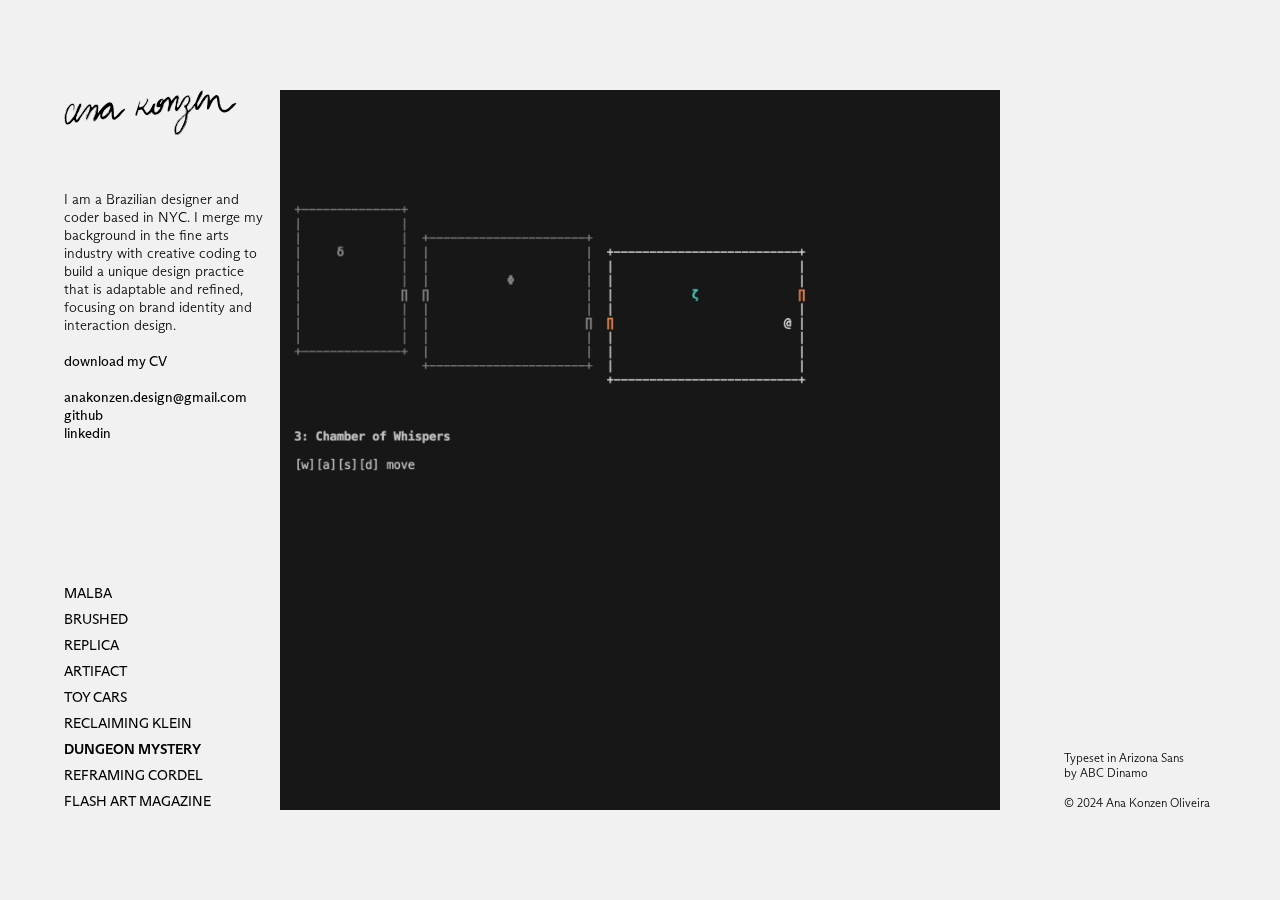
==== index.html @ 8d8c0eb7 "update" ====
<!DOCTYPE html>
<html>

<head>
    <meta charset="utf-8">
    <meta http-equiv="X-UA-Compatible" content="IE=edge">
    <title>Ana Konzen</title>
    <meta name="description" content="">
    <link rel="icon" type="image/x-icon" href="favicon/favicon.ico">
    <link rel="apple-touch-icon" sizes="180x180" href="favicon/apple-touch-icon.png">
    <link rel="icon" type="image/png" sizes="32x32" href="favicon/favicon-32x32.png">
    <link rel="icon" type="image/png" sizes="16x16" href="favicon/favicon-16x16.png">
    <link rel="manifest" href="favicon/site.webmanifest">
    <meta name="viewport" content="width=device-width, initial-scale=1">
    <link rel="stylesheet" href="/css/defs.css">
    <link rel="stylesheet" href="/css/main.css">
    <link rel="stylesheet" href="/css/main-desktop.css">
</head>

<body>

    <a id="header" href="../">
        <svg id="logo" width="173" height="46" viewBox="0 0 173 46" fill="none" xmlns="http://www.w3.org/2000/svg">
            <path
                d="M167.01 15.55C165.72 17.2 164.28 18.65 162.3 19.47C160.15 20.37 158.32 19.83 157.32 17.72C156.63 16.27 156.2 14.67 155.87 13.09C155.51 11.36 155.53 9.55 155.18 7.82C154.56 4.77 152.41 4.06 150.05 6.16C148.7 7.36 147.57 8.79 146.06 10.42C146.06 9.38 146.17 8.65 146.04 7.97C145.8 6.69 145.84 5.05 144.38 4.58C142.84 4.08 141.56 5.07 140.48 6.15C140.17 6.46 139.89 6.82 139.65 7.19C138.68 8.67 137.72 10.16 136.78 11.66C135.86 13.12 134.96 14.59 133.87 16.35C133.56 13.61 133.63 13.4 134.53 11.75C135.91 9.23 137.33 6.72 138.59 4.14C138.99 3.33 139.1 2.29 139.06 1.37C139.01 0.420004 138.01 0.0400039 137.27 0.630004C136.7 1.08 136.23 1.68 135.81 2.28C134.08 4.72 133.33 7.6 132.26 10.33C131.86 11.35 131.38 12.37 130.77 13.27C129.89 14.55 128.91 15.76 127.87 16.92C126.86 18.04 125.73 19.04 124.43 20.3C124 18.78 123.68 17.66 123.5 17C124.57 15.08 125.53 13.6 126.23 12C126.96 10.34 127.06 8.57 126.31 6.83C125.65 5.3 124.21 4.6 122.7 5.28C121.86 5.66 121.07 6.26 120.4 6.91C118.03 9.22 116.76 12.24 115.22 15.09C114.86 15.75 114.42 16.37 114.02 17.01C113.87 16.94 113.72 16.88 113.58 16.81C113.66 16.02 113.67 15.22 113.84 14.46C114.28 12.44 114.85 10.45 115.25 8.43C115.37 7.82 115.26 7.1 115.07 6.48C114.64 5.11 113.26 4.67 112.05 5.47C111.56 5.79 111.13 6.22 110.73 6.65C109.67 7.84 108.64 9.07 107.52 10.38C107.29 9.75 107.11 9.2 106.9 8.65C106.07 6.48 104.51 6.05 102.58 7.49C101.7 8.15 100.84 8.83 99.88 9.58C98.88 8.61 97.64 8.2 96.32 8.88C93.8 10.18 92.71 12.52 92.28 15.14C91.99 16.93 93.21 17.79 95.06 17.38C95.39 17.3 95.73 17.22 96.27 17.1C95.64 19.07 94.64 20.47 93.17 21.53C92.57 21.96 91.84 22.53 91.19 21.87C90.74 21.4 90.38 20.59 90.42 19.96C90.5 18.64 90.89 17.34 91.11 16.03C91.26 15.12 91.7 13.72 91.43 13.27C90.6 13.03 89.11 13.2 88.46 15.03C87.55 17.56 86.26 19.86 84.38 21.8C83.33 22.89 82.79 22.86 81.94 21.61C81.16 20.46 80.52 19.22 79.76 17.93C80.36 17.2 80.98 16.56 81.45 15.82C82.37 14.4 83.35 12.99 84.04 11.46C84.77 9.83 84.28 8.98 82.53 8.05C83.66 9.79 82.16 13.21 79.73 15.42C78.54 16.52 76.94 17.17 75.49 17.08C75.27 14.78 77.23 12.32 75.74 9.96C75.85 10.46 75.6 11.05 75.55 11.22C74.32 15.47 72.72 19.25 71.53 23.5C71.39 23.99 71.27 24.54 71.35 25.02C71.41 25.37 71.79 25.85 72.1 25.92C72.4 25.99 72.96 25.69 73.12 25.39C73.43 24.82 73.55 24.14 73.71 23.5C74.01 22.31 74.09 21.1 74.47 20.28C75.9 19.84 76.92 19.64 78.14 19.93C78.99 20.74 79.4 22.17 80.15 23.26C81.79 25.65 84.02 25.84 86.11 23.83C86.66 23.3 87.19 22.75 87.77 22.18C89.62 25.4 91.94 25.92 94.84 24C96.09 23.17 97.24 22.23 97.83 20.83C98.57 19.07 99.49 17.31 99.81 15.47C100.29 12.73 102.42 11.61 104.12 9.74C104.82 11.64 104.8 13.24 104.46 14.85C104.09 16.58 103.65 18.3 103.31 20.04C103.16 20.8 103.27 21.6 104.19 21.83C105.03 22.04 105.62 21.57 105.92 20.79C106.3 19.83 106.6 18.84 106.99 17.88C108.28 14.75 109.69 11.7 112.39 8.83C112.26 9.85 112.24 10.41 112.12 10.95C111.68 13.04 111.17 15.12 110.79 17.22C110.64 18.07 110.57 19.02 110.77 19.85C111.21 21.67 113.12 22.2 114.3 20.81C115.45 19.47 116.49 18.01 117.38 16.49C118.46 14.65 119.2 12.61 120.36 10.82C121.22 9.49 122.06 7.89 123.93 7.54C124.97 10.49 123.46 13.72 120.68 14.92C120.21 15.12 119.71 15.56 119.53 16.01C119.23 16.74 119.73 17.14 120.41 17.52C120.92 17.8 121.44 18.44 121.56 19.01C121.93 20.78 122.47 22.59 120.31 23.84C119.19 24.49 118.33 25.6 117.34 26.49C113.7 29.79 110.89 33.58 110.14 38.6C109.89 40.24 109.86 41.86 110.6 43.39C111.36 44.96 112.48 45.36 114.08 44.69C115.32 44.17 116.35 43.44 117.23 42.35C120.95 37.74 123.06 32.52 123.91 26.68C124.11 25.3 123.88 23.71 125.06 22.51C126.9 20.62 128.67 18.66 130.46 16.73C130.97 17.42 131.01 17.82 131.07 18.22C131.22 19.21 131.78 19.76 132.77 20C133.82 20.25 134.45 19.83 134.99 18.99C135.87 17.62 136.81 16.3 137.68 14.93C139.11 12.68 140.47 10.4 141.92 8.17C142.23 7.7 142.8 7.39 143.53 6.76C143.67 7.73 143.84 8.22 143.8 8.7C143.63 10.98 143.42 13.27 143.21 15.55C143.12 16.51 142.93 17.46 142.96 18.42C142.97 18.83 143.42 19.56 143.67 19.56C144.16 19.56 144.7 19.21 145.1 18.87C145.35 18.66 145.36 18.19 145.51 17.86C146.47 15.78 147.34 13.65 148.46 11.66C149.39 10.01 150.58 8.49 152.74 7.38C152.92 8.63 153.05 9.57 153.2 10.51C153.5 12.41 153.64 14.35 154.17 16.19C154.85 18.55 155.91 20.81 158.31 21.93C161.2 23.28 163.72 22.01 165.87 20.26C167.8 18.69 169.42 16.73 171.13 14.9C171.6 14.4 171.9 13.73 172.44 12.88C169.94 12.98 168.29 13.93 167.01 15.56V15.55ZM97.34 12.67C96.99 13.19 96.9 13.38 96.42 13.56C95.89 13.76 96.65 12.25 96.88 11.88C97.17 11.4 97.5 10.77 97.83 10.69C98.23 10.81 97.68 12.15 97.33 12.67H97.34ZM120.06 32.18C118.82 34.85 117.38 37.43 115.93 40C115.27 41.16 114.25 42.01 112.62 42.53C112.47 41.73 112.25 41.05 112.24 40.37C112.19 37.22 113.2 34.35 115.16 31.95C116.97 29.74 119.09 27.78 121.28 25.5C121.41 27.47 121.05 30.07 120.07 32.19L120.06 32.18Z"
                fill="black" />
            <path d="M120.13 32.16C120.1 32.21 120.13 32.2 120.13 32.21C120.17 32.12 120.13 32.16 120.13 32.16Z"
                fill="#f0f0f0" />
            <path d="M120.49 31.25V31.26L120.53 31.12L120.49 31.25Z" fill="#f0f0f0" />
            <path
                d="M120.8 30.38C120.74 30.45 120.7 30.7 120.63 30.85V30.87L120.61 30.95C120.67 30.78 120.73 30.57 120.79 30.38H120.8Z"
                fill="#f0f0f0" />
            <path
                d="M121.04 29.93C121.04 29.93 121.06 29.82 121 30.04C121 30.04 121 30.03 121.01 30.02C121.01 30 121.03 29.98 121.04 29.93Z"
                fill="#f0f0f0" />
            <path d="M121.01 30.02C121.05 29.96 120.98 30.11 121.01 30.02Z" fill="#f0f0f0" />
            <path
                d="M121.15 29.59L121.13 29.72C121.13 29.72 121.19 29.59 121.18 29.63C121.21 29.5 121.18 29.52 121.15 29.59Z"
                fill="#f0f0f0" />
            <path
                d="M121.11 29.67L121.13 29.53C121.13 29.53 121.1 29.54 121.12 29.59C121.11 29.58 121.12 29.61 121.11 29.67Z"
                fill="#f0f0f0" />
            <path d="M121.07 29.75C121.04 29.82 121 29.9 121.02 29.78C120.95 30.02 120.99 29.99 121.07 29.75Z"
                fill="#f0f0f0" />
            <path d="M120.77 30.32L120.73 30.41V30.49C120.73 30.49 120.78 30.32 120.77 30.32Z" fill="#f0f0f0" />
            <path d="M121.42 28.82C121.42 28.82 121.36 28.85 121.34 28.86V28.96C121.34 28.96 121.39 28.83 121.42 28.82Z"
                fill="#f0f0f0" />
            <path d="M121.34 28.87V28.73C121.32 28.85 121.32 28.88 121.34 28.87Z" fill="#f0f0f0" />
            <path d="M121.08 29.43L121.06 29.66L121.1 29.39L121.08 29.43Z" fill="#f0f0f0" />
            <path d="M121.57 28.29L121.6 28.38L121.57 28.23V28.29Z" fill="#f0f0f0" />
            <path
                d="M121.66 27.93C121.69 27.99 121.75 27.86 121.76 27.93C121.78 27.83 121.76 27.74 121.74 27.66C121.74 27.74 121.71 27.83 121.66 27.93Z"
                fill="#f0f0f0" />
            <path d="M121.76 27.43C121.73 27.5 121.73 27.58 121.74 27.66C121.74 27.59 121.74 27.51 121.76 27.43Z"
                fill="#f0f0f0" />
            <path d="M121.42 28.49C121.42 28.49 121.47 28.46 121.5 28.39L121.43 28.44V28.49H121.42Z" fill="#f0f0f0" />
            <path d="M121.43 28.43C121.45 28.37 121.46 28.33 121.46 28.31C121.46 28.32 121.45 28.36 121.43 28.43Z"
                fill="#f0f0f0" />
            <path d="M121.21 29.08C121.21 28.99 121.22 28.82 121.15 28.98C121.16 29.04 121.21 28.95 121.21 29.08Z"
                fill="#f0f0f0" />
            <path d="M121.34 28.56L121.29 28.71C121.29 28.71 121.33 28.69 121.33 28.73V28.57L121.34 28.56Z"
                fill="#f0f0f0" />
            <path d="M121.34 28.48V28.56L121.36 28.5L121.34 28.48Z" fill="#f0f0f0" />
            <path
                d="M121.6 27.78C121.59 27.71 121.59 27.66 121.62 27.51C121.57 27.67 121.56 27.72 121.54 27.82C121.56 27.83 121.58 27.87 121.6 27.78Z"
                fill="#f0f0f0" />
            <path d="M121.8 26.1L121.79 26.14L121.8 26.13V26.1Z" fill="#f0f0f0" />
            <path
                d="M121.53 27.83C121.51 27.89 121.52 27.93 121.53 27.97C121.53 27.91 121.54 27.86 121.55 27.81C121.55 27.81 121.54 27.81 121.54 27.82L121.53 27.83Z"
                fill="#f0f0f0" />
            <path d="M121.79 27.02C121.76 27.1 121.74 27.18 121.72 27.25C121.75 27.18 121.81 27.04 121.79 27.02Z"
                fill="#f0f0f0" />
            <path
                d="M121.54 28.06C121.54 28.06 121.54 28 121.52 27.97C121.52 28.01 121.52 28.05 121.52 28.08L121.54 28.06Z"
                fill="#f0f0f0" />
            <path
                d="M121.23 26.61C121.29 26.51 121.38 26.58 121.28 26.84C121.33 26.91 121.61 26.58 121.79 26.14C121.75 26.18 121.72 26.22 121.68 26.04C121.63 26.21 121.54 26.68 121.47 26.59C121.44 26.39 121.51 26.34 121.56 26.13C121.45 26.38 121.39 26.09 121.25 26.42L121.29 26.51C121.29 26.51 121.24 26.54 121.22 26.61H121.23Z"
                fill="#f0f0f0" />
            <path
                d="M121.74 26.66V26.76C121.77 26.63 121.8 26.51 121.88 26.26C121.86 26.1 121.83 26.1 121.8 26.12L121.75 26.69V26.66H121.74Z"
                fill="#f0f0f0" />
            <path
                d="M121.67 27.24C121.61 27.17 121.6 26.98 121.49 27.16C121.46 27.41 121.54 27.31 121.54 27.47C121.59 27.02 121.57 27.6 121.66 27.25C121.66 27.34 121.66 27.44 121.62 27.52C121.67 27.44 121.68 27.34 121.71 27.25V27.27C121.71 27.27 121.69 27.3 121.7 27.27V27.26C121.69 27.26 121.68 27.26 121.67 27.25C121.71 27.1 121.69 27.22 121.7 27.26H121.71L121.74 26.77C121.71 26.89 121.7 27.01 121.67 27.25V27.24Z"
                fill="#f0f0f0" />
            <path d="M121.09 28.81H121.1C121.1 28.79 121.1 28.78 121.09 28.81Z" fill="#f0f0f0" />
            <path
                d="M121.14 28.7C121.14 28.7 121.16 28.74 121.14 28.81C121.11 28.87 121.12 28.81 121.1 28.81C121.1 28.85 121.1 28.96 121.15 28.83V28.81C121.18 28.7 121.27 28.56 121.28 28.58C121.23 28.61 121.19 28.63 121.14 28.7Z"
                fill="#f0f0f0" />
            <path d="M121.36 28.04V27.8L121.3 27.92H121.33C121.3 28.05 121.33 28.03 121.36 28.05V28.04Z"
                fill="#f0f0f0" />
            <path d="M121.86 25.98L121.95 25.92C121.95 25.92 121.87 25.85 121.83 25.83L121.86 25.98Z" fill="#f0f0f0" />
            <path d="M121.87 25.38L121.96 25.25L121.92 25.18L121.87 25.38Z" fill="#f0f0f0" />
            <path d="M112.52 38.53H112.51C112.51 38.53 112.51 38.55 112.52 38.53Z" fill="#f0f0f0" />
            <path
                d="M116.12 29.88C115.98 29.89 115.8 29.88 115.89 29.95L115.99 30C116.02 29.93 116.07 29.9 116.12 29.88Z"
                fill="#f0f0f0" />
            <path
                d="M113.52 34.52L113.55 34.5C113.55 34.5 113.53 34.44 113.52 34.41C113.52 34.44 113.52 34.48 113.52 34.52Z"
                fill="#f0f0f0" />
            <path d="M113.76 34.72L113.65 34.82C113.65 34.82 113.71 34.77 113.76 34.72Z" fill="#f0f0f0" />
            <path d="M112.73 41.71L112.8 41.78C112.76 41.66 112.76 41.72 112.73 41.71Z" fill="#f0f0f0" />
            <path d="M119.24 26.67C119.15 26.7 119.08 26.74 119.03 26.78C119.15 26.75 119.28 26.76 119.24 26.67Z"
                fill="#f0f0f0" />
            <path d="M112.13 38.79C112.13 38.79 112.13 38.85 112.15 38.85C112.15 38.8 112.15 38.78 112.13 38.79Z"
                fill="#f0f0f0" />
            <path
                d="M118.85 26.95C118.85 26.95 118.88 26.95 118.9 26.94C118.93 26.88 118.97 26.83 119.03 26.78C118.94 26.8 118.85 26.84 118.85 26.96V26.95Z"
                fill="#f0f0f0" />
            <path d="M118.12 35.45L118.14 35.43C118.14 35.43 118.13 35.43 118.12 35.45Z" fill="#f0f0f0" />
            <path d="M119.74 32.98C119.74 32.98 119.71 33.05 119.69 33.09C119.7 33.06 119.71 33.05 119.74 32.98Z"
                fill="#f0f0f0" />
            <path d="M121.26 24.68C121.33 24.61 121.27 24.65 121.26 24.68Z" fill="#f0f0f0" />
            <path d="M121.39 25.08C121.39 25.08 121.36 25.15 121.34 25.19C121.36 25.14 121.37 25.11 121.39 25.08Z"
                fill="#f0f0f0" />
            <path d="M121.35 24.67C121.35 24.67 121.3 24.68 121.27 24.7C121.28 24.7 121.3 24.7 121.35 24.67Z"
                fill="#f0f0f0" />
            <path d="M121.35 24.6C121.35 24.6 121.39 24.57 121.41 24.56C121.43 24.52 121.42 24.51 121.35 24.6Z"
                fill="#f0f0f0" />
            <path
                d="M121.16 24.78C121.16 24.78 121.24 24.72 121.27 24.7C121.26 24.7 121.26 24.7 121.27 24.69C121.25 24.71 121.22 24.74 121.17 24.79L121.16 24.78Z"
                fill="#f0f0f0" />
            <path d="M115.49 40.14H115.5C115.5 40.06 115.5 40.09 115.49 40.14Z" fill="#f0f0f0" />
            <path d="M115.71 32.12C115.68 31.97 115.73 31.93 115.8 31.89L115.53 31.76L115.72 32.12H115.71Z"
                fill="#f0f0f0" />
            <path
                d="M112.43 40.23L112.46 40.07C112.51 40.27 112.5 40.41 112.54 40.26C112.43 40.24 112.52 39.63 112.43 39.6L112.46 39.49C112.46 39.49 112.46 39.53 112.46 39.56C112.52 39.35 112.39 39.4 112.43 39.13C112.45 39.04 112.47 38.97 112.47 39.04V38.83C112.47 38.77 112.49 38.79 112.48 38.85C112.48 38.74 112.5 38.64 112.51 38.53C112.51 38.53 112.49 38.38 112.49 38.33C112.52 38.25 112.49 38.37 112.51 38.35V38.17C112.55 38.1 112.56 38.25 112.53 38.37C112.67 38.22 112.52 38.22 112.66 37.88L112.64 38.05C112.73 37.96 112.73 37.82 112.82 37.65C112.79 37.69 112.63 38 112.64 37.8C112.66 37.75 112.68 37.68 112.68 37.57C112.72 37.57 112.74 37.48 112.77 37.35L112.83 37.37C112.85 37.23 112.82 37.24 112.81 37.15C112.85 37 112.92 36.99 112.97 36.96C113.06 36.73 112.83 37.1 112.91 36.82C113 36.63 113.02 36.49 113.06 36.25C113.14 36.13 113.1 36.29 113.14 36.25L113.12 36.11C113.12 36.11 113.15 36.1 113.16 36.11C113.17 36 113.08 36.08 113.12 35.91C113.05 35.83 113.39 35.64 113.36 35.41C113.41 35.37 113.4 35.45 113.44 35.45C113.49 35.17 113.5 35.21 113.49 34.96L113.64 34.81C113.5 34.91 113.5 34.7 113.5 34.52C113.44 34.55 113.39 34.58 113.36 34.6L113.42 34.33C113.42 34.33 113.47 34.35 113.5 34.41V34.35C113.57 34.28 113.61 34.35 113.64 34.45L113.54 34.5C113.57 34.59 113.61 34.67 113.67 34.69C113.67 34.67 113.67 34.64 113.68 34.6C113.68 34.62 113.7 34.64 113.71 34.64C113.72 34.64 113.71 34.6 113.71 34.55H113.85L113.81 34.52C113.89 34.43 113.97 34.35 114.05 34.27C114.05 34 113.99 33.72 114.14 33.35C114.18 33.49 114.28 33.46 114.38 33.53C114.21 33.55 114.27 33.81 114.14 33.96C114.21 33.88 114.25 33.93 114.25 33.96L114.34 33.6C114.42 33.66 114.44 33.58 114.53 33.52C114.32 33.47 114.57 33.23 114.59 33.07C114.65 33.1 114.69 33.17 114.59 33.31C114.83 33.24 114.52 32.96 114.75 32.89C114.73 32.93 114.7 32.94 114.72 32.97C114.72 32.85 114.92 32.68 114.93 32.77L114.91 32.81C115.1 32.59 115.45 32.14 115.33 31.97C115.35 31.98 115.49 32.15 115.51 32.19L115.34 31.37C115.44 31.52 115.87 31.65 115.78 31.89C115.84 31.85 115.92 31.81 115.97 31.66C115.92 31.68 115.7 31.59 115.73 31.53C115.99 31.53 115.89 31.5 116.16 31.45C116.08 31.48 115.93 31.24 116.01 31.16C116.03 31.2 116.22 31.33 116.22 31.38L116.2 30.99C116.2 31.07 116.37 31.15 116.47 31.16C116.41 31.14 116.64 30.99 116.67 30.92L116.54 30.96C116.79 30.76 116.46 30.47 116.68 30.25C116.7 30.32 116.88 30.56 117.02 30.47C116.96 30.32 116.72 29.75 116.83 29.47L116.93 29.49L117 29.26C117.07 29.52 117.16 30.11 117.15 30.38C117.28 30.34 117.25 30.42 117.36 30.29C117.46 30.3 117.38 30.44 117.35 30.48L117.68 30.23C117.54 30.12 117.77 29.89 117.66 29.8L117.48 30.24C117.34 30.14 117.3 29.71 117.52 29.52C117.62 29.52 117.71 29.78 117.76 29.81C117.74 29.74 117.87 29.53 117.92 29.54L117.9 29.69C118.06 29.62 117.92 29.34 118.18 29.32C118.24 29.28 118.49 29.34 118.42 29.26C118.2 29.19 117.73 28.77 117.67 28.61C117.7 28.61 118.06 28.49 118.19 28.51C118.38 28.54 118.35 28.9 118.51 28.93C118.48 28.89 118.48 28.81 118.48 28.77C118.56 28.75 118.57 28.9 118.66 28.77C118.55 28.62 118.89 28.56 118.6 28.61C118.67 28.47 118.74 28.52 118.86 28.39C118.74 28.35 118.69 27.99 118.76 27.85C118.79 27.89 118.85 27.91 118.88 27.92C119.11 27.71 119.29 27.65 119.49 27.45C119.54 27.46 119.67 27.4 119.69 27.5C119.69 27.45 119.69 27.38 119.74 27.31C119.97 27.3 119.62 27.47 119.84 27.51C119.77 27.43 119.9 27.24 119.94 27.11C119.8 27.03 119.71 27.3 119.67 27.43C119.51 27.27 119.5 26.95 119.65 26.67C119.81 26.43 119.83 26.69 119.85 26.63C120.23 26.31 120.05 25.92 120.47 25.73C120.62 25.77 120.5 26.06 120.54 26.15C120.41 26.35 120.3 26.28 120.19 26.39L120.34 26.33C120.3 26.43 120.23 26.55 120.16 26.57C120.29 26.61 120.72 26.04 120.92 25.99C120.97 25.87 121.07 25.69 121.05 25.65L120.97 25.76C120.92 25.68 121.17 25.38 121.08 25.41C121.15 25.29 121.24 25.15 121.32 25.03C121.36 24.97 121.41 24.91 121.45 24.87C121.47 24.87 121.5 24.89 121.51 24.93L121.42 25.25C121.45 25.15 121.43 25.01 121.38 25.08C121.42 25.02 121.42 25.16 121.41 25.28C121.41 25.39 121.39 25.53 121.52 25.27C121.52 25.2 121.54 25.07 121.55 24.99C121.6 24.92 121.62 24.93 121.74 24.74C121.8 24.78 121.84 24.94 121.79 25.27C121.94 24.79 121.78 25.23 121.97 24.53C121.85 24.93 121.88 24.6 121.89 24.34C121.79 24.49 121.79 24.42 121.75 24.48C121.72 24.52 121.7 24.58 121.68 24.7C121.73 24.47 121.69 24.45 121.66 24.43C121.62 24.41 121.59 24.4 121.52 24.36C121.5 24.44 121.54 24.46 121.39 24.56C121.37 24.59 121.35 24.64 121.34 24.66C121.34 24.68 121.33 24.68 121.34 24.66C121.37 24.66 121.39 24.68 121.39 24.71C121.27 24.96 121.04 25.17 120.96 25.33C120.88 25.37 121.01 25.21 120.97 25.18L120.83 25.42C120.84 25.27 120.59 25.4 120.83 25.09L120.61 25.28C120.48 25.32 120.29 25.45 120.18 25.62C120.06 25.7 119.95 26.01 120.01 25.83L119.69 26.23L119.67 26.21C119.45 26.38 119.39 26.53 119.3 26.65C119.2 26.78 119.08 26.89 118.88 26.94C118.83 27.03 118.78 27.13 118.64 27.23L118.54 27.18C118.47 27.3 118.19 27.38 118.23 27.5C117.93 27.4 117.74 27.91 117.54 28.04L117.63 28.14C117.51 28.25 117.44 28.39 117.34 28.57L117.43 28.64C117.38 28.83 117.07 28.9 116.89 29.1C116.87 29.06 116.92 29.01 116.98 29C116.57 29.05 116.66 29.63 116.33 29.72C116.31 29.8 116.27 29.83 116.21 29.85C116.21 29.85 116.21 29.84 116.21 29.83L116.19 29.85C116.19 29.85 116.11 29.87 116.08 29.88C116.12 29.88 116.16 29.87 116.18 29.86C116.14 29.9 116.1 29.98 116.06 30.06L115.95 30.01C115.95 30.01 115.95 30.01 115.94 30.03C115.85 30.06 115.94 30.12 116.03 30.15C116.02 30.19 116.01 30.24 116.01 30.28C115.82 30.2 115.91 30.49 115.7 30.42C115.74 30.53 115.48 30.79 115.61 30.96C115.59 30.94 115.56 30.96 115.59 30.92C115.51 30.98 115.44 31.03 115.43 31.13L115.29 31.07L115.31 31.35C115.16 31.39 115.09 31.4 115.09 31.23C115.03 31.57 114.99 31.46 114.96 31.76L114.9 31.69C114.85 31.76 114.85 31.95 114.76 31.95C114.5 32 114.15 32.75 113.76 33.12C114.01 33.16 113.55 33.28 113.7 33.39C113.64 33.39 113.58 33.44 113.58 33.34C113.5 33.6 113.32 33.66 113.37 33.9C113.31 33.9 113.33 33.81 113.29 33.82C113.29 33.85 113.29 33.92 113.26 33.93C113.22 33.94 113.24 33.87 113.24 33.82C113.14 34.08 113.26 34.17 113.38 34.25C113.27 34.35 113.25 34.42 113.29 34.54C113.23 34.56 113.16 34.62 113.21 34.46C113.16 34.54 112.94 34.97 113.03 35.02C113 35.04 112.98 35.14 112.98 35.17C112.9 35.37 112.89 35.38 112.83 35.58L112.86 35.53C112.93 35.65 112.82 35.7 112.79 35.86C112.62 36.2 112.77 36.02 112.6 36.36H112.66C112.76 36.42 112.51 36.66 112.5 36.89L112.55 36.82C112.55 36.94 112.34 37.11 112.31 37.23C112.3 37.25 112.31 37.19 112.31 37.15C112.2 37.45 112.36 37.2 112.33 37.44C112.29 37.48 112.26 37.37 112.23 37.52C112.2 37.6 112.25 37.99 112.18 38.2C112.21 38.16 112.23 38.11 112.24 38.22C112.23 38.39 112.11 38.66 112.16 38.82C112.16 38.84 112.15 38.85 112.14 38.85C112.14 38.98 112.14 39.27 112.17 39.34C112.03 39.45 112.2 40.13 112.09 40.13C112.09 40.26 112.09 40.39 112.09 40.53H112.08C112.08 40.78 112.13 40.87 112.17 40.95C112.17 41.01 112.15 40.97 112.14 40.97C112.17 41.34 112.18 41.38 112.31 41.66L112.27 41.7C112.27 41.7 112.3 41.84 112.31 41.98C112.31 42.17 112.35 42.48 112.39 42.75C112.42 42.75 112.46 42.77 112.5 42.78C112.5 42.78 112.48 42.8 112.45 42.8C112.56 42.8 112.73 42.72 112.87 42.7C113 42.68 113.16 42.64 113.3 42.62C113.52 42.57 113.7 42.52 113.71 42.36C113.78 42.3 113.86 42.25 113.93 42.18C113.61 42.32 113.92 42.05 113.77 42.07C113.88 41.99 114.12 41.98 113.98 42.07H113.95C113.97 42.24 114.36 41.91 114.41 42C115.01 41.64 115.62 41.23 116.04 40.68L115.86 40.65L116 40.46C116.07 40.43 116.15 40.46 116.05 40.6C116.18 40.58 116.15 40.32 116.11 40.3C116.34 40.05 116.21 40.51 116.26 40.42L116.32 40.29L116.29 40.31C116.29 40.18 116.23 40.14 116.33 39.98C116.42 39.89 116.45 39.98 116.48 39.94C116.48 39.94 116.5 39.94 116.52 39.88L116.67 39.65L116.5 39.68C116.5 39.54 116.63 39.46 116.44 39.5C116.73 39.45 117.01 38.63 117.12 38.56C117.12 38.36 117.2 38.21 117.31 38.03C117.26 38.06 117.13 38.03 117.23 37.88C117.44 38.07 117.49 37.64 117.71 37.6C117.55 37.66 117.9 37.12 117.67 37.23C117.75 37.1 117.75 37.26 117.85 37.19C117.93 36.82 118.23 36.49 118.38 36.06C118.36 36.04 118.3 36.1 118.31 35.99L118.5 35.82C118.52 35.73 118.43 35.69 118.56 35.58C118.54 35.59 118.5 35.61 118.52 35.56C118.93 34.79 119.23 33.92 119.66 33.14C119.6 33.24 119.63 33.17 119.67 33.09C119.64 33.14 119.66 33.09 119.65 33.09L119.82 32.76C119.83 32.69 119.99 32.4 119.99 32.36L119.94 32.47C119.99 32.32 119.81 32.65 119.8 32.62C119.75 32.79 119.56 33.02 119.47 33.29C119.43 33.34 119.49 33.24 119.47 33.26C119.45 33.33 119.41 33.41 119.33 33.55V33.53C119.12 33.93 119.01 34.1 118.73 34.53L118.78 34.51C118.72 34.6 118.7 34.62 118.66 34.66C118.64 34.79 118.82 34.39 118.81 34.52C118.68 34.62 118.42 35.2 118.27 35.23C118.18 35.37 118.35 35.21 118.25 35.36L118.2 35.38V35.44C118.15 35.53 118.08 35.56 118.05 35.55C118.07 35.53 118.09 35.48 118.1 35.46C117.98 35.56 117.89 35.81 117.85 35.84L117.96 35.71C117.74 36.12 117.37 36.56 117.22 36.99H117.27C117.16 37.31 117.08 37.19 116.92 37.53V37.51C116.92 37.6 116.88 37.69 116.83 37.78C116.83 37.67 116.65 37.88 116.66 37.75C116.55 38.11 116.63 37.94 116.66 38.24H116.56C116.58 38.36 116.61 38.38 116.54 38.55C116.56 38.38 116.37 38.59 116.38 38.4C116.02 38.65 116.25 38.99 115.92 39.02C116.03 39.29 116.2 38.79 116.19 38.9C116.3 38.86 116.27 39.11 116.19 39.21C116.12 39.32 115.83 39.25 115.68 39.53C115.7 39.5 115.68 39.49 115.7 39.47C115.59 39.54 115.66 39.71 115.5 39.79C115.58 39.92 115.41 39.94 115.55 40.05L115.65 39.79C115.61 39.95 115.72 40.19 115.48 40.35C115.46 40.31 115.47 40.22 115.48 40.16C115.4 40.19 115.43 40.3 115.34 40.33C115.21 40.21 115.49 40.03 115.46 39.82C115.36 39.85 115.41 40.15 115.29 39.98C115.43 40.21 115.12 40.2 115.15 40.46L115.08 40.39C115.08 40.39 115.08 40.51 115.04 40.55L115 40.38C115 40.58 114.75 40.55 114.69 40.7C114.89 40.46 114.82 40.73 114.96 40.68C114.79 41.07 114.63 40.68 114.37 41.01C114.4 40.96 114.56 40.9 114.53 41C114.46 41.04 114.35 41.09 114.29 41.09C114.08 41.29 114.38 41.13 114.32 41.26C114.18 41.24 114.24 41.39 114.15 41.5L114.1 41.43C113.8 41.59 114.12 41.63 113.83 41.75L113.88 41.58L113.76 41.7L113.74 41.6C113.63 41.75 113.57 41.77 113.41 41.83C113.47 41.86 113.45 41.96 113.31 42.04C113.2 42.04 113.34 41.95 113.14 42.06C113.17 42 113.19 41.92 113.3 41.94C113.3 41.91 113.32 41.88 113.32 41.85C113.2 41.86 113.07 41.98 113 42.01C113.03 42 113.06 41.99 113.08 41.99L112.96 42.1C112.96 42.1 112.92 42.14 112.9 42.17C112.88 42.16 112.9 42.13 112.9 42.1C112.88 42.12 112.86 42.16 112.81 42.18C112.83 42.12 112.85 42.05 112.88 42.01C112.86 42.04 112.83 42.07 112.78 42.11C112.78 42.08 112.8 42.03 112.81 42.01V42C112.83 41.91 112.76 42.06 112.69 41.73C112.68 41.73 112.67 41.7 112.65 41.65C112.6 41.44 112.59 41.25 112.49 41.01L112.52 40.86C112.47 40.67 112.48 41.06 112.4 40.74C112.35 40.52 112.44 40.65 112.44 40.57C112.4 40.47 112.34 40.26 112.38 40.05C112.39 40.12 112.38 40.18 112.38 40.24L112.43 40.23ZM112.64 37.79C112.64 37.79 112.64 37.94 112.61 37.96C112.57 37.9 112.61 37.86 112.64 37.79ZM113.83 34.27C113.83 34.27 113.8 34.35 113.74 34.39C113.76 34.35 113.78 34.3 113.83 34.27ZM120.47 25.53C120.47 25.53 120.47 25.53 120.47 25.54C120.35 25.59 120.39 25.57 120.47 25.53ZM120.71 25.38C120.71 25.38 120.73 25.31 120.72 25.3C120.7 25.36 120.65 25.41 120.59 25.45C120.61 25.47 120.64 25.48 120.71 25.38ZM116.47 39.91L116.42 39.93C116.44 39.83 116.45 39.87 116.47 39.91Z"
                fill="#f0f0f0" />
            <path d="M113.73 34.69C113.73 34.69 113.7 34.69 113.68 34.69C113.68 34.71 113.7 34.72 113.73 34.69Z"
                fill="#f0f0f0" />
            <path d="M112.72 41.69L112.73 41.7H112.72V41.69Z" fill="#f0f0f0" />
            <path d="M118.64 28.92C118.64 28.92 118.56 28.94 118.53 28.94C118.55 28.96 118.58 28.97 118.64 28.92Z"
                fill="#f0f0f0" />
            <path
                d="M121.95 24.09L121.8 24.23C121.86 24.18 121.86 24.23 121.87 24.26C121.89 24.19 121.9 24.11 121.95 24.09Z"
                fill="#f0f0f0" />
            <path
                d="M121.27 27.09C121.27 27.09 121.27 27.13 121.27 27.15L121.31 27.11C121.31 27.01 121.28 26.99 121.26 27.09H121.27Z"
                fill="#f0f0f0" />
            <path
                d="M121.63 25.14C121.53 25.41 121.56 25.46 121.57 25.59C121.57 25.58 121.57 25.57 121.57 25.56C121.7 25.32 121.67 25.21 121.63 25.14Z"
                fill="#f0f0f0" />
            <path d="M121.57 25.62C121.57 25.62 121.57 25.71 121.57 25.76C121.62 25.67 121.58 25.68 121.57 25.62Z"
                fill="#f0f0f0" />
            <path d="M121.02 25.01C121.02 25.01 121.08 24.79 121.1 24.83C121.18 24.59 120.73 25.36 121.02 25.01Z"
                fill="#f0f0f0" />
            <path d="M121.29 26.05L121.42 25.72L121.32 25.9L121.29 26.05Z" fill="#f0f0f0" />
            <path
                d="M121.15 25.5L121.25 25.44C121.25 25.44 121.28 25.37 121.3 25.34C121.23 25.41 121.16 25.45 121.15 25.51V25.5Z"
                fill="#f0f0f0" />
            <path d="M121.3 25.34C121.3 25.34 121.32 25.4 121.35 25.37C121.34 25.37 121.35 25.28 121.3 25.34Z"
                fill="#f0f0f0" />
            <path d="M121.26 25.9L121.28 25.81V25.68L121.26 25.9Z" fill="#f0f0f0" />
            <path
                d="M119.82 26.8L119.72 26.95C119.72 26.95 119.79 26.98 119.83 26.92C119.83 26.87 119.87 26.81 119.83 26.8H119.82Z"
                fill="#f0f0f0" />
            <path d="M120.37 26.75C120.37 26.75 120.32 26.72 120.29 26.69L120.35 26.85L120.37 26.74V26.75Z"
                fill="#f0f0f0" />
            <path d="M120.12 27.06C120.12 27.06 120.03 27.33 120.18 27.17C120.17 27.12 120.23 27 120.12 27.06Z"
                fill="#f0f0f0" />
            <path d="M118.12 28.79L118.15 28.75L117.95 28.57L118.12 28.79Z" fill="#f0f0f0" />
            <path
                d="M116.97 30.88C117.16 30.77 116.89 30.74 117.07 30.66C117.06 30.58 116.92 30.73 116.91 30.66C116.87 30.79 116.8 30.82 116.96 30.89L116.97 30.88Z"
                fill="#f0f0f0" />
            <path d="M116.92 30.65C116.92 30.65 116.93 30.61 116.94 30.58C116.93 30.62 116.92 30.64 116.92 30.65Z"
                fill="#f0f0f0" />
            <path d="M119.96 32.54L120.02 32.42L119.97 32.49L119.96 32.54Z" fill="#f0f0f0" />
            <path d="M120.05 32.3L120.08 32.28L120.1 32.2C120.1 32.2 120.06 32.28 120.05 32.3Z" fill="#f0f0f0" />
            <path d="M112.84 37.46H112.83C112.83 37.46 112.8 37.49 112.78 37.55L112.84 37.46Z" fill="#f0f0f0" />
            <path d="M112.49 39.19L112.5 39.16L112.45 39.22L112.49 39.19Z" fill="#f0f0f0" />
            <path d="M112.56 40.66C112.56 40.61 112.54 40.53 112.53 40.48C112.55 40.6 112.5 40.68 112.56 40.66Z"
                fill="#f0f0f0" />
            <path
                d="M97.58 12.41C97.58 12.41 97.55 12.46 97.52 12.48L97.53 12.5C97.55 12.47 97.56 12.43 97.59 12.41H97.58Z"
                fill="#f0f0f0" />
            <path d="M97.73 12.39C97.73 12.39 97.73 12.37 97.7 12.4C97.7 12.4 97.7 12.4 97.72 12.39H97.73Z"
                fill="#f0f0f0" />
            <path d="M97.78 12.35V12.37H97.81C97.83 12.35 97.81 12.35 97.78 12.35Z" fill="#f0f0f0" />
            <path d="M97.75 12.35V12.33C97.75 12.33 97.73 12.33 97.75 12.34C97.74 12.34 97.75 12.34 97.75 12.35Z"
                fill="#f0f0f0" />
            <path d="M97.73 12.36C97.73 12.36 97.69 12.37 97.69 12.35C97.66 12.38 97.69 12.39 97.73 12.36Z"
                fill="#f0f0f0" />
            <path d="M97.55 12.39H97.53V12.42C97.53 12.42 97.56 12.4 97.55 12.39Z" fill="#f0f0f0" />
            <path
                d="M98.12 12.18C98.12 12.18 98.04 12.18 98.01 12.18L97.99 12.22C97.99 12.22 98.08 12.17 98.12 12.17V12.18Z"
                fill="#f0f0f0" />
            <path d="M98.01 12.19L98.03 12.14C97.98 12.18 97.98 12.19 98.01 12.19Z" fill="#f0f0f0" />
            <path d="M98.4 11.97L98.43 12C98.43 12 98.4 11.97 98.39 11.95V11.97H98.4Z" fill="#f0f0f0" />
            <path
                d="M98.53 11.81C98.59 11.83 98.68 11.74 98.71 11.76C98.73 11.71 98.68 11.67 98.64 11.65C98.65 11.68 98.62 11.73 98.53 11.8V11.81Z"
                fill="#f0f0f0" />
            <path d="M98.58 11.63C98.58 11.63 98.61 11.65 98.64 11.66C98.64 11.64 98.62 11.63 98.58 11.63Z"
                fill="#f0f0f0" />
            <path d="M98.14 12.06C98.14 12.06 98.22 12.05 98.28 12.02L98.17 12.04L98.15 12.06H98.14Z" fill="#f0f0f0" />
            <path d="M98.16 12.04C98.16 12.04 98.2 12.01 98.21 12C98.21 12 98.19 12.02 98.15 12.04H98.16Z"
                fill="#f0f0f0" />
            <path d="M97.83 12.23C97.83 12.23 97.84 12.15 97.76 12.18C97.78 12.2 97.84 12.19 97.83 12.23Z"
                fill="#f0f0f0" />
            <path d="M98 12.08L97.93 12.12H97.99C97.99 12.1 97.99 12.08 97.99 12.07L98 12.08Z" fill="#f0f0f0" />
            <path d="M98 12.06V12.08L98.03 12.07L98 12.06Z" fill="#f0f0f0" />
            <path
                d="M98.41 11.78C98.41 11.78 98.39 11.74 98.39 11.7C98.35 11.74 98.32 11.78 98.3 11.82C98.33 11.82 98.39 11.82 98.41 11.78Z"
                fill="#f0f0f0" />
            <path d="M98.51 11.4L98.49 11.42L98.51 11.4Z" fill="#f0f0f0" />
            <path
                d="M98.28 11.83C98.28 11.83 98.27 11.87 98.29 11.88C98.29 11.86 98.29 11.84 98.3 11.82C98.28 11.82 98.27 11.82 98.28 11.83Z"
                fill="#f0f0f0" />
            <path d="M98.58 11.54C98.58 11.54 98.51 11.59 98.48 11.62C98.53 11.59 98.61 11.53 98.58 11.54Z"
                fill="#f0f0f0" />
            <path
                d="M98.34 11.91C98.34 11.91 98.31 11.89 98.29 11.88C98.29 11.89 98.29 11.91 98.3 11.92C98.3 11.92 98.32 11.92 98.34 11.91Z"
                fill="#f0f0f0" />
            <path
                d="M97.74 11.79C97.74 11.79 97.9 11.72 97.76 11.82C97.83 11.8 98.25 11.59 98.48 11.42C98.43 11.45 98.38 11.47 98.31 11.47C98.24 11.53 98.13 11.65 98.03 11.67C97.98 11.67 98.08 11.61 98.15 11.55C98.01 11.64 97.9 11.65 97.75 11.76C97.76 11.76 97.76 11.76 97.78 11.76C97.76 11.78 97.74 11.78 97.72 11.79H97.74Z"
                fill="#f0f0f0" />
            <path
                d="M98.46 11.52C98.46 11.52 98.46 11.53 98.46 11.54C98.5 11.5 98.54 11.47 98.64 11.38C98.58 11.38 98.54 11.39 98.5 11.41L98.47 11.52H98.45H98.46Z"
                fill="#f0f0f0" />
            <path
                d="M98.41 11.65C98.29 11.68 98.26 11.65 98.11 11.74C98.09 11.79 98.2 11.74 98.23 11.76C98.25 11.67 98.28 11.76 98.39 11.66C98.39 11.68 98.39 11.69 98.39 11.71C98.41 11.69 98.44 11.66 98.48 11.63C98.48 11.63 98.45 11.65 98.46 11.63L98.42 11.64C98.46 11.6 98.46 11.62 98.46 11.63H98.48V11.54C98.48 11.54 98.43 11.6 98.41 11.65Z"
                fill="#f0f0f0" />
            <path
                d="M97.71 12.12C97.71 12.12 97.74 12.13 97.72 12.14C97.69 12.14 97.69 12.14 97.67 12.14C97.68 12.14 97.69 12.18 97.74 12.15C97.74 12.15 97.91 12.09 97.92 12.09C97.84 12.09 97.79 12.11 97.71 12.11V12.12Z"
                fill="#f0f0f0" />
            <path d="M98 11.96L97.98 11.9L97.87 11.95H97.93C97.93 11.95 97.96 11.95 98.01 11.95L98 11.96Z"
                fill="#f0f0f0" />
            <path d="M98.58 11.35L98.72 11.29L98.53 11.35H98.58Z" fill="#f0f0f0" />
            <path d="M98.58 11.25L98.7 11.18L98.63 11.19L98.58 11.25Z" fill="#f0f0f0" />
            <path
                d="M97.87 10.04C97.88 9.93 97.91 9.75 97.87 9.89L97.84 10.02C97.84 10.02 97.86 10.02 97.86 10.04H97.87Z"
                fill="#f0f0f0" />
            <path d="M97.11 11.52C97.11 11.52 97.1 11.47 97.09 11.44V11.52H97.11Z" fill="#f0f0f0" />
            <path d="M96.75 12.76L96.79 12.79C96.79 12.79 96.77 12.77 96.75 12.76Z" fill="#f0f0f0" />
            <path d="M98.45 10.56C98.48 10.5 98.49 10.47 98.49 10.45C98.45 10.53 98.37 10.65 98.45 10.56Z"
                fill="#f0f0f0" />
            <path d="M96.56 12.1C96.56 12.1 96.56 12.12 96.57 12.12C96.57 12.12 96.57 12.1 96.56 12.1Z"
                fill="#f0f0f0" />
            <path
                d="M98.47 10.42C98.47 10.42 98.46 10.44 98.45 10.45C98.47 10.45 98.48 10.43 98.48 10.45C98.51 10.39 98.53 10.34 98.46 10.41L98.47 10.42Z"
                fill="#f0f0f0" />
            <path d="M98.14 11.34C98.14 11.34 98.11 11.36 98.08 11.39C98.11 11.37 98.13 11.35 98.14 11.34Z"
                fill="#f0f0f0" />
            <path d="M98.58 10.91C98.58 10.91 98.61 10.87 98.61 10.85C98.61 10.86 98.59 10.88 98.58 10.91Z"
                fill="#f0f0f0" />
            <path d="M98.64 10.86C98.64 10.86 98.64 10.88 98.63 10.89C98.65 10.87 98.66 10.86 98.64 10.86Z"
                fill="#f0f0f0" />
            <path
                d="M98.62 10.82C98.62 10.82 98.62 10.84 98.62 10.86C98.62 10.85 98.63 10.84 98.64 10.84C98.64 10.84 98.64 10.84 98.63 10.83L98.62 10.82Z"
                fill="#f0f0f0" />
            <path d="M97.34 11.65C97.36 11.5 97.37 11.51 97.36 11.54L97.4 11.2L97.33 11.65H97.34Z" fill="#f0f0f0" />
            <path
                d="M96.78 12.48H96.82C96.82 12.48 96.83 12.54 96.88 12.53C96.78 12.48 96.91 12.42 96.82 12.37H96.85C96.91 12.37 96.8 12.31 96.83 12.28C96.84 12.27 96.86 12.27 96.87 12.28V12.24C96.87 12.24 96.89 12.24 96.88 12.25L96.9 12.2C96.9 12.2 96.88 12.16 96.87 12.15C96.89 12.15 96.87 12.16 96.89 12.17V12.13C96.89 12.13 96.93 12.17 96.91 12.18C97.03 12.21 96.9 12.15 97 12.13V12.16C97.07 12.18 97.06 12.16 97.12 12.15C97.09 12.15 96.98 12.15 96.98 12.1C96.99 12.1 97.01 12.09 97 12.06C97.04 12.08 97.04 12.06 97.06 12.05L97.11 12.08C97.11 12.08 97.08 12.04 97.07 12.02C97.1 12.01 97.14 12.02 97.19 12.05C97.24 12.03 97.09 12.03 97.12 11.98C97.18 11.96 97.14 11.94 97.12 11.9C97.15 11.9 97.15 11.93 97.17 11.94L97.13 11.89C97.13 11.89 97.15 11.9 97.15 11.91C97.14 11.89 97.1 11.86 97.09 11.83C97.04 11.76 97.19 11.9 97.14 11.8C97.15 11.82 97.17 11.85 97.18 11.87C97.16 11.79 97.16 11.81 97.14 11.7L97.17 11.74C97.14 11.69 97.12 11.6 97.11 11.5C97.09 11.45 97.06 11.41 97.05 11.39V11.24C97.05 11.24 97.08 11.33 97.1 11.42V11.37C97.13 11.44 97.14 11.51 97.15 11.56L97.12 11.51C97.13 11.58 97.15 11.64 97.17 11.7C97.17 11.69 97.17 11.68 97.17 11.67C97.17 11.69 97.17 11.7 97.18 11.71C97.18 11.71 97.18 11.7 97.18 11.67L97.22 11.77V11.73C97.22 11.73 97.23 11.76 97.24 11.77C97.22 11.64 97.21 11.42 97.24 11.31C97.24 11.43 97.25 11.48 97.26 11.6C97.24 11.48 97.25 11.68 97.24 11.67C97.24 11.67 97.25 11.73 97.26 11.75V11.61C97.27 11.71 97.27 11.68 97.28 11.71C97.26 11.52 97.28 11.55 97.29 11.47C97.29 11.54 97.29 11.62 97.29 11.61C97.3 11.76 97.29 11.34 97.31 11.45C97.31 11.45 97.31 11.45 97.31 11.49C97.31 11.41 97.33 11.44 97.33 11.52C97.33 11.52 97.38 11.46 97.41 11.23C97.41 11.26 97.38 11.5 97.37 11.55C97.41 11.28 97.46 11.03 97.53 10.66C97.48 10.94 97.42 11.39 97.39 11.53C97.39 11.55 97.39 11.58 97.41 11.5C97.41 11.47 97.46 11.2 97.46 11.18C97.43 11.4 97.45 11.3 97.42 11.48C97.42 11.44 97.5 11.09 97.51 11.09C97.5 11.14 97.44 11.43 97.43 11.47L97.53 11.1C97.52 11.16 97.47 11.39 97.44 11.49C97.45 11.43 97.45 11.47 97.46 11.45C97.46 11.45 97.46 11.45 97.46 11.44V11.39L97.47 11.37C97.47 11.37 97.63 10.84 97.66 10.82C97.63 10.9 97.51 11.3 97.51 11.34C97.55 11.24 97.63 11 97.71 10.76C97.79 10.55 97.87 10.38 97.92 10.32L97.9 10.4L97.98 10.3C97.92 10.42 97.85 10.55 97.75 10.79C97.66 11.02 97.57 11.25 97.52 11.38C97.5 11.46 97.48 11.51 97.49 11.5C97.46 11.61 97.43 11.66 97.43 11.67V11.73C97.51 11.49 97.53 11.49 97.61 11.29C97.56 11.38 97.52 11.46 97.49 11.55C97.56 11.32 97.75 10.86 97.78 10.91C97.75 11.01 97.6 11.33 97.57 11.41C97.6 11.33 97.66 11.27 97.63 11.33L97.57 11.45C97.54 11.54 97.73 11.15 97.64 11.39C97.64 11.41 97.5 11.69 97.57 11.56C97.63 11.43 97.76 11.17 97.89 10.91C98.02 10.64 98.08 10.53 98.13 10.45C98.13 10.46 98.07 10.68 98.02 10.78C97.94 10.95 97.77 11.2 97.69 11.37C97.72 11.32 97.76 11.25 97.78 11.23C97.75 11.29 97.68 11.4 97.7 11.39C97.82 11.18 97.7 11.44 97.8 11.22C97.84 11.18 97.78 11.28 97.78 11.29C97.86 11.15 98.05 10.88 98.08 10.87C98.05 10.92 98.01 10.98 97.99 11.01C97.98 11.08 97.92 11.19 97.91 11.23C97.88 11.27 97.84 11.34 97.79 11.4C97.81 11.38 97.85 11.33 97.85 11.34C97.75 11.49 97.84 11.34 97.71 11.51C97.78 11.42 97.8 11.41 97.84 11.38C97.95 11.24 97.87 11.31 97.83 11.35C97.96 11.17 98.15 10.95 98.24 10.9C98.29 10.88 98.12 11.07 98.14 11.04C98.1 11.16 98.49 10.7 98.35 10.94C98.21 11.11 98.08 11.23 97.98 11.34C97.94 11.36 98.08 11.2 98.07 11.18L98 11.28C98 11.28 97.93 11.33 97.97 11.28C97.87 11.41 97.91 11.43 97.83 11.56C97.86 11.54 97.86 11.56 97.94 11.48H97.92C98.04 11.35 98.08 11.36 98.14 11.29C98.22 11.24 98.36 11.16 98.28 11.27L98.1 11.42C98.15 11.38 98.21 11.3 98.16 11.34C98.24 11.3 97.9 11.6 98.14 11.43L98.27 11.3C98.36 11.26 98.57 11.15 98.49 11.27C98.68 11.11 98.47 11.27 98.7 11.07C98.43 11.29 98.7 10.94 98.42 11.19C98.66 10.96 98.52 11.05 98.72 10.83C98.66 10.88 98.61 10.94 98.64 10.88C98.62 10.89 98.6 10.91 98.59 10.92C98.57 10.95 98.54 10.99 98.5 11.02C98.37 11.11 98.37 11.06 98.3 11.11C98.33 11.07 98.36 11.06 98.42 10.99L98.32 11.06C98.44 10.94 98.51 10.82 98.59 10.79V10.75C98.65 10.66 98.66 10.6 98.61 10.63C98.63 10.59 98.48 10.72 98.57 10.64L98.49 10.66L98.52 10.63C98.52 10.56 98.34 10.73 98.48 10.45C98.45 10.46 98.42 10.48 98.43 10.43L98.5 10.32C98.5 10.32 98.53 10.16 98.46 10.26C98.61 9.97 98.41 10.14 98.4 10.06L98.33 10.18C98.33 10.18 98.27 10.17 98.21 10.19L98.16 10.3C98.1 10.36 98.11 10.18 98.06 10.14C98.08 10.09 98.08 10.14 98.09 10.16C98.13 9.86 97.89 10.33 97.92 10.12C97.89 10.17 97.89 10.15 97.89 10.12C97.89 10.1 97.89 10.07 97.89 10.05C97.89 10.08 97.89 10.11 97.89 10.12C97.89 10.12 97.86 10.14 97.84 10.17L97.87 10.02C97.87 9.97 97.84 10.1 97.82 10.2C97.81 10.23 97.8 10.26 97.78 10.29C97.8 10.18 97.79 10.19 97.78 10.21C97.77 10.22 97.75 10.27 97.78 10.13C97.74 10.27 97.69 10.27 97.63 10.55C97.63 10.51 97.63 10.5 97.64 10.49C97.64 10.47 97.63 10.45 97.6 10.54L97.63 10.34L97.55 10.64C97.55 10.53 97.55 10.46 97.6 10.29C97.52 10.57 97.55 10.41 97.48 10.68L97.5 10.54C97.5 10.54 97.45 10.76 97.45 10.65C97.44 10.41 97.31 10.73 97.21 10.58C97.26 10.97 97.15 10.44 97.18 10.76C97.16 10.67 97.14 10.63 97.15 10.53C97.11 10.68 97.04 10.46 97.06 10.77C97.04 10.69 97.04 10.62 97.03 10.58C97.03 10.61 97.03 10.69 97.01 10.64C96.99 10.6 97.01 10.55 97.01 10.5C96.96 10.62 97.01 10.88 97.08 11.12C97.03 11.04 97.02 11.08 97.06 11.25C97.03 11.19 96.99 11.14 97.01 11.07C96.99 11.08 96.87 11.14 96.95 11.29C96.93 11.26 96.93 11.32 96.94 11.34C96.91 11.39 96.91 11.39 96.89 11.46H96.91C96.99 11.61 96.91 11.53 96.91 11.59C96.83 11.63 96.93 11.65 96.84 11.69L96.89 11.72C96.99 11.8 96.8 11.74 96.83 11.8H96.86C96.86 11.8 96.71 11.78 96.7 11.8C96.7 11.8 96.69 11.79 96.69 11.77C96.63 11.8 96.74 11.81 96.74 11.86C96.71 11.86 96.67 11.81 96.66 11.84C96.64 11.84 96.72 11.97 96.66 11.98C96.68 11.98 96.7 11.98 96.71 12.01C96.71 12.04 96.61 12.05 96.66 12.1C96.66 12.1 96.65 12.1 96.64 12.1C96.64 12.13 96.64 12.18 96.66 12.21C96.54 12.17 96.66 12.36 96.55 12.31L96.52 12.37H96.51C96.51 12.37 96.5 12.42 96.51 12.45C96.5 12.45 96.49 12.45 96.48 12.44C96.42 12.48 96.42 12.49 96.45 12.57L96.4 12.55C96.4 12.55 96.29 12.58 96.25 12.69C96.25 12.69 96.23 12.69 96.23 12.67C96.23 12.76 95.78 12.94 96.09 12.96C96.11 12.98 96.13 13 96.15 13.02C96.21 12.93 96.31 13 96.38 12.96C96.4 12.98 96.24 13.05 96.23 13.02H96.25C96.06 13.04 96.13 13.13 95.99 13.17C95.96 13.34 95.84 13.57 95.88 13.7L96.01 13.58V13.63C96.01 13.63 95.91 13.73 95.91 13.7C95.84 13.78 95.99 13.7 96.02 13.68C96 13.79 95.86 13.79 95.87 13.81L95.89 13.83V13.81C95.97 13.78 96.01 13.74 96.03 13.78C96.03 13.83 95.97 13.87 95.97 13.88V13.9C95.98 13.92 96 13.94 96.02 13.95L96.08 13.84C96.15 13.8 96.13 13.87 96.2 13.74C96.1 13.95 96.34 13.83 96.32 13.9C96.41 13.8 96.44 13.8 96.47 13.81C96.47 13.78 96.54 13.63 96.56 13.64C96.41 13.97 96.56 13.77 96.51 14.01C96.53 13.85 96.65 13.93 96.67 13.71C96.7 13.73 96.64 13.84 96.65 13.92C96.71 13.84 96.75 13.84 96.81 13.84C96.86 13.83 96.93 13.77 96.99 13.73C96.99 13.69 96.96 13.64 96.98 13.57C97.01 13.62 97.04 13.68 97.07 13.68C97.08 13.61 97.04 13.46 97.09 13.49C97.08 13.48 97.06 13.46 97.07 13.43C97.11 13.39 97.16 13.33 97.18 13.27C97.18 13.23 97.22 13.21 97.2 13.16L97.22 13.09C97.24 13.01 97.28 12.94 97.33 12.88C97.31 12.89 97.32 12.88 97.33 12.87C97.33 12.87 97.32 12.87 97.31 12.87L97.36 12.82C97.36 12.82 97.4 12.76 97.39 12.75V12.77C97.39 12.77 97.33 12.77 97.31 12.77C97.31 12.81 97.23 12.81 97.23 12.87C97.22 12.87 97.23 12.86 97.22 12.86C97.22 12.88 97.22 12.89 97.19 12.91C97.14 12.97 97.09 12.98 97.01 13.02L97.04 13.04C97.04 13.04 97.02 13.04 97.01 13.04C97.04 13.08 97.03 13.02 97.07 13.06C97.01 13.03 97.01 13.13 96.97 13.06C96.97 13.06 96.99 13.1 96.98 13.11V13.09V13.12C96.98 13.12 96.96 13.1 96.95 13.07C96.95 13.07 96.94 13.09 96.93 13.07H96.94C96.92 13.13 96.89 13.11 96.84 13.21V13.24C96.79 13.32 96.82 13.22 96.78 13.27C96.78 13.27 96.74 13.32 96.73 13.32C96.76 13.28 96.75 13.25 96.78 13.2C96.72 13.28 96.74 13.26 96.64 13.41L96.67 13.35C96.63 13.41 96.61 13.44 96.58 13.46C96.63 13.4 96.63 13.37 96.69 13.29C96.75 13.17 96.53 13.45 96.67 13.24C96.51 13.43 96.63 13.33 96.59 13.37C96.56 13.43 96.47 13.51 96.47 13.49C96.46 13.48 96.62 13.26 96.61 13.24H96.62C96.66 13.18 96.55 13.27 96.62 13.19C96.52 13.28 96.62 13.17 96.5 13.28H96.53C96.53 13.28 96.34 13.41 96.42 13.31C96.45 13.3 96.48 13.28 96.5 13.27C96.54 13.23 96.48 13.27 96.52 13.23C96.65 13.13 96.54 13.25 96.64 13.17C96.69 13.12 96.55 13.23 96.68 13.11C96.51 13.25 96.7 13.07 96.57 13.16L96.65 13.11C96.65 13.11 96.6 13.14 96.61 13.13L96.71 13.07C96.63 13.12 96.79 13 96.74 13.03C96.74 13.05 96.65 13.09 96.59 13.13C96.5 13.15 96.79 12.99 96.76 12.99C96.76 12.99 96.71 13.02 96.68 13.03C96.7 13.02 96.73 13 96.76 12.98C96.76 12.98 96.69 13.01 96.65 13.02C96.74 12.98 96.62 13.02 96.6 13.02L96.67 13C96.72 12.96 96.53 13.03 96.6 12.99H96.69L96.67 12.97H96.74C96.69 12.96 96.71 12.95 96.73 12.93C96.69 12.93 96.62 12.93 96.62 12.93C96.66 12.92 96.68 12.93 96.67 12.91C96.7 12.91 96.75 12.91 96.69 12.93H96.75C96.75 12.93 96.77 12.92 96.77 12.91C96.77 12.91 96.77 12.91 96.75 12.91C96.73 12.91 96.7 12.89 96.68 12.88C96.7 12.88 96.72 12.88 96.73 12.89C96.73 12.89 96.7 12.88 96.7 12.87C96.74 12.88 96.79 12.89 96.81 12.9L96.76 12.87C96.76 12.87 96.8 12.87 96.82 12.88C96.86 12.91 96.76 12.8 96.79 12.77C96.79 12.77 96.78 12.76 96.77 12.75C96.79 12.72 96.83 12.7 96.79 12.64H96.85C96.85 12.64 96.78 12.64 96.77 12.57C96.77 12.52 96.82 12.57 96.84 12.57C96.82 12.54 96.78 12.48 96.84 12.46C96.84 12.48 96.84 12.48 96.84 12.49L96.78 12.48ZM96.98 12.11C96.98 12.11 97 12.15 96.98 12.14C96.94 12.11 96.97 12.11 96.98 12.11ZM97.18 11.61C97.18 11.61 97.18 11.63 97.17 11.61C97.17 11.6 97.17 11.6 97.18 11.61ZM98.49 10.79C98.53 10.72 98.52 10.75 98.49 10.79ZM98.45 10.89C98.45 10.89 98.49 10.86 98.5 10.84C98.47 10.87 98.46 10.86 98.47 10.84C98.44 10.88 98.42 10.91 98.45 10.89ZM95.97 13.85V13.82C95.97 13.82 96 13.83 95.97 13.85Z"
                fill="#f0f0f0" />
            <path d="M97.62 11.47C97.62 11.47 97.65 11.42 97.66 11.38C97.64 11.42 97.62 11.45 97.62 11.47Z"
                fill="#f0f0f0" />
            <path d="M98.72 10.97H98.68C98.68 10.97 98.66 11 98.64 11.03C98.67 11 98.72 10.96 98.73 10.97H98.72Z"
                fill="#f0f0f0" />
            <path d="M97.75 11.85L97.82 11.82C97.82 11.82 97.76 11.82 97.74 11.85H97.75Z" fill="#f0f0f0" />
            <path d="M98.23 11.37C98.11 11.46 98.15 11.45 98.16 11.46C98.33 11.34 98.28 11.35 98.23 11.37Z"
                fill="#f0f0f0" />
            <path d="M98.17 11.46C98.17 11.46 98.17 11.46 98.17 11.48C98.24 11.44 98.19 11.46 98.17 11.46Z"
                fill="#f0f0f0" />
            <path d="M98.53 10.88C98.53 10.88 98.67 10.75 98.63 10.8C98.77 10.68 98.44 10.9 98.53 10.88Z"
                fill="#f0f0f0" />
            <path d="M97.82 11.68L97.97 11.57L97.85 11.65L97.82 11.68Z" fill="#f0f0f0" />
            <path d="M97.97 11.46L97.92 11.52C97.92 11.52 97.96 11.49 97.97 11.49C97.97 11.47 98.01 11.42 97.97 11.46Z"
                fill="#f0f0f0" />
            <path d="M97.97 11.49C97.97 11.49 97.97 11.51 97.99 11.49C97.99 11.49 97.99 11.48 97.97 11.49Z"
                fill="#f0f0f0" />
            <path d="M97.81 11.66L97.83 11.64L97.84 11.62L97.81 11.66Z" fill="#f0f0f0" />
            <path d="M98.04 11.14H98.01C97.97 11.19 97.95 11.23 97.96 11.22C97.98 11.19 98 11.19 98.04 11.14Z"
                fill="#f0f0f0" />
            <path d="M97.77 11.52C97.77 11.52 97.81 11.47 97.83 11.44L97.73 11.56L97.77 11.53V11.52Z" fill="#f0f0f0" />
            <path d="M97.76 11.48C97.76 11.48 97.68 11.56 97.68 11.57C97.71 11.54 97.73 11.53 97.76 11.48Z"
                fill="#f0f0f0" />
            <path d="M97.9 10.9H97.91L98.05 10.64L97.9 10.9Z" fill="#f0f0f0" />
            <path
                d="M97.39 11.68C97.37 11.76 97.45 11.47 97.43 11.57C97.45 11.49 97.45 11.49 97.47 11.42C97.44 11.51 97.45 11.46 97.39 11.68Z"
                fill="#f0f0f0" />
            <path d="M97.47 11.42C97.47 11.42 97.48 11.39 97.49 11.37C97.49 11.39 97.48 11.41 97.47 11.42Z"
                fill="#f0f0f0" />
            <path d="M97.35 12.76L97.37 12.74L97.36 12.75L97.35 12.76Z" fill="#f0f0f0" />
            <path d="M97.36 12.71H97.38V12.69C97.38 12.69 97.38 12.7 97.37 12.71H97.36Z" fill="#f0f0f0" />
            <path d="M97.13 12.12H97.12C97.12 12.12 97.1 12.11 97.09 12.12H97.13Z" fill="#f0f0f0" />
            <path d="M96.89 12.34L96.85 12.32L96.89 12.34Z" fill="#f0f0f0" />
            <path d="M96.84 12.6C96.84 12.6 96.84 12.57 96.84 12.56C96.84 12.59 96.78 12.57 96.84 12.6Z"
                fill="#f0f0f0" />
            <path d="M167.48 15.1C166.95 15.71 167.15 15.5 167.07 15.6C167.95 14.57 167.46 15.13 167.48 15.1Z"
                fill="#f0f0f0" />
            <path
                d="M167.39 18.81L167.56 18.64C167.09 19.11 166.61 19.56 166.11 19.99C166.55 19.61 166.98 19.22 167.39 18.81Z"
                fill="#f0f0f0" />
            <path
                d="M156.53 20.55C156.92 20.99 157.81 21.74 159.02 22.13C160.21 22.57 161.67 22.47 162.71 22.08C162.83 22.05 162.94 22 163.06 21.96C163.37 21.83 163.67 21.67 163.96 21.5C162.8 22.17 161.22 22.63 159.78 22.32C158.35 22.05 157.18 21.25 156.54 20.56L156.53 20.55Z"
                fill="#f0f0f0" />
            <path
                d="M153.99 14.52C154.02 14.72 153.95 14.37 153.94 14.33C153.94 14.29 153.94 14.59 154.31 16.03C154.27 15.89 154.26 15.84 154.24 15.76C154.18 15.5 154.09 15.14 153.98 14.52H153.99Z"
                fill="#f0f0f0" />
            <path d="M154.25 15.76C154.58 17.03 154.05 14.93 154.25 15.76Z" fill="#f0f0f0" />
            <path
                d="M153.31 9.73001L153.57 11.46C153.54 11.09 153.32 9.55001 153.41 10.12C153.15 8.35001 153.19 8.72001 153.31 9.73001Z"
                fill="#f0f0f0" />
            <path d="M153.03 8.10001L153.17 8.99001C153.15 8.83001 153.12 8.60001 153.03 8.10001Z" fill="#f0f0f0" />
            <path
                d="M153.46 10.89L153.17 8.99001C153.2 9.24001 153.18 9.27001 153.3 9.86001C153.26 9.71001 153.33 10.08 153.46 10.89Z"
                fill="#f0f0f0" />
            <path
                d="M153.59 11.97C153.7 12.94 153.87 14.19 153.62 12.46C153.83 14.12 153.99 14.8 153.98 14.68C153.96 14.56 153.8 13.62 153.6 11.96L153.59 11.97Z"
                fill="#f0f0f0" />
            <path
                d="M156.08 20.1C156.35 20.44 156.65 20.76 156.98 21.04C157.27 21.28 157.59 21.48 157.91 21.67C157.67 21.53 157.13 21.19 156.74 20.81C156.34 20.44 156.06 20.06 156.08 20.1Z"
                fill="#f0f0f0" />
            <path
                d="M147.09 13.57C147.06 13.68 147.39 13.06 147.47 12.95C147.66 12.56 147.86 12.18 148.06 11.79C147.72 12.37 147.15 13.5 147.09 13.57Z"
                fill="#f0f0f0" />
            <path d="M147.47 12.95C147.19 13.53 146.91 14.12 146.65 14.71C147.39 13.14 147.54 12.86 147.47 12.95Z"
                fill="#f0f0f0" />
            <path
                d="M152.93 7.79L153.42 10.93L153.13 9.06L152.98 8.13L152.9 7.6C152.85 7.4 152.9 7.05 152.63 7.29L152.82 7.19C152.82 7.19 152.85 7.32 152.86 7.38L152.92 7.8L152.93 7.79Z"
                fill="#f0f0f0" />
            <path
                d="M143.75 19.13H143.77C143.75 19.13 143.92 19.09 144.02 19.04C144.13 18.99 144.25 18.93 144.36 18.85C144.25 18.92 144.13 18.99 144.02 19.04C143.92 19.09 143.75 19.12 143.77 19.12C143.76 19.12 143.75 19.12 143.73 19.12C143.73 19.12 143.73 19.12 143.71 19.11L143.65 19.04C143.57 18.94 143.49 18.81 143.44 18.69C143.49 18.79 143.55 18.9 143.61 18.99C143.64 19.04 143.68 19.08 143.71 19.11C143.71 19.11 143.73 19.12 143.74 19.13H143.75Z"
                fill="#f0f0f0" />
            <path
                d="M143.73 14.88C143.69 15.69 143.91 13.78 143.85 14.64C143.97 13.32 144.05 12.18 144.11 11.16C144.03 12.24 143.91 13.4 143.73 14.88Z"
                fill="#f0f0f0" />
            <path d="M144.22 9.44C144.18 9.98 144.15 10.54 144.11 11.15C144.15 10.58 144.18 10.02 144.22 9.44Z"
                fill="#f0f0f0" />
            <path
                d="M145.27 17.69C145.24 17.75 145.16 17.9 145.09 18.12C145.05 18.23 145.02 18.37 144.96 18.49C144.93 18.55 144.9 18.59 144.88 18.61C144.8 18.67 144.71 18.74 144.61 18.81C144.71 18.75 144.82 18.68 144.9 18.62C144.93 18.61 144.98 18.54 145.03 18.44C145.1 18.26 145.14 17.98 145.28 17.69H145.27Z"
                fill="#f0f0f0" />
            <path
                d="M145.03 18.41V18.43C144.95 18.61 144.94 18.6 144.78 18.73C144.65 18.83 144.53 18.91 144.42 18.97C144.2 19.1 144.04 19.16 143.94 19.18C144.02 19.16 144.17 19.11 144.38 18.99C144.49 18.93 144.61 18.85 144.75 18.75C144.92 18.61 144.96 18.62 145.03 18.41Z"
                fill="#f0f0f0" />
            <path d="M145.35 17.51C145.32 17.57 145.3 17.62 145.27 17.68C145.31 17.62 145.33 17.58 145.35 17.51Z"
                fill="#f0f0f0" />
            <path d="M149.13 10.25C148.45 11.19 147.4 13.32 148.53 11.32C148.95 10.61 148.19 11.71 149.13 10.25Z"
                fill="#f0f0f0" />
            <path d="M145.8 16.69L146.66 14.83C146.66 14.83 146.46 15.19 146.68 14.67L145.79 16.69H145.8Z"
                fill="#f0f0f0" />
            <path d="M145.4 17.6L145.8 16.69L145.48 17.37L145.4 17.6Z" fill="#f0f0f0" />
            <path
                d="M143.83 12.94C143.89 12.06 143.97 11.09 144.07 10C143.95 11.17 143.84 12.38 143.72 13.52C143.72 13.68 143.72 14.19 143.83 12.94Z"
                fill="#f0f0f0" />
            <path d="M143.35 17.28C143.35 17.22 143.36 17.14 143.37 17.09C143.35 17.21 143.34 17.3 143.35 17.28Z"
                fill="#f0f0f0" />
            <path d="M138.68 12.49C138.68 12.49 138.75 12.4 138.79 12.35V12.31L138.68 12.49Z" fill="#f0f0f0" />
            <path
                d="M143.69 13.72C143.6 14.6 143.56 15.12 143.53 15.63C143.59 14.97 143.65 14.28 143.72 13.53C143.72 13.46 143.72 13.44 143.69 13.73V13.72Z"
                fill="#f0f0f0" />
            <path
                d="M143.41 6.25C143.55 6.14 143.69 6.03 143.87 5.89C143.94 6.51 144.06 7.32 144.15 7.86C144.1 7.52 143.95 6.49 143.88 5.86C143.66 6.02 143.48 6.18 143.41 6.25Z"
                fill="#f0f0f0" />
            <path d="M143.43 16.8C143.43 16.8 143.43 16.88 143.42 16.93C143.47 16.65 143.46 16.68 143.43 16.8Z"
                fill="#f0f0f0" />
            <path
                d="M143.43 16.8C143.48 16.35 143.52 15.99 143.54 15.63C143.48 16.16 143.43 16.66 143.38 17.09C143.4 16.99 143.42 16.88 143.43 16.8Z"
                fill="#f0f0f0" />
            <path
                d="M137.37 15.53C137.41 15.37 138.57 13.36 139.7 11.71C140.7 10.01 139.82 10.98 138.78 12.35C138.78 12.42 138.8 12.43 137.75 14.17C138.17 13.59 140.23 10.42 139.38 11.9C137.98 14.19 138.19 13.75 137.45 14.83C138.15 13.96 135.68 17.75 136.13 17.34L137.39 15.35C137.39 15.35 136.99 16.06 137.37 15.52V15.53Z"
                fill="#f0f0f0" />
            <path
                d="M140.86 9.1L141.3 8.39C140.78 9.19 140.39 9.74 139.67 10.77C138.95 11.96 138.82 12.22 138.79 12.31L141 8.85L140.86 9.1Z"
                fill="#f0f0f0" />
            <path
                d="M144.09 7.74C143.99 7.37 143.87 6.71 143.77 6.16C143.01 6.81 142.5 7.26 143.31 6.67C143.46 6.56 143.61 6.4 143.68 6.38C143.78 7.05 143.87 7.5 143.93 7.81C143.98 8.06 144.01 8.22 144.03 8.37C144.07 8.69 144.04 8.89 144 9.57C144.04 9.07 144.09 8.75 144.08 8.45C144.07 8.18 144.04 8.04 144.03 7.98C144.01 7.86 144.05 8.03 144.09 8.25C144.13 8.47 144.13 8.78 144.13 8.78C144.13 8.83 144.22 8.5 144.09 7.78C144.13 7.97 144.16 8.17 144.18 8.38C144.2 8.6 144.18 8.81 144.16 8.98C144.13 9.33 144.1 9.67 144.07 10C144.11 9.65 144.14 9.3 144.18 8.96C144.2 8.81 144.22 8.6 144.21 8.4C144.21 8.21 144.18 8.03 144.15 7.87C144.15 7.91 144.15 7.93 144.16 7.96V7.98C144.18 8.16 144.18 8.22 144.16 8.02C144.16 8.01 144.15 7.96 144.14 7.93C144.13 7.9 144.11 7.84 144.08 7.75C143.92 6.85 143.93 6.74 143.96 6.98C144 7.19 144.09 7.67 144.14 7.93C144.14 7.94 144.15 7.97 144.16 7.98C144.16 7.98 144.16 7.97 144.16 7.96L144 7.05L143.84 5.98L142.98 6.68L142.23 7.26C142.05 7.41 141.85 7.57 141.68 7.79C141.5 8.03 141.43 8.18 141.29 8.39C141.38 8.26 141.47 8.11 141.57 7.96C141.69 7.77 141.86 7.6 142.04 7.44C142.52 7.06 143.09 6.61 143.8 6.04C143.86 6.41 143.95 7.07 144.07 7.74H144.09Z"
                fill="#f0f0f0" />
            <path d="M147.62 13.23C147.56 13.34 147.56 13.33 147.56 13.34C147.45 13.57 147.41 13.66 147.62 13.23Z"
                fill="#f0f0f0" />
            <path
                d="M146.9 14.69C147.02 14.43 147.09 14.2 147.51 13.36C147.88 12.64 147.53 13.37 147.56 13.34C147.79 12.83 148.43 11.57 147.6 13.13L147.48 13.38C146.77 14.81 145.89 16.66 145.99 16.4C146.22 16 146.42 15.63 146.9 14.69Z"
                fill="#f0f0f0" />
            <path
                d="M143.24 16.79C143.39 15.7 143.45 14.6 143.54 13.5L143.34 15.17L143.38 15.09C143.19 16.96 143.24 16.56 143.24 16.79Z"
                fill="#f0f0f0" />
            <path d="M138.44 12.79L138.6 12.37L137.68 14.04L138.44 12.79Z" fill="#f0f0f0" />
            <path d="M136.11 16.37L136.13 16.2L135.54 17.16L136.11 16.37Z" fill="#f0f0f0" />
            <path d="M84.52 9.9C84.57 10.26 84.52 10.61 84.42 10.93C84.55 10.47 84.55 10.13 84.52 9.9Z"
                fill="#f0f0f0" />
            <path d="M82.03 12.03L81.97 12.19C82.11 11.9 82.15 11.78 82.03 12.03Z" fill="#f0f0f0" />
            <path
                d="M115.17 18.67C114.73 19.2 114.23 19.73 113.86 20.12C113.5 20.5 113.37 20.54 113.43 20.58C113.53 20.55 113.63 20.52 113.73 20.46C114.31 19.78 114.79 19.16 115.18 18.68L115.17 18.67Z"
                fill="#f0f0f0" />
            <path
                d="M88.15 22.83C88.22 22.94 88.3 23.06 88.37 23.18C88.6 23.44 88.82 23.67 89.05 23.85C88.74 23.58 88.45 23.22 88.15 22.83Z"
                fill="#f0f0f0" />
            <path d="M87.61 22.76L86.46 23.83C86.72 23.59 87.09 23.24 87.61 22.76Z" fill="#f0f0f0" />
            <path
                d="M91.91 21.88C92.18 21.84 92.47 21.64 92.75 21.42C92.06 21.91 91.9 21.82 91.87 21.85C91.84 21.85 91.95 21.87 91.9 21.88H91.91Z"
                fill="#f0f0f0" />
            <path
                d="M113.39 44.27C112.36 44.51 111.9 44.11 111.5 43.54C111.81 44.06 112.17 44.32 112.54 44.38C112.91 44.45 113.25 44.35 113.39 44.27Z"
                fill="#f0f0f0" />
            <path
                d="M82.88 8.44C83.06 8.51 83.18 8.6 83.17 8.58C83.05 8.5 82.95 8.45 82.9 8.43C82.83 8.38 82.9 8.47 82.88 8.44Z"
                fill="#f0f0f0" />
            <path
                d="M110.69 40.57C110.68 40.77 110.69 40.96 110.69 41.16C110.78 41.95 111.01 42.76 111.49 43.53C111.03 42.74 110.76 41.65 110.68 40.57H110.69Z"
                fill="#f0f0f0" />
            <path d="M136.88 10.98C136.94 10.9 137 10.8 137.06 10.72C137.07 10.69 136.99 10.81 136.88 10.98Z"
                fill="#f0f0f0" />
            <path d="M157.46 18.09C157.26 17.74 157 17.14 156.78 16.57C156.89 16.85 157.05 17.33 157.46 18.09Z"
                fill="#f0f0f0" />
            <path d="M124.88 21.75C125.5 21.09 124.97 21.64 124.88 21.75Z" fill="#f0f0f0" />
            <path d="M128.18 18.82C128.06 18.97 127.97 19.09 127.97 19.12C128 19.05 128.08 18.95 128.18 18.82Z"
                fill="#f0f0f0" />
            <path d="M112.56 32.03C112.56 32.03 112.58 31.99 112.6 31.96C112.44 32.18 112.47 32.14 112.56 32.03Z"
                fill="#f0f0f0" />
            <path d="M125.85 20.79C125.61 21.03 125.33 21.31 125.03 21.61C125.16 21.48 125.41 21.23 125.85 20.79Z"
                fill="#f0f0f0" />
            <path d="M125.69 20.89C125.91 20.67 126.08 20.49 126.24 20.32C126.31 20.23 126.23 20.29 125.69 20.89Z"
                fill="#f0f0f0" />
            <path
                d="M123.99 22.87C124.14 22.6 124.32 22.35 124.52 22.14C124.69 21.96 124.86 21.78 125.03 21.61C124.9 21.73 124.85 21.78 124.88 21.75C124.79 21.85 124.67 21.97 124.53 22.13C124.36 22.31 124.17 22.55 123.99 22.87Z"
                fill="#f0f0f0" />
            <path d="M117.69 9.89C117.72 9.84 117.76 9.78 117.8 9.73C118.27 8.93 118.05 9.27 117.69 9.89Z"
                fill="#f0f0f0" />
            <path
                d="M109.53 13.53C109.53 13.53 109.56 13.47 109.58 13.44C109.56 13.48 109.53 13.52 109.51 13.55L109.53 13.53Z"
                fill="#f0f0f0" />
            <path
                d="M108.17 16.44C108.62 15.14 108.98 14.44 109.51 13.55C109.25 13.81 109 14.08 108.75 14.35C108.54 15.04 108.35 15.74 108.17 16.44Z"
                fill="#f0f0f0" />
            <path
                d="M84.26 21.61C84 21.88 83.72 22.13 83.43 22.28C83.13 22.43 82.88 22.34 82.63 22.1C82.86 22.32 83.09 22.38 83.31 22.3C83.54 22.21 83.76 22.03 83.94 21.86C84.31 21.5 84.6 21.16 84.78 20.94C85.13 20.5 85.12 20.54 84.4 21.31C84.36 21.35 83.99 21.92 83.36 22.26C83.2 22.33 83.06 22.34 82.9 22.26C82.74 22.18 82.57 22.02 82.41 21.83C82.09 21.45 81.84 20.94 81.55 20.47C81 19.55 80.45 18.63 80.03 17.92C80.01 17.89 80.03 17.9 80.07 17.84C80.13 17.76 80.19 17.69 80.25 17.62C80.36 17.49 80.46 17.37 80.55 17.26C80.72 17.05 80.82 16.92 80.84 16.88C81.17 16.5 81.49 16.08 81.77 15.66C81.54 16.02 81.5 16.09 81.23 16.44C82.11 15.23 82.36 14.76 82.7 14.2C83.01 13.62 83.47 13.01 84.26 11.26C84.53 10.64 84.56 10.01 84.47 9.7C84.37 9.4 84.42 9.38 84.52 9.87C84.45 9.33 84.1 8.89 83.72 8.57C83.48 8.34 82.51 7.75 82.17 7.65L82.23 7.77C82.55 8.4 82.64 8.71 82.62 8.66C82.59 8.63 82.45 8.2 82.12 7.6C82.14 7.6 82.17 7.6 82.2 7.61H82.12C82.28 7.89 82.42 8.2 82.56 8.53C82.59 8.61 82.64 8.69 82.66 8.76L82.68 8.91L82.72 9.16C82.74 9.5 82.72 9.85 82.66 10.2C82.54 10.89 82.28 11.56 81.96 12.19V12.16C81.73 12.74 80.94 13.94 80.46 14.45C79.68 15.26 80.83 14.03 80.62 14.22C80.09 14.84 79.52 15.44 78.85 15.89C78.42 16.14 78.64 16.01 79.11 15.66C79.57 15.31 80.24 14.65 80.77 13.99C79.99 14.82 79.63 15.18 78.98 15.68C78.65 15.92 78.23 16.2 77.59 16.45C77.27 16.58 76.89 16.69 76.43 16.76C76.32 16.78 76.2 16.79 76.08 16.8C75.98 16.8 75.78 16.8 75.77 16.8H75.7C75.7 16.8 75.7 16.74 75.7 16.72V16.58L75.71 16.36C75.71 16.87 75.6 16.78 75.98 16.77C76.35 16.75 76.72 16.68 77.08 16.58C76.73 16.66 76.35 16.72 75.95 16.73H75.81H75.78C75.76 16.73 75.75 16.72 75.76 16.7C75.76 16.72 75.76 16.61 75.76 16.49C75.76 16.38 75.78 16.27 75.79 16.15C75.89 15.22 76.29 14.19 76.56 12.83C76.52 13.17 76.13 14.46 75.9 15.32C75.71 16.18 75.62 16.66 75.82 15.36C75.96 14.63 76.36 13.7 76.48 12.19C76.49 12.19 76.51 12.1 76.51 11.93C76.52 11.77 76.51 11.53 76.48 11.24C76.46 11.07 76.37 10.81 76.31 10.58C76.24 10.34 76.12 10.16 76.02 9.92C75.96 9.8 75.89 9.68 75.83 9.56L75.73 9.37L75.68 9.28V9.29C75.68 9.34 75.68 9.37 75.64 9.33C75.59 9.29 75.53 9.21 75.29 8.82C75.34 9.16 75.39 9.53 75.45 9.91L75.19 8.39H75.21C75.21 8.39 75.19 8.37 75.19 8.36C75.51 10.36 75.48 10.3 75.43 10.55C75.39 10.75 75.33 10.9 75.28 11.06C75.23 11.24 75.19 11.39 75.15 11.53C75.08 11.79 75.03 11.97 74.98 12.14C74.89 12.47 74.83 12.71 74.67 13.25C73.99 15.27 73.78 15.67 73.57 16.13C72.42 19.35 74.44 13.93 73.1 17.75C72.61 19.09 72.22 20.24 71.84 21.47C71.65 22.08 71.46 22.72 71.28 23.41C71.19 23.76 71.1 24.14 71.09 24.57C71.09 24.78 71.1 25.02 71.21 25.25C71.31 25.47 71.45 25.66 71.63 25.83C71.82 26.04 72.15 26.14 72.32 26.1C72.49 26.08 72.57 26.05 72.61 26.04C72.69 26.01 72.61 26.06 72.46 26.11C72.32 26.16 72.04 26.16 71.91 26.09C71.8 26.03 71.75 26.04 72.03 26.15C72.54 26.21 72.8 26 73.09 25.8C73.16 25.74 73.22 25.68 73.29 25.6C73.36 25.52 73.4 25.42 73.43 25.36C73.5 25.21 73.55 25.07 73.6 24.92C73.75 24.49 73.71 24.64 73.7 24.71C74.06 23.22 73.7 24.58 74.16 22.26C74.16 22.1 74.23 21.72 74.35 21.22C74.4 20.99 74.51 20.64 74.6 20.45L74.63 20.38L74.71 20.36L74.91 20.31C75.08 20.27 75.25 20.23 75.43 20.18C76.14 20.02 76.92 19.92 77.68 20.05L77.95 20.1C78 20.1 78.05 20.13 78.07 20.17C78.19 20.3 78.31 20.45 78.41 20.6C78.62 20.91 78.8 21.23 78.98 21.55C79.27 22.2 78.78 21.27 78.84 21.48C79.7 23.26 80.34 24 80.94 24.51C81.26 24.75 81.57 24.99 82.05 25.16C82.52 25.33 83.17 25.47 84.01 25.23C84.97 25.02 85.8 24.42 86.47 23.78C85.68 24.46 85.75 24.32 86.24 23.83C86.48 23.57 86.8 23.22 87.16 22.83C87.33 22.65 87.51 22.45 87.69 22.26C87.71 22.24 87.74 22.19 87.76 22.2L87.81 22.28L87.92 22.44C88 22.55 88.06 22.67 88.15 22.78C88.05 22.63 87.98 22.47 87.89 22.31C87.85 22.23 87.8 22.15 87.76 22.08C87.7 22.12 87.65 22.18 87.59 22.22C87.36 22.43 87.16 22.61 87 22.76L87.71 22.04C87.78 21.92 87.82 22.06 87.86 22.12L88 22.34C88.09 22.48 88.19 22.64 88.29 22.77C88.63 23.27 89.04 23.71 89.5 24.08C89.83 24.35 89.5 24.2 89.05 23.81C89.23 23.99 89.42 24.12 89.56 24.23C90.07 24.63 90.22 24.69 90.09 24.67C89.97 24.64 89.6 24.46 89.21 24.17C88.89 23.85 88.61 23.5 88.37 23.14C88.05 22.77 87.86 22.49 87.72 22.36C87.55 22.58 87.49 22.69 87.54 22.68C87.57 22.65 87.6 22.61 87.64 22.57L87.7 22.5C87.7 22.5 87.74 22.54 87.75 22.55C87.83 22.66 87.9 22.79 88.01 22.94C87.89 22.8 87.85 22.75 87.87 22.82C87.9 22.88 87.9 22.87 88.03 23.05C88.15 23.2 88.3 23.4 88.51 23.62C88.65 23.87 88.84 24.1 89.02 24.33L89.22 24.43C89.85 24.98 90.69 25.37 91.57 25.4C92.45 25.45 93.3 25.2 94.05 24.84C94.84 24.4 95.51 23.9 96.16 23.33C96.8 22.75 97.41 22.06 97.81 21.19C98.16 20.32 98.53 19.4 98.93 18.39C99.34 17.37 99.69 16.21 99.92 14.87C99.73 16.2 100.03 15.18 100.13 15.28C99.94 15.99 99.67 17.06 99.22 18.19C99 18.76 98.75 19.37 98.48 19.98C98.35 20.29 98.22 20.6 98.08 20.92C97.94 21.26 97.75 21.59 97.54 21.89C97.98 21.25 98.08 20.95 98.13 20.91C98.17 20.86 98.11 21.04 98.04 21.23C98.68 19.65 99.4 18.16 99.85 16.49C99.88 16.56 99.98 16.3 100.09 15.86C100.2 15.38 100.29 14.86 100.56 14.3C100.31 14.7 100.5 13.82 101.31 12.83C102.09 11.87 103.55 10.68 103.86 10.26C103.88 10.29 103.82 10.41 103.65 10.61C103.55 10.73 103.49 10.8 103.25 11.03C102.96 11.3 102.6 11.63 102.15 12.06C102.63 11.65 103.03 11.3 103.37 10.97C103.55 10.79 103.69 10.61 103.87 10.38C103.88 10.37 103.9 10.34 103.91 10.34L103.93 10.38L103.97 10.46C104 10.51 104.03 10.57 104.05 10.64C104.11 10.77 104.16 10.92 104.21 11.09C104.32 11.54 104.41 12.14 104.37 12.82C104.37 12.23 104.34 11.92 104.27 11.69C104.41 12.36 104.4 13.56 104.2 14.46C104 15.37 103.81 16.02 103.87 15.61L104 15.02C103.78 16 103.5 17.24 103.2 18.56C103.13 18.89 103.05 19.22 102.98 19.56C102.91 19.88 102.81 20.27 102.85 20.68C102.87 21.08 103.05 21.56 103.42 21.84C103.79 22.11 104.19 22.19 104.6 22.19C105.02 22.17 105.43 21.96 105.68 21.68C105.94 21.41 106.1 21.07 106.2 20.78C106.39 20.23 106.56 19.73 106.71 19.29C107 18.42 107.18 17.81 107.2 17.66C107.23 17.63 107.22 18.24 107.18 18.48C107.85 16.17 108.62 13.91 109.75 11.75C109.57 12.38 111.16 10.56 109.53 13.41C109.78 13.01 110.05 12.56 110.42 12.02C110.52 11.87 110.64 11.7 110.76 11.51C110.88 11.34 111.02 11.15 111.17 10.94C111.08 11.03 110.97 11.06 110.88 11.07C110.8 11.07 110.77 11.01 110.99 10.71C111.28 10.43 111.43 10.3 111.55 10.2C111.61 10.15 111.66 10.11 111.71 10.08C111.75 10.05 111.82 9.96 111.78 10.11C111.7 10.47 111.65 10.96 111.4 11.79C111.54 11.3 111.81 11.35 111.44 13.07C111.44 12.82 111.14 13.14 111.24 12.58L110.7 16.41C110.85 15.46 110.51 16.2 110.25 17.03C110.33 16.83 110.1 17.67 110.11 18.77C110.11 19.32 110.19 19.93 110.43 20.47C110.66 21.01 111.04 21.4 111.31 21.58C110.76 21.16 110.46 20.53 110.32 19.93C110.61 21.17 111.59 21.88 112.41 21.92C113.25 21.97 113.84 21.59 114.23 21.16C114.92 20.26 115.49 19.39 116.7 17.58C116.45 18.04 116.3 18.88 117.52 17.02C117.73 16.55 118.14 15.47 118.6 14.07C118.84 13.37 119.11 12.59 119.47 11.78C119.84 10.96 120.29 10.15 120.81 9.32C120.98 9.13 121.15 8.94 121.34 8.77C121.66 8.37 122.02 8 122.48 7.69C122.76 7.52 123.05 7.37 123.36 7.28C123.51 7.23 123.66 7.18 123.83 7.14L124.07 7.08C124.12 7.05 124.13 7.08 124.14 7.13L124.18 7.24L124.14 7.14C124.14 7.14 124.12 7.06 124.06 7.09C123.98 7.12 123.89 7.15 123.79 7.18C123.61 7.23 123.42 7.31 123.23 7.39C122.85 7.56 122.45 7.83 122.18 8.1C121.58 8.67 121.13 9.46 120.71 10.29C119.79 11.92 119.17 13.78 118.62 15.09C119.41 13.65 118.9 14.7 119.98 12.54C120.44 11.83 119.49 13.75 119.19 14.41C119.61 13.56 120.02 12.72 120.48 11.93C120.94 11.18 121.48 10.31 121.99 9.65C121.92 9.67 122.02 9.47 122.24 9.2C122.35 9.07 122.48 8.91 122.64 8.77C122.72 8.7 122.8 8.63 122.9 8.56C122.99 8.49 123 8.49 123.06 8.45C123.6 7.97 123.61 8.82 123.69 8.68C123.61 8.45 123.61 8.01 123.28 8.24C123.15 8.29 123.04 8.35 122.94 8.42C122.82 8.5 122.6 8.67 122.45 8.82C121.79 9.45 121.32 10.33 120.78 11.22C120.65 11.3 120.99 10.41 121.73 9.27C122.11 8.71 122.73 8.1 123.39 7.88C123.56 7.82 123.8 7.69 123.81 7.97C123.88 8.15 123.92 8.34 123.96 8.54C124.04 8.93 124.07 9.47 124.01 9.94C123.93 10.43 123.87 10.23 123.82 9.94C123.78 9.64 123.68 9.26 123.66 9.3C123.7 9.53 123.71 10.42 123.43 11.25C123.16 12.08 122.64 12.77 122.52 12.88C122.83 12.46 123.06 11.98 123.23 11.49C122.8 12.41 122.32 13.1 121.66 13.7C121.33 14 120.94 14.25 120.48 14.47C120.19 14.6 119.89 14.78 119.63 15.01C119.38 15.25 119.08 15.53 118.93 16.04C118.84 16.37 118.85 16.84 119.13 17.22C119.43 17.63 119.76 17.83 120.02 18.01C120.39 18.26 120.58 18.61 120.66 18.63C120.41 18.08 120.16 17.76 120.11 17.49C120.11 17.37 120.17 17.29 120.28 17.26C120.39 17.23 120.59 17.24 120.85 17.4C120.92 17.46 121.23 17.72 121.51 18.19C121.65 18.41 121.78 18.76 121.82 19.07C121.87 19.37 121.92 19.69 121.97 20.02C122.06 20.68 122.09 21.41 121.91 22C121.74 22.6 121.39 22.99 121.19 23.17C120.56 23.65 120.98 23.19 121.23 22.69C121.46 22.16 121.44 21.62 121.23 22.13C121.29 22.2 121 22.86 120.73 23.07C120.37 23.33 120.42 23.24 120.38 23.24C120.33 23.26 120.21 23.24 119.27 23.94C119.02 24.29 116.14 26.99 118.59 24.75C117.86 25.51 117.49 25.9 117.04 26.28C116.59 26.68 116.09 27.1 115.24 27.99C115.86 27.51 113.96 29.83 112.91 31.61C112.94 31.48 112.62 31.83 112.49 32.02C111.37 33.83 110.76 35.38 110.33 36.92C109.97 38.47 109.58 40.06 109.96 42.06C109.96 42.25 110.1 42.82 110.26 43.23C110.41 43.64 110.54 43.91 110.3 43.55C110.45 43.81 110.62 44.05 110.87 44.34C111.13 44.61 111.5 44.97 112.16 45.13C112.8 45.27 112.94 45.21 112.81 45.25C112.69 45.28 112.27 45.28 111.86 45.14C111.44 45 111.1 44.7 110.94 44.56C110.8 44.41 110.76 44.46 111.12 44.85C111.17 44.85 111.38 45.02 111.75 45.15C112.11 45.3 112.65 45.34 113.18 45.23C114.24 44.98 115.27 44.35 115.97 43.78C115.71 43.89 114.88 44.49 113.77 44.91C113.22 45.11 112.55 45.25 111.93 45.04C111.32 44.84 110.89 44.38 110.63 44.01C110.68 43.98 110.82 44.12 111.1 44.35C111.37 44.57 111.84 44.87 112.45 44.89C113.07 44.91 113.77 44.63 114.51 44.21C115.25 43.8 116 43.22 116.64 42.46C117.64 41.2 117.86 40.9 117.9 40.92C117.94 40.92 117.78 41.21 117.94 40.97C119.74 38.47 120.2 37.21 120.65 36.13C121.07 35.03 121.47 34.07 122.3 31.68C122.99 29.78 122.58 31.66 122.8 31.26C122.1 33.86 121.37 35.12 120.6 36.75C120.95 36.09 121.28 35.43 121.58 34.74C121.31 35.55 120.56 37.19 120.04 38.01C120.51 37.3 121.77 34.98 122.65 32.1C123.1 30.67 123.47 29.11 123.73 27.61C124.07 26.13 123.91 24.62 124.4 23.54C124.52 23.14 124.86 22.68 125.11 22.39C125.36 22.09 125.47 21.93 125.22 22.17C124.88 22.53 124.53 22.92 124.33 23.4C124.04 24.04 124.19 23.32 124.57 22.76C124.98 22.21 125.37 21.8 124.69 22.49C125.36 21.72 126.07 20.91 126.85 20.02C127.25 19.58 127.66 19.13 128.09 18.65C128.56 18.15 129.06 17.63 129.58 17.08C129.77 16.94 129.94 16.84 130.08 16.76C130.07 16.76 129.97 16.83 129.8 17C129.64 17.16 129.43 17.38 129.19 17.62C128.8 18.02 128.35 18.5 128.1 18.8C128.5 18.34 129.2 17.62 130.18 16.67C130.42 16.25 130.59 16.82 130.74 17.02C130.89 17.29 131.01 17.58 131.06 17.87C131.14 18.44 131.27 18.78 131.48 19.01C131.33 18.75 131.26 18.46 131.23 18.15C131.2 17.76 131.08 17.29 130.86 16.92C131.03 17.19 131.18 17.5 131.26 17.87C131.29 18.01 131.32 18.16 131.35 18.3C131.38 18.42 131.42 18.53 131.47 18.64C131.66 19.07 132.02 19.36 132.52 19.5C133.04 19.66 133.53 19.67 133.9 19.41C134.28 19.16 134.57 18.62 134.95 18.09C134.58 18.53 134.49 18.67 134.38 18.83C134.32 18.91 134.25 19.01 134.13 19.13C134 19.25 133.82 19.39 133.54 19.43C133.78 19.38 133.69 19.49 133.35 19.54C133.03 19.59 132.25 19.42 131.9 19.04C131.71 18.85 131.6 18.61 131.54 18.35C131.5 18.21 131.5 18.15 131.46 17.93C131.42 17.72 131.37 17.54 131.32 17.41C131.22 17.14 131.13 17.02 131.14 17.06C131.14 17.1 131.25 17.3 131.33 17.77C131.23 17.06 130.86 16.56 130.51 16.02C130.49 15.96 130.46 15.99 130.43 16.02L130.35 16.09L130.18 16.22L129.84 16.49C129.61 16.71 129.36 16.98 129.12 17.23C128.48 17.88 127.85 18.53 126.96 19.36C127.04 19.34 127.61 18.8 126.14 20.33C126.07 20.41 125.94 20.59 125.85 20.7C125.8 20.75 125.79 20.76 125.75 20.8C125.78 20.77 125.8 20.75 125.83 20.72C125.77 20.79 125.77 20.8 125.86 20.69C126.22 20.34 126.52 20.06 126.65 19.95C126.33 20.37 125.59 21.2 124.84 22.02C124.44 22.42 124.03 22.99 123.88 23.5C123.69 24.02 123.65 24.47 123.62 24.77C123.47 26.06 123.62 24.22 123.49 24.92C123.46 25.51 123.47 26.08 123.42 26.61C123.3 26.77 122.68 29.83 123.12 26.94C122.99 27.81 122.81 28.66 122.61 29.52C122.22 31.02 121.53 33.02 121.08 34.24C120.61 35.38 119.89 37.12 120.29 36.12C119.71 37.36 119.05 38.56 118.31 39.71L118.26 39.73C117.7 40.57 117.07 41.41 116.44 42.2C115.8 42.95 115.01 43.57 114.07 44.01C113.14 44.48 112.19 44.65 111.59 43.99C110.97 43.33 110.61 42.21 110.57 41.17C110.45 39.92 110.54 38.47 111.2 36.33C111.27 36.2 111.35 36.07 111.43 35.95C111.67 35.13 112.21 33.95 112.81 32.96C113.4 31.95 114.04 31.12 114.22 30.8C114.89 30.13 116.25 28.57 117.96 27.02C118.86 26.17 119.6 25.26 120.38 24.74C120.62 24.58 120.85 24.43 121.08 24.28C121.34 24.09 121.57 23.87 121.79 23.64C122.21 23.16 122.46 22.57 122.57 22.07L122.46 21.9C122.57 21.23 122.5 20.62 122.4 20.05C122.35 19.76 122.29 19.49 122.23 19.22L122.13 18.8C122.08 18.6 122.01 18.42 121.92 18.26C121.75 17.93 121.53 17.66 121.27 17.4C121.14 17.27 120.99 17.16 120.83 17.05C120.64 16.93 120.52 16.87 120.41 16.81C120.3 16.75 120.19 16.67 120.14 16.63C120.1 16.6 120.06 16.55 120.03 16.5C119.97 16.39 119.99 16.27 120.06 16.14C120.01 16.14 119.97 16.14 119.92 16.16C119.96 16.03 120.14 15.8 120.34 15.64C120.55 15.46 120.77 15.37 121.16 15.18C121.86 14.82 122.56 14.31 123.15 13.63C123.74 12.95 124.21 12.11 124.49 11.17C124.63 10.7 124.71 10.21 124.73 9.71C124.73 9.19 124.76 8.78 124.55 8.02C124.61 8.16 124.75 8.72 124.75 9.04C124.78 9.42 124.75 9.86 124.7 10.22C124.76 9.92 124.78 9.62 124.78 9.31C124.77 8.99 124.79 8.75 124.68 8.25L124.53 7.59L124.32 6.97C124.32 6.65 124.01 6.86 123.81 6.87C123.59 6.92 123.39 6.97 123.17 7.04C122.96 7.13 122.74 7.19 122.54 7.31C122.44 7.37 122.33 7.42 122.24 7.48L122.03 7.63C121.76 7.83 121.52 8.05 121.3 8.28C120.87 8.75 120.54 9.26 120.24 9.75C118.97 11.67 118.19 13.84 117.2 15.49C116.78 16.36 116.39 16.95 115.99 17.5C116.04 17.42 116.08 17.36 116.12 17.3C116.07 17.38 115.98 17.51 115.9 17.63C115.65 17.98 115.38 18.33 115.08 18.7C115.34 18.39 115.58 18.08 115.78 17.81C115.36 18.43 114.71 19.36 114.01 20.23C113.88 20.32 113.74 20.44 113.63 20.48C113.58 20.53 113.55 20.58 113.49 20.62C113.16 20.86 113.02 20.88 113.02 20.92C113.02 20.94 113.17 20.96 113.39 20.87C113.03 21.13 112.62 21.19 112.31 21.15C112 21 111.5 20.71 111.24 20.1C110.97 19.52 110.95 18.69 111.1 18.14C111.04 17.8 111.33 16.41 111.59 15.02C111.71 14.33 111.83 13.65 111.93 13.09C111.97 12.82 112 12.57 112.03 12.37C112.07 12.11 112.08 11.93 112.07 11.84C112.11 11.79 112.21 11.35 112.05 12.14C112.25 11.31 112.38 10.54 112.46 9.75C112.5 9.37 112.54 8.99 112.59 8.62L112.64 8.1V7.98C112.64 7.98 112.59 8.05 112.56 8.08L112.37 8.31C112.28 8.34 112.15 8.4 112.04 8.46C111.6 9 111.2 9.51 110.83 10.02C110.46 10.54 110.11 11.07 109.83 11.55C108.84 12.93 108.47 13.54 109.23 12.02C108.24 13.82 107.94 14.59 107.63 15.26C107.34 15.95 107.05 16.56 106.51 18.19L106.48 18C106.29 18.58 106.03 19.33 105.79 20.03C105.67 20.37 105.57 20.73 105.45 20.96C105.32 21.2 105.16 21.36 105.03 21.43C104.87 21.54 104.64 21.61 104.35 21.58C104.05 21.54 103.72 21.41 103.58 21.12C103.43 20.81 103.45 20.37 103.6 19.83C103.72 19.28 103.86 18.7 103.99 18.09C104.25 16.85 104.6 15.55 104.84 14.07C104.94 13.33 104.95 12.56 104.86 11.8C104.81 11.18 104.48 9.88 104.11 9.12L103.23 10.04L102.79 10.46L102.47 10.76C102.05 11.14 101.63 11.52 101.23 11.92C100.44 12.72 99.76 13.67 99.45 14.69C99.79 14.02 99.45 14.88 99.25 15.86C99.01 16.82 98.52 17.92 98.55 18.08C98.35 18.43 97.94 19.31 98.33 18.26C98 19.08 97.68 19.79 97.39 20.45C97.13 21.1 96.83 21.56 96.45 22C95.71 22.83 94.83 23.46 93.85 24.11C93.49 24.26 94.45 23.68 94.13 23.83C93.91 24 93.21 24.38 92.87 24.46C92.54 24.54 93.32 24.29 93.76 23.98C92.25 24.8 91.33 24.71 90.83 24.64C90.32 24.55 90.17 24.51 90.01 24.53C89.27 24.05 88.84 23.52 88.46 23.05C88.36 22.92 88.27 22.79 88.17 22.66C88.06 22.49 87.95 22.33 87.84 22.16L87.68 21.92C87.66 21.84 87.61 21.96 87.58 21.97L87.47 22.09C87.33 22.24 87.19 22.39 87.04 22.56C86.75 22.82 86.46 23.07 86.39 23.12C86.36 23.14 86.39 23.09 86.54 22.94C86.61 22.86 86.71 22.76 86.84 22.63C87.02 22.44 87.25 22.21 87.53 21.93C87.27 22.19 86.73 22.72 86.08 23.36C85.52 23.92 84.84 24.52 84.04 24.79C83.25 25.09 82.43 24.96 81.89 24.69C81.35 24.43 81.04 24.13 81 24.13C80.7 23.89 79.89 22.81 79.76 22.5C79.1 21.24 78.81 20.5 78.2 19.88C78.12 19.76 77.98 19.75 77.86 19.73C77.76 19.71 77.66 19.7 77.55 19.68C77.34 19.65 77.12 19.64 76.88 19.63C76.4 19.63 75.83 19.7 75.14 19.89C75.4 19.83 75.66 19.77 75.92 19.74C75.61 19.82 75.35 19.9 75.07 19.98C74.92 20.02 74.77 20.07 74.61 20.12C74.52 20.15 74.42 20.18 74.33 20.21C74.27 20.21 74.24 20.25 74.22 20.31L74.16 20.46C73.87 21.19 73.77 22.05 73.54 23.16V23.09C73.24 24.34 73.05 25.16 72.75 25.49C72.4 25.79 72.08 25.87 71.93 25.8C71.75 25.71 71.5 25.51 71.36 25.08C71.24 24.61 71.43 23.86 71.82 22.63L71.69 22.88C71.68 22.37 73.13 18.57 74.09 15.74L73.71 16.75C73.96 15.97 74.37 14.91 74.76 13.84C74.95 13.3 75.14 12.76 75.32 12.26C75.45 11.85 75.58 11.49 75.68 11.19C75.71 11.12 75.68 11.25 75.48 11.93C75.58 11.62 75.65 11.38 75.71 11.2C75.73 11.13 75.73 11.07 75.71 11.02C75.71 11.01 75.74 11.06 75.74 11.05C75.76 11.06 75.76 11.03 75.76 10.99C75.76 10.96 75.76 10.92 75.8 10.98C75.82 11.01 75.85 11.06 75.88 11.15C75.89 11.2 75.91 11.26 75.92 11.32C75.94 11.37 75.95 11.58 75.97 11.73C75.97 12.01 75.94 11.83 75.92 11.84C75.88 11.84 75.95 12.03 75.79 13.06C75.74 13.32 75.63 13.81 75.46 14.48C75.38 14.81 75.29 15.18 75.22 15.6C75.18 15.8 75.16 16.02 75.13 16.24L75.11 16.58C75.1 16.7 75.11 16.79 75.12 17V17.27C75.12 17.33 75.18 17.32 75.22 17.32H75.36C75.55 17.33 75.73 17.32 75.82 17.32C76.06 17.31 76.3 17.27 76.53 17.23C77 17.13 77.46 16.98 77.89 16.79C78.75 16.4 79.47 15.84 79.99 15.32C79.5 15.76 79.01 16.18 80.09 15.14C80.83 14.38 81.71 13.28 82.3 11.98C82.59 11.34 82.81 10.65 82.88 9.97C82.91 9.63 82.92 9.3 82.86 8.98C82.83 8.78 82.82 8.77 82.79 8.69C82.77 8.62 82.73 8.56 82.7 8.5C82.69 8.48 82.67 8.45 82.67 8.44L82.72 8.47L82.83 8.52C82.97 8.61 83.01 8.65 83.01 8.66C83.27 8.83 83.8 9.22 83.98 9.75C84.18 10.3 83.98 10.97 83.71 11.56C83.17 12.76 82.5 13.8 82.23 14.25C81.99 14.56 81.5 15.31 80.89 16.19C80.57 16.62 80.18 17.06 79.78 17.54L79.63 17.72C79.58 17.79 79.47 17.89 79.44 17.97L79.72 18.45L80.2 19.26C80.86 20.32 81.42 21.38 81.95 22.1C82.22 22.45 82.55 22.71 82.85 22.74C83.14 22.77 83.29 22.68 83.29 22.71C83.76 22.52 84.07 22.17 84.38 21.85C84.69 21.53 84.98 21.18 85.27 20.84C85.83 20.14 86.34 19.4 86.79 18.62L86.73 18.75C88.48 15.78 88.35 14.32 89.41 13.71C90.07 13.36 89.6 13.63 89.54 13.66C90.04 13.38 90.64 13.35 91.04 13.44C91.19 13.44 91.15 13.66 91.16 13.88C91.15 14.09 91.11 14.3 91.08 14.49C90.92 15.27 90.76 15.94 90.67 16.56C90.55 17.18 90.43 17.78 90.29 18.48C90.23 18.83 90.17 19.22 90.13 19.64C90.07 20.05 90.1 20.59 90.33 21.08C90.37 21.22 90.43 21.37 90.49 21.51C90.63 21.68 90.78 22.1 91.37 22.35C91.68 22.46 92.04 22.37 92.34 22.22C92.65 22.06 92.94 21.85 93.24 21.63C93.86 21.17 94.5 20.57 95.03 19.82C95.3 19.44 95.54 19.03 95.75 18.6C95.86 18.36 95.93 18.21 96.06 17.89L96.43 16.86L95.11 17.16C94.8 17.24 94.51 17.29 94.22 17.32C93.64 17.36 93.04 17.25 92.68 16.87C92.72 16.89 92.77 16.96 93.07 17.11C92.59 16.9 92.31 16.39 92.29 15.81C92.29 15.24 92.46 14.58 92.62 13.97C92.96 12.73 93.55 11.53 94.4 10.65C94.82 10.2 95.29 9.83 95.79 9.54C96.29 9.24 96.76 9.02 97.24 8.99C97.71 8.94 98.15 9.06 98.52 9.24C98.7 9.33 98.88 9.43 99.03 9.55C99.19 9.67 99.46 9.91 99.67 10.09C99.93 9.9 100.24 9.63 100.35 9.53C100.49 9.41 100.6 9.3 100.7 9.2L102.12 8.07C102.59 7.68 103.05 7.32 103.59 7.11C102.57 7.55 102.18 8 102.01 8.07C101.86 8.17 101.98 8.05 102.18 7.88C102.56 7.52 103.27 7.03 102.46 7.55C102.83 7.27 103.29 7 103.77 6.87C104.25 6.73 104.73 6.77 105.03 6.88C105.34 7 105.49 7.14 105.47 7.14C105.45 7.15 105.26 6.98 104.74 6.88C104.63 6.85 104.52 6.86 104.41 6.84C104.21 6.9 104.47 6.86 104.91 6.97C105.35 7.09 105.91 7.55 106.24 8.22C106.42 8.54 106.54 8.9 106.66 9.26C106.82 9.71 106.96 10.12 107.09 10.48C107.12 10.57 107.16 10.66 107.19 10.75C107.22 10.83 107.24 10.97 107.3 10.85C107.4 10.74 107.5 10.64 107.57 10.55C107.72 10.39 107.81 10.31 107.8 10.34L109.57 8.3C110.11 7.69 110.64 7.03 111.19 6.48C111.76 5.94 112.4 5.45 113.08 5.46C113.77 5.44 114.34 5.96 114.54 6.64C114.65 7 114.73 7.38 114.75 7.74C114.78 8.11 114.71 8.43 114.6 8.84C114.41 9.62 114.22 10.4 114.03 11.18C113.84 11.96 113.65 12.73 113.46 13.5L113.32 14.08C113.25 14.36 113.18 14.66 113.15 14.94C113.07 15.51 113.03 16.06 112.97 16.67C113.2 17 113.04 17.28 113.73 17.48L114.8 16.17C114.98 15.95 115.16 15.75 115.33 15.51L115.59 15.05L115.81 14.65C116.28 13.76 116.75 12.86 117.22 11.98L116.61 12.78C117.08 11.89 117.56 11.01 118.09 10.17C118.56 9.54 118.73 9.34 117.64 11.15C117.96 10.69 118.4 9.92 118.81 9.29C119.21 8.65 119.58 8.15 119.58 8.12C120.27 7.35 120.6 7.1 120.65 7.07C120.71 7.04 120.51 7.25 120.27 7.54C119.77 8.1 119.12 9 119.51 8.51C119.86 8.06 120.25 7.65 120.64 7.25L120.36 7.51C120.81 7 121.08 6.74 121.47 6.41C121.67 6.25 121.9 6.08 122.22 5.89C122.55 5.71 122.95 5.48 123.51 5.45C124.21 5.45 124.35 5.64 124.41 5.66C124.47 5.71 124.43 5.71 124.66 5.84C124.64 5.86 124.83 5.9 125.26 6.39C125.59 6.81 125.8 7.36 125.95 7.93C126.09 8.5 126.15 9.08 126.12 9.67C126.19 9.21 126.2 8.73 126.15 8.25C126.35 9.03 126.29 9.89 126.21 10.32C126.12 10.75 126.17 10.8 126.36 9.97C126.26 10.59 125.93 11.69 125.21 12.97C124.87 13.61 124.46 14.3 124.04 15.02C123.83 15.38 123.62 15.75 123.4 16.12C123.27 16.43 122.71 17 123.06 17.55C123.33 18.5 123.6 19.44 123.85 20.33L123.97 20.73C124.01 20.85 124.02 21.08 124.15 20.89C124.35 20.7 124.54 20.51 124.72 20.33C125.07 19.99 125.4 19.66 125.71 19.35C126.68 18.39 127.41 17.67 127.71 17.41C128.5 16.52 129.23 15.59 129.98 14.59C130.73 13.6 131.48 12.47 132.04 11.11C131.89 11.44 131.73 11.69 131.74 11.57C131.75 11.45 131.96 10.97 132.4 9.8C132.39 10.77 133.94 5.46 135.12 3.86C134.66 4.62 135.4 3.03 136.41 1.78C136.66 1.47 136.92 1.19 137.17 0.980002C137.4 0.770002 137.61 0.710001 137.77 0.680001C137.92 0.660001 138 0.680002 137.98 0.660002C137.96 0.650002 137.83 0.580001 137.54 0.640001C137.97 0.520001 138.18 0.680002 138.26 0.730002C138.34 0.800002 138.33 0.810001 138.31 0.810001C138.29 0.810001 138.27 0.810002 138.3 0.860002C138.32 0.910002 138.43 0.980002 138.5 1.25C138.56 1.44 138.55 1.8 138.55 2.09C138.55 2.39 138.52 2.7 138.46 3C138.37 3.62 138.1 4.16 137.76 4.76C137.13 5.95 136.47 7.18 135.79 8.45C135.11 9.72 134.42 11.02 133.71 12.34C133.54 12.68 133.37 13.05 133.29 13.46C133.21 13.87 133.21 14.27 133.22 14.66L133.24 14.96L133.28 15.39L133.37 16.24L133.47 17.07V17.12C133.47 17.12 133.49 17.09 133.5 17.08L133.56 16.99L133.67 16.82L133.9 16.48C133.96 16.34 133.24 17.39 134.18 15.87L136.06 13C136.68 11.96 136.54 11.99 137.78 10.16C137.6 10.41 137.33 10.79 137.76 10.11L138.98 8.22L139.6 7.27L140.29 6.41C140.79 5.86 141.36 5.36 142 5.01C142.64 4.66 143.4 4.53 144.1 4.76C144.82 4.95 145.25 5.61 145.41 6.33C145.5 6.69 145.56 7.07 145.61 7.45C145.66 7.84 145.76 8.21 145.77 8.58C145.79 8.95 145.77 9.34 145.76 9.72V10.49L145.75 10.69V10.74C145.75 10.74 145.77 10.72 145.78 10.71L145.85 10.64L146.12 10.35L147.73 8.54C148.24 7.97 148.75 7.4 149.3 6.86C149.84 6.32 150.42 5.81 151.09 5.46C151.75 5.12 152.56 4.96 153.25 5.29C153.93 5.6 154.39 6.28 154.65 6.98C155.15 8.42 155.18 9.98 155.36 11.5C155.52 13.03 155.87 14.53 156.33 15.98C155.87 14.39 156.15 15.46 156.58 16.65C156.3 15.88 156.6 16.66 156.55 16.51C156.85 17.3 157.15 18.12 157.69 18.79C158.22 19.46 159.03 19.93 159.89 20C160.12 20.02 160.59 20.02 161.15 19.9C161.71 19.78 162.34 19.52 162.92 19.2C164.09 18.58 165.02 17.68 165.2 17.49C164.81 17.87 164.4 18.22 163.97 18.54C164.81 17.87 164.24 18.36 163.41 18.88C162.58 19.42 161.42 19.79 161.57 19.71C161.01 19.89 160.3 20.02 159.55 19.87C158.8 19.72 158.07 19.22 157.58 18.48C156.66 16.97 156.15 15.03 155.73 13.12C155.57 12.27 155.88 13.84 155.8 13.39C155.55 12.42 155.47 11.22 155.24 8.99L155.28 9.24C155.1 7.7 154.8 6.25 153.77 5.42C153.26 5.03 152.6 4.89 152 5C151.4 5.1 150.86 5.39 150.38 5.73C149.42 6.44 148.61 7.32 147.7 8.31C147.25 8.81 146.77 9.33 146.26 9.9L146.07 10.1C146.03 10.17 146.04 10.08 146.04 10.04V9.9C146.05 9.72 146.06 9.55 146.07 9.36C146.07 9.15 146.09 8.93 146.09 8.7L146.05 9.23C146.1 8.47 146 7.98 145.95 7.64C145.9 7.28 145.87 7.03 145.82 6.67C145.62 5.8 145.85 6.88 145.99 7.94C146.1 8.49 146.06 9.05 146.04 9.36C146.02 9.67 146.01 9.75 146.02 9.36C146.04 9.11 146.06 8.75 146.03 8.31C145.97 7.88 145.9 7.37 145.82 6.82C145.72 6.27 145.6 5.62 145.16 5.1C144.71 4.57 143.98 4.37 143.31 4.38C142.62 4.4 141.98 4.7 141.47 5.04C140.95 5.39 140.51 5.79 140.15 6.17C139.82 6.58 139.5 6.94 139.27 7.24C139.06 7.55 138.9 7.78 138.79 7.92C137.51 9.88 139.21 7.38 137.94 9.33L137.58 9.83L137.29 10.35C136.44 11.63 136 12.26 135.95 12.29C136.15 11.98 136.51 11.4 136.73 11.06C136.17 11.88 135.43 13.07 134.78 14.12C134.62 14.38 134.46 14.64 134.31 14.87C134.24 14.99 134.18 15.1 134.12 15.19C134.08 15.26 134.04 15.32 134 15.38C133.98 15.4 133.97 15.43 133.96 15.44C133.96 15.43 133.96 15.4 133.96 15.38V15.43C133.96 15.43 133.98 15.41 133.99 15.4L134.04 15.32L134.15 15.15L134.59 14.46L134.27 14.97L134.13 15.2L133.99 15.42C133.99 15.42 133.94 15.53 133.93 15.5L133.91 15.37L133.88 15.1L133.85 14.75C133.83 14.34 133.83 13.93 133.91 13.55C134.08 12.8 134.6 12.06 134.99 11.28C135.41 10.51 135.83 9.73 136.24 8.96C137.07 7.41 137.9 5.87 138.71 4.37C139.12 3.54 139.24 2.64 139.24 1.8C139.24 1.43 139.24 0.820001 138.83 0.440001C138.45 0.0500015 137.86 -0.0299985 137.41 0.130001C137.6 0.0800015 137.8 0.0700015 138 0.100001C137.63 0.0700015 137.3 0.190002 137.05 0.360002C136.81 0.530002 136.65 0.690002 136.48 0.860002C136.16 1.18 135.93 1.48 135.73 1.75C135.33 2.28 135.06 2.7 134.79 3.13C134.27 4 133.73 4.95 132.85 7.39L132.9 7.21C132.58 8.2 132.16 9.51 131.62 10.8C131.84 10.2 131.59 10.75 131.34 11.24C131.08 11.73 130.83 12.15 131.17 11.4C130.66 12.53 130.21 13.14 129.92 13.58C129.63 14.01 129.48 14.22 129.36 14.39C129.13 14.73 129.06 14.92 128.04 16.25L127.47 16.77C127.09 17.2 126.87 17.43 126.55 17.79C126.38 17.97 126.18 18.18 125.91 18.45C125.65 18.71 125.33 19.04 124.91 19.46C125.19 19.16 125.31 19.02 125.29 19.02C125.27 19.02 125.1 19.16 125.01 19.22C124.91 19.3 124.82 19.36 124.82 19.33C124.82 19.32 124.84 19.28 124.89 19.22C124.95 19.14 124.97 19.11 125.2 18.87C125.04 19.02 124.89 19.15 124.74 19.29L124.57 19.44L124.49 19.51C124.49 19.51 124.47 19.44 124.46 19.4C124.36 19.04 124.27 18.7 124.18 18.38C124.05 17.93 123.92 17.5 123.8 17.1C123.82 16.94 124.11 16.48 124.29 16.13C125.08 14.69 125.72 13.58 126.37 12.48C126.77 11.25 126.3 12.38 125.67 13.53C125.03 14.69 124.3 15.93 124.64 15.32C123.97 16.28 125.59 13.5 126.27 11.92C126.6 11.11 126.88 10.39 126.97 9.28C127.01 8.72 126.97 8.07 126.75 7.3C126.54 6.58 126.14 5.52 124.98 4.91C125.42 5.16 125.46 5.17 125.82 5.52C125.2 4.81 124.16 4.43 123.19 4.64C122.2 4.85 121.44 5.39 120.59 6C119.77 6.84 118.72 7.92 118.66 8.29C119.47 7.21 120.41 6.2 121.58 5.44C120.6 6.1 119.82 6.94 119.04 7.96C118.25 8.99 117.48 10.25 116.56 11.87C116.66 11.6 117.15 10.59 117.54 9.93C116.92 10.84 116.52 11.78 115.95 12.76C115.95 12.58 116.48 11.49 117.24 10.19C117.99 8.89 119.07 7.47 119.93 6.55C119.46 6.94 118.69 7.86 118.21 8.58C117.72 9.3 117.43 9.78 117.69 9.2C117.3 10.01 116.75 10.95 116.17 12.03C115.61 13.04 114.85 14.58 114.59 15.11L114.62 14.86C114.55 15 114.4 15.3 114.21 15.62L114.06 15.57C114.06 15.57 114 15.55 113.99 15.54V15.46L114.01 15.5C114.03 15.5 114.07 15.5 114.09 15.5L114.25 15.47L114.47 14.97C114.41 15.09 114.35 15.21 114.29 15.31C114.04 15.31 114.15 15.07 114.16 14.89C114.18 14.74 114.2 14.59 114.24 14.46L114.3 14.27L114.43 13.77C114.62 13.03 114.8 12.3 114.95 11.55C114.41 13.89 114.32 14.14 114.3 14.06C114.29 14.02 114.3 13.89 114.27 13.9C114.26 13.9 114.24 13.94 114.21 14.04C114.19 14.11 114.15 14.22 114.1 14.39C114.24 13.72 114.36 13.18 114.46 12.72C114.58 12.22 114.68 11.83 114.76 11.48C114.93 10.8 115.07 10.37 115.21 9.92C115.28 9.69 115.35 9.46 115.43 9.2C115.5 8.91 115.62 8.67 115.68 8.17C115.72 7.71 115.68 7.17 115.52 6.56C115.38 5.96 114.93 5.01 113.86 4.67C114.14 4.75 114.53 4.96 114.83 5.28C115.13 5.59 115.33 5.99 115.42 6.31C115.58 6.91 115.61 7.19 115.39 6.46C115.22 5.77 114.62 4.92 113.76 4.7C112.92 4.45 112.15 4.74 111.76 4.96C110.72 5.65 110.45 6.11 110.32 6.23C110.21 6.37 110.32 6.25 110.51 6.08C110.88 5.73 111.55 5.2 110.83 5.88C109.68 6.93 109.44 7.55 108.19 9.02L108.12 8.97C107.88 9.25 107.69 9.46 107.54 9.63C107.46 9.58 107.43 9.4 107.39 9.33C107.33 9.2 107.22 8.95 107.16 8.86C107.09 8.74 107.04 8.64 106.88 8.29C106.8 8.12 106.68 7.89 106.48 7.59C106.27 7.3 105.97 6.91 105.4 6.62C106.08 6.89 106.56 7.46 106.9 8.05C106.54 7.32 105.88 6.55 104.94 6.4C105.13 6.4 105.33 6.44 105.52 6.49C104.79 6.18 104.11 6.3 103.63 6.47C103.13 6.65 102.75 6.88 102.39 7.14C101.73 7.65 101.07 8.15 100.07 8.91C100.23 8.81 100.27 8.8 100.18 8.89C100.14 8.93 100.07 9 99.97 9.09C99.91 9.14 99.85 9.22 99.75 9.28C99.65 9.2 99.03 8.66 98.23 8.46C97.43 8.29 97.65 8.35 97.66 8.32C97.66 8.32 97.61 8.31 97.34 8.32C97.08 8.34 96.55 8.39 95.84 8.81C96.14 8.61 96.51 8.4 97.01 8.3C97.5 8.2 98.16 8.23 98.82 8.59C98.96 8.61 99.53 8.95 99.61 9C99.32 8.76 98.84 8.45 98.33 8.31C97.81 8.15 97.21 8.15 96.68 8.31C95.62 8.65 94.94 9.26 94.47 9.65C94.81 9.33 95.27 9.03 95.51 8.89C94.16 9.75 93.15 11.07 92.61 12.53C92.32 13.21 92.5 12.65 92.73 12.11C92.35 12.98 92.16 13.62 91.91 14.97C91.91 14.79 91.9 14.72 91.94 14.45C91.98 14.18 92.04 13.71 92.36 12.77C92.11 13.48 91.94 14.2 91.82 14.93C91.68 15.64 91.7 16.63 92.37 17.24C92.46 17.4 93.05 17.77 93.56 17.83C94.06 17.91 94.44 17.86 94.13 17.89C94.47 17.89 94.84 17.82 95.17 17.74C95.29 17.71 95.42 17.68 95.56 17.64C95.56 17.68 95.54 17.72 95.52 17.78C95.43 18.02 95.32 18.28 95.2 18.52C94.96 19.02 94.66 19.5 94.31 19.95C93.95 20.4 93.54 20.81 93.08 21.17C92.62 21.52 92.11 21.93 91.69 21.92C91.58 21.92 91.35 21.94 90.97 21.4C90.78 21.12 90.64 20.8 90.57 20.47C90.53 20.31 90.52 20.15 90.52 20C90.53 19.83 90.55 19.65 90.57 19.47C90.65 18.77 90.81 18.07 90.97 17.35C91.14 16.62 91.23 15.87 91.41 15.1C91.49 14.71 91.58 14.31 91.6 13.86C91.6 13.75 91.6 13.63 91.59 13.5C91.55 13.36 91.53 13.11 91.36 13.07C91.28 13.05 91.18 13.02 91.11 13.01C91.05 13.01 90.99 12.99 90.93 12.99C90.81 12.98 90.69 12.98 90.57 12.99C89.84 12.99 89.1 13.34 88.62 13.91C88.16 14.52 88.17 14.73 88.18 14.68C88.21 14.63 88.34 14.36 88.49 14.17C88.63 13.97 88.77 13.85 88.65 14C88.59 14.08 88.48 14.23 88.34 14.51C88.19 14.79 88.07 15.2 87.86 15.73C87.56 16.49 87.35 16.92 87.23 17.17C87.1 17.42 87.06 17.49 87.04 17.51C87.01 17.54 87.09 17.33 86.82 17.83C86.46 18.54 85.91 19.51 85.13 20.51C84.74 21.01 84.29 21.54 83.79 22C83.54 22.22 83.24 22.44 82.96 22.42C82.68 22.4 82.42 22.15 82.2 21.87C82.5 22.24 82.83 22.49 83.15 22.38C83.49 22.27 83.81 21.97 84.12 21.64L84.26 21.61ZM75.81 15.47C75.74 15.79 75.68 16.27 75.69 16.72C75.69 16.77 75.69 16.81 75.7 16.84C75.74 16.84 75.79 16.84 75.83 16.84C76.02 16.84 76.18 16.82 76.31 16.82C76.14 16.85 75.94 16.87 75.81 16.88H75.68C75.68 16.88 75.67 16.8 75.66 16.76C75.65 16.46 75.7 16 75.82 15.47H75.81ZM92.38 25.23C91.89 25.34 91.02 25.36 90.22 24.92C90.81 25.19 91.57 25.35 92.38 25.23ZM122.27 31.5C122.27 31.5 122.27 31.55 122.26 31.57C121.77 32.94 121.96 32.46 122.27 31.5ZM123.05 28.58C123.09 28.28 123.07 28.3 123.03 28.42C123.03 28.63 122.88 29.3 122.69 30.05C122.78 29.85 122.89 29.47 123.05 28.58ZM125.11 5.89C124.99 5.77 124.85 5.68 124.71 5.6C125.22 5.84 125.34 6.06 125.36 6.06C125.36 6.09 125.25 5.97 125.12 5.89H125.11Z"
                fill="#f0f0f0" />
            <path d="M87.67 22.66C87.6 22.71 87.57 22.72 87.55 22.72C87.43 22.86 87.45 22.86 87.67 22.66Z"
                fill="#f0f0f0" />
            <path d="M120.68 22.91C121.07 22.56 121.2 22.3 121.29 22.13C121.24 22.08 121.25 22.35 120.68 22.91Z"
                fill="#f0f0f0" />
            <path
                d="M131.75 18.31C131.71 18.21 131.64 17.43 131.38 17C131.26 16.76 131.12 16.56 130.98 16.35L130.76 16.04C130.68 15.97 130.62 15.73 130.52 15.89C131.43 16.67 131.62 17.65 131.66 18.16C131.66 18.15 131.66 18.05 131.68 18.02C131.68 17.99 131.7 18.08 131.75 18.3V18.31Z"
                fill="#f0f0f0" />
            <path d="M141.5 8.84C141.65 8.59 141.82 8.33 141.97 8.08L141.89 8.12C141.24 9.16 140.81 9.9 141.5 8.84Z"
                fill="#f0f0f0" />
            <path
                d="M132.36 19.55C132.4 19.61 132.7 19.77 133.15 19.83C133.6 19.9 134.16 19.71 134.55 19.19C134.5 19.25 134.45 19.3 134.4 19.36C134.48 19.17 134.32 19.39 133.97 19.59C133.64 19.81 132.98 19.82 132.35 19.56L132.36 19.55Z"
                fill="#f0f0f0" />
            <path d="M134.73 18.94C134.96 18.59 135.2 18.23 135.43 17.89C135.48 17.73 135.13 18.32 134.73 18.94Z"
                fill="#f0f0f0" />
            <path
                d="M123.51 24.76C123.64 24.07 123.45 24.3 123.58 23.9C123.61 23.47 123.34 24.72 123.38 25.46C123.38 26.17 123.38 26.6 123.51 24.76Z"
                fill="#f0f0f0" />
            <path
                d="M133.32 20.06C133.16 20.02 133 19.97 132.85 19.9C132.6 19.87 132.35 19.82 132.11 19.73C132.48 19.92 132.89 20.04 133.32 20.06Z"
                fill="#f0f0f0" />
            <path
                d="M126.27 21.08L127.8 19.49C127.8 19.49 127.95 19.29 128.17 19.03C127.24 20.02 126.21 21.09 126.27 21.07V21.08Z"
                fill="#f0f0f0" />
            <path d="M128.17 19.04C128.65 18.53 129.11 18.03 129.37 17.73C129.11 18.01 128.56 18.62 128.17 19.04Z"
                fill="#f0f0f0" />
            <path
                d="M131.07 18.4C131.03 18.18 131.02 17.97 130.97 17.76C130.91 17.51 130.8 17.27 130.67 17.05C130.6 16.94 130.53 16.83 130.46 16.73L130.2 17.01L130.39 16.82C130.39 16.82 130.45 16.72 130.48 16.76L130.56 16.87C130.66 17.02 130.75 17.18 130.83 17.35C130.99 17.69 131.02 18.03 131.08 18.4H131.07Z"
                fill="#f0f0f0" />
            <path
                d="M117.06 42.37C116.57 42.99 115.98 43.52 115.31 43.96C115.12 44.12 115.72 43.83 116.37 43.22C116.79 42.82 117.32 42.12 117.06 42.37Z"
                fill="#f0f0f0" />
            <path
                d="M121.24 36.43C120.93 37.01 120.89 37.03 120.68 37.34L120.79 37.48C120.95 37.14 121.1 36.78 121.25 36.43H121.24Z"
                fill="#f0f0f0" />
            <path d="M117.53 42.41C117.5 42.69 115.04 45.06 117.33 42.84C117.48 42.61 118.92 40.68 117.53 42.41Z"
                fill="#f0f0f0" />
            <path d="M121.67 19.84C121.71 20.04 121.75 20.24 121.78 20.44L122.04 20.31L121.68 19.84H121.67Z"
                fill="#f0f0f0" />
            <path
                d="M114.84 21.2C115.8 20.11 115.86 19.93 115.91 19.8C115.96 19.66 116.01 19.57 116.79 18.52C117.14 17.94 115.49 20.22 115.85 19.62C115.35 20.34 114.92 20.85 114.71 21.13C114.44 21.44 114.44 21.49 114.83 21.2H114.84Z"
                fill="#f0f0f0" />
            <path d="M115.86 19.62C116.02 19.39 116.19 19.14 116.36 18.88C116.08 19.3 115.95 19.5 115.86 19.62Z"
                fill="#f0f0f0" />
            <path
                d="M163.37 19.01C163.9 18.7 164.4 18.34 164.87 17.94C164.57 18.2 164.25 18.43 163.92 18.65C163.74 18.77 163.56 18.89 163.37 19V19.01Z"
                fill="#f0f0f0" />
            <path
                d="M166.06 16.75L166.36 16.44C166.6 16.16 166.82 15.87 167.05 15.58C166.8 15.91 166.28 16.53 166.06 16.75Z"
                fill="#f0f0f0" />
            <path
                d="M76.09 9.89L75.99 9.73C76.09 9.95 76.2 10.16 76.35 10.52C76.41 10.73 76.47 10.96 76.55 11.24C76.56 11.42 76.6 11.62 76.6 11.85C76.6 11.72 76.6 11.6 76.58 11.47C76.57 11.35 76.58 11.22 76.5 10.99C76.44 10.79 76.39 10.57 76.33 10.39L76.1 9.9L76.09 9.89Z"
                fill="#f0f0f0" />
            <path d="M83.91 12.21L84.1 11.82C83.97 12.06 83.84 12.29 83.69 12.52L83.9 12.21H83.91Z" fill="#f0f0f0" />
            <path d="M87.6 16.32C87.27 17.09 86.83 17.97 86.39 18.69C87.32 17.12 87.73 16.13 87.6 16.32Z"
                fill="#f0f0f0" />
            <path
                d="M61 18.91C60.5 18.61 59.97 18.98 59.46 19.15C57.69 20.12 56.23 21.65 54.81 23.14C53.47 24.54 52.32 26.2 50.28 27.12C49.71 25.49 50.12 24.01 49.98 22.58C49.74 20.1 50.29 17.57 49.23 15.14C47.86 12.03 45.51 11.12 42.74 13.04C41.06 14.21 39.53 15.64 38.14 17.15C36.67 18.75 35.46 20.57 34.22 22.18C34.33 20.46 34.5 18.72 34.55 16.97C34.58 15.88 34.27 14.83 33.05 14.53C31.87 14.25 30.72 14.3 29.8 15.36C29.28 15.96 28.61 16.42 27.93 17.02C27.69 16.38 27.53 15.91 27.34 15.45C26.72 13.87 26.1 13.51 24.7 14.37C23.48 15.12 22.3 16.11 21.46 17.26C18.8 20.89 16.32 24.65 13.75 28.35C13.5 28.71 13.11 28.99 12.63 29.46C12.34 27.23 12.98 25.51 13.77 23.82C14.93 21.35 16.13 18.9 17.26 16.42C17.87 15.06 17.7 13.99 16.97 13.6C16.24 13.22 15.26 13.67 14.55 15.03C13.61 17.02 12.73 19.13 12.07 21.3C10.87 25.23 8.42 28.46 5.5 31.27C4.94 31.81 4.25 32.22 3.51 32.78C3.21 32.15 2.95 31.78 2.86 31.38C1.72 25.96 3.24 21.15 6.33 16.74C6.66 16.27 7.18 15.91 7.67 15.58C8.54 15 9.23 15.28 9.43 16.33C9.54 16.91 9.52 17.51 9.48 18.1C9.39 19.28 9.24 20.46 9.11 21.63C10.38 19.83 10.81 17.82 10.53 15.75C10.24 13.6 8.73 13.01 6.82 14.06C4.76 15.2 3.6 17.04 2.62 19.07C0.560003 23.37 -0.189997 27.82 0.900003 32.46C1.4 34.6 3.21 35.41 4.94 34.55C5.84 34.1 6.67 33.44 7.42 32.75C8.25 31.99 8.97 31.1 9.8 30.2C10 30.56 10.11 30.75 10.21 30.94C11.22 32.94 12.57 33.28 14.27 31.92C14.61 31.65 14.91 31.3 15.15 30.93C16.61 28.71 18 26.44 19.52 24.26C21.07 22.03 22.72 19.87 24.35 17.71C24.52 17.48 24.89 17.34 25.27 17.18C25.31 20.55 23.15 23.78 21.74 26.84C21.5 27.37 21.17 27.89 21.06 28.45C20.93 29.09 20.87 29.82 21.67 30.17C22.47 30.52 23.13 30.32 23.57 29.56C24.05 28.73 24.58 27.91 24.92 27.02C25.94 24.29 27.46 21.85 29.26 19.59C29.95 18.72 30.93 18.02 31.77 17.27C31.91 17.2 32.14 17.39 32.16 17.59C32.08 18.37 32.11 19.19 31.9 19.94C31.17 22.58 30.48 25.24 29.55 27.8C29.1 29.03 29.09 30.05 29.67 31.18C30.55 31.47 31.27 31.38 31.82 30.57C32.35 29.77 32.91 28.99 33.44 28.2C34.24 27 35.04 25.8 35.83 24.6C35.98 24.64 36.13 24.69 36.29 24.73C36.29 25.42 36.24 26.12 36.29 26.81C36.44 28.71 37.78 29.69 39.66 29.22C40.43 29.02 41.29 28.75 41.85 28.23C43.03 27.13 44.08 25.89 45.1 24.64C45.92 23.62 46.62 22.5 47.55 21.17C47.69 23.61 47.62 25.63 47.97 27.57C48.35 29.67 49.93 30.31 51.79 29.25C52.81 28.67 53.74 27.9 54.58 27.07C56.52 25.15 57.93 22.84 60.08 20.92C60.6 20.36 61.4 19.43 61 18.9V18.91ZM38.4 26.71C37.93 23.36 42.36 17.23 46.17 16.18C45.11 21.45 41.47 26.3 38.4 26.71Z"
                fill="black" />
            <path d="M38.44 26.77L38.41 26.78C38.48 26.78 38.44 26.77 38.44 26.77Z" fill="#f0f0f0" />
            <path d="M39.11 26.64L39.1 26.66L39.19 26.6L39.11 26.64Z" fill="#f0f0f0" />
            <path
                d="M39.73 26.45C39.65 26.41 39.51 26.54 39.39 26.55H39.37L39.34 26.6C39.45 26.56 39.58 26.51 39.73 26.45Z"
                fill="#f0f0f0" />
            <path
                d="M40.14 26.48C40.14 26.48 40.2 26.43 40.06 26.5C40.06 26.5 40.07 26.5 40.08 26.5C40.09 26.5 40.11 26.5 40.15 26.48H40.14Z"
                fill="#f0f0f0" />
            <path d="M40.07 26.5C40.13 26.5 40 26.53 40.07 26.5Z" fill="#f0f0f0" />
            <path d="M40.37 26.37L40.3 26.43C40.3 26.43 40.41 26.42 40.39 26.44C40.47 26.39 40.44 26.37 40.37 26.37Z"
                fill="#f0f0f0" />
            <path d="M40.41 26.26L40.38 26.29C40.38 26.29 40.41 26.29 40.41 26.26Z" fill="#f0f0f0" />
            <path
                d="M40.3 26.37C40.3 26.37 40.35 26.33 40.38 26.3C40.36 26.3 40.34 26.27 40.34 26.33C40.34 26.3 40.33 26.33 40.3 26.37Z"
                fill="#f0f0f0" />
            <path d="M40.24 26.38C40.18 26.38 40.11 26.4 40.18 26.33C40.02 26.41 40.08 26.45 40.24 26.38Z"
                fill="#f0f0f0" />
            <path d="M39.72 26.36H39.65L39.61 26.42C39.63 26.4 39.73 26.38 39.72 26.36Z" fill="#f0f0f0" />
            <path d="M40.92 26.15C40.92 26.15 40.85 26.11 40.83 26.09L40.79 26.15C40.79 26.15 40.9 26.13 40.92 26.15Z"
                fill="#f0f0f0" />
            <path d="M40.83 26.09L40.89 26.01C40.81 26.05 40.8 26.07 40.83 26.09Z" fill="#f0f0f0" />
            <path
                d="M40.36 26.16C40.36 26.16 40.29 26.26 40.25 26.3C40.3 26.26 40.34 26.2 40.38 26.14L40.35 26.16H40.36Z"
                fill="#f0f0f0" />
            <path d="M41.26 25.95L41.25 26.03L41.28 25.9L41.26 25.95Z" fill="#f0f0f0" />
            <path
                d="M41.47 25.8C41.47 25.86 41.58 25.84 41.56 25.89C41.62 25.85 41.64 25.78 41.65 25.71C41.62 25.76 41.56 25.79 41.46 25.8H41.47Z"
                fill="#f0f0f0" />
            <path d="M41.69 25.61C41.69 25.61 41.67 25.67 41.66 25.71C41.68 25.68 41.69 25.65 41.69 25.61Z"
                fill="#f0f0f0" />
            <path d="M41.05 25.93C41.05 25.93 41.1 25.96 41.16 25.94L41.08 25.9L41.05 25.92V25.93Z" fill="#f0f0f0" />
            <path d="M41.08 25.9C41.08 25.9 41.14 25.86 41.15 25.86C41.15 25.86 41.12 25.88 41.07 25.9H41.08Z"
                fill="#f0f0f0" />
            <path d="M40.62 26.08C40.65 26.02 40.73 25.92 40.6 25.94C40.59 26 40.67 25.99 40.62 26.08Z"
                fill="#f0f0f0" />
            <path d="M40.95 25.89L40.85 25.93C40.85 25.93 40.9 25.96 40.88 25.99L40.95 25.89Z" fill="#f0f0f0" />
            <path d="M40.97 25.84L40.95 25.89L40.98 25.87L40.97 25.84Z" fill="#f0f0f0" />
            <path
                d="M41.49 25.66C41.51 25.61 41.55 25.57 41.59 25.54C41.53 25.56 41.47 25.59 41.42 25.63C41.42 25.65 41.44 25.7 41.49 25.66Z"
                fill="#f0f0f0" />
            <path d="M42.02 25.18H42.01V25.19L42.02 25.18Z" fill="#f0f0f0" />
            <path
                d="M41.4 25.62C41.4 25.62 41.34 25.67 41.34 25.7C41.36 25.67 41.39 25.65 41.42 25.63C41.42 25.62 41.42 25.61 41.4 25.63V25.62Z"
                fill="#f0f0f0" />
            <path d="M41.79 25.49C41.79 25.49 41.73 25.49 41.7 25.51C41.74 25.51 41.8 25.51 41.79 25.49Z"
                fill="#f0f0f0" />
            <path d="M41.32 25.77C41.32 25.77 41.34 25.72 41.34 25.7C41.32 25.72 41.3 25.74 41.29 25.76H41.32V25.77Z"
                fill="#f0f0f0" />
            <path
                d="M41.74 24.66C41.8 24.73 41.77 24.86 41.63 24.87C41.6 24.98 41.83 25.13 42.01 25.18C41.99 25.15 41.96 25.13 42.01 25.02C41.95 25.02 41.76 25.1 41.78 24.99C41.85 24.87 41.88 24.94 41.96 24.92C41.84 24.88 41.98 24.69 41.84 24.6L41.8 24.72C41.8 24.72 41.78 24.65 41.75 24.65L41.74 24.66Z"
                fill="#f0f0f0" />
            <path
                d="M41.85 25.3L41.82 25.34C41.82 25.34 41.92 25.32 42.01 25.32C42.04 25.24 42.03 25.21 42.01 25.19L41.84 25.32V25.3H41.85Z"
                fill="#f0f0f0" />
            <path
                d="M41.67 25.46C41.64 25.38 41.69 25.28 41.58 25.25C41.49 25.34 41.56 25.36 41.53 25.43C41.68 25.29 41.52 25.5 41.66 25.45C41.64 25.49 41.61 25.51 41.58 25.53C41.61 25.53 41.65 25.51 41.69 25.5C41.69 25.5 41.68 25.48 41.68 25.47C41.74 25.45 41.7 25.48 41.69 25.5V25.51L41.82 25.34C41.82 25.34 41.74 25.4 41.67 25.46Z"
                fill="#f0f0f0" />
            <path d="M40.61 25.76H40.62C40.62 25.75 40.62 25.74 40.61 25.76Z" fill="#f0f0f0" />
            <path
                d="M40.7 25.75C40.7 25.75 40.7 25.8 40.66 25.81C40.61 25.81 40.64 25.78 40.63 25.77C40.62 25.8 40.57 25.86 40.67 25.84V25.82C40.76 25.8 40.9 25.82 40.89 25.82C40.83 25.78 40.79 25.76 40.7 25.73V25.75Z"
                fill="#f0f0f0" />
            <path d="M41.16 25.59L41.27 25.46H41.16L41.19 25.49C41.1 25.54 41.15 25.56 41.16 25.59Z" fill="#f0f0f0" />
            <path d="M42.07 25.2L42.12 25.29L42.1 25.13L42.07 25.2Z" fill="#f0f0f0" />
            <path d="M42.23 25.05L42.29 25.12L42.3 25.04L42.23 25.05Z" fill="#f0f0f0" />
            <path d="M44.42 17.21V17.19C44.42 17.19 44.41 17.21 44.42 17.21Z" fill="#f0f0f0" />
            <path d="M45.33 20.61C45.44 20.58 45.61 20.57 45.5 20.53L45.39 20.5C45.39 20.55 45.36 20.59 45.33 20.61Z"
                fill="#f0f0f0" />
            <path d="M45.96 16.97L45.93 16.99C45.93 16.99 45.97 17.02 45.99 17.04L45.96 16.97Z" fill="#f0f0f0" />
            <path d="M45.64 16.95L45.7 16.89C45.7 16.89 45.66 16.92 45.64 16.95Z" fill="#f0f0f0" />
            <path d="M42.75 18.65V18.73C42.8 18.66 42.76 18.67 42.75 18.65Z" fill="#f0f0f0" />
            <path d="M43.74 23.34C43.81 23.32 43.86 23.29 43.89 23.25C43.79 23.27 43.67 23.27 43.74 23.34Z"
                fill="#f0f0f0" />
            <path d="M44.05 17.02C44.05 17.02 44.02 17.05 44.03 17.06C44.05 17.04 44.06 17.02 44.05 17.02Z"
                fill="#f0f0f0" />
            <path
                d="M44 23.11C44 23.11 43.97 23.11 43.96 23.12C43.95 23.17 43.93 23.21 43.89 23.26C43.96 23.24 44.03 23.21 44 23.11Z"
                fill="#f0f0f0" />
            <path d="M38.24 26.12C38.24 26.12 38.24 26.06 38.23 26.03C38.23 26.05 38.23 26.07 38.24 26.12Z"
                fill="#f0f0f0" />
            <path d="M42.45 24.35C42.45 24.35 42.45 24.32 42.43 24.3C42.45 24.32 42.45 24.33 42.45 24.35Z"
                fill="#f0f0f0" />
            <path d="M42.83 24.47C42.83 24.47 42.87 24.46 42.9 24.45C42.89 24.45 42.87 24.45 42.83 24.47Z"
                fill="#f0f0f0" />
            <path d="M42.87 24.5C42.87 24.5 42.84 24.52 42.83 24.52C42.83 24.54 42.85 24.54 42.87 24.5Z"
                fill="#f0f0f0" />
            <path
                d="M42.96 24.4C42.96 24.4 42.92 24.44 42.9 24.45C42.91 24.45 42.92 24.45 42.92 24.45C42.92 24.44 42.94 24.42 42.96 24.4Z"
                fill="#f0f0f0" />
            <path d="M40.71 21.05C40.71 21.05 40.71 21.05 40.7 21.05C40.7 21.11 40.71 21.09 40.71 21.05Z"
                fill="#f0f0f0" />
            <path d="M44.8 19.09V19.1L44.81 19.09H44.8Z" fill="#f0f0f0" />
            <path d="M44.8 18.92C44.89 19.03 44.86 19.06 44.81 19.09L45.1 19.15L44.8 18.92Z" fill="#f0f0f0" />
            <path
                d="M43.48 17.89L43.59 17.84C43.51 17.96 43.43 18.01 43.54 17.98C43.49 17.89 43.87 17.7 43.82 17.61L43.89 17.58L43.86 17.61C44 17.56 43.9 17.49 44.06 17.39C44.12 17.36 44.17 17.35 44.13 17.39L44.24 17.29C44.24 17.29 44.28 17.29 44.24 17.31L44.42 17.19C44.42 17.19 44.48 17.1 44.51 17.08C44.57 17.06 44.49 17.1 44.51 17.11L44.6 17.02C44.66 17.02 44.59 17.1 44.51 17.13C44.67 17.17 44.58 17.05 44.83 16.99L44.74 17.06C44.84 17.08 44.9 17.02 45.04 17.02C45 17.01 44.75 17.02 44.86 16.95C44.9 16.95 44.95 16.93 45 16.88C45.02 16.92 45.08 16.88 45.16 16.85L45.18 16.91C45.26 16.86 45.22 16.84 45.24 16.8C45.28 16.78 45.29 16.83 45.29 16.87C45.32 16.87 45.26 16.79 45.33 16.76C45.37 16.78 45.41 16.73 45.53 16.64C45.55 16.66 45.47 16.71 45.46 16.73L45.57 16.63C45.57 16.63 45.55 16.66 45.54 16.67C45.6 16.62 45.64 16.56 45.74 16.5C45.81 16.43 45.81 16.46 45.8 16.5C45.77 16.56 45.68 16.66 45.77 16.63C45.73 16.68 45.69 16.68 45.63 16.72C45.72 16.74 45.69 16.74 45.81 16.79L45.71 16.9C45.82 16.82 45.91 16.87 45.97 16.98C46.02 16.95 46.06 16.92 46.08 16.89L46.1 17.09C46.1 17.09 46.04 17.09 46.01 17.05L46.03 17.09C45.98 17.15 45.92 17.09 45.86 17.05L45.94 17C45.88 16.96 45.81 16.93 45.73 16.95C45.74 16.95 45.75 16.97 45.75 16.99C45.73 16.99 45.72 16.98 45.7 16.99C45.69 16.99 45.71 17 45.73 17.03H45.6L45.65 17.05C45.62 17.08 45.57 17.14 45.51 17.21C45.58 17.4 45.73 17.6 45.71 17.87C45.63 17.78 45.55 17.81 45.43 17.77C45.58 17.74 45.44 17.56 45.52 17.44C45.48 17.5 45.43 17.47 45.42 17.45L45.45 17.71C45.35 17.68 45.36 17.74 45.3 17.78C45.51 17.79 45.37 17.99 45.4 18.11C45.33 18.09 45.27 18.05 45.33 17.94C45.14 18.02 45.51 18.18 45.33 18.26C45.33 18.23 45.36 18.22 45.33 18.2C45.37 18.29 45.26 18.43 45.21 18.37V18.34C45.12 18.52 45 18.9 45.17 19C45.15 19 44.96 18.89 44.93 18.87L45.41 19.44C45.26 19.35 44.84 19.3 44.81 19.12C44.77 19.15 44.72 19.19 44.73 19.31C44.77 19.29 44.99 19.33 44.99 19.38C44.76 19.42 44.86 19.42 44.65 19.49C44.7 19.46 44.94 19.62 44.9 19.68C44.87 19.65 44.65 19.58 44.63 19.54L44.8 19.82C44.77 19.76 44.59 19.72 44.5 19.73C44.56 19.73 44.43 19.87 44.43 19.93L44.53 19.89C44.39 20.06 44.79 20.24 44.69 20.43C44.65 20.38 44.39 20.22 44.31 20.3C44.42 20.41 44.85 20.81 44.87 21.04H44.78L44.8 21.21C44.65 21.02 44.33 20.58 44.23 20.38C44.13 20.42 44.13 20.36 44.08 20.46C43.99 20.46 44 20.35 44.01 20.32L43.84 20.54C44 20.61 43.89 20.8 44.03 20.86L44.01 20.52C44.17 20.59 44.37 20.9 44.25 21.06C44.16 21.07 43.99 20.88 43.94 20.86C43.98 20.91 43.95 21.08 43.9 21.07L43.86 20.95C43.75 21.01 43.98 21.22 43.77 21.25C43.74 21.28 43.5 21.25 43.59 21.31C43.8 21.35 44.36 21.65 44.47 21.77C44.45 21.77 44.18 21.89 44.06 21.88C43.88 21.86 43.79 21.59 43.63 21.57C43.67 21.6 43.7 21.66 43.71 21.69C43.65 21.71 43.59 21.6 43.55 21.69C43.7 21.8 43.43 21.86 43.66 21.81C43.66 21.92 43.57 21.88 43.52 21.99C43.64 22.02 43.81 22.29 43.79 22.41C43.75 22.38 43.69 22.37 43.66 22.36C43.54 22.53 43.4 22.58 43.29 22.74C43.24 22.74 43.15 22.78 43.11 22.7C43.12 22.74 43.16 22.8 43.13 22.85C42.94 22.85 43.19 22.73 42.98 22.69C43.06 22.76 43.01 22.9 43.01 23.01C43.15 23.08 43.15 22.86 43.14 22.76C43.32 22.89 43.43 23.14 43.38 23.37C43.33 23.54 43.22 23.35 43.23 23.39C43.01 23.61 43.36 23.83 43.07 23.93C42.9 23.93 42.86 23.77 42.77 23.73C42.81 23.59 42.97 23.62 43.02 23.55L42.9 23.6C42.9 23.54 42.92 23.45 42.98 23.43C42.83 23.43 42.64 23.83 42.41 23.94C42.41 24 42.41 24.08 42.46 24.09L42.5 24.02C42.63 24.04 42.51 24.22 42.61 24.18C42.6 24.3 42.6 24.46 42.45 24.53L42.33 24.46C42.33 24.46 42.46 24.45 42.45 24.39C42.45 24.48 42.16 24.42 42.25 24.6H42.39C42.37 24.71 42.39 24.91 42.26 24.97C42.4 25.02 42.27 24.94 42.45 24.98C42.25 24.9 42.7 24.75 42.45 24.7C42.66 24.76 42.63 24.64 42.84 24.66C42.8 24.63 42.74 24.63 42.84 24.57C42.84 24.56 42.83 24.54 42.83 24.53C42.8 24.53 42.76 24.53 42.74 24.53C42.7 24.42 42.82 24.3 42.81 24.21C42.87 24.18 42.84 24.27 42.9 24.27V24.15C42.98 24.21 43.14 24.13 43.09 24.29L43.19 24.19C43.29 24.17 43.39 24.1 43.4 24.02C43.46 23.98 43.4 23.82 43.44 23.91L43.53 23.7L43.55 23.72C43.69 23.56 43.65 23.26 43.98 23.18C44 23.1 44.01 23.02 44.11 22.94L44.21 22.98C44.23 22.88 44.45 22.8 44.38 22.71C44.67 22.77 44.67 22.36 44.8 22.24L44.69 22.17C44.75 22.08 44.77 21.96 44.79 21.81L44.68 21.76C44.65 21.61 44.9 21.53 44.97 21.36C45 21.39 44.97 21.43 44.93 21.45C45.27 21.37 44.97 20.94 45.22 20.84C45.2 20.78 45.23 20.75 45.27 20.73C45.27 20.73 45.27 20.73 45.27 20.74V20.72C45.27 20.72 45.34 20.69 45.36 20.68C45.33 20.68 45.3 20.7 45.28 20.71C45.29 20.67 45.3 20.61 45.3 20.55L45.42 20.58C45.42 20.58 45.42 20.58 45.42 20.57C45.48 20.54 45.39 20.5 45.29 20.49C45.29 20.46 45.27 20.42 45.26 20.39C45.45 20.43 45.26 20.23 45.47 20.25C45.39 20.17 45.51 19.95 45.33 19.84C45.36 19.84 45.37 19.84 45.36 19.87C45.4 19.82 45.45 19.77 45.42 19.69L45.56 19.72L45.43 19.52C45.54 19.47 45.6 19.46 45.67 19.58C45.58 19.33 45.67 19.4 45.58 19.18L45.66 19.22C45.68 19.16 45.59 19.02 45.68 19.01C45.87 18.93 45.93 18.37 46.14 18.06C45.9 18.06 46.28 17.93 46.11 17.86C46.17 17.86 46.21 17.81 46.24 17.89C46.23 17.7 46.38 17.64 46.27 17.48C46.32 17.48 46.33 17.54 46.37 17.53C46.37 17.51 46.34 17.46 46.37 17.45C46.4 17.44 46.41 17.49 46.42 17.52C46.44 17.34 46.3 17.25 46.17 17.22C46.25 17.12 46.25 17.05 46.17 16.98C46.22 16.94 46.28 16.87 46.27 17.01C46.29 16.94 46.4 16.5 46.3 16.53C46.33 16.5 46.32 16.42 46.32 16.4C46.34 16.24 46.4 16.16 46.35 16.08C46.35 16.08 46.38 16.08 46.36 16.1C46.22 16.18 46.22 16.15 46.09 16.19H46.1C45.87 16.19 45.96 16.25 45.73 16.24L45.71 16.3C45.62 16.46 45.51 16.27 45.3 16.45H45.36C45.36 16.45 45.26 16.48 45.18 16.48C45.09 16.48 45 16.48 44.97 16.48C44.95 16.48 44.99 16.45 45.01 16.43C44.79 16.49 45.01 16.5 44.88 16.59C44.84 16.58 44.88 16.5 44.78 16.55C44.72 16.55 44.55 16.8 44.41 16.84C44.45 16.84 44.49 16.84 44.43 16.9C44.34 16.97 44.13 17.01 44.08 17.12C44.06 17.12 44.06 17.12 44.05 17.12C43.98 17.18 43.83 17.31 43.81 17.37C43.67 17.32 43.41 17.75 43.34 17.65C43.27 17.7 43.2 17.76 43.13 17.82C42.99 17.91 42.96 17.97 42.94 18.03C42.9 18.05 42.92 18.03 42.92 18.01C42.71 18.15 42.69 18.17 42.57 18.35L42.52 18.33C42.5 18.39 42.19 18.51 42.04 18.72C42.04 18.72 42.04 18.7 42.04 18.68C41.89 18.92 41.38 18.98 41.51 19.24L41.43 19.42C41.61 19.26 41.5 19.53 41.6 19.49C41.55 19.57 41.37 19.61 41.44 19.51H41.46C41.37 19.37 41.21 19.68 41.13 19.61C40.82 19.96 40.42 20.23 40.15 20.59L40.31 20.64L40.21 20.76C40.16 20.77 40.07 20.73 40.14 20.65C40.03 20.65 40.09 20.84 40.12 20.87C39.94 21.01 40.01 20.69 39.97 20.75L39.93 20.83H39.96C39.97 20.92 40.03 20.97 39.94 21.07C39.86 21.12 39.83 21.05 39.81 21.07C39.81 21.07 39.79 21.07 39.78 21.11C39.74 21.16 39.7 21.21 39.66 21.27H39.81C39.81 21.38 39.71 21.43 39.88 21.43C39.62 21.43 39.44 22.01 39.34 22.04C39.36 22.19 39.31 22.3 39.24 22.42C39.28 22.4 39.41 22.45 39.34 22.55C39.11 22.38 39.13 22.7 38.9 22.7C39.06 22.67 38.78 23.05 39.01 22.99C38.95 23.08 38.92 22.95 38.83 23C38.83 23.28 38.56 23.5 38.5 23.82C38.53 23.84 38.59 23.8 38.61 23.88L38.42 23.99C38.42 24.06 38.57 24.1 38.44 24.18C38.47 24.18 38.51 24.16 38.51 24.2C38.35 24.47 38.33 24.8 38.29 25.11C38.23 25.42 38.25 25.74 38.19 26.05C38.21 25.97 38.22 26.02 38.22 26.09C38.22 26.05 38.25 26.09 38.27 26.09C38.26 26.18 38.27 26.26 38.27 26.35C38.31 26.4 38.33 26.63 38.35 26.65L38.33 26.57C38.37 26.67 38.39 26.41 38.45 26.43C38.4 26.31 38.53 26.12 38.5 25.93C38.52 25.89 38.52 25.97 38.54 25.95C38.52 25.9 38.52 25.84 38.56 25.74C38.6 25.45 38.69 25.33 38.84 25.02H38.77C38.8 24.96 38.83 24.95 38.85 24.92C38.78 24.81 38.78 25.11 38.7 25.02C38.85 24.96 38.86 24.52 39.06 24.52C39.11 24.42 38.96 24.52 39.01 24.42H39.07L39.02 24.36C39.06 24.29 39.13 24.28 39.17 24.29C39.16 24.3 39.17 24.34 39.16 24.36C39.26 24.29 39.25 24.11 39.28 24.09L39.21 24.18C39.28 23.88 39.54 23.58 39.55 23.26H39.5C39.53 23.02 39.63 23.12 39.72 22.89C39.7 22.84 39.72 22.77 39.75 22.71C39.77 22.79 39.9 22.66 39.92 22.76C39.96 22.5 39.92 22.62 39.83 22.39H39.92C39.89 22.31 39.85 22.29 39.9 22.17C39.9 22.29 40.05 22.17 40.07 22.31C40.36 22.18 40.12 21.88 40.41 21.92C40.28 21.69 40.18 22.05 40.18 21.96C40.09 21.97 40.09 21.78 40.15 21.72C40.2 21.65 40.47 21.75 40.59 21.58C40.58 21.6 40.59 21.61 40.58 21.62C40.67 21.59 40.6 21.45 40.73 21.42C40.65 21.3 40.81 21.32 40.67 21.21L40.6 21.4C40.62 21.28 40.51 21.08 40.7 20.98C40.72 21.01 40.73 21.08 40.73 21.13C40.8 21.11 40.76 21.02 40.83 21.01C40.96 21.12 40.73 21.23 40.78 21.4C40.87 21.4 40.8 21.14 40.92 21.3C40.77 21.09 41.05 21.14 40.98 20.92L41.06 20.99C41.06 20.99 41.04 20.89 41.07 20.86L41.13 21C41.1 20.84 41.33 20.87 41.34 20.75C41.21 20.94 41.22 20.72 41.1 20.75C41.16 20.44 41.4 20.77 41.53 20.47C41.52 20.52 41.4 20.57 41.4 20.49C41.45 20.45 41.52 20.4 41.58 20.4C41.68 20.21 41.49 20.37 41.5 20.26C41.62 20.26 41.52 20.14 41.55 20.05L41.62 20.1C41.8 19.94 41.52 19.93 41.71 19.8L41.74 19.95L41.79 19.84L41.85 19.92C41.87 19.77 41.91 19.75 42 19.67C41.94 19.66 41.91 19.57 41.97 19.48C42.05 19.45 42 19.56 42.08 19.43C42.09 19.49 42.11 19.56 42.02 19.57C42.03 19.59 42.03 19.63 42.05 19.65C42.13 19.62 42.17 19.49 42.2 19.44C42.19 19.46 42.17 19.47 42.15 19.48C42.17 19.4 42.19 19.32 42.22 19.24C42.26 19.23 42.26 19.26 42.25 19.3C42.27 19.26 42.27 19.22 42.31 19.16C42.33 19.21 42.37 19.24 42.33 19.33L42.42 19.12C42.42 19.12 42.53 19.07 42.52 19.11C42.61 19.03 42.64 18.82 42.76 18.72C42.76 18.71 42.76 18.69 42.78 18.66C42.89 18.56 43.01 18.5 43.1 18.34L43.21 18.32C43.3 18.21 43.07 18.36 43.21 18.18C43.32 18.06 43.28 18.18 43.34 18.15C43.38 18.07 43.45 17.94 43.59 17.88C43.56 17.92 43.52 17.94 43.49 17.97L43.48 17.89ZM44.86 16.94C44.86 16.94 44.79 17.01 44.76 17C44.76 16.94 44.8 16.94 44.86 16.94ZM45.74 17.17C45.74 17.17 45.74 17.11 45.78 17.08C45.78 17.1 45.78 17.13 45.74 17.17ZM43.19 24.01C43.28 23.97 43.24 23.98 43.19 24.01ZM43.04 24.1C43.04 24.1 43.06 24.13 43.07 24.14C43.05 24.11 43.07 24.08 43.11 24.06C43.08 24.05 43.05 24.06 43.04 24.1ZM39.83 21.04H39.87C39.86 21.1 39.84 21.07 39.83 21.04Z"
                fill="#f0f0f0" />
            <path d="M45.68 16.95C45.68 16.95 45.71 16.95 45.73 16.94C45.72 16.94 45.7 16.94 45.68 16.95Z"
                fill="#f0f0f0" />
            <path d="M42.75 18.63L42.74 18.64L42.75 18.65V18.63Z" fill="#f0f0f0" />
            <path d="M43.53 21.55C43.53 21.55 43.59 21.53 43.62 21.53C43.59 21.51 43.56 21.51 43.53 21.55Z"
                fill="#f0f0f0" />
            <path d="M42.6 24.83L42.65 24.74C42.65 24.74 42.59 24.77 42.56 24.78C42.58 24.8 42.62 24.81 42.6 24.83Z"
                fill="#f0f0f0" />
            <path d="M41.5 24.98C41.5 24.98 41.48 25 41.48 25.02L41.51 25.05C41.51 25.05 41.56 24.95 41.5 24.98Z"
                fill="#f0f0f0" />
            <path d="M42.27 24.65C42.2 24.59 42.18 24.66 42.14 24.72C42.22 24.81 42.24 24.73 42.26 24.65H42.27Z"
                fill="#f0f0f0" />
            <path d="M42.13 24.74C42.13 24.74 42.1 24.78 42.09 24.79C42.12 24.83 42.12 24.79 42.13 24.74Z"
                fill="#f0f0f0" />
            <path d="M42.96 24.29C42.96 24.29 43.04 24.39 43 24.38C43.07 24.49 43.03 24.11 42.96 24.29Z"
                fill="#f0f0f0" />
            <path d="M42.01 24.49L42.11 24.55L42.07 24.46L42.01 24.49Z" fill="#f0f0f0" />
            <path d="M42.44 24.14L42.34 24.2C42.34 24.2 42.36 24.23 42.35 24.25C42.4 24.2 42.47 24.16 42.44 24.14Z"
                fill="#f0f0f0" />
            <path d="M42.35 24.25C42.35 24.25 42.3 24.3 42.3 24.33C42.31 24.32 42.34 24.28 42.35 24.25Z"
                fill="#f0f0f0" />
            <path d="M42.09 24.36L42.13 24.35L42.18 24.3L42.09 24.36Z" fill="#f0f0f0" />
            <path d="M43.2 23.23L43.24 23.11C43.24 23.11 43.17 23.08 43.16 23.13C43.16 23.17 43.16 23.22 43.2 23.23Z"
                fill="#f0f0f0" />
            <path d="M42.71 23.31C42.71 23.31 42.77 23.31 42.82 23.33L42.7 23.23V23.31H42.71Z" fill="#f0f0f0" />
            <path d="M42.88 23.01C42.88 23.01 42.88 22.79 42.8 22.92C42.83 22.96 42.8 23.08 42.88 23.01Z"
                fill="#f0f0f0" />
            <path d="M44.02 21.62L44.01 21.65L44.25 21.78L44.02 21.62Z" fill="#f0f0f0" />
            <path
                d="M44.2 19.96C44.08 20.05 44.33 20.06 44.2 20.13C44.24 20.19 44.3 20.07 44.34 20.12C44.32 20.02 44.37 20 44.2 19.96Z"
                fill="#f0f0f0" />
            <path d="M44.33 20.12C44.33 20.12 44.33 20.15 44.35 20.17C44.35 20.14 44.35 20.13 44.33 20.12Z"
                fill="#f0f0f0" />
            <path d="M38.27 26.46L38.29 26.56V26.5L38.27 26.46Z" fill="#f0f0f0" />
            <path d="M38.34 26.64V26.66L38.35 26.71C38.35 26.69 38.34 26.65 38.34 26.63V26.64Z" fill="#f0f0f0" />
            <path d="M44.06 17.49L44.08 17.47L44.02 17.46L44.06 17.49Z" fill="#f0f0f0" />
            <path d="M43.31 18.17C43.31 18.17 43.37 18.1 43.4 18.07C43.34 18.14 43.26 18.13 43.31 18.17Z"
                fill="#f0f0f0" />
            <path
                d="M61.04 19.26C61.04 19.04 60.97 18.99 60.96 18.98C60.95 18.96 60.96 18.98 60.94 18.96C61.1 19.26 60.99 19.38 61.03 19.36C61.03 19.36 61.05 19.26 61.04 19.27V19.26Z"
                fill="#f0f0f0" />
            <path d="M56.11 25.23L56.19 25.12L55.46 26.01L56.11 25.23Z" fill="#f0f0f0" />
            <path
                d="M50.47 29.58C50.8 29.58 51.42 29.37 52.04 28.97C52.66 28.58 53.3 28.08 53.79 27.66L53.96 27.53L54.36 27.1C53.25 28.18 51.56 29.51 50.47 29.59V29.58Z"
                fill="#f0f0f0" />
            <path
                d="M48.31 27.34C48.31 27.46 48.27 27.26 48.27 27.24C48.28 27.21 48.26 27.41 48.49 28.16C48.47 28.08 48.47 28.06 48.45 28.01C48.4 27.87 48.36 27.69 48.31 27.34Z"
                fill="#f0f0f0" />
            <path d="M48.46 28.02C48.68 28.67 48.34 27.58 48.46 28.02Z" fill="#f0f0f0" />
            <path
                d="M48.07 24.58L48.15 25.58C48.15 25.37 48.13 24.47 48.15 24.81C48.1 23.77 48.09 23.99 48.06 24.58H48.07Z"
                fill="#f0f0f0" />
            <path d="M47.98 23.62L48.01 24.15C48.01 24.06 48.01 23.92 47.98 23.62Z" fill="#f0f0f0" />
            <path d="M48.07 25.25L48 24.14C47.99 24.29 47.96 24.3 48.03 24.65C48 24.56 48.03 24.78 48.07 25.25Z"
                fill="#f0f0f0" />
            <path
                d="M48.1 25.88C48.12 26.44 48.19 27.17 48.06 26.17C48.15 27.13 48.26 27.52 48.26 27.45C48.26 27.38 48.18 26.84 48.11 25.88H48.1Z"
                fill="#f0f0f0" />
            <path
                d="M50.12 29.68C50.37 29.68 50.61 29.66 50.86 29.6C51.07 29.54 51.26 29.45 51.46 29.35C51.32 29.43 50.98 29.56 50.67 29.62C50.36 29.69 50.1 29.67 50.12 29.69V29.68Z"
                fill="#f0f0f0" />
            <path
                d="M45.47 23.3C45.45 23.37 45.72 23.06 45.79 23.02L46.2 22.39C45.97 22.7 45.54 23.28 45.48 23.3H45.47Z"
                fill="#f0f0f0" />
            <path d="M45.79 23.02C45.59 23.33 45.38 23.64 45.17 23.94C45.77 23.15 45.85 22.98 45.79 23.02Z"
                fill="#f0f0f0" />
            <path d="M47.86 23.44L48 25.28L47.85 23.08L47.86 23.44Z" fill="#f0f0f0" />
            <path d="M42.74 26.54L43.12 26.04L42.43 26.91L42.74 26.54Z" fill="#f0f0f0" />
            <path
                d="M40.78 28.25C41.13 28.04 40.23 28.39 40.61 28.19C39.99 28.44 39.34 28.66 38.9 28.72C39.37 28.67 40.06 28.5 40.78 28.25Z"
                fill="#f0f0f0" />
            <path d="M38.12 28.68C38.35 28.74 38.61 28.76 38.89 28.72C38.62 28.75 38.36 28.72 38.12 28.68Z"
                fill="#f0f0f0" />
            <path
                d="M43.95 25.4C43.88 25.45 43.74 25.56 43.32 26.01L43.67 25.73C43.76 25.63 43.86 25.51 43.96 25.4H43.95Z"
                fill="#f0f0f0" />
            <path d="M43.67 25.72H43.66C43.34 26.08 43.12 26.33 43.03 26.43C43.11 26.34 43.31 26.13 43.68 25.72H43.67Z"
                fill="#f0f0f0" />
            <path d="M44.02 25.31C44.02 25.31 43.97 25.36 43.95 25.39C43.98 25.36 44 25.34 44.02 25.31Z"
                fill="#f0f0f0" />
            <path
                d="M47.2 21.18C46.93 21.59 46.5 22.25 46.34 22.52C46.28 22.63 46.25 22.7 46.28 22.66C46.31 22.63 46.41 22.51 46.68 22.16C47.02 21.58 46.4 22.42 47.2 21.18Z"
                fill="#f0f0f0" />
            <path
                d="M44.44 24.95C44.7 24.65 44.96 24.35 45.2 24.04C45.17 24.04 45.02 24.2 45.2 23.93C44.96 24.27 44.7 24.61 44.44 24.95Z"
                fill="#f0f0f0" />
            <path d="M44.09 25.41L44.44 24.95L44.15 25.29L44.09 25.41Z" fill="#f0f0f0" />
            <path
                d="M39.83 28.69C39.35 28.85 38.87 28.96 38.35 28.86C38.91 28.99 39.54 28.86 40.17 28.66C40.25 28.61 40.5 28.49 39.84 28.69H39.83Z"
                fill="#f0f0f0" />
            <path d="M41.85 27.64C41.85 27.64 41.79 27.7 41.77 27.72C41.82 27.68 41.87 27.64 41.85 27.64Z"
                fill="#f0f0f0" />
            <path d="M35.69 24.28L35.76 24.24L35.78 24.21L35.69 24.28Z" fill="#f0f0f0" />
            <path
                d="M40.27 28.64C40.74 28.5 40.98 28.36 41.19 28.21C40.91 28.39 40.56 28.54 40.16 28.66C40.12 28.68 40.12 28.69 40.27 28.64Z"
                fill="#f0f0f0" />
            <path d="M37.14 27.87C37.22 28.07 37.35 28.27 37.52 28.44C37.37 28.3 37.18 27.93 37.14 27.87Z"
                fill="#f0f0f0" />
            <path d="M41.63 27.82L41.68 27.77C41.55 27.87 41.57 27.86 41.63 27.82Z" fill="#f0f0f0" />
            <path
                d="M41.63 27.82C41.45 28.01 41.35 28.1 41.19 28.22C41.42 28.08 41.58 27.91 41.77 27.72C41.72 27.75 41.67 27.79 41.63 27.82Z"
                fill="#f0f0f0" />
            <path
                d="M34.68 26.48C34.68 26.41 34.83 26.11 35.1 25.66C35.24 25.43 35.4 25.19 35.56 24.96C35.64 24.85 35.73 24.73 35.81 24.61C35.93 24.61 36.09 24.69 36.22 24.74C36.32 24.73 36.26 24.83 36.28 24.87C36.28 24.92 36.28 24.96 36.28 25.01C36.28 25.09 36.3 25.14 36.31 25.16C36.33 25.21 36.36 25.16 36.38 25.04C36.4 24.91 36.41 24.71 36.41 24.44C36.35 24.36 36.21 24.32 36.09 24.25L35.89 24.16L35.75 24.23C35.75 24.23 35.73 24.28 35.61 24.4C35.49 24.55 35.31 24.58 34.83 25.42C34.92 25.32 35.1 25.03 35.29 24.83C35.47 24.69 35.66 24.52 35.82 24.37C35.85 24.31 35.92 24.36 35.98 24.37C36.04 24.39 36.09 24.41 36.14 24.43C36.23 24.47 36.3 24.5 36.34 24.51C36.41 24.55 36.35 24.55 36.08 24.49C35.99 24.49 35.86 24.38 35.81 24.46C35.76 24.52 35.71 24.58 35.66 24.64C35.57 24.75 35.49 24.84 35.43 24.91C35.3 25.05 35.21 25.17 35.13 25.27C34.97 25.47 34.87 25.57 34.58 25.96C35.03 25.48 33.6 27.7 33.92 27.51L34.63 26.34C34.63 26.34 34.42 26.77 34.65 26.46L34.68 26.48Z"
                fill="#f0f0f0" />
            <path
                d="M36.68 26.21L36.76 26.79C36.7 26.13 36.66 25.63 36.58 24.7C36.56 24.58 36.54 24.47 36.53 24.37C36.53 24.32 36.51 24.28 36.51 24.23C36.47 24.21 36.42 24.21 36.38 24.19C36.22 24.15 36.1 24.12 36 24.1C35.9 24.06 35.87 24.12 35.84 24.15C35.81 24.18 35.79 24.2 35.78 24.21L35.89 24.13C35.89 24.13 36.01 24.16 36.06 24.17L36.42 24.28C36.53 24.45 36.5 24.74 36.54 24.97L36.7 26.4L36.67 26.2L36.68 26.21Z"
                fill="#f0f0f0" />
            <path
                d="M37.45 28.44C37.31 28.37 37.08 28.14 36.96 27.96C36.84 27.78 36.77 27.69 36.86 28.01C37.18 28.57 37.42 28.66 37.55 28.74C37.69 28.8 37.78 28.85 38.13 28.94C36.44 28.04 38.56 29.25 37.46 28.47C37.74 28.7 38.04 28.82 38.35 28.88C38.02 28.81 37.73 28.65 37.53 28.45C37.54 28.46 37.55 28.47 37.56 28.48C37.61 28.54 37.63 28.56 37.56 28.5C37.56 28.5 37.54 28.48 37.53 28.48C37.51 28.48 37.48 28.47 37.45 28.45C37.1 28.05 37.4 28.39 37.53 28.48H37.55C37.08 28.11 36.82 27.48 36.75 26.79C36.79 27.21 36.83 27.83 37.44 28.45L37.45 28.44Z"
                fill="#f0f0f0" />
            <path d="M46.05 23.34C46 23.4 46 23.39 45.99 23.39C45.91 23.52 45.88 23.57 46.05 23.34Z" fill="#f0f0f0" />
            <path
                d="M45.46 24.08C45.55 23.94 45.61 23.81 45.93 23.37C46.22 23 45.96 23.39 45.99 23.38C46.16 23.1 46.6 22.41 45.99 23.23L45.9 23.37C45.36 24.12 44.52 24.97 44.62 24.84C44.84 24.67 45.03 24.52 45.45 24.07L45.46 24.08Z"
                fill="#f0f0f0" />
            <path
                d="M41.8 27.98C41.39 28.42 40.82 28.67 40.23 28.87C40.54 28.8 40.85 28.71 41.14 28.58H41.08C41.55 28.33 41.68 28.17 41.74 28.11C41.8 28.04 41.77 28.04 41.8 27.98Z"
                fill="#f0f0f0" />
            <path
                d="M35.51 24.34C35.57 24.25 35.64 24.17 35.71 24.1C35.56 24.21 35.41 24.33 35.27 24.46C35.2 24.49 35.11 24.68 35.03 24.81L34.79 25.23L35.17 24.63C35.29 24.49 35.39 24.44 35.5 24.34H35.51Z"
                fill="#f0f0f0" />
            <path d="M33.7 26.81L33.68 26.68L33.36 27.26L33.7 26.81Z" fill="#f0f0f0" />
            <path d="M2.69001 26.63L2.67001 27.19C2.68001 26.93 2.69001 26.76 2.69001 26.63Z" fill="#f0f0f0" />
            <path d="M3.48 22.68L3.5 22.58C3.45 22.76 3.43 22.83 3.48 22.68Z" fill="#f0f0f0" />
            <path
                d="M19.29 23.5C18.72 24.11 18.13 24.82 18.27 24.79L18.5 24.64C18.79 24.14 19.05 23.78 19.3 23.5H19.29Z"
                fill="#f0f0f0" />
            <path
                d="M2.87001 18.53C2.83001 18.6 2.78001 18.67 2.74001 18.73C2.68001 18.92 2.62001 19.1 2.56001 19.26C2.64001 19.04 2.75001 18.79 2.86001 18.52L2.87001 18.53Z"
                fill="#f0f0f0" />
            <path d="M2.87 17.87C3.06 17.56 3.26 17.25 3.48 16.95C3.33 17.15 3.13 17.44 2.87 17.87Z" fill="#f0f0f0" />
            <path d="M12.22 19.89L12.39 19.25C12.05 20.23 12.22 19.81 12.22 19.89Z" fill="#f0f0f0" />
            <path d="M28.23 19.91C27.76 20.46 27.41 20.92 27.12 21.33C27.67 20.64 28.17 20.15 28.23 19.91Z"
                fill="#f0f0f0" />
            <path d="M2.53001 25C2.48001 25.35 2.46001 25.49 2.47001 25.48C2.52001 25.13 2.55001 24.92 2.53001 25Z"
                fill="#f0f0f0" />
            <path
                d="M26 23.11C26.07 23 26.14 22.9 26.22 22.79C26.48 22.33 26.75 21.86 27.12 21.33C26.72 21.84 26.29 22.45 26 23.11Z"
                fill="#f0f0f0" />
            <path d="M46.26 11.7C46.32 11.72 46.4 11.74 46.46 11.76C46.48 11.76 46.39 11.73 46.26 11.7Z"
                fill="#f0f0f0" />
            <path d="M55.54 22.57C55.38 22.74 55.12 23.02 54.88 23.28C55 23.15 55.2 22.94 55.54 22.57Z"
                fill="#f0f0f0" />
            <path d="M30.13 28.11C30.11 28.19 29.98 28.57 30.13 28.11Z" fill="#f0f0f0" />
            <path d="M29.58 30.35C29.54 30.25 29.51 30.18 29.48 30.17C29.51 30.2 29.54 30.27 29.58 30.35Z"
                fill="#f0f0f0" />
            <path d="M24.37 28.23C24.37 28.23 24.36 28.25 24.35 28.27C24.45 28.14 24.43 28.16 24.37 28.23Z"
                fill="#f0f0f0" />
            <path d="M29.88 28.78C29.93 28.61 29.99 28.42 30.07 28.21C30.03 28.3 29.96 28.48 29.88 28.78Z"
                fill="#f0f0f0" />
            <path d="M29.95 28.7C29.91 28.85 29.89 28.97 29.87 29.09C29.89 29.15 29.88 29.1 29.95 28.7Z"
                fill="#f0f0f0" />
            <path
                d="M30.37 27.41C30.27 27.69 30.17 27.95 30.07 28.2C30.11 28.11 30.13 28.08 30.12 28.1C30.17 27.95 30.24 27.75 30.36 27.4L30.37 27.41Z"
                fill="#f0f0f0" />
            <path d="M19.44 19.67C19.44 19.67 19.49 19.61 19.51 19.58C19.78 19.12 19.65 19.31 19.44 19.67Z"
                fill="#f0f0f0" />
            <path d="M10.42 32.18C10.42 32.18 10.45 32.21 10.47 32.23C10.45 32.21 10.43 32.18 10.42 32.16V32.18Z"
                fill="#f0f0f0" />
            <path
                d="M9.69 31.15C9.78 31.19 9.88 31.31 9.96 31.44C10.02 31.55 10.09 31.65 10.15 31.75C10.22 31.88 10.32 32.01 10.42 32.15C10.35 31.9 10.31 31.66 10.28 31.43C9.99 31.17 9.81 31.09 9.7 31.15H9.69Z"
                fill="#f0f0f0" />
            <path
                d="M6.01 30.48C5.69 30.78 5.37 31.1 5.04 31.37C6.16 30.27 6.95 29.39 6.06 30.27C6.05 30.33 5.69 30.73 5.19 31.2C4.94 31.43 4.64 31.66 4.31 31.89C4.06 32.07 3.8 32.25 3.56 32.43C3.5 32.31 3.43 32.2 3.38 32.09C3.28 31.91 3.2 31.76 3.14 31.63C3.02 31.38 3 31.19 2.97 31.15L2.84 30.29C2.88 30.53 2.89 30.58 2.94 30.82C2.75 29.14 2.62 29.59 2.61 27.4C2.65 26.64 2.71 26.11 2.69 26.63C2.73 26.07 2.78 25.5 2.88 24.95C2.97 24.46 2.96 24.59 2.88 25.07C3.02 24.22 3.24 23.38 3.5 22.56V22.58C3.59 22.22 3.87 21.43 4.02 21.05C4.31 20.46 3.9 21.36 3.98 21.21C4.16 20.77 4.35 20.32 4.56 19.9C4.86 19.39 4.32 20.46 3.94 21.37C4.25 20.77 4.37 20.51 4.58 20.06C4.8 19.62 5.07 18.99 5.88 17.79C5.65 18.18 5.4 18.56 5.19 18.95C5.48 18.51 5.72 18.15 6.01 17.71C6.17 17.48 6.35 17.23 6.53 16.96C6.7 16.71 6.93 16.5 7.23 16.29C7.16 16.34 6.97 16.47 6.79 16.64C6.61 16.8 6.43 17.06 6.27 17.27C5.95 17.69 5.77 17.91 6.19 17.26C6.45 16.88 6.73 16.45 7.42 15.97C7.43 15.99 7.62 15.87 7.88 15.7C8.13 15.55 8.56 15.39 8.84 15.65L8.76 15.67C9.04 15.91 9.09 16.21 9.14 16.36C9.19 16.54 9.22 16.67 9.25 16.99C9.25 18.19 9.1 18.46 9.04 18.74C8.81 20.72 9.28 17.38 9.03 19.72C8.95 20.41 8.88 21 8.81 21.6L8.69 22.68L9.31 21.78C9.81 21.05 10.26 20.23 10.55 19.06C10.86 17.9 10.55 19.28 10.68 18.86C10.74 18.51 10.79 18.15 10.8 17.8C10.83 17.54 10.84 17.63 10.85 17.67C10.87 17.22 10.85 17.2 10.83 17.12C10.81 17.04 10.81 16.89 10.76 16.2C10.68 16.03 10.74 15.29 10.34 14.43C10.14 14.01 9.75 13.57 9.23 13.4C8.71 13.21 8.17 13.27 7.74 13.41C7.3 13.51 7.93 13.29 7.79 13.3C7.17 13.47 6.8 13.71 6.51 13.88C6.22 14.05 6.03 14.2 5.84 14.34C5.48 14.63 5.16 14.89 4.54 15.64C4.16 16.04 3.81 16.47 3.48 16.92C4.24 15.97 3.38 17.27 2.87 18.5C3.11 18.14 3.31 17.84 3.44 17.64C3.11 18.26 2.8 18.9 2.54 19.55C2.42 19.77 2.47 19.57 2.57 19.23C2.52 19.36 2.47 19.49 2.43 19.6C2.08 20.28 2.18 19.89 2.35 19.37C2.48 19.14 2.61 18.92 2.74 18.71C2.91 18.21 3.09 17.74 2.98 17.81C2.91 17.95 2.8 18.19 2.67 18.45C2.72 18.32 2.74 18.23 2.7 18.28C2.66 18.34 2.57 18.55 2.44 18.88L2.12 19.27V19.4C1.7 20.24 1.32 21.1 1 21.99C0.530003 23.96 0.260003 25.73 0.390003 28.89C0.270003 28.11 0.210003 28.72 0.0900031 28.69C0.190003 27.82 0.0600031 26.19 0.420003 24.56C0.250003 25.41 0.240003 25.22 0.250003 24.99C0.120003 25.98 0.0600031 26.97 0.0900031 27.96C-0.00999688 27.89 3.11941e-06 28.59 3.11941e-06 29.37C0.150003 28.78 0.280003 31.57 0.720003 32.73C0.680003 32.82 0.480003 32.55 0.260003 31.09C0.310003 31.92 0.470003 32.4 0.690003 32.93C0.940003 33.43 1.22 33.9 1.83 34.52C1.53 34.27 1.41 34.09 1.29 34C1.57 34.35 2.19 34.88 2.8 35.03C3.39 35.2 3.83 35.17 3.56 35.22C3.43 35.22 3.29 35.22 3.16 35.19C3.82 35.32 4.7 35.12 5.41 34.7C6.13 34.3 6.81 33.76 7.39 33.24C8.57 32.17 9.33 31.1 9.31 31C9.31 31.03 9.28 31.39 9.28 31.45C9.38 31.24 9.52 30.98 9.74 30.63C10.08 30.89 10.76 32.04 11.61 32.31C11.42 32.3 11.55 32.54 11.57 32.7C11.57 32.78 11.53 32.83 11.35 32.8C11.18 32.76 10.85 32.62 10.48 32.21C10.68 32.46 10.93 32.74 11.36 32.97C11.78 33.21 12.46 33.32 13.13 33.07C12.66 33.2 12 32.93 12.59 32.91C13.39 32.89 13.63 32.69 13.92 32.57C14.18 32.41 14.53 32.28 15.24 31.59C14.79 32.04 15.1 31.34 15.57 30.59C15.53 30.73 15.84 30.68 15.68 30.97L16.69 28.94C16.42 29.44 16.83 29.15 17.17 28.78C17 28.94 18.24 27.16 18.55 26.64L17.97 27.4C18.69 26.35 18.95 25.77 19.21 25.19C19.46 24.6 19.73 24.03 20.49 23.03C20.36 23.31 20.34 23.84 21.13 22.84C21.36 22.29 22.1 20.34 23.33 18.47L23.65 18.18C23.79 17.95 23.94 17.76 24.07 17.51C24.35 17.17 24.7 17.02 24.97 16.89C24.82 17.03 24.56 17.08 24.14 17.57C23.66 18.67 22.59 20.68 21.91 21.85C22.53 21.13 22.15 21.7 22.99 20.55C23.35 20.19 22.63 21.24 22.38 21.58L24.39 18.96C24.3 18.98 24.53 18.54 24.84 18.13C24.81 18 25.23 17.83 25.48 17.69L24.72 17.19C24.74 17.42 24.76 17.56 24.8 17.53V17.19L25.45 17.62C25.12 17.78 24.78 17.92 24.76 18.07C24.35 18.62 23.97 19.25 23.57 19.83C23.42 19.84 23.82 18.98 24.53 17.89C24.64 17.66 24.99 17.52 25.34 17.35L25.08 17.18C25.08 17.56 25.08 17.95 25.02 18.34C24.87 18.9 24.76 17.87 24.69 17.92C24.71 18.06 24.69 18.59 24.58 19.11C24.49 19.62 24.33 20.12 24.28 20.21C24.34 19.89 24.41 19.58 24.45 19.27C24.09 20.45 24.06 21.31 23.26 22.65C23.02 23.13 22.34 23.98 22.39 24.12C22.97 23.43 23.61 23.55 23.49 24.15C23.39 24.32 22.03 26.59 21.68 27.12C21.15 27.85 21.91 25.75 21.46 26.37C21.49 26.43 21.34 26.89 21.26 27.08C20.97 27.6 21.21 26.74 20.71 28C20.75 28.16 20.58 28.8 20.62 29.25C20.63 29.47 20.69 29.63 20.67 29.56C20.67 29.49 20.6 29.19 20.72 28.67C20.64 29.31 20.76 29.8 21.07 30.12C21.22 30.29 21.43 30.42 21.67 30.52C21.91 30.61 22.23 30.72 22.68 30.65C22.37 30.61 22.84 30.56 23.23 30.12C23.43 29.91 23.55 29.61 23.68 29.31C23.81 29.01 23.96 28.71 24.1 28.44C24.1 28.53 24.29 28.32 24.38 28.22C24.99 27.13 25.24 26.2 25.69 25.38C26.1 24.55 26.55 23.75 27.15 22.77C27.3 22.61 27.95 21.71 27.75 22.15C27.9 21.86 28.02 21.57 28.43 20.99C29.36 19.97 27.53 22.29 28.29 21.55C28.25 21.43 29.23 19.95 29.86 19.2C29.5 19.27 28.36 20.99 27.86 21.86C27.77 21.8 27.92 21.37 28.28 20.71C28.65 20.07 29.18 19.11 30.11 18.26C30.54 17.87 30.88 17.6 31.04 17.47C31.22 17.33 31.26 17.35 31.26 17.36C31.26 17.41 31.09 17.59 31.24 17.46C31.43 17.34 31.6 17.23 31.76 17.12C31.9 16.97 32.16 17.16 32.23 17.29C32.34 17.59 32.32 17.85 32.36 18.14C32.36 18.45 32.36 18.71 32.36 18.96C32.36 19.22 32.35 19.46 32.34 19.62C32.25 20.38 32.14 20.94 31.66 22.38C31.21 23.49 31.39 22.36 31.23 22.59C31.42 21.83 31.59 21.25 31.76 20.74C31.92 20.23 32.11 19.79 32.17 19.22C32.1 19.69 31.95 20.09 31.82 20.51C31.86 20.26 31.96 19.89 32.02 19.49C32.08 19.09 32.1 18.69 32.14 18.38C32.09 18.67 32.07 19.17 31.91 19.81C31.73 20.45 31.51 21.24 31.28 22.08C30.81 23.77 30.25 25.66 29.75 26.95C29.63 27.43 29.38 28.25 29.57 27.89L29.85 27.05C30.22 26.32 29.43 28.67 29.85 27.63C29.69 28.15 29.56 28.68 29.56 29.25C29.56 29.53 29.59 29.82 29.66 30.12C29.7 30.27 29.74 30.42 29.8 30.57C29.85 30.71 29.88 30.78 29.94 30.89C30.02 30.92 30.1 30.94 30.18 30.96C30.22 31.02 30.32 31.08 30.41 31.13C30.38 31.11 30.1 31.06 29.87 30.97C29.83 30.87 29.78 30.77 29.74 30.68C29.69 30.56 29.65 30.45 29.61 30.35C29.64 30.44 29.68 30.55 29.73 30.67C29.77 30.77 29.81 30.87 29.86 30.99C30.11 31.1 30.59 31.22 30.97 31.1C31.35 30.98 31.6 30.65 31.68 30.41C31.45 30.7 31.18 30.9 30.89 30.96C31.1 30.88 31.28 30.71 31.43 30.49C31.6 30.22 31.77 29.93 31.94 29.64C32.3 29.04 32.7 28.42 33.14 27.83C32.65 28.31 32.96 28.12 32.23 28.89C32.57 28.57 32.03 29.35 31.53 30.07C31.28 30.46 31.11 30.61 30.99 30.69C30.88 30.76 30.87 30.81 31.11 30.72C30.9 30.8 30.73 30.81 30.53 30.79C30.45 30.79 30.29 30.76 30.25 30.75C30.2 30.74 30.15 30.72 30.11 30.7C30.09 30.66 29.91 30.16 29.95 29.69C29.93 29.71 29.92 29.81 29.9 29.78C29.9 29.75 29.83 29.6 29.9 29.08C29.89 29.03 29.9 28.92 29.9 28.84C29.9 28.81 29.91 28.8 29.92 28.77L29.9 28.83C29.9 28.83 29.9 28.78 29.9 28.85C29.84 29.08 29.8 29.27 29.77 29.38C29.71 29.12 29.77 28.53 29.97 27.95C30.18 27.32 30.38 26.69 30.45 26.36C30.7 25.66 30.41 26.67 30.58 26.3L30.8 25.32C30.94 25.26 31.55 23.49 31.1 25.18L31.55 23.68C31.87 22.81 32.23 21.6 32.39 20.84C32.49 20.49 32.61 20.04 32.65 19.68C32.66 19.51 32.68 19.39 32.68 19.36C32.68 19.32 32.68 19.42 32.68 19.58L32.73 19.16L32.76 18.66C32.76 18.34 32.82 17.97 32.78 17.69C32.73 17.42 32.65 17.23 32.58 17.08C32.52 16.93 32.26 16.7 32.02 16.69V16.66C31.8 16.71 31.49 16.73 31.1 17.04C30.73 17.36 30.36 17.69 29.98 18.01C29.51 18.43 29.01 18.95 28.63 19.49C27.84 20.53 27.06 21.63 26.24 22.79C25.85 23.52 25.45 24.29 24.85 25.55L24.64 25.76C24.54 26.01 24.41 26.32 24.28 26.66C24.15 26.98 24.02 27.26 23.86 27.56C23.54 28.14 23.2 28.67 23.13 28.9C22.9 29.16 22.7 29.43 22.56 29.45C22.49 29.47 22.43 29.48 22.26 29.45C22.19 29.44 22.07 29.39 22.02 29.36C21.97 29.33 21.96 29.33 21.94 29.31C21.92 29.29 21.92 29.28 21.9 29.23C21.89 29.17 21.88 29.07 21.9 28.96C21.93 28.68 21.97 28.47 22.07 28.23C22.27 27.76 22.6 27.11 22.78 26.74L22.69 26.62C23.24 25.51 23.78 24.42 24.41 22.96L24.26 23C24.72 21.73 25.85 19.77 25.87 17.43C25.92 17.59 25.87 18.17 25.79 18.57C25.89 18.13 25.95 17.67 25.96 17.2L25.98 16.19L25.04 16.6C24.73 16.74 24.3 16.84 23.82 17.33C22.77 18.9 21.8 20.47 20.74 21.7C20.43 22.19 20.17 22.52 19.91 22.83C19.94 22.79 19.97 22.75 19.99 22.71C19.95 22.76 19.9 22.83 19.85 22.9C19.68 23.1 19.51 23.3 19.33 23.51C19.5 23.33 19.65 23.16 19.78 23C19.52 23.37 19.11 23.9 18.79 24.48L18.54 24.65C18.54 24.65 18.49 24.73 18.46 24.78C18.07 25.3 18.22 25.25 18.49 25.01C18.32 25.3 18.18 25.57 18.07 25.78C17.62 26.11 17.18 27.27 16.61 27.76C16.45 28.18 14.85 30.61 14.84 30.99C14.8 30.99 14.69 31.13 14.88 30.86C14.47 31.42 13.93 31.85 13.41 32.18C13.3 32.18 13.2 32.18 13.1 32.17C12.7 32.41 12.26 32.52 11.8 32.38C11.43 32.15 11.25 31.89 11.22 31.8C11.19 31.7 11.29 31.8 11.64 32C11.35 31.83 11.15 31.6 11 31.42C10.93 31.32 10.86 31.23 10.8 31.15C10.72 31.02 10.66 30.91 10.59 30.8C10.33 30.37 10.16 30.05 9.91 29.65C9.65 29.96 9.3 30.38 8.86 30.96L8.88 30.8C8.35 31.42 7.72 32.27 7.34 32.51C7.02 32.74 6.5 33.19 5.8 33.67C5.1 34.14 4.2 34.7 3.21 34.5C2.22 34.33 1.47 33.37 1.28 32.27C1.02 31.13 0.900003 29.99 0.880003 28.99C0.650003 29.77 0.930003 27.13 0.820003 26.97C0.890003 26.74 0.960003 26.19 0.960003 26.84C1.08 24.8 1.48 23.83 1.73 22.43C1.85 22.22 1.68 22.87 1.77 22.68C1.8 22.52 1.92 22.05 2.02 21.85C2.11 21.66 1.97 22.15 1.89 22.46C2.53 20.48 2.55 20.24 2.46 20.04C2.96 19.09 3.18 18.6 3.48 17.89C3.71 17.59 4.05 17.08 3.42 18.22C3.6 17.9 4.15 16.92 4.82 16.14C5.47 15.35 6.24 14.8 6.24 14.73C6.43 14.61 7.1 14.19 7.27 14.11C8 13.79 8.45 13.75 8.85 13.81C9.24 13.88 9.67 14.02 10.05 14.69C9.99 14.56 9.91 14.45 9.83 14.33C10.3 14.74 10.48 15.48 10.52 16.77V16.73C10.48 18.23 10.32 18.53 10.28 18.84C10.19 19.14 10.2 19.49 9.5 20.78L9.63 20.67C9.62 20.78 9.43 21.16 9.09 21.62L9.23 21.67C9.35 20.76 9.53 19.46 9.61 18.4L9.52 19.02C9.55 18.54 9.68 17.89 9.7 17.21C9.72 16.55 9.7 15.79 9.24 15.34C9.14 15.25 9.24 15.31 9.35 15.44C9.47 15.58 9.58 15.8 9.63 15.95C9.53 15.61 9.34 15.36 9.14 15.22C8.94 15.08 8.76 15.05 8.64 15.04C8.41 15.04 8.39 15.06 8.39 15.07C8.39 15.08 8.41 15.09 8.3 15.12C8.2 15.16 7.94 15.22 7.54 15.5C7.24 15.68 7.86 15.15 6.82 15.92C6.69 16.02 6.44 16.23 6.18 16.59C5.96 16.93 5.69 17.34 5.43 17.79C4.88 18.69 4.34 19.75 3.97 20.53C4.15 20.19 4.32 19.86 3.97 20.66C3.39 21.86 2.67 24.04 2.58 25.25C2.55 25.42 2.53 25.48 2.52 25.49C2.46 26 2.38 26.83 2.39 27.6C2.39 28.38 2.46 29.1 2.5 29.41C2.5 29.65 2.53 30.18 2.65 30.82C2.72 31.13 2.74 31.51 2.92 31.86C3.1 32.22 3.25 32.45 3.5 32.97C3.83 32.73 4.15 32.5 4.44 32.28C4.7 32.09 4.94 31.92 5.14 31.76C5.54 31.45 5.77 31.21 5.78 31.24C6.53 30.51 7.24 29.75 7.92 28.96L7.88 29.03C9.18 27.51 9.52 26.87 9.89 26.27C10.15 25.89 9.98 26.18 9.96 26.21C10.75 24.98 11.11 24.25 11.42 23.57C11.72 22.89 11.97 22.24 12.29 21.06L12.41 20.83C12.5 20.51 12.85 19.52 13.36 18.31C13.61 17.7 13.91 17.03 14.22 16.36C14.54 15.69 14.8 14.98 15.22 14.46C15.21 14.48 15.18 14.53 15.06 14.71C15.27 14.4 15.53 14.1 15.86 13.91C16.19 13.72 16.57 13.68 16.88 13.85C17.52 14.21 17.43 15.19 17.16 15.88C16.49 17.34 15.81 18.63 15.7 19.21L14.85 21.15C16.05 18.68 14.79 21.57 15.32 20.57C14.88 21.55 14.05 23.05 14.6 21.85L14.7 21.67C14.77 21.17 13.18 24.71 13.13 24.63C12.81 25.39 12.54 26.19 12.4 27.02C12.33 27.38 12.27 27.96 12.28 28.53C12.3 29.07 12.34 29.6 12.4 30.18L13.8 28.89C13.91 28.78 14.01 28.66 14.11 28.52L14.37 28.16L14.77 27.6C15.3 26.86 15.84 26.12 16.36 25.38C17.41 23.9 18.45 22.45 19.47 21.01L19.01 21.39L20.03 19.95C20.33 19.59 20.49 19.52 19.76 20.54C20.21 20.05 20.9 18.77 20.9 18.72C22.36 16.74 20.5 19.62 20.94 19L21.52 18.15L21.37 18.33C21.81 17.62 21.72 17.45 22.73 16.41C23.42 15.8 23.14 16.16 23.42 15.92C23.42 15.93 23.52 15.85 23.85 15.57C24.41 15.15 25.05 14.7 25.6 14.48C25.36 14.52 25.1 14.62 24.84 14.74C25.63 14.09 26.49 14.25 25.66 14.18C25.99 14.13 26.41 14.16 26.74 14.81C26.91 15.11 27.05 15.48 27.2 15.89C27.38 16.36 27.62 17.05 27.84 17.61C28.39 17.15 28.94 16.68 29.47 16.23C29.67 16.05 29.87 15.87 30.04 15.67C30.21 15.48 30.34 15.34 30.5 15.22C31.12 14.73 31.77 14.73 31.98 14.75C32.59 14.73 33.32 14.78 33.76 15.17C34.22 15.57 34.37 16.3 34.31 17.11C34.34 16.71 34.52 16.44 34.41 17.9C34.28 17.63 34.21 18.29 34.14 19.17C34.09 19.75 34.04 20.41 33.99 21.02C33.93 21.7 33.87 22.35 33.78 22.93C33.86 22.31 33.84 22.75 33.83 23.39C34.85 22.01 36.51 19.73 35.55 20.83C36.01 20.21 36.05 20.21 36.06 20.25C36.06 20.27 36.06 20.3 36.11 20.27C36.17 20.22 36.24 20.15 36.39 19.98C37.2 18.79 38.19 17.58 39.39 16.42C40.57 15.26 41.9 14.1 43.33 13.14C43.36 13.08 42.85 13.35 43.45 12.92C44 12.66 44.58 12.49 45.14 12.46C45.45 12.41 45.6 12.37 45.81 12.36C46.02 12.36 46.32 12.36 46.83 12.65C46.69 12.57 46.47 12.43 46.88 12.6C47.59 13 48.17 13.64 48.59 14.37C49.02 15.11 49.35 15.91 49.51 16.75C49.86 18.45 49.67 20.25 49.79 22.06C49.9 22.97 49.87 23.81 49.84 24.73C49.84 25.18 49.84 25.64 49.91 26.1C49.94 26.35 49.98 26.52 50.06 26.82L50.2 27.26C50.2 27.26 50.2 27.37 50.25 27.34L50.36 27.29L50.57 27.19C50.89 27.05 51.06 26.94 51.25 26.82C51.45 26.7 51.63 26.57 51.82 26.44C52.19 26.17 52.53 25.87 52.86 25.56C53.51 24.93 54.09 24.25 54.69 23.6C54.04 24.3 54.45 23.81 54.94 23.28C54.61 23.63 54.92 23.25 54.85 23.31C55.54 22.6 56.23 21.89 56.95 21.22C57.13 21.02 57.72 20.48 58.33 20.02C58.94 19.57 59.57 19.17 59.72 19.14C59.43 19.24 59.18 19.44 58.91 19.6C59.43 19.26 59.05 19.46 58.56 19.77C58.08 20.08 57.52 20.51 57.57 20.44C56.52 21.37 54.79 22.91 53.32 24.68C52.96 25.04 53.6 24.35 53.4 24.53C53.02 24.96 52.58 25.53 51.53 26.27L51.64 26.18C51.46 26.31 51.28 26.43 51.1 26.54C50.94 26.64 50.7 26.77 50.63 26.81L50.47 26.89C50.42 26.92 50.43 26.81 50.4 26.77C50.38 26.71 50.37 26.67 50.36 26.61C50.34 26.52 50.32 26.44 50.31 26.35C50.19 25.66 50.21 25 50.25 24.32C50.3 23.66 50.32 22.9 50.25 22.14C50.22 21.37 50.25 20.51 50.28 19.47L50.21 19.78C50.23 18.91 50.23 18.7 50.24 18.28C50.16 17.77 50.2 18.4 50.2 19.04C50.2 19.68 50.18 20.32 50.14 19.86C50.2 19.28 50.29 17.68 49.9 16.16C49.52 14.62 48.6 13.38 48.37 13.01C47.3 12 48.66 13.33 47.53 12.39L47.22 12.15C47.11 12.1 46.97 12.08 46.85 12.05C45.94 11.67 45.41 11.74 45.38 11.68C45.62 11.67 46.07 11.68 46.33 11.75C45.69 11.55 44.73 11.63 44.01 11.93C43.27 12.21 42.74 12.61 42.55 12.71C42.94 12.47 43.35 12.24 43.78 12.07C42.85 12.47 42.07 13.11 41.26 13.73C40.46 14.37 39.69 15.07 38.95 15.8C38.22 16.53 37.51 17.29 36.89 18.08C36.58 18.47 36.28 18.86 36 19.25C35.86 19.44 35.73 19.63 35.59 19.82L35.38 20.14L35.49 20.07C35.08 20.69 34.83 21.02 34.66 21.21C34.66 21.04 34.71 20.77 34.73 20.52C34.74 20.39 34.75 20.24 34.77 20.07C34.77 19.87 34.79 19.65 34.81 19.37V19.48C34.81 18.88 34.83 18.07 34.89 17.25C34.89 17.63 34.95 17.28 34.99 16.94C35.02 16.59 35.02 16.25 35.08 16.8C35.05 15.98 34.8 15.44 34.59 15.13C34.37 14.82 34.2 14.72 34.08 14.63C33.84 14.51 33.65 14.35 32.63 14.28C32.48 14.23 32.32 14.19 32.16 14.15C31.8 14.18 31.6 14.22 31.31 14.3C31.03 14.4 30.58 14.5 30 15.05C30.48 14.6 30.28 14.74 30.06 14.86C29.87 15 29.64 15.11 30.23 14.59C29.91 14.78 29.63 15.08 29.45 15.26C29.26 15.46 29.05 15.63 28.86 15.8C28.73 15.91 28.6 16.02 28.48 16.12C28.39 16.21 28.3 16.29 28.21 16.37C28.14 16.27 28.09 16.13 28.03 16C28 15.93 27.97 15.87 27.95 15.8C27.91 15.69 27.86 15.58 27.82 15.47C27.65 15.02 27.5 14.61 27.26 14.15C26.53 13.56 27.25 14.19 27.54 14.92C27.7 15.27 27.85 15.7 27.92 15.87C27.98 16.02 28 16.1 27.94 15.98C27.98 16.2 27.91 16.12 27.7 15.67C27.5 15.21 27.21 14.52 26.81 14.13C26.42 13.71 25.77 13.65 25.14 13.88C24.5 14.12 23.78 14.5 22.77 15.35C22.97 15.18 22.97 15.16 23.17 14.99C22.37 15.57 21.76 16.33 21.01 17.25C20.75 17.87 20.14 18.49 20.18 18.75C20.62 18.1 21.02 17.46 21.49 16.81C20.73 17.92 20.23 19.06 18.9 20.78C18.97 20.62 19.3 20.06 19.53 19.68C19.13 20.17 18.86 20.71 18.44 21.22C18.41 20.96 20.02 18.87 20.71 17.63C20.26 18.15 19.29 19.9 19.54 19.21C19.15 20.19 18.1 21.25 17.27 22.77L17.25 22.62C17.11 22.85 16.83 23.34 16.54 23.76L16.95 22.94C16.25 24.15 15.35 25.09 14.65 26.23C16.23 23.92 15.1 25.78 15.83 24.85C14.92 26.28 14.59 26.66 14.22 27.06C14.04 27.26 13.85 27.47 13.59 27.8C13.5 27.9 13.39 27.98 13.22 28.13C13.22 28.12 13.22 28.1 13.22 28.09C13.22 28.1 13.22 28.12 13.22 28.14C13.3 28.09 13.58 27.91 13.4 28.14C13.32 28.2 13.22 28.28 13.16 28.31C13.15 28.1 13.18 27.92 13.21 27.83C13.32 26.54 13.07 28.2 13.08 27.62C13.28 26.86 13.2 26.44 13.53 25.41L13.61 25.43C14.75 22.82 13.74 24.66 14.87 22.31L14.51 23.36L15.06 22.11L15.02 22.4C15.58 21.02 15.79 20.61 16.42 19.29C16.23 19.58 16.38 19.06 16.92 17.89C17.33 17.11 16.77 18.36 17.53 16.7C17.4 17.09 17.26 17.53 16.87 18.22C16.86 18.3 16.74 18.61 16.73 18.69C17.15 17.83 17.77 16.59 17.96 15.85C17.89 16.12 17.76 16.42 17.69 16.57C17.86 16.13 17.99 15.67 18.01 15.18C18.03 14.7 17.95 14.15 17.58 13.75C17.21 13.39 17.58 13.61 17.8 13.96C17.63 13.67 17.39 13.47 17.1 13.35C16.81 13.23 16.41 13.19 15.98 13.35C16.08 13.29 16.12 13.25 16.3 13.19C16.47 13.16 16.89 13.03 17.51 13.47C17.07 13.11 16.43 13.05 15.95 13.25C15.47 13.44 15.12 13.79 14.84 14.15C14.66 14.26 14.09 15.32 14.24 15C13.62 16.28 12.93 18.2 12.31 19.96C12.28 20.07 12.22 20.25 12.12 20.62C11.62 22.29 11.05 23.69 10.05 25.48C9.84 25.8 9.61 26.12 9.38 26.43C8.48 27.76 10.34 25.18 8.83 27.38C7.69 28.89 8.36 27.91 7.94 28.42C7.37 29.15 6.32 30.46 4.99 31.55C5.42 31.2 5.73 30.86 6.12 30.48H6.01ZM6.16 17.3C5.94 17.62 5.57 18.28 5.4 18.51C5.6 18.12 5.78 17.83 6.16 17.3ZM1.53 21.17C1.6 20.89 1.78 20.47 2.01 20.02C1.87 20.36 1.71 20.73 1.53 21.17ZM31.79 22.51C31.79 22.51 31.79 22.48 31.79 22.47C32.07 21.65 31.97 21.94 31.79 22.51ZM31.25 24.22C31.21 24.4 31.23 24.39 31.27 24.32C31.27 24.19 31.39 23.8 31.52 23.36C31.45 23.47 31.37 23.69 31.24 24.21L31.25 24.22ZM23.48 15.79L23.2 15.99C23.76 15.47 23.62 15.64 23.48 15.79Z"
                fill="#f0f0f0" />
            <path d="M2.86 17.96C2.93 17.87 2.95 17.85 2.98 17.83C3.05 17.69 3.03 17.68 2.86 17.96Z" fill="#f0f0f0" />
            <path d="M12.19 20L12.21 19.94C12.21 19.94 12.22 19.89 12.22 19.88L12.19 20Z" fill="#f0f0f0" />
            <path d="M21.09 26.98C21.27 26.67 21.37 26.5 21.45 26.38C21.43 26.34 21.33 26.51 21.09 26.98Z"
                fill="#f0f0f0" />
            <path
                d="M31.09 30.41C30.92 30.59 30.77 30.67 30.53 30.69C30.86 30.65 30.93 30.6 31.08 30.5C31.05 30.5 30.93 30.55 31.08 30.4L31.09 30.41Z"
                fill="#f0f0f0" />
            <path
                d="M36.28 26.67C36.28 26.83 36.31 27.02 36.34 27.19L36.38 27.14C36.3 26.43 36.31 25.93 36.28 26.68V26.67Z"
                fill="#f0f0f0" />
            <path d="M31.95 29.85C32.08 29.83 32.46 29.22 32.9 28.54L32.82 28.66C32.85 28.39 32.4 29.12 31.95 29.85Z"
                fill="#f0f0f0" />
            <path d="M33 28.38C33.14 28.17 33.28 27.97 33.42 27.76C33.43 27.65 33.25 28.01 33 28.38Z" fill="#f0f0f0" />
            <path d="M30.63 26.43C30.48 26.79 30.67 26.7 30.56 26.89C30.56 27.34 31.22 24.4 30.63 26.43Z"
                fill="#f0f0f0" />
            <path d="M32.57 29.48L32.31 29.65L32.13 30.07L32.57 29.48Z" fill="#f0f0f0" />
            <path
                d="M29.37 28.73C29.28 29.14 29.25 29.56 29.31 29.98C29.33 29.96 29.36 30.12 29.42 30.3C29.2 29.54 29.42 28.7 29.38 28.73H29.37Z"
                fill="#f0f0f0" />
            <path
                d="M29.42 30.3C29.51 30.65 29.65 30.95 29.75 31.11C29.78 31.11 29.81 31.12 29.83 31.13C29.81 31.13 29.79 31.12 29.75 31.11C29.66 30.95 29.5 30.6 29.42 30.31V30.3Z"
                fill="#f0f0f0" />
            <path
                d="M31.57 30.93C31.48 31.02 31.37 31.09 31.26 31.15C31 31.31 30.69 31.37 30.39 31.34C30.82 31.39 31.27 31.24 31.58 30.92L31.57 30.93Z"
                fill="#f0f0f0" />
            <path
                d="M30.38 18.3C30.02 18.63 29.69 18.95 29.38 19.32C29.32 19.46 29.58 19.18 29.95 18.81C30.16 18.56 30.57 18.19 30.37 18.31L30.38 18.3Z"
                fill="#f0f0f0" />
            <path d="M31.76 19.5C31.84 19.14 31.86 19.17 31.92 18.96H31.76C31.76 19.13 31.78 19.26 31.76 19.5Z"
                fill="#f0f0f0" />
            <path
                d="M30.69 18.55C30.69 18.55 30.35 18.92 30.17 19.13C30.01 19.33 29.98 19.35 30.62 18.77C30.64 18.69 31.4 18.01 30.69 18.55Z"
                fill="#f0f0f0" />
            <path d="M22.45 25.24L22.29 25.56L22.55 25.63L22.45 25.24Z" fill="#f0f0f0" />
            <path
                d="M19.65 25.29C20.62 23.95 19.74 24.87 20.67 23.7C20.85 23.35 19.89 24.65 20.08 24.3C19.55 25.15 19.26 25.58 19.64 25.29H19.65Z"
                fill="#f0f0f0" />
            <path d="M20.08 24.3C20.16 24.17 20.25 24.02 20.35 23.87C20.19 24.11 20.12 24.23 20.08 24.3Z"
                fill="#f0f0f0" />
            <path
                d="M58.41 19.95C58.69 19.74 58.99 19.55 59.29 19.36C59.09 19.47 58.9 19.59 58.71 19.72L58.41 19.94V19.95Z"
                fill="#f0f0f0" />
            <path
                d="M60.15 18.94C60.23 18.92 60.31 18.9 60.39 18.89C60.59 18.84 60.79 18.85 60.97 18.95C60.77 18.79 60.31 18.86 60.15 18.94Z"
                fill="#f0f0f0" />
            <path
                d="M8.3 15.64C8.3 15.64 8.34 15.62 8.35 15.61C8.23 15.61 8.05 15.65 7.64 15.93C7.88 15.78 8.08 15.67 8.29 15.64H8.3Z"
                fill="#f0f0f0" />
            <path d="M2.69 27.96V27.72L2.65 28.18L2.69 27.96Z" fill="#f0f0f0" />
            <path d="M8.36 27.64C8.06 28.03 7.71 28.48 7.38 28.86C8.07 28.04 8.48 27.57 8.36 27.64Z" fill="#f0f0f0" />
        </svg>
    </a>
    <p id="bio">
        I am a Brazilian designer and coder based in NYC. I merge my background in the fine arts industry with creative
        coding to build a unique design practice that is adaptable and refined, focusing on brand identity and
        interaction design.
        <br>
        <br>
        <a href="Ana Konzen CV 2024.pdf" download="Ana Konzen CV 2024">download my CV</a>
        <br>
        <br>
        <a href="mailto:anakonzen.design@gmail.com">anakonzen.design@gmail.com</a>
        <br>
        <a target="_blank" href="https://github.com/ana-konzen">github</a>
        <br>
        <a target="_blank" href="https://www.linkedin.com/in/ana-konzen-oliveira-147164194/">linkedin</a>
    </p>
    <div id="project-list"></div>
    <div id="project-image"></div>
    <p id="credit">Typeset in Arizona Sans<br>by ABC Dinamo<br><br>© 2024 Ana Konzen Oliveira</p>

    <p id="phone-message">Visit on a desktop to see my projects and case studies.</p>


    <script src="script.js" async defer></script>
</body>

</html>
---- css/defs.css ----
@font-face {
  font-family: "arizona sans";
  src: url("/fonts/ABCArizonaSans-Regular-Trial.otf");
  font-weight: normal;
}

@font-face {
  font-family: "arizona sans";
  src: url("/fonts/ABCArizonaSans-Bold-Trial.otf");
  font-weight: bold;
}

@font-face {
  font-family: "arizona sans";
  src: url("/fonts/ABCArizonaSans-Light-Trial.otf");
  font-weight: 200;
}

@font-face {
  font-family: "arizona flare";
  src: url("/fonts/ABCArizonaFlare-Light-Trial.otf");
  font-weight: normal;
}

@font-face {
  font-family: "arizona flare";
  src: url("/fonts/ABCArizonaFlare-LightItalic-Trial.otf");
  font-weight: normal;
  font-style: italic;
}

@font-face {
  font-family: "arizona flare";
  src: url("/fonts/ABCArizonaFlare-Medium-Trial.otf");
  font-weight: bold;
}

/* mobile first */
:root {
  --margin: 5vw;
  --img-width: 90vw;
  --img-height: 90vw;
  --img-bottom: var(--margin);
  --img-left: 50vw;
  --bio-width: 90vw;
  --bio-top: calc(var(--margin) + 60px);
  --bio-left: var(--margin);
  --credit-bottom: var(--margin);
  --credit-left: var(--margin);
  --header-top: 20px;
  --header-left: var(--margin);
  --list-width: 30vw;
  --list-left: auto;
  --list-top: var(--margin);
  --list-right: var(--margin);
  --list-bottom: auto;
  --message-bottom: calc(var(--img-bottom) + var(--img-height) + 50px);
}

@media only screen and (min-width: 700px) {
  :root {
    --img-width: 70vw;
    --img-height: 70vw;
    --img-bottom: 50vh;
    --img-left: 50vw;
    --bio-width: 20vw;
    --bio-top: calc(var(--img-bottom) - var(--img-height) / 2 + 100px);
    --bio-left: var(--margin);
    --credit-left: calc(var(--img-left) + var(--img-width) / 2 + var(--margin));
    --credit-bottom: calc(var(--img-bottom) - var(--img-height) / 2);
    --header-top: calc(var(--img-bottom) - var(--img-height) / 2);
    --header-left: var(--margin);
    --list-width: var(--bio-width);
    --list-left: var(--margin);
    --list-bottom: calc(var(--img-bottom) - var(--img-height) / 2);
    --list-right: auto;
    --list-top: auto;
  }
}

@media screen and (orientation: landscape) {
  :root {
    --img-width: 80vh;
    --img-height: 80vh;
  }
}

@media only screen and (max-width: 1200px) and (min-width: 700px) {
  :root {
    --margin: 2vw;
    --img-width: 50vw;
    --img-height: 90vh;
  }
}
---- css/main.css ----
* {
  box-sizing: border-box;
}

body {
  background-color: #f1f1f1;
  margin: 0;
}

#header {
  position: fixed;
  top: var(--header-top);
  left: var(--header-left);
}

#bio {
  position: absolute;
  /* right: 5vw; */
  left: var(--bio-left);
  top: var(--bio-top);
  width: var(--bio-width);
}

#project-image {
  position: absolute;
  width: var(--img-width);
  height: var(--img-height);
  bottom: var(--img-bottom);
  left: var(--img-left);
  mix-blend-mode: multiply;
  transform: translateX(-50%);
  background-size: cover;
  background-repeat: no-repeat;
  background-position: center;
  pointer-events: none;
}

#project-list {
  width: var(--list-width);
  position: absolute;
  top: var(--list-top);
  bottom: var(--list-bottom);
  left: var(--list-left);
  right: var(--list-right);
  display: none;
}

.project-item {
  font-family: arizona sans;
  cursor: pointer;
  font-weight: normal;
  text-transform: uppercase;
  font-weight: normal;
  font-size: 14px;
  margin-bottom: 10px;
  text-align: left;
}

.project-item a {
  color: black;
  text-decoration: none;
}

.project-item.active {
  font-weight: bold;
}

.project-item:hover {
  font-weight: bold;
  text-decoration: underline;
  text-decoration-thickness: from-font;
  text-underline-offset: 2px;
}

p {
  font-family: arizona sans;
  font-size: 14px;
  font-weight: 200;
  text-align: left;
  margin: 0;
}

p a {
  color: black;
  text-decoration: none;
  font-weight: normal;
}

p a:hover {
  text-decoration: underline;
  text-decoration-thickness: from-font;
  text-underline-offset: 2px;
}

#credit {
  position: absolute;
  bottom: var(--credit-bottom);
  left: var(--credit-left);
  font-family: arizona sans;
  font-size: 12px;
  display: none;
}

#phone-message {
  display: block;
  font-weight: bold;
  font-size: 16px;
  text-align: center;
  position: fixed;
  bottom: var(--message-bottom);
  left: 50%;
  transform: translateX(-50%);
}
---- css/main-desktop.css ----
@media only screen and (min-width: 700px) {
  #header {
    transform: scale(1);
  }

  #bio {
    position: fixed;
    max-width: 200px;
  }

  #project-image {
    transform: translate(-50%, 50%);
    position: fixed;
  }

  #project-list {
    max-width: 200px;
    position: fixed;
    display: block;
  }

  .project-item {
    font-size: 14px;
    margin-bottom: 8px;
    text-align: left;
  }
  .project-item:last-child {
    margin-bottom: 0;
  }

  #credit {
    position: fixed;
    display: block;
  }

  #phone-message {
    display: none;
  }
}
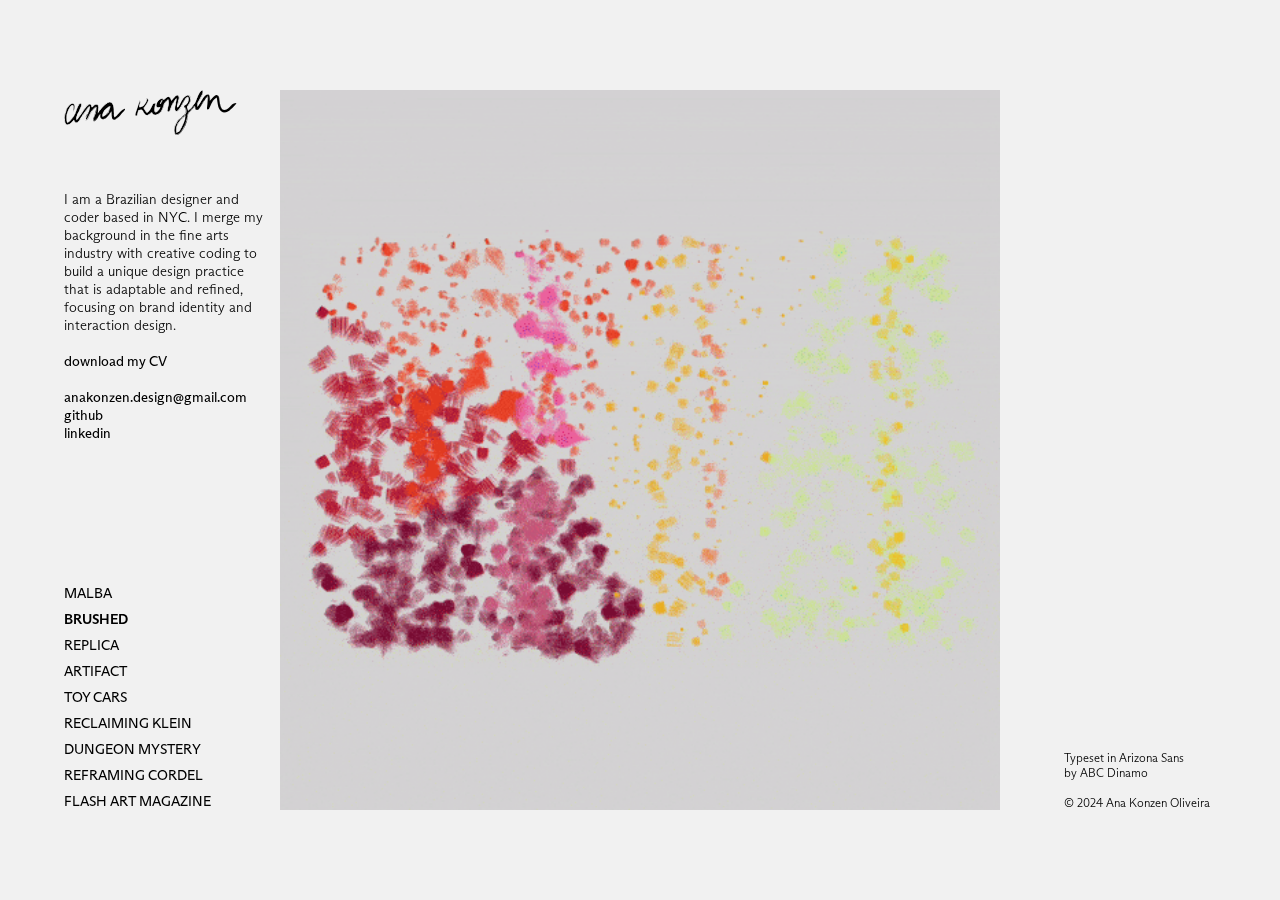
==== commit b170e21e: "update" ====
--- a/index.html
+++ b/index.html
@@ -6,11 +6,7 @@
     <meta http-equiv="X-UA-Compatible" content="IE=edge">
     <title>Ana Konzen</title>
     <meta name="description" content="">
-    <link rel="icon" type="image/x-icon" href="favicon/favicon.ico">
-    <link rel="apple-touch-icon" sizes="180x180" href="favicon/apple-touch-icon.png">
-    <link rel="icon" type="image/png" sizes="32x32" href="favicon/favicon-32x32.png">
-    <link rel="icon" type="image/png" sizes="16x16" href="favicon/favicon-16x16.png">
-    <link rel="manifest" href="favicon/site.webmanifest">
+    <link rel="icon" type="image/x-icon" href="favicon.png">
     <meta name="viewport" content="width=device-width, initial-scale=1">
     <link rel="stylesheet" href="/css/defs.css">
     <link rel="stylesheet" href="/css/main.css">
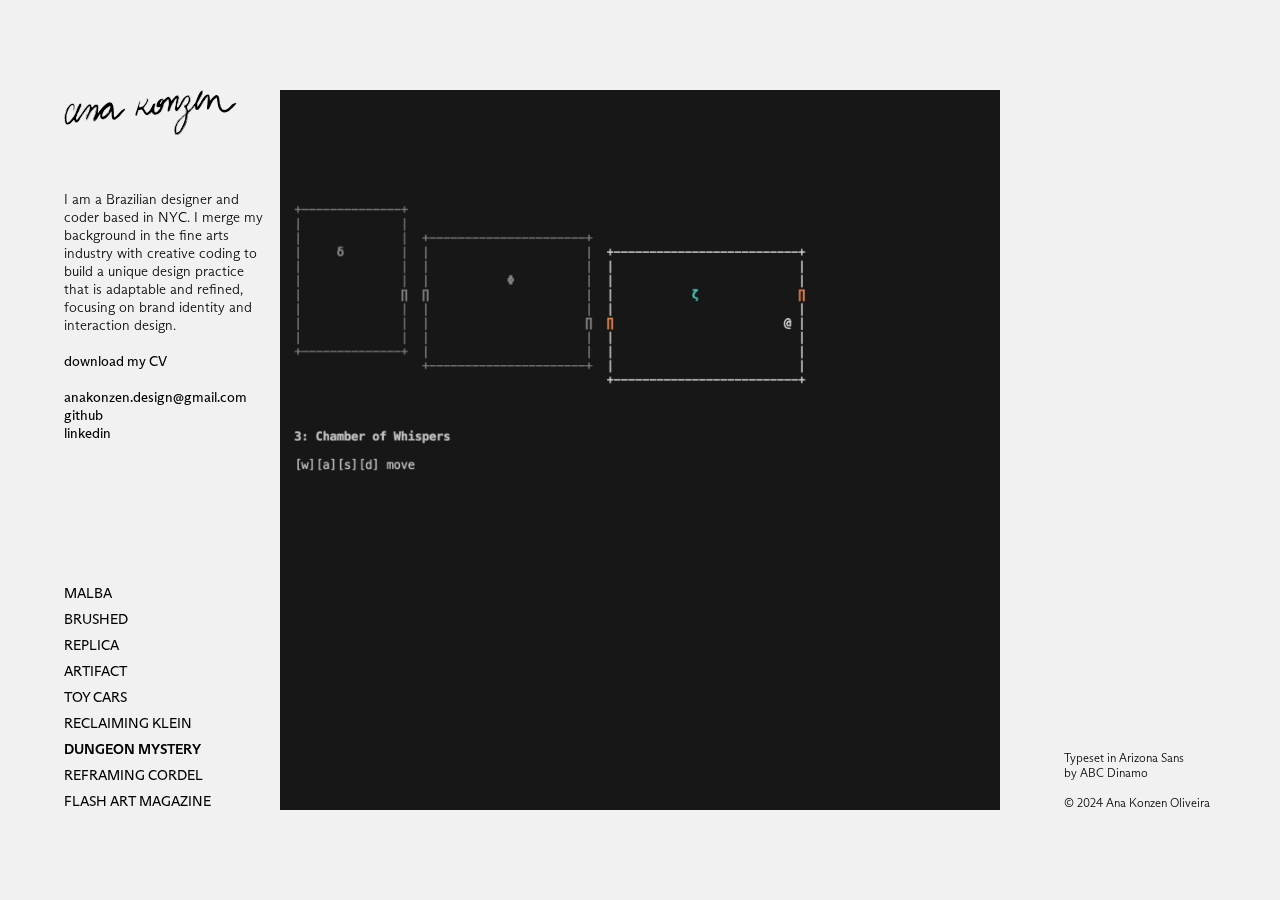
==== commit a56b7572: "update" ====
--- a/index.html
+++ b/index.html
@@ -794,7 +794,7 @@
         interaction design.
         <br>
         <br>
-        <a href="Ana Konzen CV 2024.pdf" download="Ana Konzen CV 2024">download my CV</a>
+        <a href="AnaKonzen_CV_2024.pdf" download="AnaKonzen_CV_2024">download my CV</a>
         <br>
         <br>
         <a href="mailto:anakonzen.design@gmail.com">anakonzen.design@gmail.com</a>
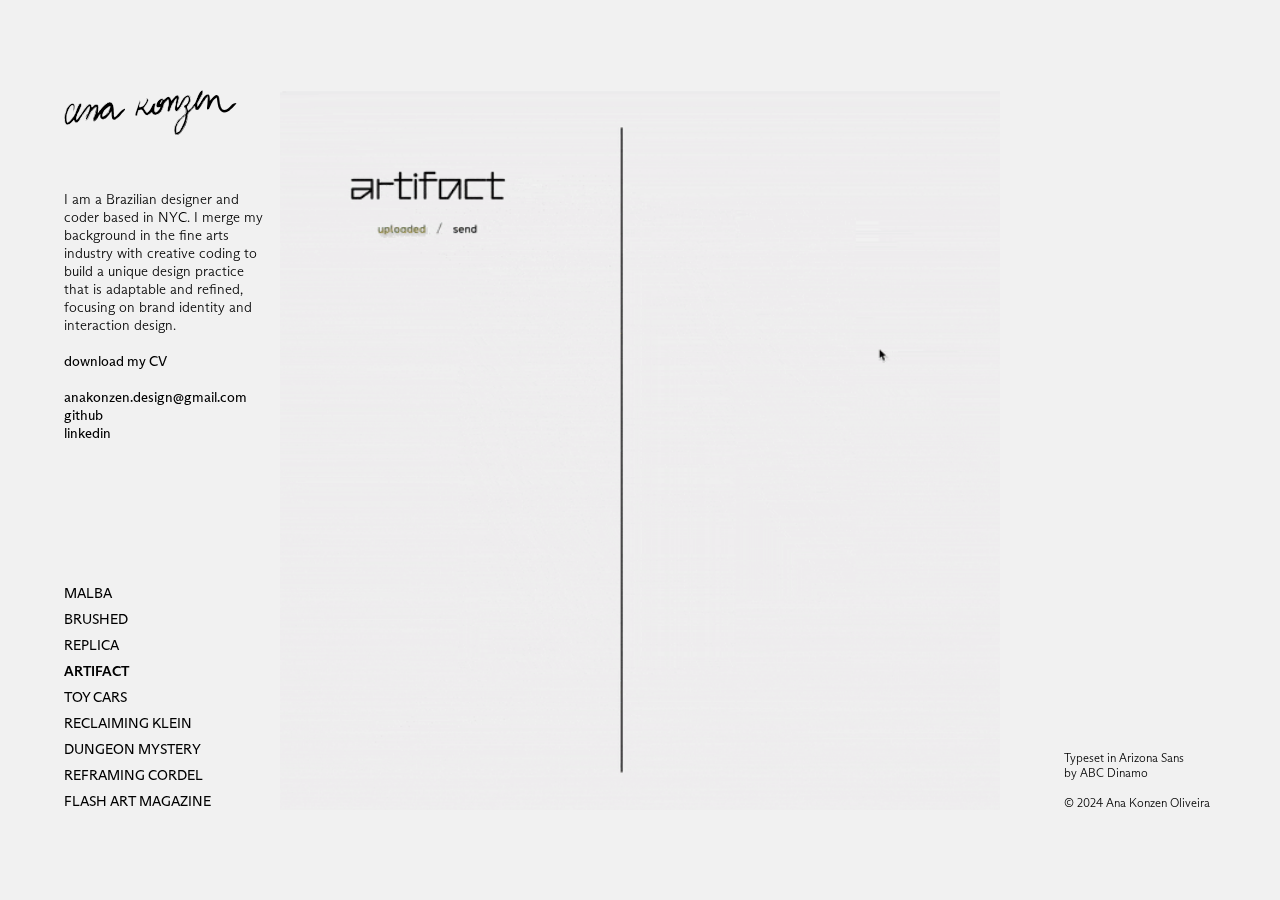
==== commit b645a73d: "update" ====
--- a/index.html
+++ b/index.html
@@ -788,26 +788,29 @@
             <path d="M8.36 27.64C8.06 28.03 7.71 28.48 7.38 28.86C8.07 28.04 8.48 27.57 8.36 27.64Z" fill="#f0f0f0" />
         </svg>
     </a>
-    <p id="bio">
-        I am a Brazilian designer and coder based in NYC. I merge my background in the fine arts industry with creative
-        coding to build a unique design practice that is adaptable and refined, focusing on brand identity and
-        interaction design.
-        <br>
-        <br>
-        <a href="AnaKonzen_CV_2024.pdf" download="AnaKonzen_CV_2024">download my CV</a>
-        <br>
-        <br>
-        <a href="mailto:anakonzen.design@gmail.com">anakonzen.design@gmail.com</a>
-        <br>
-        <a target="_blank" href="https://github.com/ana-konzen">github</a>
-        <br>
-        <a target="_blank" href="https://www.linkedin.com/in/ana-konzen-oliveira-147164194/">linkedin</a>
-    </p>
+    <div id="bio">
+        <p>
+            I am a Brazilian designer and coder based in NYC. I merge my background in the fine arts industry with
+            creative
+            coding to build a unique design practice that is adaptable and refined, focusing on brand identity and
+            interaction design.
+            <br>
+            <br>
+            <a href="AnaKonzen_CV_2024.pdf" download="AnaKonzen_CV_2024">download my CV</a>
+            <br>
+            <br>
+            <a href="mailto:anakonzen.design@gmail.com">anakonzen.design@gmail.com</a>
+            <br>
+            <a target="_blank" href="https://github.com/ana-konzen">github</a>
+            <br>
+            <a target="_blank" href="https://www.linkedin.com/in/ana-konzen-oliveira-147164194/">linkedin</a>
+        </p>
+        <p id="phone-message">Visit on a desktop to see my projects and case studies.</p>
+    </div>
     <div id="project-list"></div>
     <div id="project-image"></div>
     <p id="credit">Typeset in Arizona Sans<br>by ABC Dinamo<br><br>© 2024 Ana Konzen Oliveira</p>
 
-    <p id="phone-message">Visit on a desktop to see my projects and case studies.</p>
 
 
     <script src="script.js" async defer></script>
--- a/css/defs.css
+++ b/css/defs.css
@@ -40,10 +40,11 @@
   --margin: 5vw;
   --img-width: 90vw;
   --img-height: 90vw;
-  --img-bottom: var(--margin);
+  --img-bottom: auto;
+  --img-top: calc(var(--margin) + 60px);
   --img-left: 50vw;
   --bio-width: 90vw;
-  --bio-top: calc(var(--margin) + 60px);
+  --bio-top: calc(var(--img-top) + var(--img-height) + var(--margin));
   --bio-left: var(--margin);
   --credit-bottom: var(--margin);
   --credit-left: var(--margin);
@@ -54,7 +55,7 @@
   --list-top: var(--margin);
   --list-right: var(--margin);
   --list-bottom: auto;
-  --message-bottom: calc(var(--img-bottom) + var(--img-height) + 50px);
+  --message-top: var(--margin);
 }
 
 @media only screen and (min-width: 700px) {
@@ -62,6 +63,7 @@
     --img-width: 70vw;
     --img-height: 70vw;
     --img-bottom: 50vh;
+    --img-top: suto;
     --img-left: 50vw;
     --bio-width: 20vw;
     --bio-top: calc(var(--img-bottom) - var(--img-height) / 2 + 100px);
--- a/css/main.css
+++ b/css/main.css
@@ -26,6 +26,7 @@
   width: var(--img-width);
   height: var(--img-height);
   bottom: var(--img-bottom);
+  top: var(--img-top);
   left: var(--img-left);
   mix-blend-mode: multiply;
   transform: translateX(-50%);
@@ -106,8 +107,9 @@
   font-weight: bold;
   font-size: 16px;
   text-align: center;
-  position: fixed;
-  bottom: var(--message-bottom);
+  position: relative;
+  top: var(--message-top);
   left: 50%;
   transform: translateX(-50%);
+  width: 80%;
 }
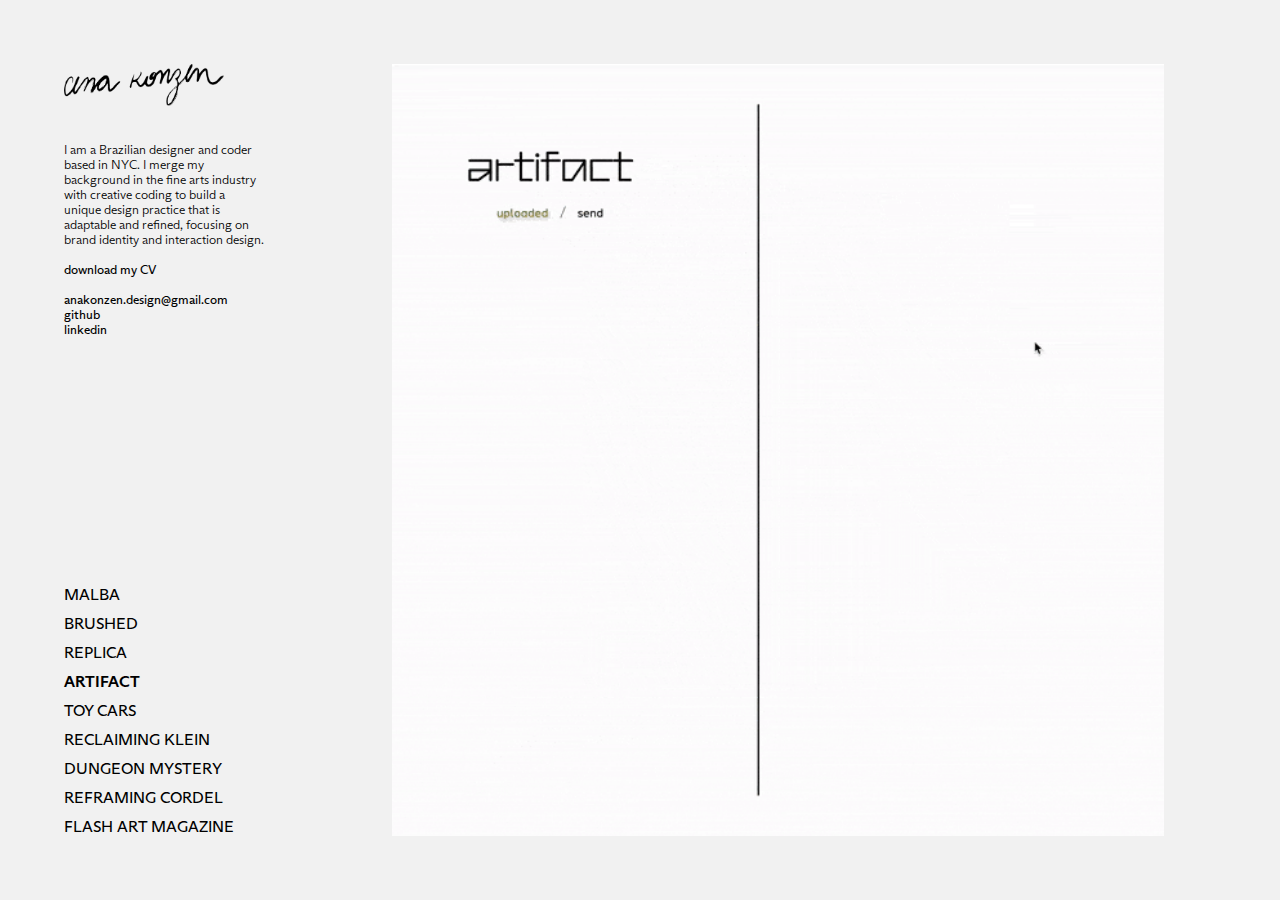
==== commit 0d4f52b1: "update" ====
--- a/index.html
+++ b/index.html
@@ -14,804 +14,42 @@
 </head>
 
 <body>
+    <div id="main-cont">
+        <div id="left-cont">
+            <a id="header" href="../">
+                <img id="logo" src="logo-transparent.png">
+            </a>
+            <div id="bio" lang="eng">
+                <p>
+                    I am a Brazilian designer and coder based in NYC. I merge my background in the fine arts industry
+                    with
+                    creative
+                    coding to build a unique design practice that is adaptable and refined, focusing on brand identity
+                    and
+                    interaction design.
+                    <br>
+                    <br>
+                    <a href="AnaKonzen_CV_2024_short.pdf" download="AnaKonzen_CV_2024">download my CV</a>
+                    <br>
+                    <br>
+                    <a href="mailto:anakonzen.design@gmail.com">anakonzen.design@gmail.com</a>
+                    <br>
+                    <a target="_blank" href="https://github.com/ana-konzen">github</a>
+                    <br>
+                    <a target="_blank" href="https://www.linkedin.com/in/ana-konzen-oliveira-147164194/">linkedin</a>
+                </p>
+            </div>
+            <div id="project-list"></div>
+        </div>
+        <div id="middle-cont">
+            <img id="project-image">
+        </div>
+        <div id="right-cont">
+            <p id="phone-message">Visit on a desktop to see my projects and case studies.</p>
+            <p id="credit">Typeset in Arizona Sans<br>by ABC Dinamo<br><br>© 2024 Ana Konzen Oliveira</p>
+        </div>
 
-    <a id="header" href="../">
-        <svg id="logo" width="173" height="46" viewBox="0 0 173 46" fill="none" xmlns="http://www.w3.org/2000/svg">
-            <path
-                d="M167.01 15.55C165.72 17.2 164.28 18.65 162.3 19.47C160.15 20.37 158.32 19.83 157.32 17.72C156.63 16.27 156.2 14.67 155.87 13.09C155.51 11.36 155.53 9.55 155.18 7.82C154.56 4.77 152.41 4.06 150.05 6.16C148.7 7.36 147.57 8.79 146.06 10.42C146.06 9.38 146.17 8.65 146.04 7.97C145.8 6.69 145.84 5.05 144.38 4.58C142.84 4.08 141.56 5.07 140.48 6.15C140.17 6.46 139.89 6.82 139.65 7.19C138.68 8.67 137.72 10.16 136.78 11.66C135.86 13.12 134.96 14.59 133.87 16.35C133.56 13.61 133.63 13.4 134.53 11.75C135.91 9.23 137.33 6.72 138.59 4.14C138.99 3.33 139.1 2.29 139.06 1.37C139.01 0.420004 138.01 0.0400039 137.27 0.630004C136.7 1.08 136.23 1.68 135.81 2.28C134.08 4.72 133.33 7.6 132.26 10.33C131.86 11.35 131.38 12.37 130.77 13.27C129.89 14.55 128.91 15.76 127.87 16.92C126.86 18.04 125.73 19.04 124.43 20.3C124 18.78 123.68 17.66 123.5 17C124.57 15.08 125.53 13.6 126.23 12C126.96 10.34 127.06 8.57 126.31 6.83C125.65 5.3 124.21 4.6 122.7 5.28C121.86 5.66 121.07 6.26 120.4 6.91C118.03 9.22 116.76 12.24 115.22 15.09C114.86 15.75 114.42 16.37 114.02 17.01C113.87 16.94 113.72 16.88 113.58 16.81C113.66 16.02 113.67 15.22 113.84 14.46C114.28 12.44 114.85 10.45 115.25 8.43C115.37 7.82 115.26 7.1 115.07 6.48C114.64 5.11 113.26 4.67 112.05 5.47C111.56 5.79 111.13 6.22 110.73 6.65C109.67 7.84 108.64 9.07 107.52 10.38C107.29 9.75 107.11 9.2 106.9 8.65C106.07 6.48 104.51 6.05 102.58 7.49C101.7 8.15 100.84 8.83 99.88 9.58C98.88 8.61 97.64 8.2 96.32 8.88C93.8 10.18 92.71 12.52 92.28 15.14C91.99 16.93 93.21 17.79 95.06 17.38C95.39 17.3 95.73 17.22 96.27 17.1C95.64 19.07 94.64 20.47 93.17 21.53C92.57 21.96 91.84 22.53 91.19 21.87C90.74 21.4 90.38 20.59 90.42 19.96C90.5 18.64 90.89 17.34 91.11 16.03C91.26 15.12 91.7 13.72 91.43 13.27C90.6 13.03 89.11 13.2 88.46 15.03C87.55 17.56 86.26 19.86 84.38 21.8C83.33 22.89 82.79 22.86 81.94 21.61C81.16 20.46 80.52 19.22 79.76 17.93C80.36 17.2 80.98 16.56 81.45 15.82C82.37 14.4 83.35 12.99 84.04 11.46C84.77 9.83 84.28 8.98 82.53 8.05C83.66 9.79 82.16 13.21 79.73 15.42C78.54 16.52 76.94 17.17 75.49 17.08C75.27 14.78 77.23 12.32 75.74 9.96C75.85 10.46 75.6 11.05 75.55 11.22C74.32 15.47 72.72 19.25 71.53 23.5C71.39 23.99 71.27 24.54 71.35 25.02C71.41 25.37 71.79 25.85 72.1 25.92C72.4 25.99 72.96 25.69 73.12 25.39C73.43 24.82 73.55 24.14 73.71 23.5C74.01 22.31 74.09 21.1 74.47 20.28C75.9 19.84 76.92 19.64 78.14 19.93C78.99 20.74 79.4 22.17 80.15 23.26C81.79 25.65 84.02 25.84 86.11 23.83C86.66 23.3 87.19 22.75 87.77 22.18C89.62 25.4 91.94 25.92 94.84 24C96.09 23.17 97.24 22.23 97.83 20.83C98.57 19.07 99.49 17.31 99.81 15.47C100.29 12.73 102.42 11.61 104.12 9.74C104.82 11.64 104.8 13.24 104.46 14.85C104.09 16.58 103.65 18.3 103.31 20.04C103.16 20.8 103.27 21.6 104.19 21.83C105.03 22.04 105.62 21.57 105.92 20.79C106.3 19.83 106.6 18.84 106.99 17.88C108.28 14.75 109.69 11.7 112.39 8.83C112.26 9.85 112.24 10.41 112.12 10.95C111.68 13.04 111.17 15.12 110.79 17.22C110.64 18.07 110.57 19.02 110.77 19.85C111.21 21.67 113.12 22.2 114.3 20.81C115.45 19.47 116.49 18.01 117.38 16.49C118.46 14.65 119.2 12.61 120.36 10.82C121.22 9.49 122.06 7.89 123.93 7.54C124.97 10.49 123.46 13.72 120.68 14.92C120.21 15.12 119.71 15.56 119.53 16.01C119.23 16.74 119.73 17.14 120.41 17.52C120.92 17.8 121.44 18.44 121.56 19.01C121.93 20.78 122.47 22.59 120.31 23.84C119.19 24.49 118.33 25.6 117.34 26.49C113.7 29.79 110.89 33.58 110.14 38.6C109.89 40.24 109.86 41.86 110.6 43.39C111.36 44.96 112.48 45.36 114.08 44.69C115.32 44.17 116.35 43.44 117.23 42.35C120.95 37.74 123.06 32.52 123.91 26.68C124.11 25.3 123.88 23.71 125.06 22.51C126.9 20.62 128.67 18.66 130.46 16.73C130.97 17.42 131.01 17.82 131.07 18.22C131.22 19.21 131.78 19.76 132.77 20C133.82 20.25 134.45 19.83 134.99 18.99C135.87 17.62 136.81 16.3 137.68 14.93C139.11 12.68 140.47 10.4 141.92 8.17C142.23 7.7 142.8 7.39 143.53 6.76C143.67 7.73 143.84 8.22 143.8 8.7C143.63 10.98 143.42 13.27 143.21 15.55C143.12 16.51 142.93 17.46 142.96 18.42C142.97 18.83 143.42 19.56 143.67 19.56C144.16 19.56 144.7 19.21 145.1 18.87C145.35 18.66 145.36 18.19 145.51 17.86C146.47 15.78 147.34 13.65 148.46 11.66C149.39 10.01 150.58 8.49 152.74 7.38C152.92 8.63 153.05 9.57 153.2 10.51C153.5 12.41 153.64 14.35 154.17 16.19C154.85 18.55 155.91 20.81 158.31 21.93C161.2 23.28 163.72 22.01 165.87 20.26C167.8 18.69 169.42 16.73 171.13 14.9C171.6 14.4 171.9 13.73 172.44 12.88C169.94 12.98 168.29 13.93 167.01 15.56V15.55ZM97.34 12.67C96.99 13.19 96.9 13.38 96.42 13.56C95.89 13.76 96.65 12.25 96.88 11.88C97.17 11.4 97.5 10.77 97.83 10.69C98.23 10.81 97.68 12.15 97.33 12.67H97.34ZM120.06 32.18C118.82 34.85 117.38 37.43 115.93 40C115.27 41.16 114.25 42.01 112.62 42.53C112.47 41.73 112.25 41.05 112.24 40.37C112.19 37.22 113.2 34.35 115.16 31.95C116.97 29.74 119.09 27.78 121.28 25.5C121.41 27.47 121.05 30.07 120.07 32.19L120.06 32.18Z"
-                fill="black" />
-            <path d="M120.13 32.16C120.1 32.21 120.13 32.2 120.13 32.21C120.17 32.12 120.13 32.16 120.13 32.16Z"
-                fill="#f0f0f0" />
-            <path d="M120.49 31.25V31.26L120.53 31.12L120.49 31.25Z" fill="#f0f0f0" />
-            <path
-                d="M120.8 30.38C120.74 30.45 120.7 30.7 120.63 30.85V30.87L120.61 30.95C120.67 30.78 120.73 30.57 120.79 30.38H120.8Z"
-                fill="#f0f0f0" />
-            <path
-                d="M121.04 29.93C121.04 29.93 121.06 29.82 121 30.04C121 30.04 121 30.03 121.01 30.02C121.01 30 121.03 29.98 121.04 29.93Z"
-                fill="#f0f0f0" />
-            <path d="M121.01 30.02C121.05 29.96 120.98 30.11 121.01 30.02Z" fill="#f0f0f0" />
-            <path
-                d="M121.15 29.59L121.13 29.72C121.13 29.72 121.19 29.59 121.18 29.63C121.21 29.5 121.18 29.52 121.15 29.59Z"
-                fill="#f0f0f0" />
-            <path
-                d="M121.11 29.67L121.13 29.53C121.13 29.53 121.1 29.54 121.12 29.59C121.11 29.58 121.12 29.61 121.11 29.67Z"
-                fill="#f0f0f0" />
-            <path d="M121.07 29.75C121.04 29.82 121 29.9 121.02 29.78C120.95 30.02 120.99 29.99 121.07 29.75Z"
-                fill="#f0f0f0" />
-            <path d="M120.77 30.32L120.73 30.41V30.49C120.73 30.49 120.78 30.32 120.77 30.32Z" fill="#f0f0f0" />
-            <path d="M121.42 28.82C121.42 28.82 121.36 28.85 121.34 28.86V28.96C121.34 28.96 121.39 28.83 121.42 28.82Z"
-                fill="#f0f0f0" />
-            <path d="M121.34 28.87V28.73C121.32 28.85 121.32 28.88 121.34 28.87Z" fill="#f0f0f0" />
-            <path d="M121.08 29.43L121.06 29.66L121.1 29.39L121.08 29.43Z" fill="#f0f0f0" />
-            <path d="M121.57 28.29L121.6 28.38L121.57 28.23V28.29Z" fill="#f0f0f0" />
-            <path
-                d="M121.66 27.93C121.69 27.99 121.75 27.86 121.76 27.93C121.78 27.83 121.76 27.74 121.74 27.66C121.74 27.74 121.71 27.83 121.66 27.93Z"
-                fill="#f0f0f0" />
-            <path d="M121.76 27.43C121.73 27.5 121.73 27.58 121.74 27.66C121.74 27.59 121.74 27.51 121.76 27.43Z"
-                fill="#f0f0f0" />
-            <path d="M121.42 28.49C121.42 28.49 121.47 28.46 121.5 28.39L121.43 28.44V28.49H121.42Z" fill="#f0f0f0" />
-            <path d="M121.43 28.43C121.45 28.37 121.46 28.33 121.46 28.31C121.46 28.32 121.45 28.36 121.43 28.43Z"
-                fill="#f0f0f0" />
-            <path d="M121.21 29.08C121.21 28.99 121.22 28.82 121.15 28.98C121.16 29.04 121.21 28.95 121.21 29.08Z"
-                fill="#f0f0f0" />
-            <path d="M121.34 28.56L121.29 28.71C121.29 28.71 121.33 28.69 121.33 28.73V28.57L121.34 28.56Z"
-                fill="#f0f0f0" />
-            <path d="M121.34 28.48V28.56L121.36 28.5L121.34 28.48Z" fill="#f0f0f0" />
-            <path
-                d="M121.6 27.78C121.59 27.71 121.59 27.66 121.62 27.51C121.57 27.67 121.56 27.72 121.54 27.82C121.56 27.83 121.58 27.87 121.6 27.78Z"
-                fill="#f0f0f0" />
-            <path d="M121.8 26.1L121.79 26.14L121.8 26.13V26.1Z" fill="#f0f0f0" />
-            <path
-                d="M121.53 27.83C121.51 27.89 121.52 27.93 121.53 27.97C121.53 27.91 121.54 27.86 121.55 27.81C121.55 27.81 121.54 27.81 121.54 27.82L121.53 27.83Z"
-                fill="#f0f0f0" />
-            <path d="M121.79 27.02C121.76 27.1 121.74 27.18 121.72 27.25C121.75 27.18 121.81 27.04 121.79 27.02Z"
-                fill="#f0f0f0" />
-            <path
-                d="M121.54 28.06C121.54 28.06 121.54 28 121.52 27.97C121.52 28.01 121.52 28.05 121.52 28.08L121.54 28.06Z"
-                fill="#f0f0f0" />
-            <path
-                d="M121.23 26.61C121.29 26.51 121.38 26.58 121.28 26.84C121.33 26.91 121.61 26.58 121.79 26.14C121.75 26.18 121.72 26.22 121.68 26.04C121.63 26.21 121.54 26.68 121.47 26.59C121.44 26.39 121.51 26.34 121.56 26.13C121.45 26.38 121.39 26.09 121.25 26.42L121.29 26.51C121.29 26.51 121.24 26.54 121.22 26.61H121.23Z"
-                fill="#f0f0f0" />
-            <path
-                d="M121.74 26.66V26.76C121.77 26.63 121.8 26.51 121.88 26.26C121.86 26.1 121.83 26.1 121.8 26.12L121.75 26.69V26.66H121.74Z"
-                fill="#f0f0f0" />
-            <path
-                d="M121.67 27.24C121.61 27.17 121.6 26.98 121.49 27.16C121.46 27.41 121.54 27.31 121.54 27.47C121.59 27.02 121.57 27.6 121.66 27.25C121.66 27.34 121.66 27.44 121.62 27.52C121.67 27.44 121.68 27.34 121.71 27.25V27.27C121.71 27.27 121.69 27.3 121.7 27.27V27.26C121.69 27.26 121.68 27.26 121.67 27.25C121.71 27.1 121.69 27.22 121.7 27.26H121.71L121.74 26.77C121.71 26.89 121.7 27.01 121.67 27.25V27.24Z"
-                fill="#f0f0f0" />
-            <path d="M121.09 28.81H121.1C121.1 28.79 121.1 28.78 121.09 28.81Z" fill="#f0f0f0" />
-            <path
-                d="M121.14 28.7C121.14 28.7 121.16 28.74 121.14 28.81C121.11 28.87 121.12 28.81 121.1 28.81C121.1 28.85 121.1 28.96 121.15 28.83V28.81C121.18 28.7 121.27 28.56 121.28 28.58C121.23 28.61 121.19 28.63 121.14 28.7Z"
-                fill="#f0f0f0" />
-            <path d="M121.36 28.04V27.8L121.3 27.92H121.33C121.3 28.05 121.33 28.03 121.36 28.05V28.04Z"
-                fill="#f0f0f0" />
-            <path d="M121.86 25.98L121.95 25.92C121.95 25.92 121.87 25.85 121.83 25.83L121.86 25.98Z" fill="#f0f0f0" />
-            <path d="M121.87 25.38L121.96 25.25L121.92 25.18L121.87 25.38Z" fill="#f0f0f0" />
-            <path d="M112.52 38.53H112.51C112.51 38.53 112.51 38.55 112.52 38.53Z" fill="#f0f0f0" />
-            <path
-                d="M116.12 29.88C115.98 29.89 115.8 29.88 115.89 29.95L115.99 30C116.02 29.93 116.07 29.9 116.12 29.88Z"
-                fill="#f0f0f0" />
-            <path
-                d="M113.52 34.52L113.55 34.5C113.55 34.5 113.53 34.44 113.52 34.41C113.52 34.44 113.52 34.48 113.52 34.52Z"
-                fill="#f0f0f0" />
-            <path d="M113.76 34.72L113.65 34.82C113.65 34.82 113.71 34.77 113.76 34.72Z" fill="#f0f0f0" />
-            <path d="M112.73 41.71L112.8 41.78C112.76 41.66 112.76 41.72 112.73 41.71Z" fill="#f0f0f0" />
-            <path d="M119.24 26.67C119.15 26.7 119.08 26.74 119.03 26.78C119.15 26.75 119.28 26.76 119.24 26.67Z"
-                fill="#f0f0f0" />
-            <path d="M112.13 38.79C112.13 38.79 112.13 38.85 112.15 38.85C112.15 38.8 112.15 38.78 112.13 38.79Z"
-                fill="#f0f0f0" />
-            <path
-                d="M118.85 26.95C118.85 26.95 118.88 26.95 118.9 26.94C118.93 26.88 118.97 26.83 119.03 26.78C118.94 26.8 118.85 26.84 118.85 26.96V26.95Z"
-                fill="#f0f0f0" />
-            <path d="M118.12 35.45L118.14 35.43C118.14 35.43 118.13 35.43 118.12 35.45Z" fill="#f0f0f0" />
-            <path d="M119.74 32.98C119.74 32.98 119.71 33.05 119.69 33.09C119.7 33.06 119.71 33.05 119.74 32.98Z"
-                fill="#f0f0f0" />
-            <path d="M121.26 24.68C121.33 24.61 121.27 24.65 121.26 24.68Z" fill="#f0f0f0" />
-            <path d="M121.39 25.08C121.39 25.08 121.36 25.15 121.34 25.19C121.36 25.14 121.37 25.11 121.39 25.08Z"
-                fill="#f0f0f0" />
-            <path d="M121.35 24.67C121.35 24.67 121.3 24.68 121.27 24.7C121.28 24.7 121.3 24.7 121.35 24.67Z"
-                fill="#f0f0f0" />
-            <path d="M121.35 24.6C121.35 24.6 121.39 24.57 121.41 24.56C121.43 24.52 121.42 24.51 121.35 24.6Z"
-                fill="#f0f0f0" />
-            <path
-                d="M121.16 24.78C121.16 24.78 121.24 24.72 121.27 24.7C121.26 24.7 121.26 24.7 121.27 24.69C121.25 24.71 121.22 24.74 121.17 24.79L121.16 24.78Z"
-                fill="#f0f0f0" />
-            <path d="M115.49 40.14H115.5C115.5 40.06 115.5 40.09 115.49 40.14Z" fill="#f0f0f0" />
-            <path d="M115.71 32.12C115.68 31.97 115.73 31.93 115.8 31.89L115.53 31.76L115.72 32.12H115.71Z"
-                fill="#f0f0f0" />
-            <path
-                d="M112.43 40.23L112.46 40.07C112.51 40.27 112.5 40.41 112.54 40.26C112.43 40.24 112.52 39.63 112.43 39.6L112.46 39.49C112.46 39.49 112.46 39.53 112.46 39.56C112.52 39.35 112.39 39.4 112.43 39.13C112.45 39.04 112.47 38.97 112.47 39.04V38.83C112.47 38.77 112.49 38.79 112.48 38.85C112.48 38.74 112.5 38.64 112.51 38.53C112.51 38.53 112.49 38.38 112.49 38.33C112.52 38.25 112.49 38.37 112.51 38.35V38.17C112.55 38.1 112.56 38.25 112.53 38.37C112.67 38.22 112.52 38.22 112.66 37.88L112.64 38.05C112.73 37.96 112.73 37.82 112.82 37.65C112.79 37.69 112.63 38 112.64 37.8C112.66 37.75 112.68 37.68 112.68 37.57C112.72 37.57 112.74 37.48 112.77 37.35L112.83 37.37C112.85 37.23 112.82 37.24 112.81 37.15C112.85 37 112.92 36.99 112.97 36.96C113.06 36.73 112.83 37.1 112.91 36.82C113 36.63 113.02 36.49 113.06 36.25C113.14 36.13 113.1 36.29 113.14 36.25L113.12 36.11C113.12 36.11 113.15 36.1 113.16 36.11C113.17 36 113.08 36.08 113.12 35.91C113.05 35.83 113.39 35.64 113.36 35.41C113.41 35.37 113.4 35.45 113.44 35.45C113.49 35.17 113.5 35.21 113.49 34.96L113.64 34.81C113.5 34.91 113.5 34.7 113.5 34.52C113.44 34.55 113.39 34.58 113.36 34.6L113.42 34.33C113.42 34.33 113.47 34.35 113.5 34.41V34.35C113.57 34.28 113.61 34.35 113.64 34.45L113.54 34.5C113.57 34.59 113.61 34.67 113.67 34.69C113.67 34.67 113.67 34.64 113.68 34.6C113.68 34.62 113.7 34.64 113.71 34.64C113.72 34.64 113.71 34.6 113.71 34.55H113.85L113.81 34.52C113.89 34.43 113.97 34.35 114.05 34.27C114.05 34 113.99 33.72 114.14 33.35C114.18 33.49 114.28 33.46 114.38 33.53C114.21 33.55 114.27 33.81 114.14 33.96C114.21 33.88 114.25 33.93 114.25 33.96L114.34 33.6C114.42 33.66 114.44 33.58 114.53 33.52C114.32 33.47 114.57 33.23 114.59 33.07C114.65 33.1 114.69 33.17 114.59 33.31C114.83 33.24 114.52 32.96 114.75 32.89C114.73 32.93 114.7 32.94 114.72 32.97C114.72 32.85 114.92 32.68 114.93 32.77L114.91 32.81C115.1 32.59 115.45 32.14 115.33 31.97C115.35 31.98 115.49 32.15 115.51 32.19L115.34 31.37C115.44 31.52 115.87 31.65 115.78 31.89C115.84 31.85 115.92 31.81 115.97 31.66C115.92 31.68 115.7 31.59 115.73 31.53C115.99 31.53 115.89 31.5 116.16 31.45C116.08 31.48 115.93 31.24 116.01 31.16C116.03 31.2 116.22 31.33 116.22 31.38L116.2 30.99C116.2 31.07 116.37 31.15 116.47 31.16C116.41 31.14 116.64 30.99 116.67 30.92L116.54 30.96C116.79 30.76 116.46 30.47 116.68 30.25C116.7 30.32 116.88 30.56 117.02 30.47C116.96 30.32 116.72 29.75 116.83 29.47L116.93 29.49L117 29.26C117.07 29.52 117.16 30.11 117.15 30.38C117.28 30.34 117.25 30.42 117.36 30.29C117.46 30.3 117.38 30.44 117.35 30.48L117.68 30.23C117.54 30.12 117.77 29.89 117.66 29.8L117.48 30.24C117.34 30.14 117.3 29.71 117.52 29.52C117.62 29.52 117.71 29.78 117.76 29.81C117.74 29.74 117.87 29.53 117.92 29.54L117.9 29.69C118.06 29.62 117.92 29.34 118.18 29.32C118.24 29.28 118.49 29.34 118.42 29.26C118.2 29.19 117.73 28.77 117.67 28.61C117.7 28.61 118.06 28.49 118.19 28.51C118.38 28.54 118.35 28.9 118.51 28.93C118.48 28.89 118.48 28.81 118.48 28.77C118.56 28.75 118.57 28.9 118.66 28.77C118.55 28.62 118.89 28.56 118.6 28.61C118.67 28.47 118.74 28.52 118.86 28.39C118.74 28.35 118.69 27.99 118.76 27.85C118.79 27.89 118.85 27.91 118.88 27.92C119.11 27.71 119.29 27.65 119.49 27.45C119.54 27.46 119.67 27.4 119.69 27.5C119.69 27.45 119.69 27.38 119.74 27.31C119.97 27.3 119.62 27.47 119.84 27.51C119.77 27.43 119.9 27.24 119.94 27.11C119.8 27.03 119.71 27.3 119.67 27.43C119.51 27.27 119.5 26.95 119.65 26.67C119.81 26.43 119.83 26.69 119.85 26.63C120.23 26.31 120.05 25.92 120.47 25.73C120.62 25.77 120.5 26.06 120.54 26.15C120.41 26.35 120.3 26.28 120.19 26.39L120.34 26.33C120.3 26.43 120.23 26.55 120.16 26.57C120.29 26.61 120.72 26.04 120.92 25.99C120.97 25.87 121.07 25.69 121.05 25.65L120.97 25.76C120.92 25.68 121.17 25.38 121.08 25.41C121.15 25.29 121.24 25.15 121.32 25.03C121.36 24.97 121.41 24.91 121.45 24.87C121.47 24.87 121.5 24.89 121.51 24.93L121.42 25.25C121.45 25.15 121.43 25.01 121.38 25.08C121.42 25.02 121.42 25.16 121.41 25.28C121.41 25.39 121.39 25.53 121.52 25.27C121.52 25.2 121.54 25.07 121.55 24.99C121.6 24.92 121.62 24.93 121.74 24.74C121.8 24.78 121.84 24.94 121.79 25.27C121.94 24.79 121.78 25.23 121.97 24.53C121.85 24.93 121.88 24.6 121.89 24.34C121.79 24.49 121.79 24.42 121.75 24.48C121.72 24.52 121.7 24.58 121.68 24.7C121.73 24.47 121.69 24.45 121.66 24.43C121.62 24.41 121.59 24.4 121.52 24.36C121.5 24.44 121.54 24.46 121.39 24.56C121.37 24.59 121.35 24.64 121.34 24.66C121.34 24.68 121.33 24.68 121.34 24.66C121.37 24.66 121.39 24.68 121.39 24.71C121.27 24.96 121.04 25.17 120.96 25.33C120.88 25.37 121.01 25.21 120.97 25.18L120.83 25.42C120.84 25.27 120.59 25.4 120.83 25.09L120.61 25.28C120.48 25.32 120.29 25.45 120.18 25.62C120.06 25.7 119.95 26.01 120.01 25.83L119.69 26.23L119.67 26.21C119.45 26.38 119.39 26.53 119.3 26.65C119.2 26.78 119.08 26.89 118.88 26.94C118.83 27.03 118.78 27.13 118.64 27.23L118.54 27.18C118.47 27.3 118.19 27.38 118.23 27.5C117.93 27.4 117.74 27.91 117.54 28.04L117.63 28.14C117.51 28.25 117.44 28.39 117.34 28.57L117.43 28.64C117.38 28.83 117.07 28.9 116.89 29.1C116.87 29.06 116.92 29.01 116.98 29C116.57 29.05 116.66 29.63 116.33 29.72C116.31 29.8 116.27 29.83 116.21 29.85C116.21 29.85 116.21 29.84 116.21 29.83L116.19 29.85C116.19 29.85 116.11 29.87 116.08 29.88C116.12 29.88 116.16 29.87 116.18 29.86C116.14 29.9 116.1 29.98 116.06 30.06L115.95 30.01C115.95 30.01 115.95 30.01 115.94 30.03C115.85 30.06 115.94 30.12 116.03 30.15C116.02 30.19 116.01 30.24 116.01 30.28C115.82 30.2 115.91 30.49 115.7 30.42C115.74 30.53 115.48 30.79 115.61 30.96C115.59 30.94 115.56 30.96 115.59 30.92C115.51 30.98 115.44 31.03 115.43 31.13L115.29 31.07L115.31 31.35C115.16 31.39 115.09 31.4 115.09 31.23C115.03 31.57 114.99 31.46 114.96 31.76L114.9 31.69C114.85 31.76 114.85 31.95 114.76 31.95C114.5 32 114.15 32.75 113.76 33.12C114.01 33.16 113.55 33.28 113.7 33.39C113.64 33.39 113.58 33.44 113.58 33.34C113.5 33.6 113.32 33.66 113.37 33.9C113.31 33.9 113.33 33.81 113.29 33.82C113.29 33.85 113.29 33.92 113.26 33.93C113.22 33.94 113.24 33.87 113.24 33.82C113.14 34.08 113.26 34.17 113.38 34.25C113.27 34.35 113.25 34.42 113.29 34.54C113.23 34.56 113.16 34.62 113.21 34.46C113.16 34.54 112.94 34.97 113.03 35.02C113 35.04 112.98 35.14 112.98 35.17C112.9 35.37 112.89 35.38 112.83 35.58L112.86 35.53C112.93 35.65 112.82 35.7 112.79 35.86C112.62 36.2 112.77 36.02 112.6 36.36H112.66C112.76 36.42 112.51 36.66 112.5 36.89L112.55 36.82C112.55 36.94 112.34 37.11 112.31 37.23C112.3 37.25 112.31 37.19 112.31 37.15C112.2 37.45 112.36 37.2 112.33 37.44C112.29 37.48 112.26 37.37 112.23 37.52C112.2 37.6 112.25 37.99 112.18 38.2C112.21 38.16 112.23 38.11 112.24 38.22C112.23 38.39 112.11 38.66 112.16 38.82C112.16 38.84 112.15 38.85 112.14 38.85C112.14 38.98 112.14 39.27 112.17 39.34C112.03 39.45 112.2 40.13 112.09 40.13C112.09 40.26 112.09 40.39 112.09 40.53H112.08C112.08 40.78 112.13 40.87 112.17 40.95C112.17 41.01 112.15 40.97 112.14 40.97C112.17 41.34 112.18 41.38 112.31 41.66L112.27 41.7C112.27 41.7 112.3 41.84 112.31 41.98C112.31 42.17 112.35 42.48 112.39 42.75C112.42 42.75 112.46 42.77 112.5 42.78C112.5 42.78 112.48 42.8 112.45 42.8C112.56 42.8 112.73 42.72 112.87 42.7C113 42.68 113.16 42.64 113.3 42.62C113.52 42.57 113.7 42.52 113.71 42.36C113.78 42.3 113.86 42.25 113.93 42.18C113.61 42.32 113.92 42.05 113.77 42.07C113.88 41.99 114.12 41.98 113.98 42.07H113.95C113.97 42.24 114.36 41.91 114.41 42C115.01 41.64 115.62 41.23 116.04 40.68L115.86 40.65L116 40.46C116.07 40.43 116.15 40.46 116.05 40.6C116.18 40.58 116.15 40.32 116.11 40.3C116.34 40.05 116.21 40.51 116.26 40.42L116.32 40.29L116.29 40.31C116.29 40.18 116.23 40.14 116.33 39.98C116.42 39.89 116.45 39.98 116.48 39.94C116.48 39.94 116.5 39.94 116.52 39.88L116.67 39.65L116.5 39.68C116.5 39.54 116.63 39.46 116.44 39.5C116.73 39.45 117.01 38.63 117.12 38.56C117.12 38.36 117.2 38.21 117.31 38.03C117.26 38.06 117.13 38.03 117.23 37.88C117.44 38.07 117.49 37.64 117.71 37.6C117.55 37.66 117.9 37.12 117.67 37.23C117.75 37.1 117.75 37.26 117.85 37.19C117.93 36.82 118.23 36.49 118.38 36.06C118.36 36.04 118.3 36.1 118.31 35.99L118.5 35.82C118.52 35.73 118.43 35.69 118.56 35.58C118.54 35.59 118.5 35.61 118.52 35.56C118.93 34.79 119.23 33.92 119.66 33.14C119.6 33.24 119.63 33.17 119.67 33.09C119.64 33.14 119.66 33.09 119.65 33.09L119.82 32.76C119.83 32.69 119.99 32.4 119.99 32.36L119.94 32.47C119.99 32.32 119.81 32.65 119.8 32.62C119.75 32.79 119.56 33.02 119.47 33.29C119.43 33.34 119.49 33.24 119.47 33.26C119.45 33.33 119.41 33.41 119.33 33.55V33.53C119.12 33.93 119.01 34.1 118.73 34.53L118.78 34.51C118.72 34.6 118.7 34.62 118.66 34.66C118.64 34.79 118.82 34.39 118.81 34.52C118.68 34.62 118.42 35.2 118.27 35.23C118.18 35.37 118.35 35.21 118.25 35.36L118.2 35.38V35.44C118.15 35.53 118.08 35.56 118.05 35.55C118.07 35.53 118.09 35.48 118.1 35.46C117.98 35.56 117.89 35.81 117.85 35.84L117.96 35.71C117.74 36.12 117.37 36.56 117.22 36.99H117.27C117.16 37.31 117.08 37.19 116.92 37.53V37.51C116.92 37.6 116.88 37.69 116.83 37.78C116.83 37.67 116.65 37.88 116.66 37.75C116.55 38.11 116.63 37.94 116.66 38.24H116.56C116.58 38.36 116.61 38.38 116.54 38.55C116.56 38.38 116.37 38.59 116.38 38.4C116.02 38.65 116.25 38.99 115.92 39.02C116.03 39.29 116.2 38.79 116.19 38.9C116.3 38.86 116.27 39.11 116.19 39.21C116.12 39.32 115.83 39.25 115.68 39.53C115.7 39.5 115.68 39.49 115.7 39.47C115.59 39.54 115.66 39.71 115.5 39.79C115.58 39.92 115.41 39.94 115.55 40.05L115.65 39.79C115.61 39.95 115.72 40.19 115.48 40.35C115.46 40.31 115.47 40.22 115.48 40.16C115.4 40.19 115.43 40.3 115.34 40.33C115.21 40.21 115.49 40.03 115.46 39.82C115.36 39.85 115.41 40.15 115.29 39.98C115.43 40.21 115.12 40.2 115.15 40.46L115.08 40.39C115.08 40.39 115.08 40.51 115.04 40.55L115 40.38C115 40.58 114.75 40.55 114.69 40.7C114.89 40.46 114.82 40.73 114.96 40.68C114.79 41.07 114.63 40.68 114.37 41.01C114.4 40.96 114.56 40.9 114.53 41C114.46 41.04 114.35 41.09 114.29 41.09C114.08 41.29 114.38 41.13 114.32 41.26C114.18 41.24 114.24 41.39 114.15 41.5L114.1 41.43C113.8 41.59 114.12 41.63 113.83 41.75L113.88 41.58L113.76 41.7L113.74 41.6C113.63 41.75 113.57 41.77 113.41 41.83C113.47 41.86 113.45 41.96 113.31 42.04C113.2 42.04 113.34 41.95 113.14 42.06C113.17 42 113.19 41.92 113.3 41.94C113.3 41.91 113.32 41.88 113.32 41.85C113.2 41.86 113.07 41.98 113 42.01C113.03 42 113.06 41.99 113.08 41.99L112.96 42.1C112.96 42.1 112.92 42.14 112.9 42.17C112.88 42.16 112.9 42.13 112.9 42.1C112.88 42.12 112.86 42.16 112.81 42.18C112.83 42.12 112.85 42.05 112.88 42.01C112.86 42.04 112.83 42.07 112.78 42.11C112.78 42.08 112.8 42.03 112.81 42.01V42C112.83 41.91 112.76 42.06 112.69 41.73C112.68 41.73 112.67 41.7 112.65 41.65C112.6 41.44 112.59 41.25 112.49 41.01L112.52 40.86C112.47 40.67 112.48 41.06 112.4 40.74C112.35 40.52 112.44 40.65 112.44 40.57C112.4 40.47 112.34 40.26 112.38 40.05C112.39 40.12 112.38 40.18 112.38 40.24L112.43 40.23ZM112.64 37.79C112.64 37.79 112.64 37.94 112.61 37.96C112.57 37.9 112.61 37.86 112.64 37.79ZM113.83 34.27C113.83 34.27 113.8 34.35 113.74 34.39C113.76 34.35 113.78 34.3 113.83 34.27ZM120.47 25.53C120.47 25.53 120.47 25.53 120.47 25.54C120.35 25.59 120.39 25.57 120.47 25.53ZM120.71 25.38C120.71 25.38 120.73 25.31 120.72 25.3C120.7 25.36 120.65 25.41 120.59 25.45C120.61 25.47 120.64 25.48 120.71 25.38ZM116.47 39.91L116.42 39.93C116.44 39.83 116.45 39.87 116.47 39.91Z"
-                fill="#f0f0f0" />
-            <path d="M113.73 34.69C113.73 34.69 113.7 34.69 113.68 34.69C113.68 34.71 113.7 34.72 113.73 34.69Z"
-                fill="#f0f0f0" />
-            <path d="M112.72 41.69L112.73 41.7H112.72V41.69Z" fill="#f0f0f0" />
-            <path d="M118.64 28.92C118.64 28.92 118.56 28.94 118.53 28.94C118.55 28.96 118.58 28.97 118.64 28.92Z"
-                fill="#f0f0f0" />
-            <path
-                d="M121.95 24.09L121.8 24.23C121.86 24.18 121.86 24.23 121.87 24.26C121.89 24.19 121.9 24.11 121.95 24.09Z"
-                fill="#f0f0f0" />
-            <path
-                d="M121.27 27.09C121.27 27.09 121.27 27.13 121.27 27.15L121.31 27.11C121.31 27.01 121.28 26.99 121.26 27.09H121.27Z"
-                fill="#f0f0f0" />
-            <path
-                d="M121.63 25.14C121.53 25.41 121.56 25.46 121.57 25.59C121.57 25.58 121.57 25.57 121.57 25.56C121.7 25.32 121.67 25.21 121.63 25.14Z"
-                fill="#f0f0f0" />
-            <path d="M121.57 25.62C121.57 25.62 121.57 25.71 121.57 25.76C121.62 25.67 121.58 25.68 121.57 25.62Z"
-                fill="#f0f0f0" />
-            <path d="M121.02 25.01C121.02 25.01 121.08 24.79 121.1 24.83C121.18 24.59 120.73 25.36 121.02 25.01Z"
-                fill="#f0f0f0" />
-            <path d="M121.29 26.05L121.42 25.72L121.32 25.9L121.29 26.05Z" fill="#f0f0f0" />
-            <path
-                d="M121.15 25.5L121.25 25.44C121.25 25.44 121.28 25.37 121.3 25.34C121.23 25.41 121.16 25.45 121.15 25.51V25.5Z"
-                fill="#f0f0f0" />
-            <path d="M121.3 25.34C121.3 25.34 121.32 25.4 121.35 25.37C121.34 25.37 121.35 25.28 121.3 25.34Z"
-                fill="#f0f0f0" />
-            <path d="M121.26 25.9L121.28 25.81V25.68L121.26 25.9Z" fill="#f0f0f0" />
-            <path
-                d="M119.82 26.8L119.72 26.95C119.72 26.95 119.79 26.98 119.83 26.92C119.83 26.87 119.87 26.81 119.83 26.8H119.82Z"
-                fill="#f0f0f0" />
-            <path d="M120.37 26.75C120.37 26.75 120.32 26.72 120.29 26.69L120.35 26.85L120.37 26.74V26.75Z"
-                fill="#f0f0f0" />
-            <path d="M120.12 27.06C120.12 27.06 120.03 27.33 120.18 27.17C120.17 27.12 120.23 27 120.12 27.06Z"
-                fill="#f0f0f0" />
-            <path d="M118.12 28.79L118.15 28.75L117.95 28.57L118.12 28.79Z" fill="#f0f0f0" />
-            <path
-                d="M116.97 30.88C117.16 30.77 116.89 30.74 117.07 30.66C117.06 30.58 116.92 30.73 116.91 30.66C116.87 30.79 116.8 30.82 116.96 30.89L116.97 30.88Z"
-                fill="#f0f0f0" />
-            <path d="M116.92 30.65C116.92 30.65 116.93 30.61 116.94 30.58C116.93 30.62 116.92 30.64 116.92 30.65Z"
-                fill="#f0f0f0" />
-            <path d="M119.96 32.54L120.02 32.42L119.97 32.49L119.96 32.54Z" fill="#f0f0f0" />
-            <path d="M120.05 32.3L120.08 32.28L120.1 32.2C120.1 32.2 120.06 32.28 120.05 32.3Z" fill="#f0f0f0" />
-            <path d="M112.84 37.46H112.83C112.83 37.46 112.8 37.49 112.78 37.55L112.84 37.46Z" fill="#f0f0f0" />
-            <path d="M112.49 39.19L112.5 39.16L112.45 39.22L112.49 39.19Z" fill="#f0f0f0" />
-            <path d="M112.56 40.66C112.56 40.61 112.54 40.53 112.53 40.48C112.55 40.6 112.5 40.68 112.56 40.66Z"
-                fill="#f0f0f0" />
-            <path
-                d="M97.58 12.41C97.58 12.41 97.55 12.46 97.52 12.48L97.53 12.5C97.55 12.47 97.56 12.43 97.59 12.41H97.58Z"
-                fill="#f0f0f0" />
-            <path d="M97.73 12.39C97.73 12.39 97.73 12.37 97.7 12.4C97.7 12.4 97.7 12.4 97.72 12.39H97.73Z"
-                fill="#f0f0f0" />
-            <path d="M97.78 12.35V12.37H97.81C97.83 12.35 97.81 12.35 97.78 12.35Z" fill="#f0f0f0" />
-            <path d="M97.75 12.35V12.33C97.75 12.33 97.73 12.33 97.75 12.34C97.74 12.34 97.75 12.34 97.75 12.35Z"
-                fill="#f0f0f0" />
-            <path d="M97.73 12.36C97.73 12.36 97.69 12.37 97.69 12.35C97.66 12.38 97.69 12.39 97.73 12.36Z"
-                fill="#f0f0f0" />
-            <path d="M97.55 12.39H97.53V12.42C97.53 12.42 97.56 12.4 97.55 12.39Z" fill="#f0f0f0" />
-            <path
-                d="M98.12 12.18C98.12 12.18 98.04 12.18 98.01 12.18L97.99 12.22C97.99 12.22 98.08 12.17 98.12 12.17V12.18Z"
-                fill="#f0f0f0" />
-            <path d="M98.01 12.19L98.03 12.14C97.98 12.18 97.98 12.19 98.01 12.19Z" fill="#f0f0f0" />
-            <path d="M98.4 11.97L98.43 12C98.43 12 98.4 11.97 98.39 11.95V11.97H98.4Z" fill="#f0f0f0" />
-            <path
-                d="M98.53 11.81C98.59 11.83 98.68 11.74 98.71 11.76C98.73 11.71 98.68 11.67 98.64 11.65C98.65 11.68 98.62 11.73 98.53 11.8V11.81Z"
-                fill="#f0f0f0" />
-            <path d="M98.58 11.63C98.58 11.63 98.61 11.65 98.64 11.66C98.64 11.64 98.62 11.63 98.58 11.63Z"
-                fill="#f0f0f0" />
-            <path d="M98.14 12.06C98.14 12.06 98.22 12.05 98.28 12.02L98.17 12.04L98.15 12.06H98.14Z" fill="#f0f0f0" />
-            <path d="M98.16 12.04C98.16 12.04 98.2 12.01 98.21 12C98.21 12 98.19 12.02 98.15 12.04H98.16Z"
-                fill="#f0f0f0" />
-            <path d="M97.83 12.23C97.83 12.23 97.84 12.15 97.76 12.18C97.78 12.2 97.84 12.19 97.83 12.23Z"
-                fill="#f0f0f0" />
-            <path d="M98 12.08L97.93 12.12H97.99C97.99 12.1 97.99 12.08 97.99 12.07L98 12.08Z" fill="#f0f0f0" />
-            <path d="M98 12.06V12.08L98.03 12.07L98 12.06Z" fill="#f0f0f0" />
-            <path
-                d="M98.41 11.78C98.41 11.78 98.39 11.74 98.39 11.7C98.35 11.74 98.32 11.78 98.3 11.82C98.33 11.82 98.39 11.82 98.41 11.78Z"
-                fill="#f0f0f0" />
-            <path d="M98.51 11.4L98.49 11.42L98.51 11.4Z" fill="#f0f0f0" />
-            <path
-                d="M98.28 11.83C98.28 11.83 98.27 11.87 98.29 11.88C98.29 11.86 98.29 11.84 98.3 11.82C98.28 11.82 98.27 11.82 98.28 11.83Z"
-                fill="#f0f0f0" />
-            <path d="M98.58 11.54C98.58 11.54 98.51 11.59 98.48 11.62C98.53 11.59 98.61 11.53 98.58 11.54Z"
-                fill="#f0f0f0" />
-            <path
-                d="M98.34 11.91C98.34 11.91 98.31 11.89 98.29 11.88C98.29 11.89 98.29 11.91 98.3 11.92C98.3 11.92 98.32 11.92 98.34 11.91Z"
-                fill="#f0f0f0" />
-            <path
-                d="M97.74 11.79C97.74 11.79 97.9 11.72 97.76 11.82C97.83 11.8 98.25 11.59 98.48 11.42C98.43 11.45 98.38 11.47 98.31 11.47C98.24 11.53 98.13 11.65 98.03 11.67C97.98 11.67 98.08 11.61 98.15 11.55C98.01 11.64 97.9 11.65 97.75 11.76C97.76 11.76 97.76 11.76 97.78 11.76C97.76 11.78 97.74 11.78 97.72 11.79H97.74Z"
-                fill="#f0f0f0" />
-            <path
-                d="M98.46 11.52C98.46 11.52 98.46 11.53 98.46 11.54C98.5 11.5 98.54 11.47 98.64 11.38C98.58 11.38 98.54 11.39 98.5 11.41L98.47 11.52H98.45H98.46Z"
-                fill="#f0f0f0" />
-            <path
-                d="M98.41 11.65C98.29 11.68 98.26 11.65 98.11 11.74C98.09 11.79 98.2 11.74 98.23 11.76C98.25 11.67 98.28 11.76 98.39 11.66C98.39 11.68 98.39 11.69 98.39 11.71C98.41 11.69 98.44 11.66 98.48 11.63C98.48 11.63 98.45 11.65 98.46 11.63L98.42 11.64C98.46 11.6 98.46 11.62 98.46 11.63H98.48V11.54C98.48 11.54 98.43 11.6 98.41 11.65Z"
-                fill="#f0f0f0" />
-            <path
-                d="M97.71 12.12C97.71 12.12 97.74 12.13 97.72 12.14C97.69 12.14 97.69 12.14 97.67 12.14C97.68 12.14 97.69 12.18 97.74 12.15C97.74 12.15 97.91 12.09 97.92 12.09C97.84 12.09 97.79 12.11 97.71 12.11V12.12Z"
-                fill="#f0f0f0" />
-            <path d="M98 11.96L97.98 11.9L97.87 11.95H97.93C97.93 11.95 97.96 11.95 98.01 11.95L98 11.96Z"
-                fill="#f0f0f0" />
-            <path d="M98.58 11.35L98.72 11.29L98.53 11.35H98.58Z" fill="#f0f0f0" />
-            <path d="M98.58 11.25L98.7 11.18L98.63 11.19L98.58 11.25Z" fill="#f0f0f0" />
-            <path
-                d="M97.87 10.04C97.88 9.93 97.91 9.75 97.87 9.89L97.84 10.02C97.84 10.02 97.86 10.02 97.86 10.04H97.87Z"
-                fill="#f0f0f0" />
-            <path d="M97.11 11.52C97.11 11.52 97.1 11.47 97.09 11.44V11.52H97.11Z" fill="#f0f0f0" />
-            <path d="M96.75 12.76L96.79 12.79C96.79 12.79 96.77 12.77 96.75 12.76Z" fill="#f0f0f0" />
-            <path d="M98.45 10.56C98.48 10.5 98.49 10.47 98.49 10.45C98.45 10.53 98.37 10.65 98.45 10.56Z"
-                fill="#f0f0f0" />
-            <path d="M96.56 12.1C96.56 12.1 96.56 12.12 96.57 12.12C96.57 12.12 96.57 12.1 96.56 12.1Z"
-                fill="#f0f0f0" />
-            <path
-                d="M98.47 10.42C98.47 10.42 98.46 10.44 98.45 10.45C98.47 10.45 98.48 10.43 98.48 10.45C98.51 10.39 98.53 10.34 98.46 10.41L98.47 10.42Z"
-                fill="#f0f0f0" />
-            <path d="M98.14 11.34C98.14 11.34 98.11 11.36 98.08 11.39C98.11 11.37 98.13 11.35 98.14 11.34Z"
-                fill="#f0f0f0" />
-            <path d="M98.58 10.91C98.58 10.91 98.61 10.87 98.61 10.85C98.61 10.86 98.59 10.88 98.58 10.91Z"
-                fill="#f0f0f0" />
-            <path d="M98.64 10.86C98.64 10.86 98.64 10.88 98.63 10.89C98.65 10.87 98.66 10.86 98.64 10.86Z"
-                fill="#f0f0f0" />
-            <path
-                d="M98.62 10.82C98.62 10.82 98.62 10.84 98.62 10.86C98.62 10.85 98.63 10.84 98.64 10.84C98.64 10.84 98.64 10.84 98.63 10.83L98.62 10.82Z"
-                fill="#f0f0f0" />
-            <path d="M97.34 11.65C97.36 11.5 97.37 11.51 97.36 11.54L97.4 11.2L97.33 11.65H97.34Z" fill="#f0f0f0" />
-            <path
-                d="M96.78 12.48H96.82C96.82 12.48 96.83 12.54 96.88 12.53C96.78 12.48 96.91 12.42 96.82 12.37H96.85C96.91 12.37 96.8 12.31 96.83 12.28C96.84 12.27 96.86 12.27 96.87 12.28V12.24C96.87 12.24 96.89 12.24 96.88 12.25L96.9 12.2C96.9 12.2 96.88 12.16 96.87 12.15C96.89 12.15 96.87 12.16 96.89 12.17V12.13C96.89 12.13 96.93 12.17 96.91 12.18C97.03 12.21 96.9 12.15 97 12.13V12.16C97.07 12.18 97.06 12.16 97.12 12.15C97.09 12.15 96.98 12.15 96.98 12.1C96.99 12.1 97.01 12.09 97 12.06C97.04 12.08 97.04 12.06 97.06 12.05L97.11 12.08C97.11 12.08 97.08 12.04 97.07 12.02C97.1 12.01 97.14 12.02 97.19 12.05C97.24 12.03 97.09 12.03 97.12 11.98C97.18 11.96 97.14 11.94 97.12 11.9C97.15 11.9 97.15 11.93 97.17 11.94L97.13 11.89C97.13 11.89 97.15 11.9 97.15 11.91C97.14 11.89 97.1 11.86 97.09 11.83C97.04 11.76 97.19 11.9 97.14 11.8C97.15 11.82 97.17 11.85 97.18 11.87C97.16 11.79 97.16 11.81 97.14 11.7L97.17 11.74C97.14 11.69 97.12 11.6 97.11 11.5C97.09 11.45 97.06 11.41 97.05 11.39V11.24C97.05 11.24 97.08 11.33 97.1 11.42V11.37C97.13 11.44 97.14 11.51 97.15 11.56L97.12 11.51C97.13 11.58 97.15 11.64 97.17 11.7C97.17 11.69 97.17 11.68 97.17 11.67C97.17 11.69 97.17 11.7 97.18 11.71C97.18 11.71 97.18 11.7 97.18 11.67L97.22 11.77V11.73C97.22 11.73 97.23 11.76 97.24 11.77C97.22 11.64 97.21 11.42 97.24 11.31C97.24 11.43 97.25 11.48 97.26 11.6C97.24 11.48 97.25 11.68 97.24 11.67C97.24 11.67 97.25 11.73 97.26 11.75V11.61C97.27 11.71 97.27 11.68 97.28 11.71C97.26 11.52 97.28 11.55 97.29 11.47C97.29 11.54 97.29 11.62 97.29 11.61C97.3 11.76 97.29 11.34 97.31 11.45C97.31 11.45 97.31 11.45 97.31 11.49C97.31 11.41 97.33 11.44 97.33 11.52C97.33 11.52 97.38 11.46 97.41 11.23C97.41 11.26 97.38 11.5 97.37 11.55C97.41 11.28 97.46 11.03 97.53 10.66C97.48 10.94 97.42 11.39 97.39 11.53C97.39 11.55 97.39 11.58 97.41 11.5C97.41 11.47 97.46 11.2 97.46 11.18C97.43 11.4 97.45 11.3 97.42 11.48C97.42 11.44 97.5 11.09 97.51 11.09C97.5 11.14 97.44 11.43 97.43 11.47L97.53 11.1C97.52 11.16 97.47 11.39 97.44 11.49C97.45 11.43 97.45 11.47 97.46 11.45C97.46 11.45 97.46 11.45 97.46 11.44V11.39L97.47 11.37C97.47 11.37 97.63 10.84 97.66 10.82C97.63 10.9 97.51 11.3 97.51 11.34C97.55 11.24 97.63 11 97.71 10.76C97.79 10.55 97.87 10.38 97.92 10.32L97.9 10.4L97.98 10.3C97.92 10.42 97.85 10.55 97.75 10.79C97.66 11.02 97.57 11.25 97.52 11.38C97.5 11.46 97.48 11.51 97.49 11.5C97.46 11.61 97.43 11.66 97.43 11.67V11.73C97.51 11.49 97.53 11.49 97.61 11.29C97.56 11.38 97.52 11.46 97.49 11.55C97.56 11.32 97.75 10.86 97.78 10.91C97.75 11.01 97.6 11.33 97.57 11.41C97.6 11.33 97.66 11.27 97.63 11.33L97.57 11.45C97.54 11.54 97.73 11.15 97.64 11.39C97.64 11.41 97.5 11.69 97.57 11.56C97.63 11.43 97.76 11.17 97.89 10.91C98.02 10.64 98.08 10.53 98.13 10.45C98.13 10.46 98.07 10.68 98.02 10.78C97.94 10.95 97.77 11.2 97.69 11.37C97.72 11.32 97.76 11.25 97.78 11.23C97.75 11.29 97.68 11.4 97.7 11.39C97.82 11.18 97.7 11.44 97.8 11.22C97.84 11.18 97.78 11.28 97.78 11.29C97.86 11.15 98.05 10.88 98.08 10.87C98.05 10.92 98.01 10.98 97.99 11.01C97.98 11.08 97.92 11.19 97.91 11.23C97.88 11.27 97.84 11.34 97.79 11.4C97.81 11.38 97.85 11.33 97.85 11.34C97.75 11.49 97.84 11.34 97.71 11.51C97.78 11.42 97.8 11.41 97.84 11.38C97.95 11.24 97.87 11.31 97.83 11.35C97.96 11.17 98.15 10.95 98.24 10.9C98.29 10.88 98.12 11.07 98.14 11.04C98.1 11.16 98.49 10.7 98.35 10.94C98.21 11.11 98.08 11.23 97.98 11.34C97.94 11.36 98.08 11.2 98.07 11.18L98 11.28C98 11.28 97.93 11.33 97.97 11.28C97.87 11.41 97.91 11.43 97.83 11.56C97.86 11.54 97.86 11.56 97.94 11.48H97.92C98.04 11.35 98.08 11.36 98.14 11.29C98.22 11.24 98.36 11.16 98.28 11.27L98.1 11.42C98.15 11.38 98.21 11.3 98.16 11.34C98.24 11.3 97.9 11.6 98.14 11.43L98.27 11.3C98.36 11.26 98.57 11.15 98.49 11.27C98.68 11.11 98.47 11.27 98.7 11.07C98.43 11.29 98.7 10.94 98.42 11.19C98.66 10.96 98.52 11.05 98.72 10.83C98.66 10.88 98.61 10.94 98.64 10.88C98.62 10.89 98.6 10.91 98.59 10.92C98.57 10.95 98.54 10.99 98.5 11.02C98.37 11.11 98.37 11.06 98.3 11.11C98.33 11.07 98.36 11.06 98.42 10.99L98.32 11.06C98.44 10.94 98.51 10.82 98.59 10.79V10.75C98.65 10.66 98.66 10.6 98.61 10.63C98.63 10.59 98.48 10.72 98.57 10.64L98.49 10.66L98.52 10.63C98.52 10.56 98.34 10.73 98.48 10.45C98.45 10.46 98.42 10.48 98.43 10.43L98.5 10.32C98.5 10.32 98.53 10.16 98.46 10.26C98.61 9.97 98.41 10.14 98.4 10.06L98.33 10.18C98.33 10.18 98.27 10.17 98.21 10.19L98.16 10.3C98.1 10.36 98.11 10.18 98.06 10.14C98.08 10.09 98.08 10.14 98.09 10.16C98.13 9.86 97.89 10.33 97.92 10.12C97.89 10.17 97.89 10.15 97.89 10.12C97.89 10.1 97.89 10.07 97.89 10.05C97.89 10.08 97.89 10.11 97.89 10.12C97.89 10.12 97.86 10.14 97.84 10.17L97.87 10.02C97.87 9.97 97.84 10.1 97.82 10.2C97.81 10.23 97.8 10.26 97.78 10.29C97.8 10.18 97.79 10.19 97.78 10.21C97.77 10.22 97.75 10.27 97.78 10.13C97.74 10.27 97.69 10.27 97.63 10.55C97.63 10.51 97.63 10.5 97.64 10.49C97.64 10.47 97.63 10.45 97.6 10.54L97.63 10.34L97.55 10.64C97.55 10.53 97.55 10.46 97.6 10.29C97.52 10.57 97.55 10.41 97.48 10.68L97.5 10.54C97.5 10.54 97.45 10.76 97.45 10.65C97.44 10.41 97.31 10.73 97.21 10.58C97.26 10.97 97.15 10.44 97.18 10.76C97.16 10.67 97.14 10.63 97.15 10.53C97.11 10.68 97.04 10.46 97.06 10.77C97.04 10.69 97.04 10.62 97.03 10.58C97.03 10.61 97.03 10.69 97.01 10.64C96.99 10.6 97.01 10.55 97.01 10.5C96.96 10.62 97.01 10.88 97.08 11.12C97.03 11.04 97.02 11.08 97.06 11.25C97.03 11.19 96.99 11.14 97.01 11.07C96.99 11.08 96.87 11.14 96.95 11.29C96.93 11.26 96.93 11.32 96.94 11.34C96.91 11.39 96.91 11.39 96.89 11.46H96.91C96.99 11.61 96.91 11.53 96.91 11.59C96.83 11.63 96.93 11.65 96.84 11.69L96.89 11.72C96.99 11.8 96.8 11.74 96.83 11.8H96.86C96.86 11.8 96.71 11.78 96.7 11.8C96.7 11.8 96.69 11.79 96.69 11.77C96.63 11.8 96.74 11.81 96.74 11.86C96.71 11.86 96.67 11.81 96.66 11.84C96.64 11.84 96.72 11.97 96.66 11.98C96.68 11.98 96.7 11.98 96.71 12.01C96.71 12.04 96.61 12.05 96.66 12.1C96.66 12.1 96.65 12.1 96.64 12.1C96.64 12.13 96.64 12.18 96.66 12.21C96.54 12.17 96.66 12.36 96.55 12.31L96.52 12.37H96.51C96.51 12.37 96.5 12.42 96.51 12.45C96.5 12.45 96.49 12.45 96.48 12.44C96.42 12.48 96.42 12.49 96.45 12.57L96.4 12.55C96.4 12.55 96.29 12.58 96.25 12.69C96.25 12.69 96.23 12.69 96.23 12.67C96.23 12.76 95.78 12.94 96.09 12.96C96.11 12.98 96.13 13 96.15 13.02C96.21 12.93 96.31 13 96.38 12.96C96.4 12.98 96.24 13.05 96.23 13.02H96.25C96.06 13.04 96.13 13.13 95.99 13.17C95.96 13.34 95.84 13.57 95.88 13.7L96.01 13.58V13.63C96.01 13.63 95.91 13.73 95.91 13.7C95.84 13.78 95.99 13.7 96.02 13.68C96 13.79 95.86 13.79 95.87 13.81L95.89 13.83V13.81C95.97 13.78 96.01 13.74 96.03 13.78C96.03 13.83 95.97 13.87 95.97 13.88V13.9C95.98 13.92 96 13.94 96.02 13.95L96.08 13.84C96.15 13.8 96.13 13.87 96.2 13.74C96.1 13.95 96.34 13.83 96.32 13.9C96.41 13.8 96.44 13.8 96.47 13.81C96.47 13.78 96.54 13.63 96.56 13.64C96.41 13.97 96.56 13.77 96.51 14.01C96.53 13.85 96.65 13.93 96.67 13.71C96.7 13.73 96.64 13.84 96.65 13.92C96.71 13.84 96.75 13.84 96.81 13.84C96.86 13.83 96.93 13.77 96.99 13.73C96.99 13.69 96.96 13.64 96.98 13.57C97.01 13.62 97.04 13.68 97.07 13.68C97.08 13.61 97.04 13.46 97.09 13.49C97.08 13.48 97.06 13.46 97.07 13.43C97.11 13.39 97.16 13.33 97.18 13.27C97.18 13.23 97.22 13.21 97.2 13.16L97.22 13.09C97.24 13.01 97.28 12.94 97.33 12.88C97.31 12.89 97.32 12.88 97.33 12.87C97.33 12.87 97.32 12.87 97.31 12.87L97.36 12.82C97.36 12.82 97.4 12.76 97.39 12.75V12.77C97.39 12.77 97.33 12.77 97.31 12.77C97.31 12.81 97.23 12.81 97.23 12.87C97.22 12.87 97.23 12.86 97.22 12.86C97.22 12.88 97.22 12.89 97.19 12.91C97.14 12.97 97.09 12.98 97.01 13.02L97.04 13.04C97.04 13.04 97.02 13.04 97.01 13.04C97.04 13.08 97.03 13.02 97.07 13.06C97.01 13.03 97.01 13.13 96.97 13.06C96.97 13.06 96.99 13.1 96.98 13.11V13.09V13.12C96.98 13.12 96.96 13.1 96.95 13.07C96.95 13.07 96.94 13.09 96.93 13.07H96.94C96.92 13.13 96.89 13.11 96.84 13.21V13.24C96.79 13.32 96.82 13.22 96.78 13.27C96.78 13.27 96.74 13.32 96.73 13.32C96.76 13.28 96.75 13.25 96.78 13.2C96.72 13.28 96.74 13.26 96.64 13.41L96.67 13.35C96.63 13.41 96.61 13.44 96.58 13.46C96.63 13.4 96.63 13.37 96.69 13.29C96.75 13.17 96.53 13.45 96.67 13.24C96.51 13.43 96.63 13.33 96.59 13.37C96.56 13.43 96.47 13.51 96.47 13.49C96.46 13.48 96.62 13.26 96.61 13.24H96.62C96.66 13.18 96.55 13.27 96.62 13.19C96.52 13.28 96.62 13.17 96.5 13.28H96.53C96.53 13.28 96.34 13.41 96.42 13.31C96.45 13.3 96.48 13.28 96.5 13.27C96.54 13.23 96.48 13.27 96.52 13.23C96.65 13.13 96.54 13.25 96.64 13.17C96.69 13.12 96.55 13.23 96.68 13.11C96.51 13.25 96.7 13.07 96.57 13.16L96.65 13.11C96.65 13.11 96.6 13.14 96.61 13.13L96.71 13.07C96.63 13.12 96.79 13 96.74 13.03C96.74 13.05 96.65 13.09 96.59 13.13C96.5 13.15 96.79 12.99 96.76 12.99C96.76 12.99 96.71 13.02 96.68 13.03C96.7 13.02 96.73 13 96.76 12.98C96.76 12.98 96.69 13.01 96.65 13.02C96.74 12.98 96.62 13.02 96.6 13.02L96.67 13C96.72 12.96 96.53 13.03 96.6 12.99H96.69L96.67 12.97H96.74C96.69 12.96 96.71 12.95 96.73 12.93C96.69 12.93 96.62 12.93 96.62 12.93C96.66 12.92 96.68 12.93 96.67 12.91C96.7 12.91 96.75 12.91 96.69 12.93H96.75C96.75 12.93 96.77 12.92 96.77 12.91C96.77 12.91 96.77 12.91 96.75 12.91C96.73 12.91 96.7 12.89 96.68 12.88C96.7 12.88 96.72 12.88 96.73 12.89C96.73 12.89 96.7 12.88 96.7 12.87C96.74 12.88 96.79 12.89 96.81 12.9L96.76 12.87C96.76 12.87 96.8 12.87 96.82 12.88C96.86 12.91 96.76 12.8 96.79 12.77C96.79 12.77 96.78 12.76 96.77 12.75C96.79 12.72 96.83 12.7 96.79 12.64H96.85C96.85 12.64 96.78 12.64 96.77 12.57C96.77 12.52 96.82 12.57 96.84 12.57C96.82 12.54 96.78 12.48 96.84 12.46C96.84 12.48 96.84 12.48 96.84 12.49L96.78 12.48ZM96.98 12.11C96.98 12.11 97 12.15 96.98 12.14C96.94 12.11 96.97 12.11 96.98 12.11ZM97.18 11.61C97.18 11.61 97.18 11.63 97.17 11.61C97.17 11.6 97.17 11.6 97.18 11.61ZM98.49 10.79C98.53 10.72 98.52 10.75 98.49 10.79ZM98.45 10.89C98.45 10.89 98.49 10.86 98.5 10.84C98.47 10.87 98.46 10.86 98.47 10.84C98.44 10.88 98.42 10.91 98.45 10.89ZM95.97 13.85V13.82C95.97 13.82 96 13.83 95.97 13.85Z"
-                fill="#f0f0f0" />
-            <path d="M97.62 11.47C97.62 11.47 97.65 11.42 97.66 11.38C97.64 11.42 97.62 11.45 97.62 11.47Z"
-                fill="#f0f0f0" />
-            <path d="M98.72 10.97H98.68C98.68 10.97 98.66 11 98.64 11.03C98.67 11 98.72 10.96 98.73 10.97H98.72Z"
-                fill="#f0f0f0" />
-            <path d="M97.75 11.85L97.82 11.82C97.82 11.82 97.76 11.82 97.74 11.85H97.75Z" fill="#f0f0f0" />
-            <path d="M98.23 11.37C98.11 11.46 98.15 11.45 98.16 11.46C98.33 11.34 98.28 11.35 98.23 11.37Z"
-                fill="#f0f0f0" />
-            <path d="M98.17 11.46C98.17 11.46 98.17 11.46 98.17 11.48C98.24 11.44 98.19 11.46 98.17 11.46Z"
-                fill="#f0f0f0" />
-            <path d="M98.53 10.88C98.53 10.88 98.67 10.75 98.63 10.8C98.77 10.68 98.44 10.9 98.53 10.88Z"
-                fill="#f0f0f0" />
-            <path d="M97.82 11.68L97.97 11.57L97.85 11.65L97.82 11.68Z" fill="#f0f0f0" />
-            <path d="M97.97 11.46L97.92 11.52C97.92 11.52 97.96 11.49 97.97 11.49C97.97 11.47 98.01 11.42 97.97 11.46Z"
-                fill="#f0f0f0" />
-            <path d="M97.97 11.49C97.97 11.49 97.97 11.51 97.99 11.49C97.99 11.49 97.99 11.48 97.97 11.49Z"
-                fill="#f0f0f0" />
-            <path d="M97.81 11.66L97.83 11.64L97.84 11.62L97.81 11.66Z" fill="#f0f0f0" />
-            <path d="M98.04 11.14H98.01C97.97 11.19 97.95 11.23 97.96 11.22C97.98 11.19 98 11.19 98.04 11.14Z"
-                fill="#f0f0f0" />
-            <path d="M97.77 11.52C97.77 11.52 97.81 11.47 97.83 11.44L97.73 11.56L97.77 11.53V11.52Z" fill="#f0f0f0" />
-            <path d="M97.76 11.48C97.76 11.48 97.68 11.56 97.68 11.57C97.71 11.54 97.73 11.53 97.76 11.48Z"
-                fill="#f0f0f0" />
-            <path d="M97.9 10.9H97.91L98.05 10.64L97.9 10.9Z" fill="#f0f0f0" />
-            <path
-                d="M97.39 11.68C97.37 11.76 97.45 11.47 97.43 11.57C97.45 11.49 97.45 11.49 97.47 11.42C97.44 11.51 97.45 11.46 97.39 11.68Z"
-                fill="#f0f0f0" />
-            <path d="M97.47 11.42C97.47 11.42 97.48 11.39 97.49 11.37C97.49 11.39 97.48 11.41 97.47 11.42Z"
-                fill="#f0f0f0" />
-            <path d="M97.35 12.76L97.37 12.74L97.36 12.75L97.35 12.76Z" fill="#f0f0f0" />
-            <path d="M97.36 12.71H97.38V12.69C97.38 12.69 97.38 12.7 97.37 12.71H97.36Z" fill="#f0f0f0" />
-            <path d="M97.13 12.12H97.12C97.12 12.12 97.1 12.11 97.09 12.12H97.13Z" fill="#f0f0f0" />
-            <path d="M96.89 12.34L96.85 12.32L96.89 12.34Z" fill="#f0f0f0" />
-            <path d="M96.84 12.6C96.84 12.6 96.84 12.57 96.84 12.56C96.84 12.59 96.78 12.57 96.84 12.6Z"
-                fill="#f0f0f0" />
-            <path d="M167.48 15.1C166.95 15.71 167.15 15.5 167.07 15.6C167.95 14.57 167.46 15.13 167.48 15.1Z"
-                fill="#f0f0f0" />
-            <path
-                d="M167.39 18.81L167.56 18.64C167.09 19.11 166.61 19.56 166.11 19.99C166.55 19.61 166.98 19.22 167.39 18.81Z"
-                fill="#f0f0f0" />
-            <path
-                d="M156.53 20.55C156.92 20.99 157.81 21.74 159.02 22.13C160.21 22.57 161.67 22.47 162.71 22.08C162.83 22.05 162.94 22 163.06 21.96C163.37 21.83 163.67 21.67 163.96 21.5C162.8 22.17 161.22 22.63 159.78 22.32C158.35 22.05 157.18 21.25 156.54 20.56L156.53 20.55Z"
-                fill="#f0f0f0" />
-            <path
-                d="M153.99 14.52C154.02 14.72 153.95 14.37 153.94 14.33C153.94 14.29 153.94 14.59 154.31 16.03C154.27 15.89 154.26 15.84 154.24 15.76C154.18 15.5 154.09 15.14 153.98 14.52H153.99Z"
-                fill="#f0f0f0" />
-            <path d="M154.25 15.76C154.58 17.03 154.05 14.93 154.25 15.76Z" fill="#f0f0f0" />
-            <path
-                d="M153.31 9.73001L153.57 11.46C153.54 11.09 153.32 9.55001 153.41 10.12C153.15 8.35001 153.19 8.72001 153.31 9.73001Z"
-                fill="#f0f0f0" />
-            <path d="M153.03 8.10001L153.17 8.99001C153.15 8.83001 153.12 8.60001 153.03 8.10001Z" fill="#f0f0f0" />
-            <path
-                d="M153.46 10.89L153.17 8.99001C153.2 9.24001 153.18 9.27001 153.3 9.86001C153.26 9.71001 153.33 10.08 153.46 10.89Z"
-                fill="#f0f0f0" />
-            <path
-                d="M153.59 11.97C153.7 12.94 153.87 14.19 153.62 12.46C153.83 14.12 153.99 14.8 153.98 14.68C153.96 14.56 153.8 13.62 153.6 11.96L153.59 11.97Z"
-                fill="#f0f0f0" />
-            <path
-                d="M156.08 20.1C156.35 20.44 156.65 20.76 156.98 21.04C157.27 21.28 157.59 21.48 157.91 21.67C157.67 21.53 157.13 21.19 156.74 20.81C156.34 20.44 156.06 20.06 156.08 20.1Z"
-                fill="#f0f0f0" />
-            <path
-                d="M147.09 13.57C147.06 13.68 147.39 13.06 147.47 12.95C147.66 12.56 147.86 12.18 148.06 11.79C147.72 12.37 147.15 13.5 147.09 13.57Z"
-                fill="#f0f0f0" />
-            <path d="M147.47 12.95C147.19 13.53 146.91 14.12 146.65 14.71C147.39 13.14 147.54 12.86 147.47 12.95Z"
-                fill="#f0f0f0" />
-            <path
-                d="M152.93 7.79L153.42 10.93L153.13 9.06L152.98 8.13L152.9 7.6C152.85 7.4 152.9 7.05 152.63 7.29L152.82 7.19C152.82 7.19 152.85 7.32 152.86 7.38L152.92 7.8L152.93 7.79Z"
-                fill="#f0f0f0" />
-            <path
-                d="M143.75 19.13H143.77C143.75 19.13 143.92 19.09 144.02 19.04C144.13 18.99 144.25 18.93 144.36 18.85C144.25 18.92 144.13 18.99 144.02 19.04C143.92 19.09 143.75 19.12 143.77 19.12C143.76 19.12 143.75 19.12 143.73 19.12C143.73 19.12 143.73 19.12 143.71 19.11L143.65 19.04C143.57 18.94 143.49 18.81 143.44 18.69C143.49 18.79 143.55 18.9 143.61 18.99C143.64 19.04 143.68 19.08 143.71 19.11C143.71 19.11 143.73 19.12 143.74 19.13H143.75Z"
-                fill="#f0f0f0" />
-            <path
-                d="M143.73 14.88C143.69 15.69 143.91 13.78 143.85 14.64C143.97 13.32 144.05 12.18 144.11 11.16C144.03 12.24 143.91 13.4 143.73 14.88Z"
-                fill="#f0f0f0" />
-            <path d="M144.22 9.44C144.18 9.98 144.15 10.54 144.11 11.15C144.15 10.58 144.18 10.02 144.22 9.44Z"
-                fill="#f0f0f0" />
-            <path
-                d="M145.27 17.69C145.24 17.75 145.16 17.9 145.09 18.12C145.05 18.23 145.02 18.37 144.96 18.49C144.93 18.55 144.9 18.59 144.88 18.61C144.8 18.67 144.71 18.74 144.61 18.81C144.71 18.75 144.82 18.68 144.9 18.62C144.93 18.61 144.98 18.54 145.03 18.44C145.1 18.26 145.14 17.98 145.28 17.69H145.27Z"
-                fill="#f0f0f0" />
-            <path
-                d="M145.03 18.41V18.43C144.95 18.61 144.94 18.6 144.78 18.73C144.65 18.83 144.53 18.91 144.42 18.97C144.2 19.1 144.04 19.16 143.94 19.18C144.02 19.16 144.17 19.11 144.38 18.99C144.49 18.93 144.61 18.85 144.75 18.75C144.92 18.61 144.96 18.62 145.03 18.41Z"
-                fill="#f0f0f0" />
-            <path d="M145.35 17.51C145.32 17.57 145.3 17.62 145.27 17.68C145.31 17.62 145.33 17.58 145.35 17.51Z"
-                fill="#f0f0f0" />
-            <path d="M149.13 10.25C148.45 11.19 147.4 13.32 148.53 11.32C148.95 10.61 148.19 11.71 149.13 10.25Z"
-                fill="#f0f0f0" />
-            <path d="M145.8 16.69L146.66 14.83C146.66 14.83 146.46 15.19 146.68 14.67L145.79 16.69H145.8Z"
-                fill="#f0f0f0" />
-            <path d="M145.4 17.6L145.8 16.69L145.48 17.37L145.4 17.6Z" fill="#f0f0f0" />
-            <path
-                d="M143.83 12.94C143.89 12.06 143.97 11.09 144.07 10C143.95 11.17 143.84 12.38 143.72 13.52C143.72 13.68 143.72 14.19 143.83 12.94Z"
-                fill="#f0f0f0" />
-            <path d="M143.35 17.28C143.35 17.22 143.36 17.14 143.37 17.09C143.35 17.21 143.34 17.3 143.35 17.28Z"
-                fill="#f0f0f0" />
-            <path d="M138.68 12.49C138.68 12.49 138.75 12.4 138.79 12.35V12.31L138.68 12.49Z" fill="#f0f0f0" />
-            <path
-                d="M143.69 13.72C143.6 14.6 143.56 15.12 143.53 15.63C143.59 14.97 143.65 14.28 143.72 13.53C143.72 13.46 143.72 13.44 143.69 13.73V13.72Z"
-                fill="#f0f0f0" />
-            <path
-                d="M143.41 6.25C143.55 6.14 143.69 6.03 143.87 5.89C143.94 6.51 144.06 7.32 144.15 7.86C144.1 7.52 143.95 6.49 143.88 5.86C143.66 6.02 143.48 6.18 143.41 6.25Z"
-                fill="#f0f0f0" />
-            <path d="M143.43 16.8C143.43 16.8 143.43 16.88 143.42 16.93C143.47 16.65 143.46 16.68 143.43 16.8Z"
-                fill="#f0f0f0" />
-            <path
-                d="M143.43 16.8C143.48 16.35 143.52 15.99 143.54 15.63C143.48 16.16 143.43 16.66 143.38 17.09C143.4 16.99 143.42 16.88 143.43 16.8Z"
-                fill="#f0f0f0" />
-            <path
-                d="M137.37 15.53C137.41 15.37 138.57 13.36 139.7 11.71C140.7 10.01 139.82 10.98 138.78 12.35C138.78 12.42 138.8 12.43 137.75 14.17C138.17 13.59 140.23 10.42 139.38 11.9C137.98 14.19 138.19 13.75 137.45 14.83C138.15 13.96 135.68 17.75 136.13 17.34L137.39 15.35C137.39 15.35 136.99 16.06 137.37 15.52V15.53Z"
-                fill="#f0f0f0" />
-            <path
-                d="M140.86 9.1L141.3 8.39C140.78 9.19 140.39 9.74 139.67 10.77C138.95 11.96 138.82 12.22 138.79 12.31L141 8.85L140.86 9.1Z"
-                fill="#f0f0f0" />
-            <path
-                d="M144.09 7.74C143.99 7.37 143.87 6.71 143.77 6.16C143.01 6.81 142.5 7.26 143.31 6.67C143.46 6.56 143.61 6.4 143.68 6.38C143.78 7.05 143.87 7.5 143.93 7.81C143.98 8.06 144.01 8.22 144.03 8.37C144.07 8.69 144.04 8.89 144 9.57C144.04 9.07 144.09 8.75 144.08 8.45C144.07 8.18 144.04 8.04 144.03 7.98C144.01 7.86 144.05 8.03 144.09 8.25C144.13 8.47 144.13 8.78 144.13 8.78C144.13 8.83 144.22 8.5 144.09 7.78C144.13 7.97 144.16 8.17 144.18 8.38C144.2 8.6 144.18 8.81 144.16 8.98C144.13 9.33 144.1 9.67 144.07 10C144.11 9.65 144.14 9.3 144.18 8.96C144.2 8.81 144.22 8.6 144.21 8.4C144.21 8.21 144.18 8.03 144.15 7.87C144.15 7.91 144.15 7.93 144.16 7.96V7.98C144.18 8.16 144.18 8.22 144.16 8.02C144.16 8.01 144.15 7.96 144.14 7.93C144.13 7.9 144.11 7.84 144.08 7.75C143.92 6.85 143.93 6.74 143.96 6.98C144 7.19 144.09 7.67 144.14 7.93C144.14 7.94 144.15 7.97 144.16 7.98C144.16 7.98 144.16 7.97 144.16 7.96L144 7.05L143.84 5.98L142.98 6.68L142.23 7.26C142.05 7.41 141.85 7.57 141.68 7.79C141.5 8.03 141.43 8.18 141.29 8.39C141.38 8.26 141.47 8.11 141.57 7.96C141.69 7.77 141.86 7.6 142.04 7.44C142.52 7.06 143.09 6.61 143.8 6.04C143.86 6.41 143.95 7.07 144.07 7.74H144.09Z"
-                fill="#f0f0f0" />
-            <path d="M147.62 13.23C147.56 13.34 147.56 13.33 147.56 13.34C147.45 13.57 147.41 13.66 147.62 13.23Z"
-                fill="#f0f0f0" />
-            <path
-                d="M146.9 14.69C147.02 14.43 147.09 14.2 147.51 13.36C147.88 12.64 147.53 13.37 147.56 13.34C147.79 12.83 148.43 11.57 147.6 13.13L147.48 13.38C146.77 14.81 145.89 16.66 145.99 16.4C146.22 16 146.42 15.63 146.9 14.69Z"
-                fill="#f0f0f0" />
-            <path
-                d="M143.24 16.79C143.39 15.7 143.45 14.6 143.54 13.5L143.34 15.17L143.38 15.09C143.19 16.96 143.24 16.56 143.24 16.79Z"
-                fill="#f0f0f0" />
-            <path d="M138.44 12.79L138.6 12.37L137.68 14.04L138.44 12.79Z" fill="#f0f0f0" />
-            <path d="M136.11 16.37L136.13 16.2L135.54 17.16L136.11 16.37Z" fill="#f0f0f0" />
-            <path d="M84.52 9.9C84.57 10.26 84.52 10.61 84.42 10.93C84.55 10.47 84.55 10.13 84.52 9.9Z"
-                fill="#f0f0f0" />
-            <path d="M82.03 12.03L81.97 12.19C82.11 11.9 82.15 11.78 82.03 12.03Z" fill="#f0f0f0" />
-            <path
-                d="M115.17 18.67C114.73 19.2 114.23 19.73 113.86 20.12C113.5 20.5 113.37 20.54 113.43 20.58C113.53 20.55 113.63 20.52 113.73 20.46C114.31 19.78 114.79 19.16 115.18 18.68L115.17 18.67Z"
-                fill="#f0f0f0" />
-            <path
-                d="M88.15 22.83C88.22 22.94 88.3 23.06 88.37 23.18C88.6 23.44 88.82 23.67 89.05 23.85C88.74 23.58 88.45 23.22 88.15 22.83Z"
-                fill="#f0f0f0" />
-            <path d="M87.61 22.76L86.46 23.83C86.72 23.59 87.09 23.24 87.61 22.76Z" fill="#f0f0f0" />
-            <path
-                d="M91.91 21.88C92.18 21.84 92.47 21.64 92.75 21.42C92.06 21.91 91.9 21.82 91.87 21.85C91.84 21.85 91.95 21.87 91.9 21.88H91.91Z"
-                fill="#f0f0f0" />
-            <path
-                d="M113.39 44.27C112.36 44.51 111.9 44.11 111.5 43.54C111.81 44.06 112.17 44.32 112.54 44.38C112.91 44.45 113.25 44.35 113.39 44.27Z"
-                fill="#f0f0f0" />
-            <path
-                d="M82.88 8.44C83.06 8.51 83.18 8.6 83.17 8.58C83.05 8.5 82.95 8.45 82.9 8.43C82.83 8.38 82.9 8.47 82.88 8.44Z"
-                fill="#f0f0f0" />
-            <path
-                d="M110.69 40.57C110.68 40.77 110.69 40.96 110.69 41.16C110.78 41.95 111.01 42.76 111.49 43.53C111.03 42.74 110.76 41.65 110.68 40.57H110.69Z"
-                fill="#f0f0f0" />
-            <path d="M136.88 10.98C136.94 10.9 137 10.8 137.06 10.72C137.07 10.69 136.99 10.81 136.88 10.98Z"
-                fill="#f0f0f0" />
-            <path d="M157.46 18.09C157.26 17.74 157 17.14 156.78 16.57C156.89 16.85 157.05 17.33 157.46 18.09Z"
-                fill="#f0f0f0" />
-            <path d="M124.88 21.75C125.5 21.09 124.97 21.64 124.88 21.75Z" fill="#f0f0f0" />
-            <path d="M128.18 18.82C128.06 18.97 127.97 19.09 127.97 19.12C128 19.05 128.08 18.95 128.18 18.82Z"
-                fill="#f0f0f0" />
-            <path d="M112.56 32.03C112.56 32.03 112.58 31.99 112.6 31.96C112.44 32.18 112.47 32.14 112.56 32.03Z"
-                fill="#f0f0f0" />
-            <path d="M125.85 20.79C125.61 21.03 125.33 21.31 125.03 21.61C125.16 21.48 125.41 21.23 125.85 20.79Z"
-                fill="#f0f0f0" />
-            <path d="M125.69 20.89C125.91 20.67 126.08 20.49 126.24 20.32C126.31 20.23 126.23 20.29 125.69 20.89Z"
-                fill="#f0f0f0" />
-            <path
-                d="M123.99 22.87C124.14 22.6 124.32 22.35 124.52 22.14C124.69 21.96 124.86 21.78 125.03 21.61C124.9 21.73 124.85 21.78 124.88 21.75C124.79 21.85 124.67 21.97 124.53 22.13C124.36 22.31 124.17 22.55 123.99 22.87Z"
-                fill="#f0f0f0" />
-            <path d="M117.69 9.89C117.72 9.84 117.76 9.78 117.8 9.73C118.27 8.93 118.05 9.27 117.69 9.89Z"
-                fill="#f0f0f0" />
-            <path
-                d="M109.53 13.53C109.53 13.53 109.56 13.47 109.58 13.44C109.56 13.48 109.53 13.52 109.51 13.55L109.53 13.53Z"
-                fill="#f0f0f0" />
-            <path
-                d="M108.17 16.44C108.62 15.14 108.98 14.44 109.51 13.55C109.25 13.81 109 14.08 108.75 14.35C108.54 15.04 108.35 15.74 108.17 16.44Z"
-                fill="#f0f0f0" />
-            <path
-                d="M84.26 21.61C84 21.88 83.72 22.13 83.43 22.28C83.13 22.43 82.88 22.34 82.63 22.1C82.86 22.32 83.09 22.38 83.31 22.3C83.54 22.21 83.76 22.03 83.94 21.86C84.31 21.5 84.6 21.16 84.78 20.94C85.13 20.5 85.12 20.54 84.4 21.31C84.36 21.35 83.99 21.92 83.36 22.26C83.2 22.33 83.06 22.34 82.9 22.26C82.74 22.18 82.57 22.02 82.41 21.83C82.09 21.45 81.84 20.94 81.55 20.47C81 19.55 80.45 18.63 80.03 17.92C80.01 17.89 80.03 17.9 80.07 17.84C80.13 17.76 80.19 17.69 80.25 17.62C80.36 17.49 80.46 17.37 80.55 17.26C80.72 17.05 80.82 16.92 80.84 16.88C81.17 16.5 81.49 16.08 81.77 15.66C81.54 16.02 81.5 16.09 81.23 16.44C82.11 15.23 82.36 14.76 82.7 14.2C83.01 13.62 83.47 13.01 84.26 11.26C84.53 10.64 84.56 10.01 84.47 9.7C84.37 9.4 84.42 9.38 84.52 9.87C84.45 9.33 84.1 8.89 83.72 8.57C83.48 8.34 82.51 7.75 82.17 7.65L82.23 7.77C82.55 8.4 82.64 8.71 82.62 8.66C82.59 8.63 82.45 8.2 82.12 7.6C82.14 7.6 82.17 7.6 82.2 7.61H82.12C82.28 7.89 82.42 8.2 82.56 8.53C82.59 8.61 82.64 8.69 82.66 8.76L82.68 8.91L82.72 9.16C82.74 9.5 82.72 9.85 82.66 10.2C82.54 10.89 82.28 11.56 81.96 12.19V12.16C81.73 12.74 80.94 13.94 80.46 14.45C79.68 15.26 80.83 14.03 80.62 14.22C80.09 14.84 79.52 15.44 78.85 15.89C78.42 16.14 78.64 16.01 79.11 15.66C79.57 15.31 80.24 14.65 80.77 13.99C79.99 14.82 79.63 15.18 78.98 15.68C78.65 15.92 78.23 16.2 77.59 16.45C77.27 16.58 76.89 16.69 76.43 16.76C76.32 16.78 76.2 16.79 76.08 16.8C75.98 16.8 75.78 16.8 75.77 16.8H75.7C75.7 16.8 75.7 16.74 75.7 16.72V16.58L75.71 16.36C75.71 16.87 75.6 16.78 75.98 16.77C76.35 16.75 76.72 16.68 77.08 16.58C76.73 16.66 76.35 16.72 75.95 16.73H75.81H75.78C75.76 16.73 75.75 16.72 75.76 16.7C75.76 16.72 75.76 16.61 75.76 16.49C75.76 16.38 75.78 16.27 75.79 16.15C75.89 15.22 76.29 14.19 76.56 12.83C76.52 13.17 76.13 14.46 75.9 15.32C75.71 16.18 75.62 16.66 75.82 15.36C75.96 14.63 76.36 13.7 76.48 12.19C76.49 12.19 76.51 12.1 76.51 11.93C76.52 11.77 76.51 11.53 76.48 11.24C76.46 11.07 76.37 10.81 76.31 10.58C76.24 10.34 76.12 10.16 76.02 9.92C75.96 9.8 75.89 9.68 75.83 9.56L75.73 9.37L75.68 9.28V9.29C75.68 9.34 75.68 9.37 75.64 9.33C75.59 9.29 75.53 9.21 75.29 8.82C75.34 9.16 75.39 9.53 75.45 9.91L75.19 8.39H75.21C75.21 8.39 75.19 8.37 75.19 8.36C75.51 10.36 75.48 10.3 75.43 10.55C75.39 10.75 75.33 10.9 75.28 11.06C75.23 11.24 75.19 11.39 75.15 11.53C75.08 11.79 75.03 11.97 74.98 12.14C74.89 12.47 74.83 12.71 74.67 13.25C73.99 15.27 73.78 15.67 73.57 16.13C72.42 19.35 74.44 13.93 73.1 17.75C72.61 19.09 72.22 20.24 71.84 21.47C71.65 22.08 71.46 22.72 71.28 23.41C71.19 23.76 71.1 24.14 71.09 24.57C71.09 24.78 71.1 25.02 71.21 25.25C71.31 25.47 71.45 25.66 71.63 25.83C71.82 26.04 72.15 26.14 72.32 26.1C72.49 26.08 72.57 26.05 72.61 26.04C72.69 26.01 72.61 26.06 72.46 26.11C72.32 26.16 72.04 26.16 71.91 26.09C71.8 26.03 71.75 26.04 72.03 26.15C72.54 26.21 72.8 26 73.09 25.8C73.16 25.74 73.22 25.68 73.29 25.6C73.36 25.52 73.4 25.42 73.43 25.36C73.5 25.21 73.55 25.07 73.6 24.92C73.75 24.49 73.71 24.64 73.7 24.71C74.06 23.22 73.7 24.58 74.16 22.26C74.16 22.1 74.23 21.72 74.35 21.22C74.4 20.99 74.51 20.64 74.6 20.45L74.63 20.38L74.71 20.36L74.91 20.31C75.08 20.27 75.25 20.23 75.43 20.18C76.14 20.02 76.92 19.92 77.68 20.05L77.95 20.1C78 20.1 78.05 20.13 78.07 20.17C78.19 20.3 78.31 20.45 78.41 20.6C78.62 20.91 78.8 21.23 78.98 21.55C79.27 22.2 78.78 21.27 78.84 21.48C79.7 23.26 80.34 24 80.94 24.51C81.26 24.75 81.57 24.99 82.05 25.16C82.52 25.33 83.17 25.47 84.01 25.23C84.97 25.02 85.8 24.42 86.47 23.78C85.68 24.46 85.75 24.32 86.24 23.83C86.48 23.57 86.8 23.22 87.16 22.83C87.33 22.65 87.51 22.45 87.69 22.26C87.71 22.24 87.74 22.19 87.76 22.2L87.81 22.28L87.92 22.44C88 22.55 88.06 22.67 88.15 22.78C88.05 22.63 87.98 22.47 87.89 22.31C87.85 22.23 87.8 22.15 87.76 22.08C87.7 22.12 87.65 22.18 87.59 22.22C87.36 22.43 87.16 22.61 87 22.76L87.71 22.04C87.78 21.92 87.82 22.06 87.86 22.12L88 22.34C88.09 22.48 88.19 22.64 88.29 22.77C88.63 23.27 89.04 23.71 89.5 24.08C89.83 24.35 89.5 24.2 89.05 23.81C89.23 23.99 89.42 24.12 89.56 24.23C90.07 24.63 90.22 24.69 90.09 24.67C89.97 24.64 89.6 24.46 89.21 24.17C88.89 23.85 88.61 23.5 88.37 23.14C88.05 22.77 87.86 22.49 87.72 22.36C87.55 22.58 87.49 22.69 87.54 22.68C87.57 22.65 87.6 22.61 87.64 22.57L87.7 22.5C87.7 22.5 87.74 22.54 87.75 22.55C87.83 22.66 87.9 22.79 88.01 22.94C87.89 22.8 87.85 22.75 87.87 22.82C87.9 22.88 87.9 22.87 88.03 23.05C88.15 23.2 88.3 23.4 88.51 23.62C88.65 23.87 88.84 24.1 89.02 24.33L89.22 24.43C89.85 24.98 90.69 25.37 91.57 25.4C92.45 25.45 93.3 25.2 94.05 24.84C94.84 24.4 95.51 23.9 96.16 23.33C96.8 22.75 97.41 22.06 97.81 21.19C98.16 20.32 98.53 19.4 98.93 18.39C99.34 17.37 99.69 16.21 99.92 14.87C99.73 16.2 100.03 15.18 100.13 15.28C99.94 15.99 99.67 17.06 99.22 18.19C99 18.76 98.75 19.37 98.48 19.98C98.35 20.29 98.22 20.6 98.08 20.92C97.94 21.26 97.75 21.59 97.54 21.89C97.98 21.25 98.08 20.95 98.13 20.91C98.17 20.86 98.11 21.04 98.04 21.23C98.68 19.65 99.4 18.16 99.85 16.49C99.88 16.56 99.98 16.3 100.09 15.86C100.2 15.38 100.29 14.86 100.56 14.3C100.31 14.7 100.5 13.82 101.31 12.83C102.09 11.87 103.55 10.68 103.86 10.26C103.88 10.29 103.82 10.41 103.65 10.61C103.55 10.73 103.49 10.8 103.25 11.03C102.96 11.3 102.6 11.63 102.15 12.06C102.63 11.65 103.03 11.3 103.37 10.97C103.55 10.79 103.69 10.61 103.87 10.38C103.88 10.37 103.9 10.34 103.91 10.34L103.93 10.38L103.97 10.46C104 10.51 104.03 10.57 104.05 10.64C104.11 10.77 104.16 10.92 104.21 11.09C104.32 11.54 104.41 12.14 104.37 12.82C104.37 12.23 104.34 11.92 104.27 11.69C104.41 12.36 104.4 13.56 104.2 14.46C104 15.37 103.81 16.02 103.87 15.61L104 15.02C103.78 16 103.5 17.24 103.2 18.56C103.13 18.89 103.05 19.22 102.98 19.56C102.91 19.88 102.81 20.27 102.85 20.68C102.87 21.08 103.05 21.56 103.42 21.84C103.79 22.11 104.19 22.19 104.6 22.19C105.02 22.17 105.43 21.96 105.68 21.68C105.94 21.41 106.1 21.07 106.2 20.78C106.39 20.23 106.56 19.73 106.71 19.29C107 18.42 107.18 17.81 107.2 17.66C107.23 17.63 107.22 18.24 107.18 18.48C107.85 16.17 108.62 13.91 109.75 11.75C109.57 12.38 111.16 10.56 109.53 13.41C109.78 13.01 110.05 12.56 110.42 12.02C110.52 11.87 110.64 11.7 110.76 11.51C110.88 11.34 111.02 11.15 111.17 10.94C111.08 11.03 110.97 11.06 110.88 11.07C110.8 11.07 110.77 11.01 110.99 10.71C111.28 10.43 111.43 10.3 111.55 10.2C111.61 10.15 111.66 10.11 111.71 10.08C111.75 10.05 111.82 9.96 111.78 10.11C111.7 10.47 111.65 10.96 111.4 11.79C111.54 11.3 111.81 11.35 111.44 13.07C111.44 12.82 111.14 13.14 111.24 12.58L110.7 16.41C110.85 15.46 110.51 16.2 110.25 17.03C110.33 16.83 110.1 17.67 110.11 18.77C110.11 19.32 110.19 19.93 110.43 20.47C110.66 21.01 111.04 21.4 111.31 21.58C110.76 21.16 110.46 20.53 110.32 19.93C110.61 21.17 111.59 21.88 112.41 21.92C113.25 21.97 113.84 21.59 114.23 21.16C114.92 20.26 115.49 19.39 116.7 17.58C116.45 18.04 116.3 18.88 117.52 17.02C117.73 16.55 118.14 15.47 118.6 14.07C118.84 13.37 119.11 12.59 119.47 11.78C119.84 10.96 120.29 10.15 120.81 9.32C120.98 9.13 121.15 8.94 121.34 8.77C121.66 8.37 122.02 8 122.48 7.69C122.76 7.52 123.05 7.37 123.36 7.28C123.51 7.23 123.66 7.18 123.83 7.14L124.07 7.08C124.12 7.05 124.13 7.08 124.14 7.13L124.18 7.24L124.14 7.14C124.14 7.14 124.12 7.06 124.06 7.09C123.98 7.12 123.89 7.15 123.79 7.18C123.61 7.23 123.42 7.31 123.23 7.39C122.85 7.56 122.45 7.83 122.18 8.1C121.58 8.67 121.13 9.46 120.71 10.29C119.79 11.92 119.17 13.78 118.62 15.09C119.41 13.65 118.9 14.7 119.98 12.54C120.44 11.83 119.49 13.75 119.19 14.41C119.61 13.56 120.02 12.72 120.48 11.93C120.94 11.18 121.48 10.31 121.99 9.65C121.92 9.67 122.02 9.47 122.24 9.2C122.35 9.07 122.48 8.91 122.64 8.77C122.72 8.7 122.8 8.63 122.9 8.56C122.99 8.49 123 8.49 123.06 8.45C123.6 7.97 123.61 8.82 123.69 8.68C123.61 8.45 123.61 8.01 123.28 8.24C123.15 8.29 123.04 8.35 122.94 8.42C122.82 8.5 122.6 8.67 122.45 8.82C121.79 9.45 121.32 10.33 120.78 11.22C120.65 11.3 120.99 10.41 121.73 9.27C122.11 8.71 122.73 8.1 123.39 7.88C123.56 7.82 123.8 7.69 123.81 7.97C123.88 8.15 123.92 8.34 123.96 8.54C124.04 8.93 124.07 9.47 124.01 9.94C123.93 10.43 123.87 10.23 123.82 9.94C123.78 9.64 123.68 9.26 123.66 9.3C123.7 9.53 123.71 10.42 123.43 11.25C123.16 12.08 122.64 12.77 122.52 12.88C122.83 12.46 123.06 11.98 123.23 11.49C122.8 12.41 122.32 13.1 121.66 13.7C121.33 14 120.94 14.25 120.48 14.47C120.19 14.6 119.89 14.78 119.63 15.01C119.38 15.25 119.08 15.53 118.93 16.04C118.84 16.37 118.85 16.84 119.13 17.22C119.43 17.63 119.76 17.83 120.02 18.01C120.39 18.26 120.58 18.61 120.66 18.63C120.41 18.08 120.16 17.76 120.11 17.49C120.11 17.37 120.17 17.29 120.28 17.26C120.39 17.23 120.59 17.24 120.85 17.4C120.92 17.46 121.23 17.72 121.51 18.19C121.65 18.41 121.78 18.76 121.82 19.07C121.87 19.37 121.92 19.69 121.97 20.02C122.06 20.68 122.09 21.41 121.91 22C121.74 22.6 121.39 22.99 121.19 23.17C120.56 23.65 120.98 23.19 121.23 22.69C121.46 22.16 121.44 21.62 121.23 22.13C121.29 22.2 121 22.86 120.73 23.07C120.37 23.33 120.42 23.24 120.38 23.24C120.33 23.26 120.21 23.24 119.27 23.94C119.02 24.29 116.14 26.99 118.59 24.75C117.86 25.51 117.49 25.9 117.04 26.28C116.59 26.68 116.09 27.1 115.24 27.99C115.86 27.51 113.96 29.83 112.91 31.61C112.94 31.48 112.62 31.83 112.49 32.02C111.37 33.83 110.76 35.38 110.33 36.92C109.97 38.47 109.58 40.06 109.96 42.06C109.96 42.25 110.1 42.82 110.26 43.23C110.41 43.64 110.54 43.91 110.3 43.55C110.45 43.81 110.62 44.05 110.87 44.34C111.13 44.61 111.5 44.97 112.16 45.13C112.8 45.27 112.94 45.21 112.81 45.25C112.69 45.28 112.27 45.28 111.86 45.14C111.44 45 111.1 44.7 110.94 44.56C110.8 44.41 110.76 44.46 111.12 44.85C111.17 44.85 111.38 45.02 111.75 45.15C112.11 45.3 112.65 45.34 113.18 45.23C114.24 44.98 115.27 44.35 115.97 43.78C115.71 43.89 114.88 44.49 113.77 44.91C113.22 45.11 112.55 45.25 111.93 45.04C111.32 44.84 110.89 44.38 110.63 44.01C110.68 43.98 110.82 44.12 111.1 44.35C111.37 44.57 111.84 44.87 112.45 44.89C113.07 44.91 113.77 44.63 114.51 44.21C115.25 43.8 116 43.22 116.64 42.46C117.64 41.2 117.86 40.9 117.9 40.92C117.94 40.92 117.78 41.21 117.94 40.97C119.74 38.47 120.2 37.21 120.65 36.13C121.07 35.03 121.47 34.07 122.3 31.68C122.99 29.78 122.58 31.66 122.8 31.26C122.1 33.86 121.37 35.12 120.6 36.75C120.95 36.09 121.28 35.43 121.58 34.74C121.31 35.55 120.56 37.19 120.04 38.01C120.51 37.3 121.77 34.98 122.65 32.1C123.1 30.67 123.47 29.11 123.73 27.61C124.07 26.13 123.91 24.62 124.4 23.54C124.52 23.14 124.86 22.68 125.11 22.39C125.36 22.09 125.47 21.93 125.22 22.17C124.88 22.53 124.53 22.92 124.33 23.4C124.04 24.04 124.19 23.32 124.57 22.76C124.98 22.21 125.37 21.8 124.69 22.49C125.36 21.72 126.07 20.91 126.85 20.02C127.25 19.58 127.66 19.13 128.09 18.65C128.56 18.15 129.06 17.63 129.58 17.08C129.77 16.94 129.94 16.84 130.08 16.76C130.07 16.76 129.97 16.83 129.8 17C129.64 17.16 129.43 17.38 129.19 17.62C128.8 18.02 128.35 18.5 128.1 18.8C128.5 18.34 129.2 17.62 130.18 16.67C130.42 16.25 130.59 16.82 130.74 17.02C130.89 17.29 131.01 17.58 131.06 17.87C131.14 18.44 131.27 18.78 131.48 19.01C131.33 18.75 131.26 18.46 131.23 18.15C131.2 17.76 131.08 17.29 130.86 16.92C131.03 17.19 131.18 17.5 131.26 17.87C131.29 18.01 131.32 18.16 131.35 18.3C131.38 18.42 131.42 18.53 131.47 18.64C131.66 19.07 132.02 19.36 132.52 19.5C133.04 19.66 133.53 19.67 133.9 19.41C134.28 19.16 134.57 18.62 134.95 18.09C134.58 18.53 134.49 18.67 134.38 18.83C134.32 18.91 134.25 19.01 134.13 19.13C134 19.25 133.82 19.39 133.54 19.43C133.78 19.38 133.69 19.49 133.35 19.54C133.03 19.59 132.25 19.42 131.9 19.04C131.71 18.85 131.6 18.61 131.54 18.35C131.5 18.21 131.5 18.15 131.46 17.93C131.42 17.72 131.37 17.54 131.32 17.41C131.22 17.14 131.13 17.02 131.14 17.06C131.14 17.1 131.25 17.3 131.33 17.77C131.23 17.06 130.86 16.56 130.51 16.02C130.49 15.96 130.46 15.99 130.43 16.02L130.35 16.09L130.18 16.22L129.84 16.49C129.61 16.71 129.36 16.98 129.12 17.23C128.48 17.88 127.85 18.53 126.96 19.36C127.04 19.34 127.61 18.8 126.14 20.33C126.07 20.41 125.94 20.59 125.85 20.7C125.8 20.75 125.79 20.76 125.75 20.8C125.78 20.77 125.8 20.75 125.83 20.72C125.77 20.79 125.77 20.8 125.86 20.69C126.22 20.34 126.52 20.06 126.65 19.95C126.33 20.37 125.59 21.2 124.84 22.02C124.44 22.42 124.03 22.99 123.88 23.5C123.69 24.02 123.65 24.47 123.62 24.77C123.47 26.06 123.62 24.22 123.49 24.92C123.46 25.51 123.47 26.08 123.42 26.61C123.3 26.77 122.68 29.83 123.12 26.94C122.99 27.81 122.81 28.66 122.61 29.52C122.22 31.02 121.53 33.02 121.08 34.24C120.61 35.38 119.89 37.12 120.29 36.12C119.71 37.36 119.05 38.56 118.31 39.71L118.26 39.73C117.7 40.57 117.07 41.41 116.44 42.2C115.8 42.95 115.01 43.57 114.07 44.01C113.14 44.48 112.19 44.65 111.59 43.99C110.97 43.33 110.61 42.21 110.57 41.17C110.45 39.92 110.54 38.47 111.2 36.33C111.27 36.2 111.35 36.07 111.43 35.95C111.67 35.13 112.21 33.95 112.81 32.96C113.4 31.95 114.04 31.12 114.22 30.8C114.89 30.13 116.25 28.57 117.96 27.02C118.86 26.17 119.6 25.26 120.38 24.74C120.62 24.58 120.85 24.43 121.08 24.28C121.34 24.09 121.57 23.87 121.79 23.64C122.21 23.16 122.46 22.57 122.57 22.07L122.46 21.9C122.57 21.23 122.5 20.62 122.4 20.05C122.35 19.76 122.29 19.49 122.23 19.22L122.13 18.8C122.08 18.6 122.01 18.42 121.92 18.26C121.75 17.93 121.53 17.66 121.27 17.4C121.14 17.27 120.99 17.16 120.83 17.05C120.64 16.93 120.52 16.87 120.41 16.81C120.3 16.75 120.19 16.67 120.14 16.63C120.1 16.6 120.06 16.55 120.03 16.5C119.97 16.39 119.99 16.27 120.06 16.14C120.01 16.14 119.97 16.14 119.92 16.16C119.96 16.03 120.14 15.8 120.34 15.64C120.55 15.46 120.77 15.37 121.16 15.18C121.86 14.82 122.56 14.31 123.15 13.63C123.74 12.95 124.21 12.11 124.49 11.17C124.63 10.7 124.71 10.21 124.73 9.71C124.73 9.19 124.76 8.78 124.55 8.02C124.61 8.16 124.75 8.72 124.75 9.04C124.78 9.42 124.75 9.86 124.7 10.22C124.76 9.92 124.78 9.62 124.78 9.31C124.77 8.99 124.79 8.75 124.68 8.25L124.53 7.59L124.32 6.97C124.32 6.65 124.01 6.86 123.81 6.87C123.59 6.92 123.39 6.97 123.17 7.04C122.96 7.13 122.74 7.19 122.54 7.31C122.44 7.37 122.33 7.42 122.24 7.48L122.03 7.63C121.76 7.83 121.52 8.05 121.3 8.28C120.87 8.75 120.54 9.26 120.24 9.75C118.97 11.67 118.19 13.84 117.2 15.49C116.78 16.36 116.39 16.95 115.99 17.5C116.04 17.42 116.08 17.36 116.12 17.3C116.07 17.38 115.98 17.51 115.9 17.63C115.65 17.98 115.38 18.33 115.08 18.7C115.34 18.39 115.58 18.08 115.78 17.81C115.36 18.43 114.71 19.36 114.01 20.23C113.88 20.32 113.74 20.44 113.63 20.48C113.58 20.53 113.55 20.58 113.49 20.62C113.16 20.86 113.02 20.88 113.02 20.92C113.02 20.94 113.17 20.96 113.39 20.87C113.03 21.13 112.62 21.19 112.31 21.15C112 21 111.5 20.71 111.24 20.1C110.97 19.52 110.95 18.69 111.1 18.14C111.04 17.8 111.33 16.41 111.59 15.02C111.71 14.33 111.83 13.65 111.93 13.09C111.97 12.82 112 12.57 112.03 12.37C112.07 12.11 112.08 11.93 112.07 11.84C112.11 11.79 112.21 11.35 112.05 12.14C112.25 11.31 112.38 10.54 112.46 9.75C112.5 9.37 112.54 8.99 112.59 8.62L112.64 8.1V7.98C112.64 7.98 112.59 8.05 112.56 8.08L112.37 8.31C112.28 8.34 112.15 8.4 112.04 8.46C111.6 9 111.2 9.51 110.83 10.02C110.46 10.54 110.11 11.07 109.83 11.55C108.84 12.93 108.47 13.54 109.23 12.02C108.24 13.82 107.94 14.59 107.63 15.26C107.34 15.95 107.05 16.56 106.51 18.19L106.48 18C106.29 18.58 106.03 19.33 105.79 20.03C105.67 20.37 105.57 20.73 105.45 20.96C105.32 21.2 105.16 21.36 105.03 21.43C104.87 21.54 104.64 21.61 104.35 21.58C104.05 21.54 103.72 21.41 103.58 21.12C103.43 20.81 103.45 20.37 103.6 19.83C103.72 19.28 103.86 18.7 103.99 18.09C104.25 16.85 104.6 15.55 104.84 14.07C104.94 13.33 104.95 12.56 104.86 11.8C104.81 11.18 104.48 9.88 104.11 9.12L103.23 10.04L102.79 10.46L102.47 10.76C102.05 11.14 101.63 11.52 101.23 11.92C100.44 12.72 99.76 13.67 99.45 14.69C99.79 14.02 99.45 14.88 99.25 15.86C99.01 16.82 98.52 17.92 98.55 18.08C98.35 18.43 97.94 19.31 98.33 18.26C98 19.08 97.68 19.79 97.39 20.45C97.13 21.1 96.83 21.56 96.45 22C95.71 22.83 94.83 23.46 93.85 24.11C93.49 24.26 94.45 23.68 94.13 23.83C93.91 24 93.21 24.38 92.87 24.46C92.54 24.54 93.32 24.29 93.76 23.98C92.25 24.8 91.33 24.71 90.83 24.64C90.32 24.55 90.17 24.51 90.01 24.53C89.27 24.05 88.84 23.52 88.46 23.05C88.36 22.92 88.27 22.79 88.17 22.66C88.06 22.49 87.95 22.33 87.84 22.16L87.68 21.92C87.66 21.84 87.61 21.96 87.58 21.97L87.47 22.09C87.33 22.24 87.19 22.39 87.04 22.56C86.75 22.82 86.46 23.07 86.39 23.12C86.36 23.14 86.39 23.09 86.54 22.94C86.61 22.86 86.71 22.76 86.84 22.63C87.02 22.44 87.25 22.21 87.53 21.93C87.27 22.19 86.73 22.72 86.08 23.36C85.52 23.92 84.84 24.52 84.04 24.79C83.25 25.09 82.43 24.96 81.89 24.69C81.35 24.43 81.04 24.13 81 24.13C80.7 23.89 79.89 22.81 79.76 22.5C79.1 21.24 78.81 20.5 78.2 19.88C78.12 19.76 77.98 19.75 77.86 19.73C77.76 19.71 77.66 19.7 77.55 19.68C77.34 19.65 77.12 19.64 76.88 19.63C76.4 19.63 75.83 19.7 75.14 19.89C75.4 19.83 75.66 19.77 75.92 19.74C75.61 19.82 75.35 19.9 75.07 19.98C74.92 20.02 74.77 20.07 74.61 20.12C74.52 20.15 74.42 20.18 74.33 20.21C74.27 20.21 74.24 20.25 74.22 20.31L74.16 20.46C73.87 21.19 73.77 22.05 73.54 23.16V23.09C73.24 24.34 73.05 25.16 72.75 25.49C72.4 25.79 72.08 25.87 71.93 25.8C71.75 25.71 71.5 25.51 71.36 25.08C71.24 24.61 71.43 23.86 71.82 22.63L71.69 22.88C71.68 22.37 73.13 18.57 74.09 15.74L73.71 16.75C73.96 15.97 74.37 14.91 74.76 13.84C74.95 13.3 75.14 12.76 75.32 12.26C75.45 11.85 75.58 11.49 75.68 11.19C75.71 11.12 75.68 11.25 75.48 11.93C75.58 11.62 75.65 11.38 75.71 11.2C75.73 11.13 75.73 11.07 75.71 11.02C75.71 11.01 75.74 11.06 75.74 11.05C75.76 11.06 75.76 11.03 75.76 10.99C75.76 10.96 75.76 10.92 75.8 10.98C75.82 11.01 75.85 11.06 75.88 11.15C75.89 11.2 75.91 11.26 75.92 11.32C75.94 11.37 75.95 11.58 75.97 11.73C75.97 12.01 75.94 11.83 75.92 11.84C75.88 11.84 75.95 12.03 75.79 13.06C75.74 13.32 75.63 13.81 75.46 14.48C75.38 14.81 75.29 15.18 75.22 15.6C75.18 15.8 75.16 16.02 75.13 16.24L75.11 16.58C75.1 16.7 75.11 16.79 75.12 17V17.27C75.12 17.33 75.18 17.32 75.22 17.32H75.36C75.55 17.33 75.73 17.32 75.82 17.32C76.06 17.31 76.3 17.27 76.53 17.23C77 17.13 77.46 16.98 77.89 16.79C78.75 16.4 79.47 15.84 79.99 15.32C79.5 15.76 79.01 16.18 80.09 15.14C80.83 14.38 81.71 13.28 82.3 11.98C82.59 11.34 82.81 10.65 82.88 9.97C82.91 9.63 82.92 9.3 82.86 8.98C82.83 8.78 82.82 8.77 82.79 8.69C82.77 8.62 82.73 8.56 82.7 8.5C82.69 8.48 82.67 8.45 82.67 8.44L82.72 8.47L82.83 8.52C82.97 8.61 83.01 8.65 83.01 8.66C83.27 8.83 83.8 9.22 83.98 9.75C84.18 10.3 83.98 10.97 83.71 11.56C83.17 12.76 82.5 13.8 82.23 14.25C81.99 14.56 81.5 15.31 80.89 16.19C80.57 16.62 80.18 17.06 79.78 17.54L79.63 17.72C79.58 17.79 79.47 17.89 79.44 17.97L79.72 18.45L80.2 19.26C80.86 20.32 81.42 21.38 81.95 22.1C82.22 22.45 82.55 22.71 82.85 22.74C83.14 22.77 83.29 22.68 83.29 22.71C83.76 22.52 84.07 22.17 84.38 21.85C84.69 21.53 84.98 21.18 85.27 20.84C85.83 20.14 86.34 19.4 86.79 18.62L86.73 18.75C88.48 15.78 88.35 14.32 89.41 13.71C90.07 13.36 89.6 13.63 89.54 13.66C90.04 13.38 90.64 13.35 91.04 13.44C91.19 13.44 91.15 13.66 91.16 13.88C91.15 14.09 91.11 14.3 91.08 14.49C90.92 15.27 90.76 15.94 90.67 16.56C90.55 17.18 90.43 17.78 90.29 18.48C90.23 18.83 90.17 19.22 90.13 19.64C90.07 20.05 90.1 20.59 90.33 21.08C90.37 21.22 90.43 21.37 90.49 21.51C90.63 21.68 90.78 22.1 91.37 22.35C91.68 22.46 92.04 22.37 92.34 22.22C92.65 22.06 92.94 21.85 93.24 21.63C93.86 21.17 94.5 20.57 95.03 19.82C95.3 19.44 95.54 19.03 95.75 18.6C95.86 18.36 95.93 18.21 96.06 17.89L96.43 16.86L95.11 17.16C94.8 17.24 94.51 17.29 94.22 17.32C93.64 17.36 93.04 17.25 92.68 16.87C92.72 16.89 92.77 16.96 93.07 17.11C92.59 16.9 92.31 16.39 92.29 15.81C92.29 15.24 92.46 14.58 92.62 13.97C92.96 12.73 93.55 11.53 94.4 10.65C94.82 10.2 95.29 9.83 95.79 9.54C96.29 9.24 96.76 9.02 97.24 8.99C97.71 8.94 98.15 9.06 98.52 9.24C98.7 9.33 98.88 9.43 99.03 9.55C99.19 9.67 99.46 9.91 99.67 10.09C99.93 9.9 100.24 9.63 100.35 9.53C100.49 9.41 100.6 9.3 100.7 9.2L102.12 8.07C102.59 7.68 103.05 7.32 103.59 7.11C102.57 7.55 102.18 8 102.01 8.07C101.86 8.17 101.98 8.05 102.18 7.88C102.56 7.52 103.27 7.03 102.46 7.55C102.83 7.27 103.29 7 103.77 6.87C104.25 6.73 104.73 6.77 105.03 6.88C105.34 7 105.49 7.14 105.47 7.14C105.45 7.15 105.26 6.98 104.74 6.88C104.63 6.85 104.52 6.86 104.41 6.84C104.21 6.9 104.47 6.86 104.91 6.97C105.35 7.09 105.91 7.55 106.24 8.22C106.42 8.54 106.54 8.9 106.66 9.26C106.82 9.71 106.96 10.12 107.09 10.48C107.12 10.57 107.16 10.66 107.19 10.75C107.22 10.83 107.24 10.97 107.3 10.85C107.4 10.74 107.5 10.64 107.57 10.55C107.72 10.39 107.81 10.31 107.8 10.34L109.57 8.3C110.11 7.69 110.64 7.03 111.19 6.48C111.76 5.94 112.4 5.45 113.08 5.46C113.77 5.44 114.34 5.96 114.54 6.64C114.65 7 114.73 7.38 114.75 7.74C114.78 8.11 114.71 8.43 114.6 8.84C114.41 9.62 114.22 10.4 114.03 11.18C113.84 11.96 113.65 12.73 113.46 13.5L113.32 14.08C113.25 14.36 113.18 14.66 113.15 14.94C113.07 15.51 113.03 16.06 112.97 16.67C113.2 17 113.04 17.28 113.73 17.48L114.8 16.17C114.98 15.95 115.16 15.75 115.33 15.51L115.59 15.05L115.81 14.65C116.28 13.76 116.75 12.86 117.22 11.98L116.61 12.78C117.08 11.89 117.56 11.01 118.09 10.17C118.56 9.54 118.73 9.34 117.64 11.15C117.96 10.69 118.4 9.92 118.81 9.29C119.21 8.65 119.58 8.15 119.58 8.12C120.27 7.35 120.6 7.1 120.65 7.07C120.71 7.04 120.51 7.25 120.27 7.54C119.77 8.1 119.12 9 119.51 8.51C119.86 8.06 120.25 7.65 120.64 7.25L120.36 7.51C120.81 7 121.08 6.74 121.47 6.41C121.67 6.25 121.9 6.08 122.22 5.89C122.55 5.71 122.95 5.48 123.51 5.45C124.21 5.45 124.35 5.64 124.41 5.66C124.47 5.71 124.43 5.71 124.66 5.84C124.64 5.86 124.83 5.9 125.26 6.39C125.59 6.81 125.8 7.36 125.95 7.93C126.09 8.5 126.15 9.08 126.12 9.67C126.19 9.21 126.2 8.73 126.15 8.25C126.35 9.03 126.29 9.89 126.21 10.32C126.12 10.75 126.17 10.8 126.36 9.97C126.26 10.59 125.93 11.69 125.21 12.97C124.87 13.61 124.46 14.3 124.04 15.02C123.83 15.38 123.62 15.75 123.4 16.12C123.27 16.43 122.71 17 123.06 17.55C123.33 18.5 123.6 19.44 123.85 20.33L123.97 20.73C124.01 20.85 124.02 21.08 124.15 20.89C124.35 20.7 124.54 20.51 124.72 20.33C125.07 19.99 125.4 19.66 125.71 19.35C126.68 18.39 127.41 17.67 127.71 17.41C128.5 16.52 129.23 15.59 129.98 14.59C130.73 13.6 131.48 12.47 132.04 11.11C131.89 11.44 131.73 11.69 131.74 11.57C131.75 11.45 131.96 10.97 132.4 9.8C132.39 10.77 133.94 5.46 135.12 3.86C134.66 4.62 135.4 3.03 136.41 1.78C136.66 1.47 136.92 1.19 137.17 0.980002C137.4 0.770002 137.61 0.710001 137.77 0.680001C137.92 0.660001 138 0.680002 137.98 0.660002C137.96 0.650002 137.83 0.580001 137.54 0.640001C137.97 0.520001 138.18 0.680002 138.26 0.730002C138.34 0.800002 138.33 0.810001 138.31 0.810001C138.29 0.810001 138.27 0.810002 138.3 0.860002C138.32 0.910002 138.43 0.980002 138.5 1.25C138.56 1.44 138.55 1.8 138.55 2.09C138.55 2.39 138.52 2.7 138.46 3C138.37 3.62 138.1 4.16 137.76 4.76C137.13 5.95 136.47 7.18 135.79 8.45C135.11 9.72 134.42 11.02 133.71 12.34C133.54 12.68 133.37 13.05 133.29 13.46C133.21 13.87 133.21 14.27 133.22 14.66L133.24 14.96L133.28 15.39L133.37 16.24L133.47 17.07V17.12C133.47 17.12 133.49 17.09 133.5 17.08L133.56 16.99L133.67 16.82L133.9 16.48C133.96 16.34 133.24 17.39 134.18 15.87L136.06 13C136.68 11.96 136.54 11.99 137.78 10.16C137.6 10.41 137.33 10.79 137.76 10.11L138.98 8.22L139.6 7.27L140.29 6.41C140.79 5.86 141.36 5.36 142 5.01C142.64 4.66 143.4 4.53 144.1 4.76C144.82 4.95 145.25 5.61 145.41 6.33C145.5 6.69 145.56 7.07 145.61 7.45C145.66 7.84 145.76 8.21 145.77 8.58C145.79 8.95 145.77 9.34 145.76 9.72V10.49L145.75 10.69V10.74C145.75 10.74 145.77 10.72 145.78 10.71L145.85 10.64L146.12 10.35L147.73 8.54C148.24 7.97 148.75 7.4 149.3 6.86C149.84 6.32 150.42 5.81 151.09 5.46C151.75 5.12 152.56 4.96 153.25 5.29C153.93 5.6 154.39 6.28 154.65 6.98C155.15 8.42 155.18 9.98 155.36 11.5C155.52 13.03 155.87 14.53 156.33 15.98C155.87 14.39 156.15 15.46 156.58 16.65C156.3 15.88 156.6 16.66 156.55 16.51C156.85 17.3 157.15 18.12 157.69 18.79C158.22 19.46 159.03 19.93 159.89 20C160.12 20.02 160.59 20.02 161.15 19.9C161.71 19.78 162.34 19.52 162.92 19.2C164.09 18.58 165.02 17.68 165.2 17.49C164.81 17.87 164.4 18.22 163.97 18.54C164.81 17.87 164.24 18.36 163.41 18.88C162.58 19.42 161.42 19.79 161.57 19.71C161.01 19.89 160.3 20.02 159.55 19.87C158.8 19.72 158.07 19.22 157.58 18.48C156.66 16.97 156.15 15.03 155.73 13.12C155.57 12.27 155.88 13.84 155.8 13.39C155.55 12.42 155.47 11.22 155.24 8.99L155.28 9.24C155.1 7.7 154.8 6.25 153.77 5.42C153.26 5.03 152.6 4.89 152 5C151.4 5.1 150.86 5.39 150.38 5.73C149.42 6.44 148.61 7.32 147.7 8.31C147.25 8.81 146.77 9.33 146.26 9.9L146.07 10.1C146.03 10.17 146.04 10.08 146.04 10.04V9.9C146.05 9.72 146.06 9.55 146.07 9.36C146.07 9.15 146.09 8.93 146.09 8.7L146.05 9.23C146.1 8.47 146 7.98 145.95 7.64C145.9 7.28 145.87 7.03 145.82 6.67C145.62 5.8 145.85 6.88 145.99 7.94C146.1 8.49 146.06 9.05 146.04 9.36C146.02 9.67 146.01 9.75 146.02 9.36C146.04 9.11 146.06 8.75 146.03 8.31C145.97 7.88 145.9 7.37 145.82 6.82C145.72 6.27 145.6 5.62 145.16 5.1C144.71 4.57 143.98 4.37 143.31 4.38C142.62 4.4 141.98 4.7 141.47 5.04C140.95 5.39 140.51 5.79 140.15 6.17C139.82 6.58 139.5 6.94 139.27 7.24C139.06 7.55 138.9 7.78 138.79 7.92C137.51 9.88 139.21 7.38 137.94 9.33L137.58 9.83L137.29 10.35C136.44 11.63 136 12.26 135.95 12.29C136.15 11.98 136.51 11.4 136.73 11.06C136.17 11.88 135.43 13.07 134.78 14.12C134.62 14.38 134.46 14.64 134.31 14.87C134.24 14.99 134.18 15.1 134.12 15.19C134.08 15.26 134.04 15.32 134 15.38C133.98 15.4 133.97 15.43 133.96 15.44C133.96 15.43 133.96 15.4 133.96 15.38V15.43C133.96 15.43 133.98 15.41 133.99 15.4L134.04 15.32L134.15 15.15L134.59 14.46L134.27 14.97L134.13 15.2L133.99 15.42C133.99 15.42 133.94 15.53 133.93 15.5L133.91 15.37L133.88 15.1L133.85 14.75C133.83 14.34 133.83 13.93 133.91 13.55C134.08 12.8 134.6 12.06 134.99 11.28C135.41 10.51 135.83 9.73 136.24 8.96C137.07 7.41 137.9 5.87 138.71 4.37C139.12 3.54 139.24 2.64 139.24 1.8C139.24 1.43 139.24 0.820001 138.83 0.440001C138.45 0.0500015 137.86 -0.0299985 137.41 0.130001C137.6 0.0800015 137.8 0.0700015 138 0.100001C137.63 0.0700015 137.3 0.190002 137.05 0.360002C136.81 0.530002 136.65 0.690002 136.48 0.860002C136.16 1.18 135.93 1.48 135.73 1.75C135.33 2.28 135.06 2.7 134.79 3.13C134.27 4 133.73 4.95 132.85 7.39L132.9 7.21C132.58 8.2 132.16 9.51 131.62 10.8C131.84 10.2 131.59 10.75 131.34 11.24C131.08 11.73 130.83 12.15 131.17 11.4C130.66 12.53 130.21 13.14 129.92 13.58C129.63 14.01 129.48 14.22 129.36 14.39C129.13 14.73 129.06 14.92 128.04 16.25L127.47 16.77C127.09 17.2 126.87 17.43 126.55 17.79C126.38 17.97 126.18 18.18 125.91 18.45C125.65 18.71 125.33 19.04 124.91 19.46C125.19 19.16 125.31 19.02 125.29 19.02C125.27 19.02 125.1 19.16 125.01 19.22C124.91 19.3 124.82 19.36 124.82 19.33C124.82 19.32 124.84 19.28 124.89 19.22C124.95 19.14 124.97 19.11 125.2 18.87C125.04 19.02 124.89 19.15 124.74 19.29L124.57 19.44L124.49 19.51C124.49 19.51 124.47 19.44 124.46 19.4C124.36 19.04 124.27 18.7 124.18 18.38C124.05 17.93 123.92 17.5 123.8 17.1C123.82 16.94 124.11 16.48 124.29 16.13C125.08 14.69 125.72 13.58 126.37 12.48C126.77 11.25 126.3 12.38 125.67 13.53C125.03 14.69 124.3 15.93 124.64 15.32C123.97 16.28 125.59 13.5 126.27 11.92C126.6 11.11 126.88 10.39 126.97 9.28C127.01 8.72 126.97 8.07 126.75 7.3C126.54 6.58 126.14 5.52 124.98 4.91C125.42 5.16 125.46 5.17 125.82 5.52C125.2 4.81 124.16 4.43 123.19 4.64C122.2 4.85 121.44 5.39 120.59 6C119.77 6.84 118.72 7.92 118.66 8.29C119.47 7.21 120.41 6.2 121.58 5.44C120.6 6.1 119.82 6.94 119.04 7.96C118.25 8.99 117.48 10.25 116.56 11.87C116.66 11.6 117.15 10.59 117.54 9.93C116.92 10.84 116.52 11.78 115.95 12.76C115.95 12.58 116.48 11.49 117.24 10.19C117.99 8.89 119.07 7.47 119.93 6.55C119.46 6.94 118.69 7.86 118.21 8.58C117.72 9.3 117.43 9.78 117.69 9.2C117.3 10.01 116.75 10.95 116.17 12.03C115.61 13.04 114.85 14.58 114.59 15.11L114.62 14.86C114.55 15 114.4 15.3 114.21 15.62L114.06 15.57C114.06 15.57 114 15.55 113.99 15.54V15.46L114.01 15.5C114.03 15.5 114.07 15.5 114.09 15.5L114.25 15.47L114.47 14.97C114.41 15.09 114.35 15.21 114.29 15.31C114.04 15.31 114.15 15.07 114.16 14.89C114.18 14.74 114.2 14.59 114.24 14.46L114.3 14.27L114.43 13.77C114.62 13.03 114.8 12.3 114.95 11.55C114.41 13.89 114.32 14.14 114.3 14.06C114.29 14.02 114.3 13.89 114.27 13.9C114.26 13.9 114.24 13.94 114.21 14.04C114.19 14.11 114.15 14.22 114.1 14.39C114.24 13.72 114.36 13.18 114.46 12.72C114.58 12.22 114.68 11.83 114.76 11.48C114.93 10.8 115.07 10.37 115.21 9.92C115.28 9.69 115.35 9.46 115.43 9.2C115.5 8.91 115.62 8.67 115.68 8.17C115.72 7.71 115.68 7.17 115.52 6.56C115.38 5.96 114.93 5.01 113.86 4.67C114.14 4.75 114.53 4.96 114.83 5.28C115.13 5.59 115.33 5.99 115.42 6.31C115.58 6.91 115.61 7.19 115.39 6.46C115.22 5.77 114.62 4.92 113.76 4.7C112.92 4.45 112.15 4.74 111.76 4.96C110.72 5.65 110.45 6.11 110.32 6.23C110.21 6.37 110.32 6.25 110.51 6.08C110.88 5.73 111.55 5.2 110.83 5.88C109.68 6.93 109.44 7.55 108.19 9.02L108.12 8.97C107.88 9.25 107.69 9.46 107.54 9.63C107.46 9.58 107.43 9.4 107.39 9.33C107.33 9.2 107.22 8.95 107.16 8.86C107.09 8.74 107.04 8.64 106.88 8.29C106.8 8.12 106.68 7.89 106.48 7.59C106.27 7.3 105.97 6.91 105.4 6.62C106.08 6.89 106.56 7.46 106.9 8.05C106.54 7.32 105.88 6.55 104.94 6.4C105.13 6.4 105.33 6.44 105.52 6.49C104.79 6.18 104.11 6.3 103.63 6.47C103.13 6.65 102.75 6.88 102.39 7.14C101.73 7.65 101.07 8.15 100.07 8.91C100.23 8.81 100.27 8.8 100.18 8.89C100.14 8.93 100.07 9 99.97 9.09C99.91 9.14 99.85 9.22 99.75 9.28C99.65 9.2 99.03 8.66 98.23 8.46C97.43 8.29 97.65 8.35 97.66 8.32C97.66 8.32 97.61 8.31 97.34 8.32C97.08 8.34 96.55 8.39 95.84 8.81C96.14 8.61 96.51 8.4 97.01 8.3C97.5 8.2 98.16 8.23 98.82 8.59C98.96 8.61 99.53 8.95 99.61 9C99.32 8.76 98.84 8.45 98.33 8.31C97.81 8.15 97.21 8.15 96.68 8.31C95.62 8.65 94.94 9.26 94.47 9.65C94.81 9.33 95.27 9.03 95.51 8.89C94.16 9.75 93.15 11.07 92.61 12.53C92.32 13.21 92.5 12.65 92.73 12.11C92.35 12.98 92.16 13.62 91.91 14.97C91.91 14.79 91.9 14.72 91.94 14.45C91.98 14.18 92.04 13.71 92.36 12.77C92.11 13.48 91.94 14.2 91.82 14.93C91.68 15.64 91.7 16.63 92.37 17.24C92.46 17.4 93.05 17.77 93.56 17.83C94.06 17.91 94.44 17.86 94.13 17.89C94.47 17.89 94.84 17.82 95.17 17.74C95.29 17.71 95.42 17.68 95.56 17.64C95.56 17.68 95.54 17.72 95.52 17.78C95.43 18.02 95.32 18.28 95.2 18.52C94.96 19.02 94.66 19.5 94.31 19.95C93.95 20.4 93.54 20.81 93.08 21.17C92.62 21.52 92.11 21.93 91.69 21.92C91.58 21.92 91.35 21.94 90.97 21.4C90.78 21.12 90.64 20.8 90.57 20.47C90.53 20.31 90.52 20.15 90.52 20C90.53 19.83 90.55 19.65 90.57 19.47C90.65 18.77 90.81 18.07 90.97 17.35C91.14 16.62 91.23 15.87 91.41 15.1C91.49 14.71 91.58 14.31 91.6 13.86C91.6 13.75 91.6 13.63 91.59 13.5C91.55 13.36 91.53 13.11 91.36 13.07C91.28 13.05 91.18 13.02 91.11 13.01C91.05 13.01 90.99 12.99 90.93 12.99C90.81 12.98 90.69 12.98 90.57 12.99C89.84 12.99 89.1 13.34 88.62 13.91C88.16 14.52 88.17 14.73 88.18 14.68C88.21 14.63 88.34 14.36 88.49 14.17C88.63 13.97 88.77 13.85 88.65 14C88.59 14.08 88.48 14.23 88.34 14.51C88.19 14.79 88.07 15.2 87.86 15.73C87.56 16.49 87.35 16.92 87.23 17.17C87.1 17.42 87.06 17.49 87.04 17.51C87.01 17.54 87.09 17.33 86.82 17.83C86.46 18.54 85.91 19.51 85.13 20.51C84.74 21.01 84.29 21.54 83.79 22C83.54 22.22 83.24 22.44 82.96 22.42C82.68 22.4 82.42 22.15 82.2 21.87C82.5 22.24 82.83 22.49 83.15 22.38C83.49 22.27 83.81 21.97 84.12 21.64L84.26 21.61ZM75.81 15.47C75.74 15.79 75.68 16.27 75.69 16.72C75.69 16.77 75.69 16.81 75.7 16.84C75.74 16.84 75.79 16.84 75.83 16.84C76.02 16.84 76.18 16.82 76.31 16.82C76.14 16.85 75.94 16.87 75.81 16.88H75.68C75.68 16.88 75.67 16.8 75.66 16.76C75.65 16.46 75.7 16 75.82 15.47H75.81ZM92.38 25.23C91.89 25.34 91.02 25.36 90.22 24.92C90.81 25.19 91.57 25.35 92.38 25.23ZM122.27 31.5C122.27 31.5 122.27 31.55 122.26 31.57C121.77 32.94 121.96 32.46 122.27 31.5ZM123.05 28.58C123.09 28.28 123.07 28.3 123.03 28.42C123.03 28.63 122.88 29.3 122.69 30.05C122.78 29.85 122.89 29.47 123.05 28.58ZM125.11 5.89C124.99 5.77 124.85 5.68 124.71 5.6C125.22 5.84 125.34 6.06 125.36 6.06C125.36 6.09 125.25 5.97 125.12 5.89H125.11Z"
-                fill="#f0f0f0" />
-            <path d="M87.67 22.66C87.6 22.71 87.57 22.72 87.55 22.72C87.43 22.86 87.45 22.86 87.67 22.66Z"
-                fill="#f0f0f0" />
-            <path d="M120.68 22.91C121.07 22.56 121.2 22.3 121.29 22.13C121.24 22.08 121.25 22.35 120.68 22.91Z"
-                fill="#f0f0f0" />
-            <path
-                d="M131.75 18.31C131.71 18.21 131.64 17.43 131.38 17C131.26 16.76 131.12 16.56 130.98 16.35L130.76 16.04C130.68 15.97 130.62 15.73 130.52 15.89C131.43 16.67 131.62 17.65 131.66 18.16C131.66 18.15 131.66 18.05 131.68 18.02C131.68 17.99 131.7 18.08 131.75 18.3V18.31Z"
-                fill="#f0f0f0" />
-            <path d="M141.5 8.84C141.65 8.59 141.82 8.33 141.97 8.08L141.89 8.12C141.24 9.16 140.81 9.9 141.5 8.84Z"
-                fill="#f0f0f0" />
-            <path
-                d="M132.36 19.55C132.4 19.61 132.7 19.77 133.15 19.83C133.6 19.9 134.16 19.71 134.55 19.19C134.5 19.25 134.45 19.3 134.4 19.36C134.48 19.17 134.32 19.39 133.97 19.59C133.64 19.81 132.98 19.82 132.35 19.56L132.36 19.55Z"
-                fill="#f0f0f0" />
-            <path d="M134.73 18.94C134.96 18.59 135.2 18.23 135.43 17.89C135.48 17.73 135.13 18.32 134.73 18.94Z"
-                fill="#f0f0f0" />
-            <path
-                d="M123.51 24.76C123.64 24.07 123.45 24.3 123.58 23.9C123.61 23.47 123.34 24.72 123.38 25.46C123.38 26.17 123.38 26.6 123.51 24.76Z"
-                fill="#f0f0f0" />
-            <path
-                d="M133.32 20.06C133.16 20.02 133 19.97 132.85 19.9C132.6 19.87 132.35 19.82 132.11 19.73C132.48 19.92 132.89 20.04 133.32 20.06Z"
-                fill="#f0f0f0" />
-            <path
-                d="M126.27 21.08L127.8 19.49C127.8 19.49 127.95 19.29 128.17 19.03C127.24 20.02 126.21 21.09 126.27 21.07V21.08Z"
-                fill="#f0f0f0" />
-            <path d="M128.17 19.04C128.65 18.53 129.11 18.03 129.37 17.73C129.11 18.01 128.56 18.62 128.17 19.04Z"
-                fill="#f0f0f0" />
-            <path
-                d="M131.07 18.4C131.03 18.18 131.02 17.97 130.97 17.76C130.91 17.51 130.8 17.27 130.67 17.05C130.6 16.94 130.53 16.83 130.46 16.73L130.2 17.01L130.39 16.82C130.39 16.82 130.45 16.72 130.48 16.76L130.56 16.87C130.66 17.02 130.75 17.18 130.83 17.35C130.99 17.69 131.02 18.03 131.08 18.4H131.07Z"
-                fill="#f0f0f0" />
-            <path
-                d="M117.06 42.37C116.57 42.99 115.98 43.52 115.31 43.96C115.12 44.12 115.72 43.83 116.37 43.22C116.79 42.82 117.32 42.12 117.06 42.37Z"
-                fill="#f0f0f0" />
-            <path
-                d="M121.24 36.43C120.93 37.01 120.89 37.03 120.68 37.34L120.79 37.48C120.95 37.14 121.1 36.78 121.25 36.43H121.24Z"
-                fill="#f0f0f0" />
-            <path d="M117.53 42.41C117.5 42.69 115.04 45.06 117.33 42.84C117.48 42.61 118.92 40.68 117.53 42.41Z"
-                fill="#f0f0f0" />
-            <path d="M121.67 19.84C121.71 20.04 121.75 20.24 121.78 20.44L122.04 20.31L121.68 19.84H121.67Z"
-                fill="#f0f0f0" />
-            <path
-                d="M114.84 21.2C115.8 20.11 115.86 19.93 115.91 19.8C115.96 19.66 116.01 19.57 116.79 18.52C117.14 17.94 115.49 20.22 115.85 19.62C115.35 20.34 114.92 20.85 114.71 21.13C114.44 21.44 114.44 21.49 114.83 21.2H114.84Z"
-                fill="#f0f0f0" />
-            <path d="M115.86 19.62C116.02 19.39 116.19 19.14 116.36 18.88C116.08 19.3 115.95 19.5 115.86 19.62Z"
-                fill="#f0f0f0" />
-            <path
-                d="M163.37 19.01C163.9 18.7 164.4 18.34 164.87 17.94C164.57 18.2 164.25 18.43 163.92 18.65C163.74 18.77 163.56 18.89 163.37 19V19.01Z"
-                fill="#f0f0f0" />
-            <path
-                d="M166.06 16.75L166.36 16.44C166.6 16.16 166.82 15.87 167.05 15.58C166.8 15.91 166.28 16.53 166.06 16.75Z"
-                fill="#f0f0f0" />
-            <path
-                d="M76.09 9.89L75.99 9.73C76.09 9.95 76.2 10.16 76.35 10.52C76.41 10.73 76.47 10.96 76.55 11.24C76.56 11.42 76.6 11.62 76.6 11.85C76.6 11.72 76.6 11.6 76.58 11.47C76.57 11.35 76.58 11.22 76.5 10.99C76.44 10.79 76.39 10.57 76.33 10.39L76.1 9.9L76.09 9.89Z"
-                fill="#f0f0f0" />
-            <path d="M83.91 12.21L84.1 11.82C83.97 12.06 83.84 12.29 83.69 12.52L83.9 12.21H83.91Z" fill="#f0f0f0" />
-            <path d="M87.6 16.32C87.27 17.09 86.83 17.97 86.39 18.69C87.32 17.12 87.73 16.13 87.6 16.32Z"
-                fill="#f0f0f0" />
-            <path
-                d="M61 18.91C60.5 18.61 59.97 18.98 59.46 19.15C57.69 20.12 56.23 21.65 54.81 23.14C53.47 24.54 52.32 26.2 50.28 27.12C49.71 25.49 50.12 24.01 49.98 22.58C49.74 20.1 50.29 17.57 49.23 15.14C47.86 12.03 45.51 11.12 42.74 13.04C41.06 14.21 39.53 15.64 38.14 17.15C36.67 18.75 35.46 20.57 34.22 22.18C34.33 20.46 34.5 18.72 34.55 16.97C34.58 15.88 34.27 14.83 33.05 14.53C31.87 14.25 30.72 14.3 29.8 15.36C29.28 15.96 28.61 16.42 27.93 17.02C27.69 16.38 27.53 15.91 27.34 15.45C26.72 13.87 26.1 13.51 24.7 14.37C23.48 15.12 22.3 16.11 21.46 17.26C18.8 20.89 16.32 24.65 13.75 28.35C13.5 28.71 13.11 28.99 12.63 29.46C12.34 27.23 12.98 25.51 13.77 23.82C14.93 21.35 16.13 18.9 17.26 16.42C17.87 15.06 17.7 13.99 16.97 13.6C16.24 13.22 15.26 13.67 14.55 15.03C13.61 17.02 12.73 19.13 12.07 21.3C10.87 25.23 8.42 28.46 5.5 31.27C4.94 31.81 4.25 32.22 3.51 32.78C3.21 32.15 2.95 31.78 2.86 31.38C1.72 25.96 3.24 21.15 6.33 16.74C6.66 16.27 7.18 15.91 7.67 15.58C8.54 15 9.23 15.28 9.43 16.33C9.54 16.91 9.52 17.51 9.48 18.1C9.39 19.28 9.24 20.46 9.11 21.63C10.38 19.83 10.81 17.82 10.53 15.75C10.24 13.6 8.73 13.01 6.82 14.06C4.76 15.2 3.6 17.04 2.62 19.07C0.560003 23.37 -0.189997 27.82 0.900003 32.46C1.4 34.6 3.21 35.41 4.94 34.55C5.84 34.1 6.67 33.44 7.42 32.75C8.25 31.99 8.97 31.1 9.8 30.2C10 30.56 10.11 30.75 10.21 30.94C11.22 32.94 12.57 33.28 14.27 31.92C14.61 31.65 14.91 31.3 15.15 30.93C16.61 28.71 18 26.44 19.52 24.26C21.07 22.03 22.72 19.87 24.35 17.71C24.52 17.48 24.89 17.34 25.27 17.18C25.31 20.55 23.15 23.78 21.74 26.84C21.5 27.37 21.17 27.89 21.06 28.45C20.93 29.09 20.87 29.82 21.67 30.17C22.47 30.52 23.13 30.32 23.57 29.56C24.05 28.73 24.58 27.91 24.92 27.02C25.94 24.29 27.46 21.85 29.26 19.59C29.95 18.72 30.93 18.02 31.77 17.27C31.91 17.2 32.14 17.39 32.16 17.59C32.08 18.37 32.11 19.19 31.9 19.94C31.17 22.58 30.48 25.24 29.55 27.8C29.1 29.03 29.09 30.05 29.67 31.18C30.55 31.47 31.27 31.38 31.82 30.57C32.35 29.77 32.91 28.99 33.44 28.2C34.24 27 35.04 25.8 35.83 24.6C35.98 24.64 36.13 24.69 36.29 24.73C36.29 25.42 36.24 26.12 36.29 26.81C36.44 28.71 37.78 29.69 39.66 29.22C40.43 29.02 41.29 28.75 41.85 28.23C43.03 27.13 44.08 25.89 45.1 24.64C45.92 23.62 46.62 22.5 47.55 21.17C47.69 23.61 47.62 25.63 47.97 27.57C48.35 29.67 49.93 30.31 51.79 29.25C52.81 28.67 53.74 27.9 54.58 27.07C56.52 25.15 57.93 22.84 60.08 20.92C60.6 20.36 61.4 19.43 61 18.9V18.91ZM38.4 26.71C37.93 23.36 42.36 17.23 46.17 16.18C45.11 21.45 41.47 26.3 38.4 26.71Z"
-                fill="black" />
-            <path d="M38.44 26.77L38.41 26.78C38.48 26.78 38.44 26.77 38.44 26.77Z" fill="#f0f0f0" />
-            <path d="M39.11 26.64L39.1 26.66L39.19 26.6L39.11 26.64Z" fill="#f0f0f0" />
-            <path
-                d="M39.73 26.45C39.65 26.41 39.51 26.54 39.39 26.55H39.37L39.34 26.6C39.45 26.56 39.58 26.51 39.73 26.45Z"
-                fill="#f0f0f0" />
-            <path
-                d="M40.14 26.48C40.14 26.48 40.2 26.43 40.06 26.5C40.06 26.5 40.07 26.5 40.08 26.5C40.09 26.5 40.11 26.5 40.15 26.48H40.14Z"
-                fill="#f0f0f0" />
-            <path d="M40.07 26.5C40.13 26.5 40 26.53 40.07 26.5Z" fill="#f0f0f0" />
-            <path d="M40.37 26.37L40.3 26.43C40.3 26.43 40.41 26.42 40.39 26.44C40.47 26.39 40.44 26.37 40.37 26.37Z"
-                fill="#f0f0f0" />
-            <path d="M40.41 26.26L40.38 26.29C40.38 26.29 40.41 26.29 40.41 26.26Z" fill="#f0f0f0" />
-            <path
-                d="M40.3 26.37C40.3 26.37 40.35 26.33 40.38 26.3C40.36 26.3 40.34 26.27 40.34 26.33C40.34 26.3 40.33 26.33 40.3 26.37Z"
-                fill="#f0f0f0" />
-            <path d="M40.24 26.38C40.18 26.38 40.11 26.4 40.18 26.33C40.02 26.41 40.08 26.45 40.24 26.38Z"
-                fill="#f0f0f0" />
-            <path d="M39.72 26.36H39.65L39.61 26.42C39.63 26.4 39.73 26.38 39.72 26.36Z" fill="#f0f0f0" />
-            <path d="M40.92 26.15C40.92 26.15 40.85 26.11 40.83 26.09L40.79 26.15C40.79 26.15 40.9 26.13 40.92 26.15Z"
-                fill="#f0f0f0" />
-            <path d="M40.83 26.09L40.89 26.01C40.81 26.05 40.8 26.07 40.83 26.09Z" fill="#f0f0f0" />
-            <path
-                d="M40.36 26.16C40.36 26.16 40.29 26.26 40.25 26.3C40.3 26.26 40.34 26.2 40.38 26.14L40.35 26.16H40.36Z"
-                fill="#f0f0f0" />
-            <path d="M41.26 25.95L41.25 26.03L41.28 25.9L41.26 25.95Z" fill="#f0f0f0" />
-            <path
-                d="M41.47 25.8C41.47 25.86 41.58 25.84 41.56 25.89C41.62 25.85 41.64 25.78 41.65 25.71C41.62 25.76 41.56 25.79 41.46 25.8H41.47Z"
-                fill="#f0f0f0" />
-            <path d="M41.69 25.61C41.69 25.61 41.67 25.67 41.66 25.71C41.68 25.68 41.69 25.65 41.69 25.61Z"
-                fill="#f0f0f0" />
-            <path d="M41.05 25.93C41.05 25.93 41.1 25.96 41.16 25.94L41.08 25.9L41.05 25.92V25.93Z" fill="#f0f0f0" />
-            <path d="M41.08 25.9C41.08 25.9 41.14 25.86 41.15 25.86C41.15 25.86 41.12 25.88 41.07 25.9H41.08Z"
-                fill="#f0f0f0" />
-            <path d="M40.62 26.08C40.65 26.02 40.73 25.92 40.6 25.94C40.59 26 40.67 25.99 40.62 26.08Z"
-                fill="#f0f0f0" />
-            <path d="M40.95 25.89L40.85 25.93C40.85 25.93 40.9 25.96 40.88 25.99L40.95 25.89Z" fill="#f0f0f0" />
-            <path d="M40.97 25.84L40.95 25.89L40.98 25.87L40.97 25.84Z" fill="#f0f0f0" />
-            <path
-                d="M41.49 25.66C41.51 25.61 41.55 25.57 41.59 25.54C41.53 25.56 41.47 25.59 41.42 25.63C41.42 25.65 41.44 25.7 41.49 25.66Z"
-                fill="#f0f0f0" />
-            <path d="M42.02 25.18H42.01V25.19L42.02 25.18Z" fill="#f0f0f0" />
-            <path
-                d="M41.4 25.62C41.4 25.62 41.34 25.67 41.34 25.7C41.36 25.67 41.39 25.65 41.42 25.63C41.42 25.62 41.42 25.61 41.4 25.63V25.62Z"
-                fill="#f0f0f0" />
-            <path d="M41.79 25.49C41.79 25.49 41.73 25.49 41.7 25.51C41.74 25.51 41.8 25.51 41.79 25.49Z"
-                fill="#f0f0f0" />
-            <path d="M41.32 25.77C41.32 25.77 41.34 25.72 41.34 25.7C41.32 25.72 41.3 25.74 41.29 25.76H41.32V25.77Z"
-                fill="#f0f0f0" />
-            <path
-                d="M41.74 24.66C41.8 24.73 41.77 24.86 41.63 24.87C41.6 24.98 41.83 25.13 42.01 25.18C41.99 25.15 41.96 25.13 42.01 25.02C41.95 25.02 41.76 25.1 41.78 24.99C41.85 24.87 41.88 24.94 41.96 24.92C41.84 24.88 41.98 24.69 41.84 24.6L41.8 24.72C41.8 24.72 41.78 24.65 41.75 24.65L41.74 24.66Z"
-                fill="#f0f0f0" />
-            <path
-                d="M41.85 25.3L41.82 25.34C41.82 25.34 41.92 25.32 42.01 25.32C42.04 25.24 42.03 25.21 42.01 25.19L41.84 25.32V25.3H41.85Z"
-                fill="#f0f0f0" />
-            <path
-                d="M41.67 25.46C41.64 25.38 41.69 25.28 41.58 25.25C41.49 25.34 41.56 25.36 41.53 25.43C41.68 25.29 41.52 25.5 41.66 25.45C41.64 25.49 41.61 25.51 41.58 25.53C41.61 25.53 41.65 25.51 41.69 25.5C41.69 25.5 41.68 25.48 41.68 25.47C41.74 25.45 41.7 25.48 41.69 25.5V25.51L41.82 25.34C41.82 25.34 41.74 25.4 41.67 25.46Z"
-                fill="#f0f0f0" />
-            <path d="M40.61 25.76H40.62C40.62 25.75 40.62 25.74 40.61 25.76Z" fill="#f0f0f0" />
-            <path
-                d="M40.7 25.75C40.7 25.75 40.7 25.8 40.66 25.81C40.61 25.81 40.64 25.78 40.63 25.77C40.62 25.8 40.57 25.86 40.67 25.84V25.82C40.76 25.8 40.9 25.82 40.89 25.82C40.83 25.78 40.79 25.76 40.7 25.73V25.75Z"
-                fill="#f0f0f0" />
-            <path d="M41.16 25.59L41.27 25.46H41.16L41.19 25.49C41.1 25.54 41.15 25.56 41.16 25.59Z" fill="#f0f0f0" />
-            <path d="M42.07 25.2L42.12 25.29L42.1 25.13L42.07 25.2Z" fill="#f0f0f0" />
-            <path d="M42.23 25.05L42.29 25.12L42.3 25.04L42.23 25.05Z" fill="#f0f0f0" />
-            <path d="M44.42 17.21V17.19C44.42 17.19 44.41 17.21 44.42 17.21Z" fill="#f0f0f0" />
-            <path d="M45.33 20.61C45.44 20.58 45.61 20.57 45.5 20.53L45.39 20.5C45.39 20.55 45.36 20.59 45.33 20.61Z"
-                fill="#f0f0f0" />
-            <path d="M45.96 16.97L45.93 16.99C45.93 16.99 45.97 17.02 45.99 17.04L45.96 16.97Z" fill="#f0f0f0" />
-            <path d="M45.64 16.95L45.7 16.89C45.7 16.89 45.66 16.92 45.64 16.95Z" fill="#f0f0f0" />
-            <path d="M42.75 18.65V18.73C42.8 18.66 42.76 18.67 42.75 18.65Z" fill="#f0f0f0" />
-            <path d="M43.74 23.34C43.81 23.32 43.86 23.29 43.89 23.25C43.79 23.27 43.67 23.27 43.74 23.34Z"
-                fill="#f0f0f0" />
-            <path d="M44.05 17.02C44.05 17.02 44.02 17.05 44.03 17.06C44.05 17.04 44.06 17.02 44.05 17.02Z"
-                fill="#f0f0f0" />
-            <path
-                d="M44 23.11C44 23.11 43.97 23.11 43.96 23.12C43.95 23.17 43.93 23.21 43.89 23.26C43.96 23.24 44.03 23.21 44 23.11Z"
-                fill="#f0f0f0" />
-            <path d="M38.24 26.12C38.24 26.12 38.24 26.06 38.23 26.03C38.23 26.05 38.23 26.07 38.24 26.12Z"
-                fill="#f0f0f0" />
-            <path d="M42.45 24.35C42.45 24.35 42.45 24.32 42.43 24.3C42.45 24.32 42.45 24.33 42.45 24.35Z"
-                fill="#f0f0f0" />
-            <path d="M42.83 24.47C42.83 24.47 42.87 24.46 42.9 24.45C42.89 24.45 42.87 24.45 42.83 24.47Z"
-                fill="#f0f0f0" />
-            <path d="M42.87 24.5C42.87 24.5 42.84 24.52 42.83 24.52C42.83 24.54 42.85 24.54 42.87 24.5Z"
-                fill="#f0f0f0" />
-            <path
-                d="M42.96 24.4C42.96 24.4 42.92 24.44 42.9 24.45C42.91 24.45 42.92 24.45 42.92 24.45C42.92 24.44 42.94 24.42 42.96 24.4Z"
-                fill="#f0f0f0" />
-            <path d="M40.71 21.05C40.71 21.05 40.71 21.05 40.7 21.05C40.7 21.11 40.71 21.09 40.71 21.05Z"
-                fill="#f0f0f0" />
-            <path d="M44.8 19.09V19.1L44.81 19.09H44.8Z" fill="#f0f0f0" />
-            <path d="M44.8 18.92C44.89 19.03 44.86 19.06 44.81 19.09L45.1 19.15L44.8 18.92Z" fill="#f0f0f0" />
-            <path
-                d="M43.48 17.89L43.59 17.84C43.51 17.96 43.43 18.01 43.54 17.98C43.49 17.89 43.87 17.7 43.82 17.61L43.89 17.58L43.86 17.61C44 17.56 43.9 17.49 44.06 17.39C44.12 17.36 44.17 17.35 44.13 17.39L44.24 17.29C44.24 17.29 44.28 17.29 44.24 17.31L44.42 17.19C44.42 17.19 44.48 17.1 44.51 17.08C44.57 17.06 44.49 17.1 44.51 17.11L44.6 17.02C44.66 17.02 44.59 17.1 44.51 17.13C44.67 17.17 44.58 17.05 44.83 16.99L44.74 17.06C44.84 17.08 44.9 17.02 45.04 17.02C45 17.01 44.75 17.02 44.86 16.95C44.9 16.95 44.95 16.93 45 16.88C45.02 16.92 45.08 16.88 45.16 16.85L45.18 16.91C45.26 16.86 45.22 16.84 45.24 16.8C45.28 16.78 45.29 16.83 45.29 16.87C45.32 16.87 45.26 16.79 45.33 16.76C45.37 16.78 45.41 16.73 45.53 16.64C45.55 16.66 45.47 16.71 45.46 16.73L45.57 16.63C45.57 16.63 45.55 16.66 45.54 16.67C45.6 16.62 45.64 16.56 45.74 16.5C45.81 16.43 45.81 16.46 45.8 16.5C45.77 16.56 45.68 16.66 45.77 16.63C45.73 16.68 45.69 16.68 45.63 16.72C45.72 16.74 45.69 16.74 45.81 16.79L45.71 16.9C45.82 16.82 45.91 16.87 45.97 16.98C46.02 16.95 46.06 16.92 46.08 16.89L46.1 17.09C46.1 17.09 46.04 17.09 46.01 17.05L46.03 17.09C45.98 17.15 45.92 17.09 45.86 17.05L45.94 17C45.88 16.96 45.81 16.93 45.73 16.95C45.74 16.95 45.75 16.97 45.75 16.99C45.73 16.99 45.72 16.98 45.7 16.99C45.69 16.99 45.71 17 45.73 17.03H45.6L45.65 17.05C45.62 17.08 45.57 17.14 45.51 17.21C45.58 17.4 45.73 17.6 45.71 17.87C45.63 17.78 45.55 17.81 45.43 17.77C45.58 17.74 45.44 17.56 45.52 17.44C45.48 17.5 45.43 17.47 45.42 17.45L45.45 17.71C45.35 17.68 45.36 17.74 45.3 17.78C45.51 17.79 45.37 17.99 45.4 18.11C45.33 18.09 45.27 18.05 45.33 17.94C45.14 18.02 45.51 18.18 45.33 18.26C45.33 18.23 45.36 18.22 45.33 18.2C45.37 18.29 45.26 18.43 45.21 18.37V18.34C45.12 18.52 45 18.9 45.17 19C45.15 19 44.96 18.89 44.93 18.87L45.41 19.44C45.26 19.35 44.84 19.3 44.81 19.12C44.77 19.15 44.72 19.19 44.73 19.31C44.77 19.29 44.99 19.33 44.99 19.38C44.76 19.42 44.86 19.42 44.65 19.49C44.7 19.46 44.94 19.62 44.9 19.68C44.87 19.65 44.65 19.58 44.63 19.54L44.8 19.82C44.77 19.76 44.59 19.72 44.5 19.73C44.56 19.73 44.43 19.87 44.43 19.93L44.53 19.89C44.39 20.06 44.79 20.24 44.69 20.43C44.65 20.38 44.39 20.22 44.31 20.3C44.42 20.41 44.85 20.81 44.87 21.04H44.78L44.8 21.21C44.65 21.02 44.33 20.58 44.23 20.38C44.13 20.42 44.13 20.36 44.08 20.46C43.99 20.46 44 20.35 44.01 20.32L43.84 20.54C44 20.61 43.89 20.8 44.03 20.86L44.01 20.52C44.17 20.59 44.37 20.9 44.25 21.06C44.16 21.07 43.99 20.88 43.94 20.86C43.98 20.91 43.95 21.08 43.9 21.07L43.86 20.95C43.75 21.01 43.98 21.22 43.77 21.25C43.74 21.28 43.5 21.25 43.59 21.31C43.8 21.35 44.36 21.65 44.47 21.77C44.45 21.77 44.18 21.89 44.06 21.88C43.88 21.86 43.79 21.59 43.63 21.57C43.67 21.6 43.7 21.66 43.71 21.69C43.65 21.71 43.59 21.6 43.55 21.69C43.7 21.8 43.43 21.86 43.66 21.81C43.66 21.92 43.57 21.88 43.52 21.99C43.64 22.02 43.81 22.29 43.79 22.41C43.75 22.38 43.69 22.37 43.66 22.36C43.54 22.53 43.4 22.58 43.29 22.74C43.24 22.74 43.15 22.78 43.11 22.7C43.12 22.74 43.16 22.8 43.13 22.85C42.94 22.85 43.19 22.73 42.98 22.69C43.06 22.76 43.01 22.9 43.01 23.01C43.15 23.08 43.15 22.86 43.14 22.76C43.32 22.89 43.43 23.14 43.38 23.37C43.33 23.54 43.22 23.35 43.23 23.39C43.01 23.61 43.36 23.83 43.07 23.93C42.9 23.93 42.86 23.77 42.77 23.73C42.81 23.59 42.97 23.62 43.02 23.55L42.9 23.6C42.9 23.54 42.92 23.45 42.98 23.43C42.83 23.43 42.64 23.83 42.41 23.94C42.41 24 42.41 24.08 42.46 24.09L42.5 24.02C42.63 24.04 42.51 24.22 42.61 24.18C42.6 24.3 42.6 24.46 42.45 24.53L42.33 24.46C42.33 24.46 42.46 24.45 42.45 24.39C42.45 24.48 42.16 24.42 42.25 24.6H42.39C42.37 24.71 42.39 24.91 42.26 24.97C42.4 25.02 42.27 24.94 42.45 24.98C42.25 24.9 42.7 24.75 42.45 24.7C42.66 24.76 42.63 24.64 42.84 24.66C42.8 24.63 42.74 24.63 42.84 24.57C42.84 24.56 42.83 24.54 42.83 24.53C42.8 24.53 42.76 24.53 42.74 24.53C42.7 24.42 42.82 24.3 42.81 24.21C42.87 24.18 42.84 24.27 42.9 24.27V24.15C42.98 24.21 43.14 24.13 43.09 24.29L43.19 24.19C43.29 24.17 43.39 24.1 43.4 24.02C43.46 23.98 43.4 23.82 43.44 23.91L43.53 23.7L43.55 23.72C43.69 23.56 43.65 23.26 43.98 23.18C44 23.1 44.01 23.02 44.11 22.94L44.21 22.98C44.23 22.88 44.45 22.8 44.38 22.71C44.67 22.77 44.67 22.36 44.8 22.24L44.69 22.17C44.75 22.08 44.77 21.96 44.79 21.81L44.68 21.76C44.65 21.61 44.9 21.53 44.97 21.36C45 21.39 44.97 21.43 44.93 21.45C45.27 21.37 44.97 20.94 45.22 20.84C45.2 20.78 45.23 20.75 45.27 20.73C45.27 20.73 45.27 20.73 45.27 20.74V20.72C45.27 20.72 45.34 20.69 45.36 20.68C45.33 20.68 45.3 20.7 45.28 20.71C45.29 20.67 45.3 20.61 45.3 20.55L45.42 20.58C45.42 20.58 45.42 20.58 45.42 20.57C45.48 20.54 45.39 20.5 45.29 20.49C45.29 20.46 45.27 20.42 45.26 20.39C45.45 20.43 45.26 20.23 45.47 20.25C45.39 20.17 45.51 19.95 45.33 19.84C45.36 19.84 45.37 19.84 45.36 19.87C45.4 19.82 45.45 19.77 45.42 19.69L45.56 19.72L45.43 19.52C45.54 19.47 45.6 19.46 45.67 19.58C45.58 19.33 45.67 19.4 45.58 19.18L45.66 19.22C45.68 19.16 45.59 19.02 45.68 19.01C45.87 18.93 45.93 18.37 46.14 18.06C45.9 18.06 46.28 17.93 46.11 17.86C46.17 17.86 46.21 17.81 46.24 17.89C46.23 17.7 46.38 17.64 46.27 17.48C46.32 17.48 46.33 17.54 46.37 17.53C46.37 17.51 46.34 17.46 46.37 17.45C46.4 17.44 46.41 17.49 46.42 17.52C46.44 17.34 46.3 17.25 46.17 17.22C46.25 17.12 46.25 17.05 46.17 16.98C46.22 16.94 46.28 16.87 46.27 17.01C46.29 16.94 46.4 16.5 46.3 16.53C46.33 16.5 46.32 16.42 46.32 16.4C46.34 16.24 46.4 16.16 46.35 16.08C46.35 16.08 46.38 16.08 46.36 16.1C46.22 16.18 46.22 16.15 46.09 16.19H46.1C45.87 16.19 45.96 16.25 45.73 16.24L45.71 16.3C45.62 16.46 45.51 16.27 45.3 16.45H45.36C45.36 16.45 45.26 16.48 45.18 16.48C45.09 16.48 45 16.48 44.97 16.48C44.95 16.48 44.99 16.45 45.01 16.43C44.79 16.49 45.01 16.5 44.88 16.59C44.84 16.58 44.88 16.5 44.78 16.55C44.72 16.55 44.55 16.8 44.41 16.84C44.45 16.84 44.49 16.84 44.43 16.9C44.34 16.97 44.13 17.01 44.08 17.12C44.06 17.12 44.06 17.12 44.05 17.12C43.98 17.18 43.83 17.31 43.81 17.37C43.67 17.32 43.41 17.75 43.34 17.65C43.27 17.7 43.2 17.76 43.13 17.82C42.99 17.91 42.96 17.97 42.94 18.03C42.9 18.05 42.92 18.03 42.92 18.01C42.71 18.15 42.69 18.17 42.57 18.35L42.52 18.33C42.5 18.39 42.19 18.51 42.04 18.72C42.04 18.72 42.04 18.7 42.04 18.68C41.89 18.92 41.38 18.98 41.51 19.24L41.43 19.42C41.61 19.26 41.5 19.53 41.6 19.49C41.55 19.57 41.37 19.61 41.44 19.51H41.46C41.37 19.37 41.21 19.68 41.13 19.61C40.82 19.96 40.42 20.23 40.15 20.59L40.31 20.64L40.21 20.76C40.16 20.77 40.07 20.73 40.14 20.65C40.03 20.65 40.09 20.84 40.12 20.87C39.94 21.01 40.01 20.69 39.97 20.75L39.93 20.83H39.96C39.97 20.92 40.03 20.97 39.94 21.07C39.86 21.12 39.83 21.05 39.81 21.07C39.81 21.07 39.79 21.07 39.78 21.11C39.74 21.16 39.7 21.21 39.66 21.27H39.81C39.81 21.38 39.71 21.43 39.88 21.43C39.62 21.43 39.44 22.01 39.34 22.04C39.36 22.19 39.31 22.3 39.24 22.42C39.28 22.4 39.41 22.45 39.34 22.55C39.11 22.38 39.13 22.7 38.9 22.7C39.06 22.67 38.78 23.05 39.01 22.99C38.95 23.08 38.92 22.95 38.83 23C38.83 23.28 38.56 23.5 38.5 23.82C38.53 23.84 38.59 23.8 38.61 23.88L38.42 23.99C38.42 24.06 38.57 24.1 38.44 24.18C38.47 24.18 38.51 24.16 38.51 24.2C38.35 24.47 38.33 24.8 38.29 25.11C38.23 25.42 38.25 25.74 38.19 26.05C38.21 25.97 38.22 26.02 38.22 26.09C38.22 26.05 38.25 26.09 38.27 26.09C38.26 26.18 38.27 26.26 38.27 26.35C38.31 26.4 38.33 26.63 38.35 26.65L38.33 26.57C38.37 26.67 38.39 26.41 38.45 26.43C38.4 26.31 38.53 26.12 38.5 25.93C38.52 25.89 38.52 25.97 38.54 25.95C38.52 25.9 38.52 25.84 38.56 25.74C38.6 25.45 38.69 25.33 38.84 25.02H38.77C38.8 24.96 38.83 24.95 38.85 24.92C38.78 24.81 38.78 25.11 38.7 25.02C38.85 24.96 38.86 24.52 39.06 24.52C39.11 24.42 38.96 24.52 39.01 24.42H39.07L39.02 24.36C39.06 24.29 39.13 24.28 39.17 24.29C39.16 24.3 39.17 24.34 39.16 24.36C39.26 24.29 39.25 24.11 39.28 24.09L39.21 24.18C39.28 23.88 39.54 23.58 39.55 23.26H39.5C39.53 23.02 39.63 23.12 39.72 22.89C39.7 22.84 39.72 22.77 39.75 22.71C39.77 22.79 39.9 22.66 39.92 22.76C39.96 22.5 39.92 22.62 39.83 22.39H39.92C39.89 22.31 39.85 22.29 39.9 22.17C39.9 22.29 40.05 22.17 40.07 22.31C40.36 22.18 40.12 21.88 40.41 21.92C40.28 21.69 40.18 22.05 40.18 21.96C40.09 21.97 40.09 21.78 40.15 21.72C40.2 21.65 40.47 21.75 40.59 21.58C40.58 21.6 40.59 21.61 40.58 21.62C40.67 21.59 40.6 21.45 40.73 21.42C40.65 21.3 40.81 21.32 40.67 21.21L40.6 21.4C40.62 21.28 40.51 21.08 40.7 20.98C40.72 21.01 40.73 21.08 40.73 21.13C40.8 21.11 40.76 21.02 40.83 21.01C40.96 21.12 40.73 21.23 40.78 21.4C40.87 21.4 40.8 21.14 40.92 21.3C40.77 21.09 41.05 21.14 40.98 20.92L41.06 20.99C41.06 20.99 41.04 20.89 41.07 20.86L41.13 21C41.1 20.84 41.33 20.87 41.34 20.75C41.21 20.94 41.22 20.72 41.1 20.75C41.16 20.44 41.4 20.77 41.53 20.47C41.52 20.52 41.4 20.57 41.4 20.49C41.45 20.45 41.52 20.4 41.58 20.4C41.68 20.21 41.49 20.37 41.5 20.26C41.62 20.26 41.52 20.14 41.55 20.05L41.62 20.1C41.8 19.94 41.52 19.93 41.71 19.8L41.74 19.95L41.79 19.84L41.85 19.92C41.87 19.77 41.91 19.75 42 19.67C41.94 19.66 41.91 19.57 41.97 19.48C42.05 19.45 42 19.56 42.08 19.43C42.09 19.49 42.11 19.56 42.02 19.57C42.03 19.59 42.03 19.63 42.05 19.65C42.13 19.62 42.17 19.49 42.2 19.44C42.19 19.46 42.17 19.47 42.15 19.48C42.17 19.4 42.19 19.32 42.22 19.24C42.26 19.23 42.26 19.26 42.25 19.3C42.27 19.26 42.27 19.22 42.31 19.16C42.33 19.21 42.37 19.24 42.33 19.33L42.42 19.12C42.42 19.12 42.53 19.07 42.52 19.11C42.61 19.03 42.64 18.82 42.76 18.72C42.76 18.71 42.76 18.69 42.78 18.66C42.89 18.56 43.01 18.5 43.1 18.34L43.21 18.32C43.3 18.21 43.07 18.36 43.21 18.18C43.32 18.06 43.28 18.18 43.34 18.15C43.38 18.07 43.45 17.94 43.59 17.88C43.56 17.92 43.52 17.94 43.49 17.97L43.48 17.89ZM44.86 16.94C44.86 16.94 44.79 17.01 44.76 17C44.76 16.94 44.8 16.94 44.86 16.94ZM45.74 17.17C45.74 17.17 45.74 17.11 45.78 17.08C45.78 17.1 45.78 17.13 45.74 17.17ZM43.19 24.01C43.28 23.97 43.24 23.98 43.19 24.01ZM43.04 24.1C43.04 24.1 43.06 24.13 43.07 24.14C43.05 24.11 43.07 24.08 43.11 24.06C43.08 24.05 43.05 24.06 43.04 24.1ZM39.83 21.04H39.87C39.86 21.1 39.84 21.07 39.83 21.04Z"
-                fill="#f0f0f0" />
-            <path d="M45.68 16.95C45.68 16.95 45.71 16.95 45.73 16.94C45.72 16.94 45.7 16.94 45.68 16.95Z"
-                fill="#f0f0f0" />
-            <path d="M42.75 18.63L42.74 18.64L42.75 18.65V18.63Z" fill="#f0f0f0" />
-            <path d="M43.53 21.55C43.53 21.55 43.59 21.53 43.62 21.53C43.59 21.51 43.56 21.51 43.53 21.55Z"
-                fill="#f0f0f0" />
-            <path d="M42.6 24.83L42.65 24.74C42.65 24.74 42.59 24.77 42.56 24.78C42.58 24.8 42.62 24.81 42.6 24.83Z"
-                fill="#f0f0f0" />
-            <path d="M41.5 24.98C41.5 24.98 41.48 25 41.48 25.02L41.51 25.05C41.51 25.05 41.56 24.95 41.5 24.98Z"
-                fill="#f0f0f0" />
-            <path d="M42.27 24.65C42.2 24.59 42.18 24.66 42.14 24.72C42.22 24.81 42.24 24.73 42.26 24.65H42.27Z"
-                fill="#f0f0f0" />
-            <path d="M42.13 24.74C42.13 24.74 42.1 24.78 42.09 24.79C42.12 24.83 42.12 24.79 42.13 24.74Z"
-                fill="#f0f0f0" />
-            <path d="M42.96 24.29C42.96 24.29 43.04 24.39 43 24.38C43.07 24.49 43.03 24.11 42.96 24.29Z"
-                fill="#f0f0f0" />
-            <path d="M42.01 24.49L42.11 24.55L42.07 24.46L42.01 24.49Z" fill="#f0f0f0" />
-            <path d="M42.44 24.14L42.34 24.2C42.34 24.2 42.36 24.23 42.35 24.25C42.4 24.2 42.47 24.16 42.44 24.14Z"
-                fill="#f0f0f0" />
-            <path d="M42.35 24.25C42.35 24.25 42.3 24.3 42.3 24.33C42.31 24.32 42.34 24.28 42.35 24.25Z"
-                fill="#f0f0f0" />
-            <path d="M42.09 24.36L42.13 24.35L42.18 24.3L42.09 24.36Z" fill="#f0f0f0" />
-            <path d="M43.2 23.23L43.24 23.11C43.24 23.11 43.17 23.08 43.16 23.13C43.16 23.17 43.16 23.22 43.2 23.23Z"
-                fill="#f0f0f0" />
-            <path d="M42.71 23.31C42.71 23.31 42.77 23.31 42.82 23.33L42.7 23.23V23.31H42.71Z" fill="#f0f0f0" />
-            <path d="M42.88 23.01C42.88 23.01 42.88 22.79 42.8 22.92C42.83 22.96 42.8 23.08 42.88 23.01Z"
-                fill="#f0f0f0" />
-            <path d="M44.02 21.62L44.01 21.65L44.25 21.78L44.02 21.62Z" fill="#f0f0f0" />
-            <path
-                d="M44.2 19.96C44.08 20.05 44.33 20.06 44.2 20.13C44.24 20.19 44.3 20.07 44.34 20.12C44.32 20.02 44.37 20 44.2 19.96Z"
-                fill="#f0f0f0" />
-            <path d="M44.33 20.12C44.33 20.12 44.33 20.15 44.35 20.17C44.35 20.14 44.35 20.13 44.33 20.12Z"
-                fill="#f0f0f0" />
-            <path d="M38.27 26.46L38.29 26.56V26.5L38.27 26.46Z" fill="#f0f0f0" />
-            <path d="M38.34 26.64V26.66L38.35 26.71C38.35 26.69 38.34 26.65 38.34 26.63V26.64Z" fill="#f0f0f0" />
-            <path d="M44.06 17.49L44.08 17.47L44.02 17.46L44.06 17.49Z" fill="#f0f0f0" />
-            <path d="M43.31 18.17C43.31 18.17 43.37 18.1 43.4 18.07C43.34 18.14 43.26 18.13 43.31 18.17Z"
-                fill="#f0f0f0" />
-            <path
-                d="M61.04 19.26C61.04 19.04 60.97 18.99 60.96 18.98C60.95 18.96 60.96 18.98 60.94 18.96C61.1 19.26 60.99 19.38 61.03 19.36C61.03 19.36 61.05 19.26 61.04 19.27V19.26Z"
-                fill="#f0f0f0" />
-            <path d="M56.11 25.23L56.19 25.12L55.46 26.01L56.11 25.23Z" fill="#f0f0f0" />
-            <path
-                d="M50.47 29.58C50.8 29.58 51.42 29.37 52.04 28.97C52.66 28.58 53.3 28.08 53.79 27.66L53.96 27.53L54.36 27.1C53.25 28.18 51.56 29.51 50.47 29.59V29.58Z"
-                fill="#f0f0f0" />
-            <path
-                d="M48.31 27.34C48.31 27.46 48.27 27.26 48.27 27.24C48.28 27.21 48.26 27.41 48.49 28.16C48.47 28.08 48.47 28.06 48.45 28.01C48.4 27.87 48.36 27.69 48.31 27.34Z"
-                fill="#f0f0f0" />
-            <path d="M48.46 28.02C48.68 28.67 48.34 27.58 48.46 28.02Z" fill="#f0f0f0" />
-            <path
-                d="M48.07 24.58L48.15 25.58C48.15 25.37 48.13 24.47 48.15 24.81C48.1 23.77 48.09 23.99 48.06 24.58H48.07Z"
-                fill="#f0f0f0" />
-            <path d="M47.98 23.62L48.01 24.15C48.01 24.06 48.01 23.92 47.98 23.62Z" fill="#f0f0f0" />
-            <path d="M48.07 25.25L48 24.14C47.99 24.29 47.96 24.3 48.03 24.65C48 24.56 48.03 24.78 48.07 25.25Z"
-                fill="#f0f0f0" />
-            <path
-                d="M48.1 25.88C48.12 26.44 48.19 27.17 48.06 26.17C48.15 27.13 48.26 27.52 48.26 27.45C48.26 27.38 48.18 26.84 48.11 25.88H48.1Z"
-                fill="#f0f0f0" />
-            <path
-                d="M50.12 29.68C50.37 29.68 50.61 29.66 50.86 29.6C51.07 29.54 51.26 29.45 51.46 29.35C51.32 29.43 50.98 29.56 50.67 29.62C50.36 29.69 50.1 29.67 50.12 29.69V29.68Z"
-                fill="#f0f0f0" />
-            <path
-                d="M45.47 23.3C45.45 23.37 45.72 23.06 45.79 23.02L46.2 22.39C45.97 22.7 45.54 23.28 45.48 23.3H45.47Z"
-                fill="#f0f0f0" />
-            <path d="M45.79 23.02C45.59 23.33 45.38 23.64 45.17 23.94C45.77 23.15 45.85 22.98 45.79 23.02Z"
-                fill="#f0f0f0" />
-            <path d="M47.86 23.44L48 25.28L47.85 23.08L47.86 23.44Z" fill="#f0f0f0" />
-            <path d="M42.74 26.54L43.12 26.04L42.43 26.91L42.74 26.54Z" fill="#f0f0f0" />
-            <path
-                d="M40.78 28.25C41.13 28.04 40.23 28.39 40.61 28.19C39.99 28.44 39.34 28.66 38.9 28.72C39.37 28.67 40.06 28.5 40.78 28.25Z"
-                fill="#f0f0f0" />
-            <path d="M38.12 28.68C38.35 28.74 38.61 28.76 38.89 28.72C38.62 28.75 38.36 28.72 38.12 28.68Z"
-                fill="#f0f0f0" />
-            <path
-                d="M43.95 25.4C43.88 25.45 43.74 25.56 43.32 26.01L43.67 25.73C43.76 25.63 43.86 25.51 43.96 25.4H43.95Z"
-                fill="#f0f0f0" />
-            <path d="M43.67 25.72H43.66C43.34 26.08 43.12 26.33 43.03 26.43C43.11 26.34 43.31 26.13 43.68 25.72H43.67Z"
-                fill="#f0f0f0" />
-            <path d="M44.02 25.31C44.02 25.31 43.97 25.36 43.95 25.39C43.98 25.36 44 25.34 44.02 25.31Z"
-                fill="#f0f0f0" />
-            <path
-                d="M47.2 21.18C46.93 21.59 46.5 22.25 46.34 22.52C46.28 22.63 46.25 22.7 46.28 22.66C46.31 22.63 46.41 22.51 46.68 22.16C47.02 21.58 46.4 22.42 47.2 21.18Z"
-                fill="#f0f0f0" />
-            <path
-                d="M44.44 24.95C44.7 24.65 44.96 24.35 45.2 24.04C45.17 24.04 45.02 24.2 45.2 23.93C44.96 24.27 44.7 24.61 44.44 24.95Z"
-                fill="#f0f0f0" />
-            <path d="M44.09 25.41L44.44 24.95L44.15 25.29L44.09 25.41Z" fill="#f0f0f0" />
-            <path
-                d="M39.83 28.69C39.35 28.85 38.87 28.96 38.35 28.86C38.91 28.99 39.54 28.86 40.17 28.66C40.25 28.61 40.5 28.49 39.84 28.69H39.83Z"
-                fill="#f0f0f0" />
-            <path d="M41.85 27.64C41.85 27.64 41.79 27.7 41.77 27.72C41.82 27.68 41.87 27.64 41.85 27.64Z"
-                fill="#f0f0f0" />
-            <path d="M35.69 24.28L35.76 24.24L35.78 24.21L35.69 24.28Z" fill="#f0f0f0" />
-            <path
-                d="M40.27 28.64C40.74 28.5 40.98 28.36 41.19 28.21C40.91 28.39 40.56 28.54 40.16 28.66C40.12 28.68 40.12 28.69 40.27 28.64Z"
-                fill="#f0f0f0" />
-            <path d="M37.14 27.87C37.22 28.07 37.35 28.27 37.52 28.44C37.37 28.3 37.18 27.93 37.14 27.87Z"
-                fill="#f0f0f0" />
-            <path d="M41.63 27.82L41.68 27.77C41.55 27.87 41.57 27.86 41.63 27.82Z" fill="#f0f0f0" />
-            <path
-                d="M41.63 27.82C41.45 28.01 41.35 28.1 41.19 28.22C41.42 28.08 41.58 27.91 41.77 27.72C41.72 27.75 41.67 27.79 41.63 27.82Z"
-                fill="#f0f0f0" />
-            <path
-                d="M34.68 26.48C34.68 26.41 34.83 26.11 35.1 25.66C35.24 25.43 35.4 25.19 35.56 24.96C35.64 24.85 35.73 24.73 35.81 24.61C35.93 24.61 36.09 24.69 36.22 24.74C36.32 24.73 36.26 24.83 36.28 24.87C36.28 24.92 36.28 24.96 36.28 25.01C36.28 25.09 36.3 25.14 36.31 25.16C36.33 25.21 36.36 25.16 36.38 25.04C36.4 24.91 36.41 24.71 36.41 24.44C36.35 24.36 36.21 24.32 36.09 24.25L35.89 24.16L35.75 24.23C35.75 24.23 35.73 24.28 35.61 24.4C35.49 24.55 35.31 24.58 34.83 25.42C34.92 25.32 35.1 25.03 35.29 24.83C35.47 24.69 35.66 24.52 35.82 24.37C35.85 24.31 35.92 24.36 35.98 24.37C36.04 24.39 36.09 24.41 36.14 24.43C36.23 24.47 36.3 24.5 36.34 24.51C36.41 24.55 36.35 24.55 36.08 24.49C35.99 24.49 35.86 24.38 35.81 24.46C35.76 24.52 35.71 24.58 35.66 24.64C35.57 24.75 35.49 24.84 35.43 24.91C35.3 25.05 35.21 25.17 35.13 25.27C34.97 25.47 34.87 25.57 34.58 25.96C35.03 25.48 33.6 27.7 33.92 27.51L34.63 26.34C34.63 26.34 34.42 26.77 34.65 26.46L34.68 26.48Z"
-                fill="#f0f0f0" />
-            <path
-                d="M36.68 26.21L36.76 26.79C36.7 26.13 36.66 25.63 36.58 24.7C36.56 24.58 36.54 24.47 36.53 24.37C36.53 24.32 36.51 24.28 36.51 24.23C36.47 24.21 36.42 24.21 36.38 24.19C36.22 24.15 36.1 24.12 36 24.1C35.9 24.06 35.87 24.12 35.84 24.15C35.81 24.18 35.79 24.2 35.78 24.21L35.89 24.13C35.89 24.13 36.01 24.16 36.06 24.17L36.42 24.28C36.53 24.45 36.5 24.74 36.54 24.97L36.7 26.4L36.67 26.2L36.68 26.21Z"
-                fill="#f0f0f0" />
-            <path
-                d="M37.45 28.44C37.31 28.37 37.08 28.14 36.96 27.96C36.84 27.78 36.77 27.69 36.86 28.01C37.18 28.57 37.42 28.66 37.55 28.74C37.69 28.8 37.78 28.85 38.13 28.94C36.44 28.04 38.56 29.25 37.46 28.47C37.74 28.7 38.04 28.82 38.35 28.88C38.02 28.81 37.73 28.65 37.53 28.45C37.54 28.46 37.55 28.47 37.56 28.48C37.61 28.54 37.63 28.56 37.56 28.5C37.56 28.5 37.54 28.48 37.53 28.48C37.51 28.48 37.48 28.47 37.45 28.45C37.1 28.05 37.4 28.39 37.53 28.48H37.55C37.08 28.11 36.82 27.48 36.75 26.79C36.79 27.21 36.83 27.83 37.44 28.45L37.45 28.44Z"
-                fill="#f0f0f0" />
-            <path d="M46.05 23.34C46 23.4 46 23.39 45.99 23.39C45.91 23.52 45.88 23.57 46.05 23.34Z" fill="#f0f0f0" />
-            <path
-                d="M45.46 24.08C45.55 23.94 45.61 23.81 45.93 23.37C46.22 23 45.96 23.39 45.99 23.38C46.16 23.1 46.6 22.41 45.99 23.23L45.9 23.37C45.36 24.12 44.52 24.97 44.62 24.84C44.84 24.67 45.03 24.52 45.45 24.07L45.46 24.08Z"
-                fill="#f0f0f0" />
-            <path
-                d="M41.8 27.98C41.39 28.42 40.82 28.67 40.23 28.87C40.54 28.8 40.85 28.71 41.14 28.58H41.08C41.55 28.33 41.68 28.17 41.74 28.11C41.8 28.04 41.77 28.04 41.8 27.98Z"
-                fill="#f0f0f0" />
-            <path
-                d="M35.51 24.34C35.57 24.25 35.64 24.17 35.71 24.1C35.56 24.21 35.41 24.33 35.27 24.46C35.2 24.49 35.11 24.68 35.03 24.81L34.79 25.23L35.17 24.63C35.29 24.49 35.39 24.44 35.5 24.34H35.51Z"
-                fill="#f0f0f0" />
-            <path d="M33.7 26.81L33.68 26.68L33.36 27.26L33.7 26.81Z" fill="#f0f0f0" />
-            <path d="M2.69001 26.63L2.67001 27.19C2.68001 26.93 2.69001 26.76 2.69001 26.63Z" fill="#f0f0f0" />
-            <path d="M3.48 22.68L3.5 22.58C3.45 22.76 3.43 22.83 3.48 22.68Z" fill="#f0f0f0" />
-            <path
-                d="M19.29 23.5C18.72 24.11 18.13 24.82 18.27 24.79L18.5 24.64C18.79 24.14 19.05 23.78 19.3 23.5H19.29Z"
-                fill="#f0f0f0" />
-            <path
-                d="M2.87001 18.53C2.83001 18.6 2.78001 18.67 2.74001 18.73C2.68001 18.92 2.62001 19.1 2.56001 19.26C2.64001 19.04 2.75001 18.79 2.86001 18.52L2.87001 18.53Z"
-                fill="#f0f0f0" />
-            <path d="M2.87 17.87C3.06 17.56 3.26 17.25 3.48 16.95C3.33 17.15 3.13 17.44 2.87 17.87Z" fill="#f0f0f0" />
-            <path d="M12.22 19.89L12.39 19.25C12.05 20.23 12.22 19.81 12.22 19.89Z" fill="#f0f0f0" />
-            <path d="M28.23 19.91C27.76 20.46 27.41 20.92 27.12 21.33C27.67 20.64 28.17 20.15 28.23 19.91Z"
-                fill="#f0f0f0" />
-            <path d="M2.53001 25C2.48001 25.35 2.46001 25.49 2.47001 25.48C2.52001 25.13 2.55001 24.92 2.53001 25Z"
-                fill="#f0f0f0" />
-            <path
-                d="M26 23.11C26.07 23 26.14 22.9 26.22 22.79C26.48 22.33 26.75 21.86 27.12 21.33C26.72 21.84 26.29 22.45 26 23.11Z"
-                fill="#f0f0f0" />
-            <path d="M46.26 11.7C46.32 11.72 46.4 11.74 46.46 11.76C46.48 11.76 46.39 11.73 46.26 11.7Z"
-                fill="#f0f0f0" />
-            <path d="M55.54 22.57C55.38 22.74 55.12 23.02 54.88 23.28C55 23.15 55.2 22.94 55.54 22.57Z"
-                fill="#f0f0f0" />
-            <path d="M30.13 28.11C30.11 28.19 29.98 28.57 30.13 28.11Z" fill="#f0f0f0" />
-            <path d="M29.58 30.35C29.54 30.25 29.51 30.18 29.48 30.17C29.51 30.2 29.54 30.27 29.58 30.35Z"
-                fill="#f0f0f0" />
-            <path d="M24.37 28.23C24.37 28.23 24.36 28.25 24.35 28.27C24.45 28.14 24.43 28.16 24.37 28.23Z"
-                fill="#f0f0f0" />
-            <path d="M29.88 28.78C29.93 28.61 29.99 28.42 30.07 28.21C30.03 28.3 29.96 28.48 29.88 28.78Z"
-                fill="#f0f0f0" />
-            <path d="M29.95 28.7C29.91 28.85 29.89 28.97 29.87 29.09C29.89 29.15 29.88 29.1 29.95 28.7Z"
-                fill="#f0f0f0" />
-            <path
-                d="M30.37 27.41C30.27 27.69 30.17 27.95 30.07 28.2C30.11 28.11 30.13 28.08 30.12 28.1C30.17 27.95 30.24 27.75 30.36 27.4L30.37 27.41Z"
-                fill="#f0f0f0" />
-            <path d="M19.44 19.67C19.44 19.67 19.49 19.61 19.51 19.58C19.78 19.12 19.65 19.31 19.44 19.67Z"
-                fill="#f0f0f0" />
-            <path d="M10.42 32.18C10.42 32.18 10.45 32.21 10.47 32.23C10.45 32.21 10.43 32.18 10.42 32.16V32.18Z"
-                fill="#f0f0f0" />
-            <path
-                d="M9.69 31.15C9.78 31.19 9.88 31.31 9.96 31.44C10.02 31.55 10.09 31.65 10.15 31.75C10.22 31.88 10.32 32.01 10.42 32.15C10.35 31.9 10.31 31.66 10.28 31.43C9.99 31.17 9.81 31.09 9.7 31.15H9.69Z"
-                fill="#f0f0f0" />
-            <path
-                d="M6.01 30.48C5.69 30.78 5.37 31.1 5.04 31.37C6.16 30.27 6.95 29.39 6.06 30.27C6.05 30.33 5.69 30.73 5.19 31.2C4.94 31.43 4.64 31.66 4.31 31.89C4.06 32.07 3.8 32.25 3.56 32.43C3.5 32.31 3.43 32.2 3.38 32.09C3.28 31.91 3.2 31.76 3.14 31.63C3.02 31.38 3 31.19 2.97 31.15L2.84 30.29C2.88 30.53 2.89 30.58 2.94 30.82C2.75 29.14 2.62 29.59 2.61 27.4C2.65 26.64 2.71 26.11 2.69 26.63C2.73 26.07 2.78 25.5 2.88 24.95C2.97 24.46 2.96 24.59 2.88 25.07C3.02 24.22 3.24 23.38 3.5 22.56V22.58C3.59 22.22 3.87 21.43 4.02 21.05C4.31 20.46 3.9 21.36 3.98 21.21C4.16 20.77 4.35 20.32 4.56 19.9C4.86 19.39 4.32 20.46 3.94 21.37C4.25 20.77 4.37 20.51 4.58 20.06C4.8 19.62 5.07 18.99 5.88 17.79C5.65 18.18 5.4 18.56 5.19 18.95C5.48 18.51 5.72 18.15 6.01 17.71C6.17 17.48 6.35 17.23 6.53 16.96C6.7 16.71 6.93 16.5 7.23 16.29C7.16 16.34 6.97 16.47 6.79 16.64C6.61 16.8 6.43 17.06 6.27 17.27C5.95 17.69 5.77 17.91 6.19 17.26C6.45 16.88 6.73 16.45 7.42 15.97C7.43 15.99 7.62 15.87 7.88 15.7C8.13 15.55 8.56 15.39 8.84 15.65L8.76 15.67C9.04 15.91 9.09 16.21 9.14 16.36C9.19 16.54 9.22 16.67 9.25 16.99C9.25 18.19 9.1 18.46 9.04 18.74C8.81 20.72 9.28 17.38 9.03 19.72C8.95 20.41 8.88 21 8.81 21.6L8.69 22.68L9.31 21.78C9.81 21.05 10.26 20.23 10.55 19.06C10.86 17.9 10.55 19.28 10.68 18.86C10.74 18.51 10.79 18.15 10.8 17.8C10.83 17.54 10.84 17.63 10.85 17.67C10.87 17.22 10.85 17.2 10.83 17.12C10.81 17.04 10.81 16.89 10.76 16.2C10.68 16.03 10.74 15.29 10.34 14.43C10.14 14.01 9.75 13.57 9.23 13.4C8.71 13.21 8.17 13.27 7.74 13.41C7.3 13.51 7.93 13.29 7.79 13.3C7.17 13.47 6.8 13.71 6.51 13.88C6.22 14.05 6.03 14.2 5.84 14.34C5.48 14.63 5.16 14.89 4.54 15.64C4.16 16.04 3.81 16.47 3.48 16.92C4.24 15.97 3.38 17.27 2.87 18.5C3.11 18.14 3.31 17.84 3.44 17.64C3.11 18.26 2.8 18.9 2.54 19.55C2.42 19.77 2.47 19.57 2.57 19.23C2.52 19.36 2.47 19.49 2.43 19.6C2.08 20.28 2.18 19.89 2.35 19.37C2.48 19.14 2.61 18.92 2.74 18.71C2.91 18.21 3.09 17.74 2.98 17.81C2.91 17.95 2.8 18.19 2.67 18.45C2.72 18.32 2.74 18.23 2.7 18.28C2.66 18.34 2.57 18.55 2.44 18.88L2.12 19.27V19.4C1.7 20.24 1.32 21.1 1 21.99C0.530003 23.96 0.260003 25.73 0.390003 28.89C0.270003 28.11 0.210003 28.72 0.0900031 28.69C0.190003 27.82 0.0600031 26.19 0.420003 24.56C0.250003 25.41 0.240003 25.22 0.250003 24.99C0.120003 25.98 0.0600031 26.97 0.0900031 27.96C-0.00999688 27.89 3.11941e-06 28.59 3.11941e-06 29.37C0.150003 28.78 0.280003 31.57 0.720003 32.73C0.680003 32.82 0.480003 32.55 0.260003 31.09C0.310003 31.92 0.470003 32.4 0.690003 32.93C0.940003 33.43 1.22 33.9 1.83 34.52C1.53 34.27 1.41 34.09 1.29 34C1.57 34.35 2.19 34.88 2.8 35.03C3.39 35.2 3.83 35.17 3.56 35.22C3.43 35.22 3.29 35.22 3.16 35.19C3.82 35.32 4.7 35.12 5.41 34.7C6.13 34.3 6.81 33.76 7.39 33.24C8.57 32.17 9.33 31.1 9.31 31C9.31 31.03 9.28 31.39 9.28 31.45C9.38 31.24 9.52 30.98 9.74 30.63C10.08 30.89 10.76 32.04 11.61 32.31C11.42 32.3 11.55 32.54 11.57 32.7C11.57 32.78 11.53 32.83 11.35 32.8C11.18 32.76 10.85 32.62 10.48 32.21C10.68 32.46 10.93 32.74 11.36 32.97C11.78 33.21 12.46 33.32 13.13 33.07C12.66 33.2 12 32.93 12.59 32.91C13.39 32.89 13.63 32.69 13.92 32.57C14.18 32.41 14.53 32.28 15.24 31.59C14.79 32.04 15.1 31.34 15.57 30.59C15.53 30.73 15.84 30.68 15.68 30.97L16.69 28.94C16.42 29.44 16.83 29.15 17.17 28.78C17 28.94 18.24 27.16 18.55 26.64L17.97 27.4C18.69 26.35 18.95 25.77 19.21 25.19C19.46 24.6 19.73 24.03 20.49 23.03C20.36 23.31 20.34 23.84 21.13 22.84C21.36 22.29 22.1 20.34 23.33 18.47L23.65 18.18C23.79 17.95 23.94 17.76 24.07 17.51C24.35 17.17 24.7 17.02 24.97 16.89C24.82 17.03 24.56 17.08 24.14 17.57C23.66 18.67 22.59 20.68 21.91 21.85C22.53 21.13 22.15 21.7 22.99 20.55C23.35 20.19 22.63 21.24 22.38 21.58L24.39 18.96C24.3 18.98 24.53 18.54 24.84 18.13C24.81 18 25.23 17.83 25.48 17.69L24.72 17.19C24.74 17.42 24.76 17.56 24.8 17.53V17.19L25.45 17.62C25.12 17.78 24.78 17.92 24.76 18.07C24.35 18.62 23.97 19.25 23.57 19.83C23.42 19.84 23.82 18.98 24.53 17.89C24.64 17.66 24.99 17.52 25.34 17.35L25.08 17.18C25.08 17.56 25.08 17.95 25.02 18.34C24.87 18.9 24.76 17.87 24.69 17.92C24.71 18.06 24.69 18.59 24.58 19.11C24.49 19.62 24.33 20.12 24.28 20.21C24.34 19.89 24.41 19.58 24.45 19.27C24.09 20.45 24.06 21.31 23.26 22.65C23.02 23.13 22.34 23.98 22.39 24.12C22.97 23.43 23.61 23.55 23.49 24.15C23.39 24.32 22.03 26.59 21.68 27.12C21.15 27.85 21.91 25.75 21.46 26.37C21.49 26.43 21.34 26.89 21.26 27.08C20.97 27.6 21.21 26.74 20.71 28C20.75 28.16 20.58 28.8 20.62 29.25C20.63 29.47 20.69 29.63 20.67 29.56C20.67 29.49 20.6 29.19 20.72 28.67C20.64 29.31 20.76 29.8 21.07 30.12C21.22 30.29 21.43 30.42 21.67 30.52C21.91 30.61 22.23 30.72 22.68 30.65C22.37 30.61 22.84 30.56 23.23 30.12C23.43 29.91 23.55 29.61 23.68 29.31C23.81 29.01 23.96 28.71 24.1 28.44C24.1 28.53 24.29 28.32 24.38 28.22C24.99 27.13 25.24 26.2 25.69 25.38C26.1 24.55 26.55 23.75 27.15 22.77C27.3 22.61 27.95 21.71 27.75 22.15C27.9 21.86 28.02 21.57 28.43 20.99C29.36 19.97 27.53 22.29 28.29 21.55C28.25 21.43 29.23 19.95 29.86 19.2C29.5 19.27 28.36 20.99 27.86 21.86C27.77 21.8 27.92 21.37 28.28 20.71C28.65 20.07 29.18 19.11 30.11 18.26C30.54 17.87 30.88 17.6 31.04 17.47C31.22 17.33 31.26 17.35 31.26 17.36C31.26 17.41 31.09 17.59 31.24 17.46C31.43 17.34 31.6 17.23 31.76 17.12C31.9 16.97 32.16 17.16 32.23 17.29C32.34 17.59 32.32 17.85 32.36 18.14C32.36 18.45 32.36 18.71 32.36 18.96C32.36 19.22 32.35 19.46 32.34 19.62C32.25 20.38 32.14 20.94 31.66 22.38C31.21 23.49 31.39 22.36 31.23 22.59C31.42 21.83 31.59 21.25 31.76 20.74C31.92 20.23 32.11 19.79 32.17 19.22C32.1 19.69 31.95 20.09 31.82 20.51C31.86 20.26 31.96 19.89 32.02 19.49C32.08 19.09 32.1 18.69 32.14 18.38C32.09 18.67 32.07 19.17 31.91 19.81C31.73 20.45 31.51 21.24 31.28 22.08C30.81 23.77 30.25 25.66 29.75 26.95C29.63 27.43 29.38 28.25 29.57 27.89L29.85 27.05C30.22 26.32 29.43 28.67 29.85 27.63C29.69 28.15 29.56 28.68 29.56 29.25C29.56 29.53 29.59 29.82 29.66 30.12C29.7 30.27 29.74 30.42 29.8 30.57C29.85 30.71 29.88 30.78 29.94 30.89C30.02 30.92 30.1 30.94 30.18 30.96C30.22 31.02 30.32 31.08 30.41 31.13C30.38 31.11 30.1 31.06 29.87 30.97C29.83 30.87 29.78 30.77 29.74 30.68C29.69 30.56 29.65 30.45 29.61 30.35C29.64 30.44 29.68 30.55 29.73 30.67C29.77 30.77 29.81 30.87 29.86 30.99C30.11 31.1 30.59 31.22 30.97 31.1C31.35 30.98 31.6 30.65 31.68 30.41C31.45 30.7 31.18 30.9 30.89 30.96C31.1 30.88 31.28 30.71 31.43 30.49C31.6 30.22 31.77 29.93 31.94 29.64C32.3 29.04 32.7 28.42 33.14 27.83C32.65 28.31 32.96 28.12 32.23 28.89C32.57 28.57 32.03 29.35 31.53 30.07C31.28 30.46 31.11 30.61 30.99 30.69C30.88 30.76 30.87 30.81 31.11 30.72C30.9 30.8 30.73 30.81 30.53 30.79C30.45 30.79 30.29 30.76 30.25 30.75C30.2 30.74 30.15 30.72 30.11 30.7C30.09 30.66 29.91 30.16 29.95 29.69C29.93 29.71 29.92 29.81 29.9 29.78C29.9 29.75 29.83 29.6 29.9 29.08C29.89 29.03 29.9 28.92 29.9 28.84C29.9 28.81 29.91 28.8 29.92 28.77L29.9 28.83C29.9 28.83 29.9 28.78 29.9 28.85C29.84 29.08 29.8 29.27 29.77 29.38C29.71 29.12 29.77 28.53 29.97 27.95C30.18 27.32 30.38 26.69 30.45 26.36C30.7 25.66 30.41 26.67 30.58 26.3L30.8 25.32C30.94 25.26 31.55 23.49 31.1 25.18L31.55 23.68C31.87 22.81 32.23 21.6 32.39 20.84C32.49 20.49 32.61 20.04 32.65 19.68C32.66 19.51 32.68 19.39 32.68 19.36C32.68 19.32 32.68 19.42 32.68 19.58L32.73 19.16L32.76 18.66C32.76 18.34 32.82 17.97 32.78 17.69C32.73 17.42 32.65 17.23 32.58 17.08C32.52 16.93 32.26 16.7 32.02 16.69V16.66C31.8 16.71 31.49 16.73 31.1 17.04C30.73 17.36 30.36 17.69 29.98 18.01C29.51 18.43 29.01 18.95 28.63 19.49C27.84 20.53 27.06 21.63 26.24 22.79C25.85 23.52 25.45 24.29 24.85 25.55L24.64 25.76C24.54 26.01 24.41 26.32 24.28 26.66C24.15 26.98 24.02 27.26 23.86 27.56C23.54 28.14 23.2 28.67 23.13 28.9C22.9 29.16 22.7 29.43 22.56 29.45C22.49 29.47 22.43 29.48 22.26 29.45C22.19 29.44 22.07 29.39 22.02 29.36C21.97 29.33 21.96 29.33 21.94 29.31C21.92 29.29 21.92 29.28 21.9 29.23C21.89 29.17 21.88 29.07 21.9 28.96C21.93 28.68 21.97 28.47 22.07 28.23C22.27 27.76 22.6 27.11 22.78 26.74L22.69 26.62C23.24 25.51 23.78 24.42 24.41 22.96L24.26 23C24.72 21.73 25.85 19.77 25.87 17.43C25.92 17.59 25.87 18.17 25.79 18.57C25.89 18.13 25.95 17.67 25.96 17.2L25.98 16.19L25.04 16.6C24.73 16.74 24.3 16.84 23.82 17.33C22.77 18.9 21.8 20.47 20.74 21.7C20.43 22.19 20.17 22.52 19.91 22.83C19.94 22.79 19.97 22.75 19.99 22.71C19.95 22.76 19.9 22.83 19.85 22.9C19.68 23.1 19.51 23.3 19.33 23.51C19.5 23.33 19.65 23.16 19.78 23C19.52 23.37 19.11 23.9 18.79 24.48L18.54 24.65C18.54 24.65 18.49 24.73 18.46 24.78C18.07 25.3 18.22 25.25 18.49 25.01C18.32 25.3 18.18 25.57 18.07 25.78C17.62 26.11 17.18 27.27 16.61 27.76C16.45 28.18 14.85 30.61 14.84 30.99C14.8 30.99 14.69 31.13 14.88 30.86C14.47 31.42 13.93 31.85 13.41 32.18C13.3 32.18 13.2 32.18 13.1 32.17C12.7 32.41 12.26 32.52 11.8 32.38C11.43 32.15 11.25 31.89 11.22 31.8C11.19 31.7 11.29 31.8 11.64 32C11.35 31.83 11.15 31.6 11 31.42C10.93 31.32 10.86 31.23 10.8 31.15C10.72 31.02 10.66 30.91 10.59 30.8C10.33 30.37 10.16 30.05 9.91 29.65C9.65 29.96 9.3 30.38 8.86 30.96L8.88 30.8C8.35 31.42 7.72 32.27 7.34 32.51C7.02 32.74 6.5 33.19 5.8 33.67C5.1 34.14 4.2 34.7 3.21 34.5C2.22 34.33 1.47 33.37 1.28 32.27C1.02 31.13 0.900003 29.99 0.880003 28.99C0.650003 29.77 0.930003 27.13 0.820003 26.97C0.890003 26.74 0.960003 26.19 0.960003 26.84C1.08 24.8 1.48 23.83 1.73 22.43C1.85 22.22 1.68 22.87 1.77 22.68C1.8 22.52 1.92 22.05 2.02 21.85C2.11 21.66 1.97 22.15 1.89 22.46C2.53 20.48 2.55 20.24 2.46 20.04C2.96 19.09 3.18 18.6 3.48 17.89C3.71 17.59 4.05 17.08 3.42 18.22C3.6 17.9 4.15 16.92 4.82 16.14C5.47 15.35 6.24 14.8 6.24 14.73C6.43 14.61 7.1 14.19 7.27 14.11C8 13.79 8.45 13.75 8.85 13.81C9.24 13.88 9.67 14.02 10.05 14.69C9.99 14.56 9.91 14.45 9.83 14.33C10.3 14.74 10.48 15.48 10.52 16.77V16.73C10.48 18.23 10.32 18.53 10.28 18.84C10.19 19.14 10.2 19.49 9.5 20.78L9.63 20.67C9.62 20.78 9.43 21.16 9.09 21.62L9.23 21.67C9.35 20.76 9.53 19.46 9.61 18.4L9.52 19.02C9.55 18.54 9.68 17.89 9.7 17.21C9.72 16.55 9.7 15.79 9.24 15.34C9.14 15.25 9.24 15.31 9.35 15.44C9.47 15.58 9.58 15.8 9.63 15.95C9.53 15.61 9.34 15.36 9.14 15.22C8.94 15.08 8.76 15.05 8.64 15.04C8.41 15.04 8.39 15.06 8.39 15.07C8.39 15.08 8.41 15.09 8.3 15.12C8.2 15.16 7.94 15.22 7.54 15.5C7.24 15.68 7.86 15.15 6.82 15.92C6.69 16.02 6.44 16.23 6.18 16.59C5.96 16.93 5.69 17.34 5.43 17.79C4.88 18.69 4.34 19.75 3.97 20.53C4.15 20.19 4.32 19.86 3.97 20.66C3.39 21.86 2.67 24.04 2.58 25.25C2.55 25.42 2.53 25.48 2.52 25.49C2.46 26 2.38 26.83 2.39 27.6C2.39 28.38 2.46 29.1 2.5 29.41C2.5 29.65 2.53 30.18 2.65 30.82C2.72 31.13 2.74 31.51 2.92 31.86C3.1 32.22 3.25 32.45 3.5 32.97C3.83 32.73 4.15 32.5 4.44 32.28C4.7 32.09 4.94 31.92 5.14 31.76C5.54 31.45 5.77 31.21 5.78 31.24C6.53 30.51 7.24 29.75 7.92 28.96L7.88 29.03C9.18 27.51 9.52 26.87 9.89 26.27C10.15 25.89 9.98 26.18 9.96 26.21C10.75 24.98 11.11 24.25 11.42 23.57C11.72 22.89 11.97 22.24 12.29 21.06L12.41 20.83C12.5 20.51 12.85 19.52 13.36 18.31C13.61 17.7 13.91 17.03 14.22 16.36C14.54 15.69 14.8 14.98 15.22 14.46C15.21 14.48 15.18 14.53 15.06 14.71C15.27 14.4 15.53 14.1 15.86 13.91C16.19 13.72 16.57 13.68 16.88 13.85C17.52 14.21 17.43 15.19 17.16 15.88C16.49 17.34 15.81 18.63 15.7 19.21L14.85 21.15C16.05 18.68 14.79 21.57 15.32 20.57C14.88 21.55 14.05 23.05 14.6 21.85L14.7 21.67C14.77 21.17 13.18 24.71 13.13 24.63C12.81 25.39 12.54 26.19 12.4 27.02C12.33 27.38 12.27 27.96 12.28 28.53C12.3 29.07 12.34 29.6 12.4 30.18L13.8 28.89C13.91 28.78 14.01 28.66 14.11 28.52L14.37 28.16L14.77 27.6C15.3 26.86 15.84 26.12 16.36 25.38C17.41 23.9 18.45 22.45 19.47 21.01L19.01 21.39L20.03 19.95C20.33 19.59 20.49 19.52 19.76 20.54C20.21 20.05 20.9 18.77 20.9 18.72C22.36 16.74 20.5 19.62 20.94 19L21.52 18.15L21.37 18.33C21.81 17.62 21.72 17.45 22.73 16.41C23.42 15.8 23.14 16.16 23.42 15.92C23.42 15.93 23.52 15.85 23.85 15.57C24.41 15.15 25.05 14.7 25.6 14.48C25.36 14.52 25.1 14.62 24.84 14.74C25.63 14.09 26.49 14.25 25.66 14.18C25.99 14.13 26.41 14.16 26.74 14.81C26.91 15.11 27.05 15.48 27.2 15.89C27.38 16.36 27.62 17.05 27.84 17.61C28.39 17.15 28.94 16.68 29.47 16.23C29.67 16.05 29.87 15.87 30.04 15.67C30.21 15.48 30.34 15.34 30.5 15.22C31.12 14.73 31.77 14.73 31.98 14.75C32.59 14.73 33.32 14.78 33.76 15.17C34.22 15.57 34.37 16.3 34.31 17.11C34.34 16.71 34.52 16.44 34.41 17.9C34.28 17.63 34.21 18.29 34.14 19.17C34.09 19.75 34.04 20.41 33.99 21.02C33.93 21.7 33.87 22.35 33.78 22.93C33.86 22.31 33.84 22.75 33.83 23.39C34.85 22.01 36.51 19.73 35.55 20.83C36.01 20.21 36.05 20.21 36.06 20.25C36.06 20.27 36.06 20.3 36.11 20.27C36.17 20.22 36.24 20.15 36.39 19.98C37.2 18.79 38.19 17.58 39.39 16.42C40.57 15.26 41.9 14.1 43.33 13.14C43.36 13.08 42.85 13.35 43.45 12.92C44 12.66 44.58 12.49 45.14 12.46C45.45 12.41 45.6 12.37 45.81 12.36C46.02 12.36 46.32 12.36 46.83 12.65C46.69 12.57 46.47 12.43 46.88 12.6C47.59 13 48.17 13.64 48.59 14.37C49.02 15.11 49.35 15.91 49.51 16.75C49.86 18.45 49.67 20.25 49.79 22.06C49.9 22.97 49.87 23.81 49.84 24.73C49.84 25.18 49.84 25.64 49.91 26.1C49.94 26.35 49.98 26.52 50.06 26.82L50.2 27.26C50.2 27.26 50.2 27.37 50.25 27.34L50.36 27.29L50.57 27.19C50.89 27.05 51.06 26.94 51.25 26.82C51.45 26.7 51.63 26.57 51.82 26.44C52.19 26.17 52.53 25.87 52.86 25.56C53.51 24.93 54.09 24.25 54.69 23.6C54.04 24.3 54.45 23.81 54.94 23.28C54.61 23.63 54.92 23.25 54.85 23.31C55.54 22.6 56.23 21.89 56.95 21.22C57.13 21.02 57.72 20.48 58.33 20.02C58.94 19.57 59.57 19.17 59.72 19.14C59.43 19.24 59.18 19.44 58.91 19.6C59.43 19.26 59.05 19.46 58.56 19.77C58.08 20.08 57.52 20.51 57.57 20.44C56.52 21.37 54.79 22.91 53.32 24.68C52.96 25.04 53.6 24.35 53.4 24.53C53.02 24.96 52.58 25.53 51.53 26.27L51.64 26.18C51.46 26.31 51.28 26.43 51.1 26.54C50.94 26.64 50.7 26.77 50.63 26.81L50.47 26.89C50.42 26.92 50.43 26.81 50.4 26.77C50.38 26.71 50.37 26.67 50.36 26.61C50.34 26.52 50.32 26.44 50.31 26.35C50.19 25.66 50.21 25 50.25 24.32C50.3 23.66 50.32 22.9 50.25 22.14C50.22 21.37 50.25 20.51 50.28 19.47L50.21 19.78C50.23 18.91 50.23 18.7 50.24 18.28C50.16 17.77 50.2 18.4 50.2 19.04C50.2 19.68 50.18 20.32 50.14 19.86C50.2 19.28 50.29 17.68 49.9 16.16C49.52 14.62 48.6 13.38 48.37 13.01C47.3 12 48.66 13.33 47.53 12.39L47.22 12.15C47.11 12.1 46.97 12.08 46.85 12.05C45.94 11.67 45.41 11.74 45.38 11.68C45.62 11.67 46.07 11.68 46.33 11.75C45.69 11.55 44.73 11.63 44.01 11.93C43.27 12.21 42.74 12.61 42.55 12.71C42.94 12.47 43.35 12.24 43.78 12.07C42.85 12.47 42.07 13.11 41.26 13.73C40.46 14.37 39.69 15.07 38.95 15.8C38.22 16.53 37.51 17.29 36.89 18.08C36.58 18.47 36.28 18.86 36 19.25C35.86 19.44 35.73 19.63 35.59 19.82L35.38 20.14L35.49 20.07C35.08 20.69 34.83 21.02 34.66 21.21C34.66 21.04 34.71 20.77 34.73 20.52C34.74 20.39 34.75 20.24 34.77 20.07C34.77 19.87 34.79 19.65 34.81 19.37V19.48C34.81 18.88 34.83 18.07 34.89 17.25C34.89 17.63 34.95 17.28 34.99 16.94C35.02 16.59 35.02 16.25 35.08 16.8C35.05 15.98 34.8 15.44 34.59 15.13C34.37 14.82 34.2 14.72 34.08 14.63C33.84 14.51 33.65 14.35 32.63 14.28C32.48 14.23 32.32 14.19 32.16 14.15C31.8 14.18 31.6 14.22 31.31 14.3C31.03 14.4 30.58 14.5 30 15.05C30.48 14.6 30.28 14.74 30.06 14.86C29.87 15 29.64 15.11 30.23 14.59C29.91 14.78 29.63 15.08 29.45 15.26C29.26 15.46 29.05 15.63 28.86 15.8C28.73 15.91 28.6 16.02 28.48 16.12C28.39 16.21 28.3 16.29 28.21 16.37C28.14 16.27 28.09 16.13 28.03 16C28 15.93 27.97 15.87 27.95 15.8C27.91 15.69 27.86 15.58 27.82 15.47C27.65 15.02 27.5 14.61 27.26 14.15C26.53 13.56 27.25 14.19 27.54 14.92C27.7 15.27 27.85 15.7 27.92 15.87C27.98 16.02 28 16.1 27.94 15.98C27.98 16.2 27.91 16.12 27.7 15.67C27.5 15.21 27.21 14.52 26.81 14.13C26.42 13.71 25.77 13.65 25.14 13.88C24.5 14.12 23.78 14.5 22.77 15.35C22.97 15.18 22.97 15.16 23.17 14.99C22.37 15.57 21.76 16.33 21.01 17.25C20.75 17.87 20.14 18.49 20.18 18.75C20.62 18.1 21.02 17.46 21.49 16.81C20.73 17.92 20.23 19.06 18.9 20.78C18.97 20.62 19.3 20.06 19.53 19.68C19.13 20.17 18.86 20.71 18.44 21.22C18.41 20.96 20.02 18.87 20.71 17.63C20.26 18.15 19.29 19.9 19.54 19.21C19.15 20.19 18.1 21.25 17.27 22.77L17.25 22.62C17.11 22.85 16.83 23.34 16.54 23.76L16.95 22.94C16.25 24.15 15.35 25.09 14.65 26.23C16.23 23.92 15.1 25.78 15.83 24.85C14.92 26.28 14.59 26.66 14.22 27.06C14.04 27.26 13.85 27.47 13.59 27.8C13.5 27.9 13.39 27.98 13.22 28.13C13.22 28.12 13.22 28.1 13.22 28.09C13.22 28.1 13.22 28.12 13.22 28.14C13.3 28.09 13.58 27.91 13.4 28.14C13.32 28.2 13.22 28.28 13.16 28.31C13.15 28.1 13.18 27.92 13.21 27.83C13.32 26.54 13.07 28.2 13.08 27.62C13.28 26.86 13.2 26.44 13.53 25.41L13.61 25.43C14.75 22.82 13.74 24.66 14.87 22.31L14.51 23.36L15.06 22.11L15.02 22.4C15.58 21.02 15.79 20.61 16.42 19.29C16.23 19.58 16.38 19.06 16.92 17.89C17.33 17.11 16.77 18.36 17.53 16.7C17.4 17.09 17.26 17.53 16.87 18.22C16.86 18.3 16.74 18.61 16.73 18.69C17.15 17.83 17.77 16.59 17.96 15.85C17.89 16.12 17.76 16.42 17.69 16.57C17.86 16.13 17.99 15.67 18.01 15.18C18.03 14.7 17.95 14.15 17.58 13.75C17.21 13.39 17.58 13.61 17.8 13.96C17.63 13.67 17.39 13.47 17.1 13.35C16.81 13.23 16.41 13.19 15.98 13.35C16.08 13.29 16.12 13.25 16.3 13.19C16.47 13.16 16.89 13.03 17.51 13.47C17.07 13.11 16.43 13.05 15.95 13.25C15.47 13.44 15.12 13.79 14.84 14.15C14.66 14.26 14.09 15.32 14.24 15C13.62 16.28 12.93 18.2 12.31 19.96C12.28 20.07 12.22 20.25 12.12 20.62C11.62 22.29 11.05 23.69 10.05 25.48C9.84 25.8 9.61 26.12 9.38 26.43C8.48 27.76 10.34 25.18 8.83 27.38C7.69 28.89 8.36 27.91 7.94 28.42C7.37 29.15 6.32 30.46 4.99 31.55C5.42 31.2 5.73 30.86 6.12 30.48H6.01ZM6.16 17.3C5.94 17.62 5.57 18.28 5.4 18.51C5.6 18.12 5.78 17.83 6.16 17.3ZM1.53 21.17C1.6 20.89 1.78 20.47 2.01 20.02C1.87 20.36 1.71 20.73 1.53 21.17ZM31.79 22.51C31.79 22.51 31.79 22.48 31.79 22.47C32.07 21.65 31.97 21.94 31.79 22.51ZM31.25 24.22C31.21 24.4 31.23 24.39 31.27 24.32C31.27 24.19 31.39 23.8 31.52 23.36C31.45 23.47 31.37 23.69 31.24 24.21L31.25 24.22ZM23.48 15.79L23.2 15.99C23.76 15.47 23.62 15.64 23.48 15.79Z"
-                fill="#f0f0f0" />
-            <path d="M2.86 17.96C2.93 17.87 2.95 17.85 2.98 17.83C3.05 17.69 3.03 17.68 2.86 17.96Z" fill="#f0f0f0" />
-            <path d="M12.19 20L12.21 19.94C12.21 19.94 12.22 19.89 12.22 19.88L12.19 20Z" fill="#f0f0f0" />
-            <path d="M21.09 26.98C21.27 26.67 21.37 26.5 21.45 26.38C21.43 26.34 21.33 26.51 21.09 26.98Z"
-                fill="#f0f0f0" />
-            <path
-                d="M31.09 30.41C30.92 30.59 30.77 30.67 30.53 30.69C30.86 30.65 30.93 30.6 31.08 30.5C31.05 30.5 30.93 30.55 31.08 30.4L31.09 30.41Z"
-                fill="#f0f0f0" />
-            <path
-                d="M36.28 26.67C36.28 26.83 36.31 27.02 36.34 27.19L36.38 27.14C36.3 26.43 36.31 25.93 36.28 26.68V26.67Z"
-                fill="#f0f0f0" />
-            <path d="M31.95 29.85C32.08 29.83 32.46 29.22 32.9 28.54L32.82 28.66C32.85 28.39 32.4 29.12 31.95 29.85Z"
-                fill="#f0f0f0" />
-            <path d="M33 28.38C33.14 28.17 33.28 27.97 33.42 27.76C33.43 27.65 33.25 28.01 33 28.38Z" fill="#f0f0f0" />
-            <path d="M30.63 26.43C30.48 26.79 30.67 26.7 30.56 26.89C30.56 27.34 31.22 24.4 30.63 26.43Z"
-                fill="#f0f0f0" />
-            <path d="M32.57 29.48L32.31 29.65L32.13 30.07L32.57 29.48Z" fill="#f0f0f0" />
-            <path
-                d="M29.37 28.73C29.28 29.14 29.25 29.56 29.31 29.98C29.33 29.96 29.36 30.12 29.42 30.3C29.2 29.54 29.42 28.7 29.38 28.73H29.37Z"
-                fill="#f0f0f0" />
-            <path
-                d="M29.42 30.3C29.51 30.65 29.65 30.95 29.75 31.11C29.78 31.11 29.81 31.12 29.83 31.13C29.81 31.13 29.79 31.12 29.75 31.11C29.66 30.95 29.5 30.6 29.42 30.31V30.3Z"
-                fill="#f0f0f0" />
-            <path
-                d="M31.57 30.93C31.48 31.02 31.37 31.09 31.26 31.15C31 31.31 30.69 31.37 30.39 31.34C30.82 31.39 31.27 31.24 31.58 30.92L31.57 30.93Z"
-                fill="#f0f0f0" />
-            <path
-                d="M30.38 18.3C30.02 18.63 29.69 18.95 29.38 19.32C29.32 19.46 29.58 19.18 29.95 18.81C30.16 18.56 30.57 18.19 30.37 18.31L30.38 18.3Z"
-                fill="#f0f0f0" />
-            <path d="M31.76 19.5C31.84 19.14 31.86 19.17 31.92 18.96H31.76C31.76 19.13 31.78 19.26 31.76 19.5Z"
-                fill="#f0f0f0" />
-            <path
-                d="M30.69 18.55C30.69 18.55 30.35 18.92 30.17 19.13C30.01 19.33 29.98 19.35 30.62 18.77C30.64 18.69 31.4 18.01 30.69 18.55Z"
-                fill="#f0f0f0" />
-            <path d="M22.45 25.24L22.29 25.56L22.55 25.63L22.45 25.24Z" fill="#f0f0f0" />
-            <path
-                d="M19.65 25.29C20.62 23.95 19.74 24.87 20.67 23.7C20.85 23.35 19.89 24.65 20.08 24.3C19.55 25.15 19.26 25.58 19.64 25.29H19.65Z"
-                fill="#f0f0f0" />
-            <path d="M20.08 24.3C20.16 24.17 20.25 24.02 20.35 23.87C20.19 24.11 20.12 24.23 20.08 24.3Z"
-                fill="#f0f0f0" />
-            <path
-                d="M58.41 19.95C58.69 19.74 58.99 19.55 59.29 19.36C59.09 19.47 58.9 19.59 58.71 19.72L58.41 19.94V19.95Z"
-                fill="#f0f0f0" />
-            <path
-                d="M60.15 18.94C60.23 18.92 60.31 18.9 60.39 18.89C60.59 18.84 60.79 18.85 60.97 18.95C60.77 18.79 60.31 18.86 60.15 18.94Z"
-                fill="#f0f0f0" />
-            <path
-                d="M8.3 15.64C8.3 15.64 8.34 15.62 8.35 15.61C8.23 15.61 8.05 15.65 7.64 15.93C7.88 15.78 8.08 15.67 8.29 15.64H8.3Z"
-                fill="#f0f0f0" />
-            <path d="M2.69 27.96V27.72L2.65 28.18L2.69 27.96Z" fill="#f0f0f0" />
-            <path d="M8.36 27.64C8.06 28.03 7.71 28.48 7.38 28.86C8.07 28.04 8.48 27.57 8.36 27.64Z" fill="#f0f0f0" />
-        </svg>
-    </a>
-    <div id="bio">
-        <p>
-            I am a Brazilian designer and coder based in NYC. I merge my background in the fine arts industry with
-            creative
-            coding to build a unique design practice that is adaptable and refined, focusing on brand identity and
-            interaction design.
-            <br>
-            <br>
-            <a href="AnaKonzen_CV_2024.pdf" download="AnaKonzen_CV_2024">download my CV</a>
-            <br>
-            <br>
-            <a href="mailto:anakonzen.design@gmail.com">anakonzen.design@gmail.com</a>
-            <br>
-            <a target="_blank" href="https://github.com/ana-konzen">github</a>
-            <br>
-            <a target="_blank" href="https://www.linkedin.com/in/ana-konzen-oliveira-147164194/">linkedin</a>
-        </p>
-        <p id="phone-message">Visit on a desktop to see my projects and case studies.</p>
     </div>
-    <div id="project-list"></div>
-    <div id="project-image"></div>
-    <p id="credit">Typeset in Arizona Sans<br>by ABC Dinamo<br><br>© 2024 Ana Konzen Oliveira</p>
-
-
 
     <script src="script.js" async defer></script>
 </body>
--- a/css/defs.css
+++ b/css/defs.css
@@ -37,7 +37,7 @@
 
 /* mobile first */
 :root {
-  --margin: 5vw;
+  --margin: 5em;
   --img-width: 90vw;
   --img-height: 90vw;
   --img-bottom: auto;
--- a/css/main.css
+++ b/css/main.css
@@ -7,75 +7,52 @@
   margin: 0;
 }
 
-#header {
-  position: fixed;
-  top: var(--header-top);
-  left: var(--header-left);
+#main-cont {
+  display: flex;
+  width: 100vw;
+  height: 100vh;
+  flex-direction: column;
+}
+
+#main-cont > * {
+  display: flex;
+  box-sizing: border-box;
+  margin: auto;
+  padding: 5%;
+  flex-direction: column;
+  flex: 1;
+}
+
+#left-cont p {
+  overflow-wrap: break-word;
+}
+
+#middle-cont {
+  flex: 4;
+}
+
+#logo {
+  width: 10em;
+  margin-bottom: 2em;
+}
+
+#project-image {
+  pointer-events: none;
+  margin: auto;
+  width: 100%;
 }
 
 #bio {
-  position: absolute;
-  /* right: 5vw; */
-  left: var(--bio-left);
-  top: var(--bio-top);
-  width: var(--bio-width);
-}
-
-#project-image {
-  position: absolute;
-  width: var(--img-width);
-  height: var(--img-height);
-  bottom: var(--img-bottom);
-  top: var(--img-top);
-  left: var(--img-left);
-  mix-blend-mode: multiply;
-  transform: translateX(-50%);
-  background-size: cover;
-  background-repeat: no-repeat;
-  background-position: center;
-  pointer-events: none;
+  hyphens: auto;
 }
 
 #project-list {
-  width: var(--list-width);
-  position: absolute;
-  top: var(--list-top);
-  bottom: var(--list-bottom);
-  left: var(--list-left);
-  right: var(--list-right);
   display: none;
-}
-
-.project-item {
-  font-family: arizona sans;
-  cursor: pointer;
-  font-weight: normal;
-  text-transform: uppercase;
-  font-weight: normal;
-  font-size: 14px;
-  margin-bottom: 10px;
-  text-align: left;
-}
-
-.project-item a {
-  color: black;
-  text-decoration: none;
-}
-
-.project-item.active {
-  font-weight: bold;
-}
-
-.project-item:hover {
-  font-weight: bold;
-  text-decoration: underline;
-  text-decoration-thickness: from-font;
-  text-underline-offset: 2px;
 }
 
 p {
   font-family: arizona sans;
-  font-size: 14px;
+  font-size: 0.8em;
   font-weight: 200;
   text-align: left;
   margin: 0;
@@ -94,22 +71,19 @@
 }
 
 #credit {
-  position: absolute;
-  bottom: var(--credit-bottom);
-  left: var(--credit-left);
   font-family: arizona sans;
-  font-size: 12px;
+  font-size: 0.8em;
   display: none;
 }
 
 #phone-message {
-  display: block;
   font-weight: bold;
-  font-size: 16px;
+  font-size: 1em;
   text-align: center;
-  position: relative;
-  top: var(--message-top);
-  left: 50%;
-  transform: translateX(-50%);
-  width: 80%;
 }
+
+@media only screen and (max-width: 700px) {
+  #main-cont > * {
+    width: 100%;
+  }
+}
--- a/css/main-desktop.css
+++ b/css/main-desktop.css
@@ -1,36 +1,70 @@
 @media only screen and (min-width: 700px) {
-  #header {
-    transform: scale(1);
+  #main-cont {
+    flex-direction: row;
+    align-items: flex-end;
+  }
+
+  #main-cont > * {
+    height: 100%;
   }
 
   #bio {
-    position: fixed;
-    max-width: 200px;
-  }
-
-  #project-image {
-    transform: translate(-50%, 50%);
-    position: fixed;
+    width: 200px;
   }
 
   #project-list {
-    max-width: 200px;
-    position: fixed;
-    display: block;
+    flex: 3;
+    display: flex;
+    flex-direction: column;
+    justify-content: flex-end;
   }
 
   .project-item {
-    font-size: 14px;
-    margin-bottom: 8px;
+    font-family: arizona sans;
+    cursor: pointer;
+    font-weight: normal;
+    text-transform: uppercase;
+    font-weight: normal;
+    font-size: 1em;
+    margin-bottom: 10px;
     text-align: left;
   }
+
+  .project-item a {
+    color: black;
+    text-decoration: none;
+  }
+
+  .project-item.active {
+    font-weight: bold;
+  }
+
+  .project-item:hover {
+    font-weight: bold;
+    text-decoration: underline;
+    text-decoration-thickness: from-font;
+    text-underline-offset: 2px;
+  }
+
   .project-item:last-child {
     margin-bottom: 0;
   }
 
+  #middle-cont {
+    flex: 3;
+  }
+
+  #project-image {
+    height: 100%;
+    width: auto;
+  }
+
   #credit {
-    position: fixed;
-    display: block;
+    min-width: 200px;
+    height: 100%;
+    display: flex;
+    flex-direction: column;
+    justify-content: flex-end;
   }
 
   #phone-message {
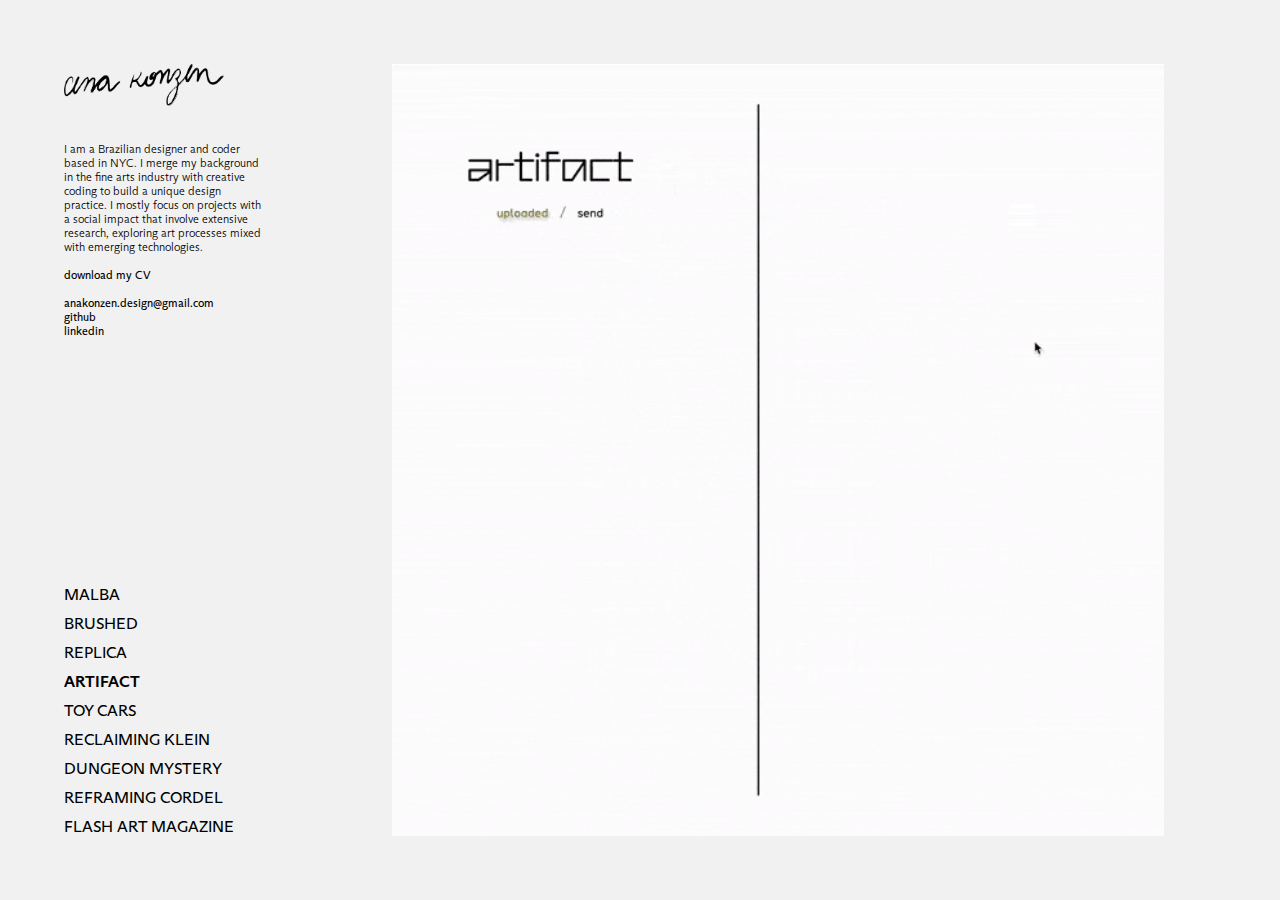
==== commit 5bc145c2: "update bio" ====
--- a/index.html
+++ b/index.html
@@ -24,9 +24,9 @@
                     I am a Brazilian designer and coder based in NYC. I merge my background in the fine arts industry
                     with
                     creative
-                    coding to build a unique design practice that is adaptable and refined, focusing on brand identity
-                    and
-                    interaction design.
+                    coding to build a unique design practice. I mostly focus on projects with a social impact that
+                    involve extensive research,
+                    exploring art processes mixed with emerging technologies.
                     <br>
                     <br>
                     <a href="AnaKonzen_CV_2024_short.pdf" download="AnaKonzen_CV_2024">download my CV</a>
--- a/css/defs.css
+++ b/css/defs.css
@@ -34,63 +34,3 @@
   src: url("/fonts/ABCArizonaFlare-Medium-Trial.otf");
   font-weight: bold;
 }
-
-/* mobile first */
-:root {
-  --margin: 5em;
-  --img-width: 90vw;
-  --img-height: 90vw;
-  --img-bottom: auto;
-  --img-top: calc(var(--margin) + 60px);
-  --img-left: 50vw;
-  --bio-width: 90vw;
-  --bio-top: calc(var(--img-top) + var(--img-height) + var(--margin));
-  --bio-left: var(--margin);
-  --credit-bottom: var(--margin);
-  --credit-left: var(--margin);
-  --header-top: 20px;
-  --header-left: var(--margin);
-  --list-width: 30vw;
-  --list-left: auto;
-  --list-top: var(--margin);
-  --list-right: var(--margin);
-  --list-bottom: auto;
-  --message-top: var(--margin);
-}
-
-@media only screen and (min-width: 700px) {
-  :root {
-    --img-width: 70vw;
-    --img-height: 70vw;
-    --img-bottom: 50vh;
-    --img-top: suto;
-    --img-left: 50vw;
-    --bio-width: 20vw;
-    --bio-top: calc(var(--img-bottom) - var(--img-height) / 2 + 100px);
-    --bio-left: var(--margin);
-    --credit-left: calc(var(--img-left) + var(--img-width) / 2 + var(--margin));
-    --credit-bottom: calc(var(--img-bottom) - var(--img-height) / 2);
-    --header-top: calc(var(--img-bottom) - var(--img-height) / 2);
-    --header-left: var(--margin);
-    --list-width: var(--bio-width);
-    --list-left: var(--margin);
-    --list-bottom: calc(var(--img-bottom) - var(--img-height) / 2);
-    --list-right: auto;
-    --list-top: auto;
-  }
-}
-
-@media screen and (orientation: landscape) {
-  :root {
-    --img-width: 80vh;
-    --img-height: 80vh;
-  }
-}
-
-@media only screen and (max-width: 1200px) and (min-width: 700px) {
-  :root {
-    --margin: 2vw;
-    --img-width: 50vw;
-    --img-height: 90vh;
-  }
-}
--- a/css/main.css
+++ b/css/main.css
@@ -44,6 +44,7 @@
 
 #bio {
   hyphens: auto;
+  font-size: 0.8em;
 }
 
 #project-list {
@@ -52,7 +53,7 @@
 
 p {
   font-family: arizona sans;
-  font-size: 0.8em;
+  font-size: 0.9em;
   font-weight: 200;
   text-align: left;
   margin: 0;
--- a/css/main-desktop.css
+++ b/css/main-desktop.css
@@ -17,6 +17,7 @@
     display: flex;
     flex-direction: column;
     justify-content: flex-end;
+    margin-top: 2em;
   }
 
   .project-item {
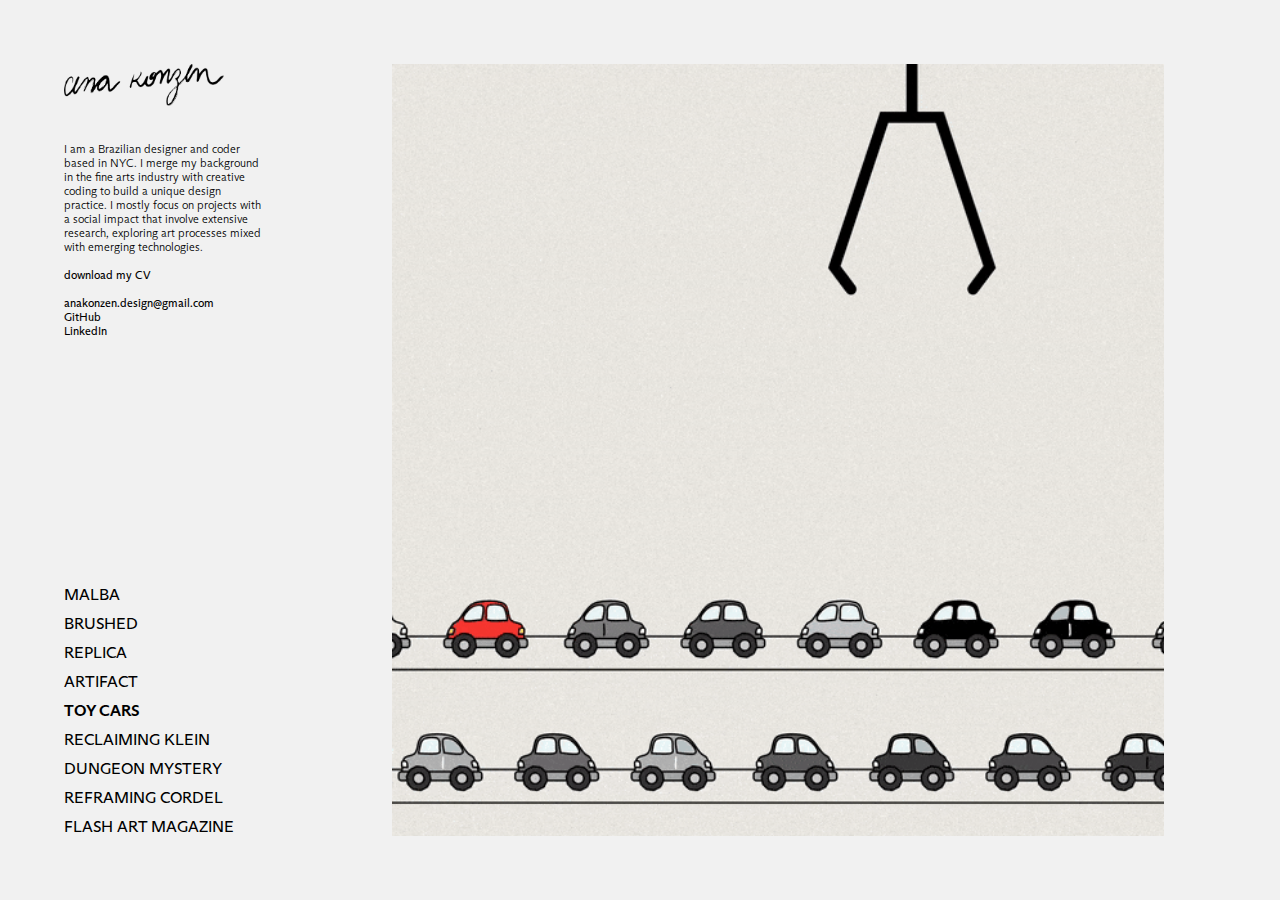
==== commit 77447dac: "update" ====
--- a/index.html
+++ b/index.html
@@ -34,9 +34,9 @@
                     <br>
                     <a href="mailto:anakonzen.design@gmail.com">anakonzen.design@gmail.com</a>
                     <br>
-                    <a target="_blank" href="https://github.com/ana-konzen">github</a>
+                    <a target="_blank" href="https://github.com/ana-konzen">GitHub</a>
                     <br>
-                    <a target="_blank" href="https://www.linkedin.com/in/ana-konzen-oliveira-147164194/">linkedin</a>
+                    <a target="_blank" href="https://www.linkedin.com/in/ana-konzen-oliveira-147164194/">LinkedIn</a>
                 </p>
             </div>
             <div id="project-list"></div>
